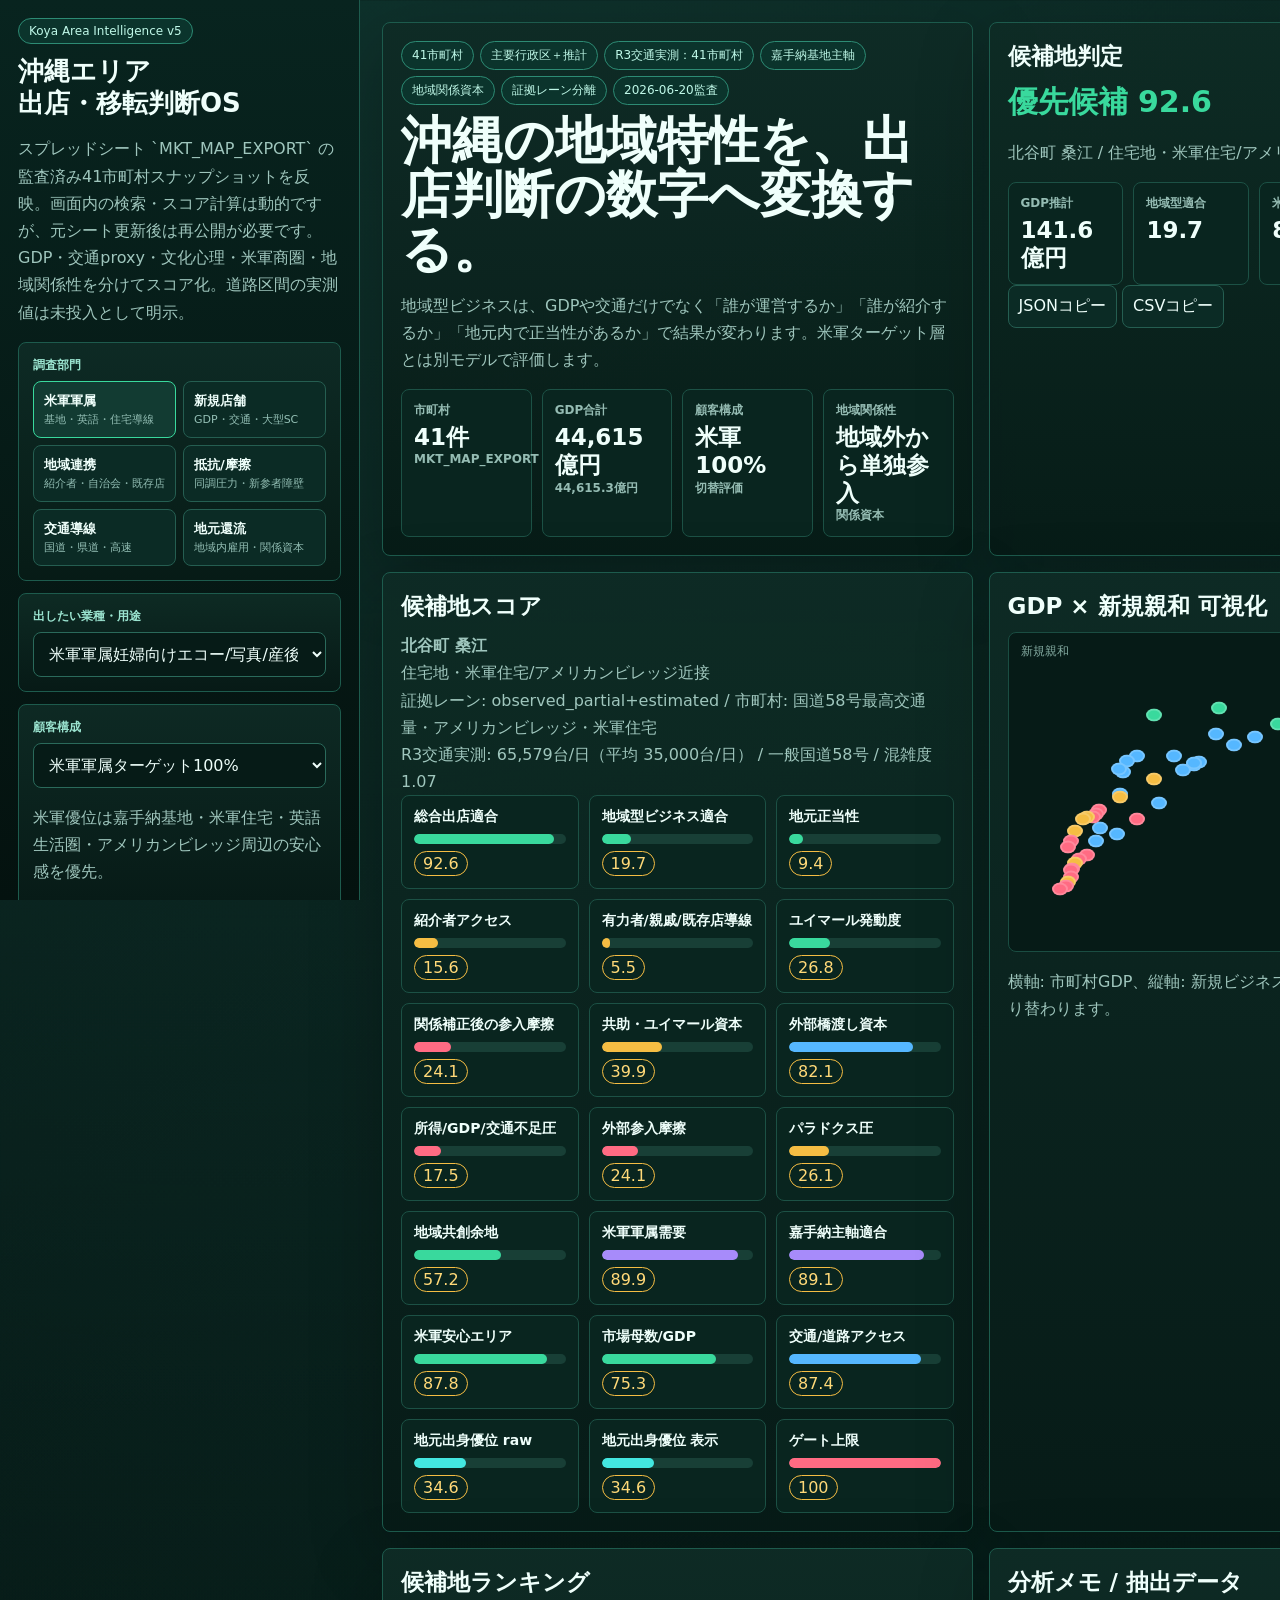
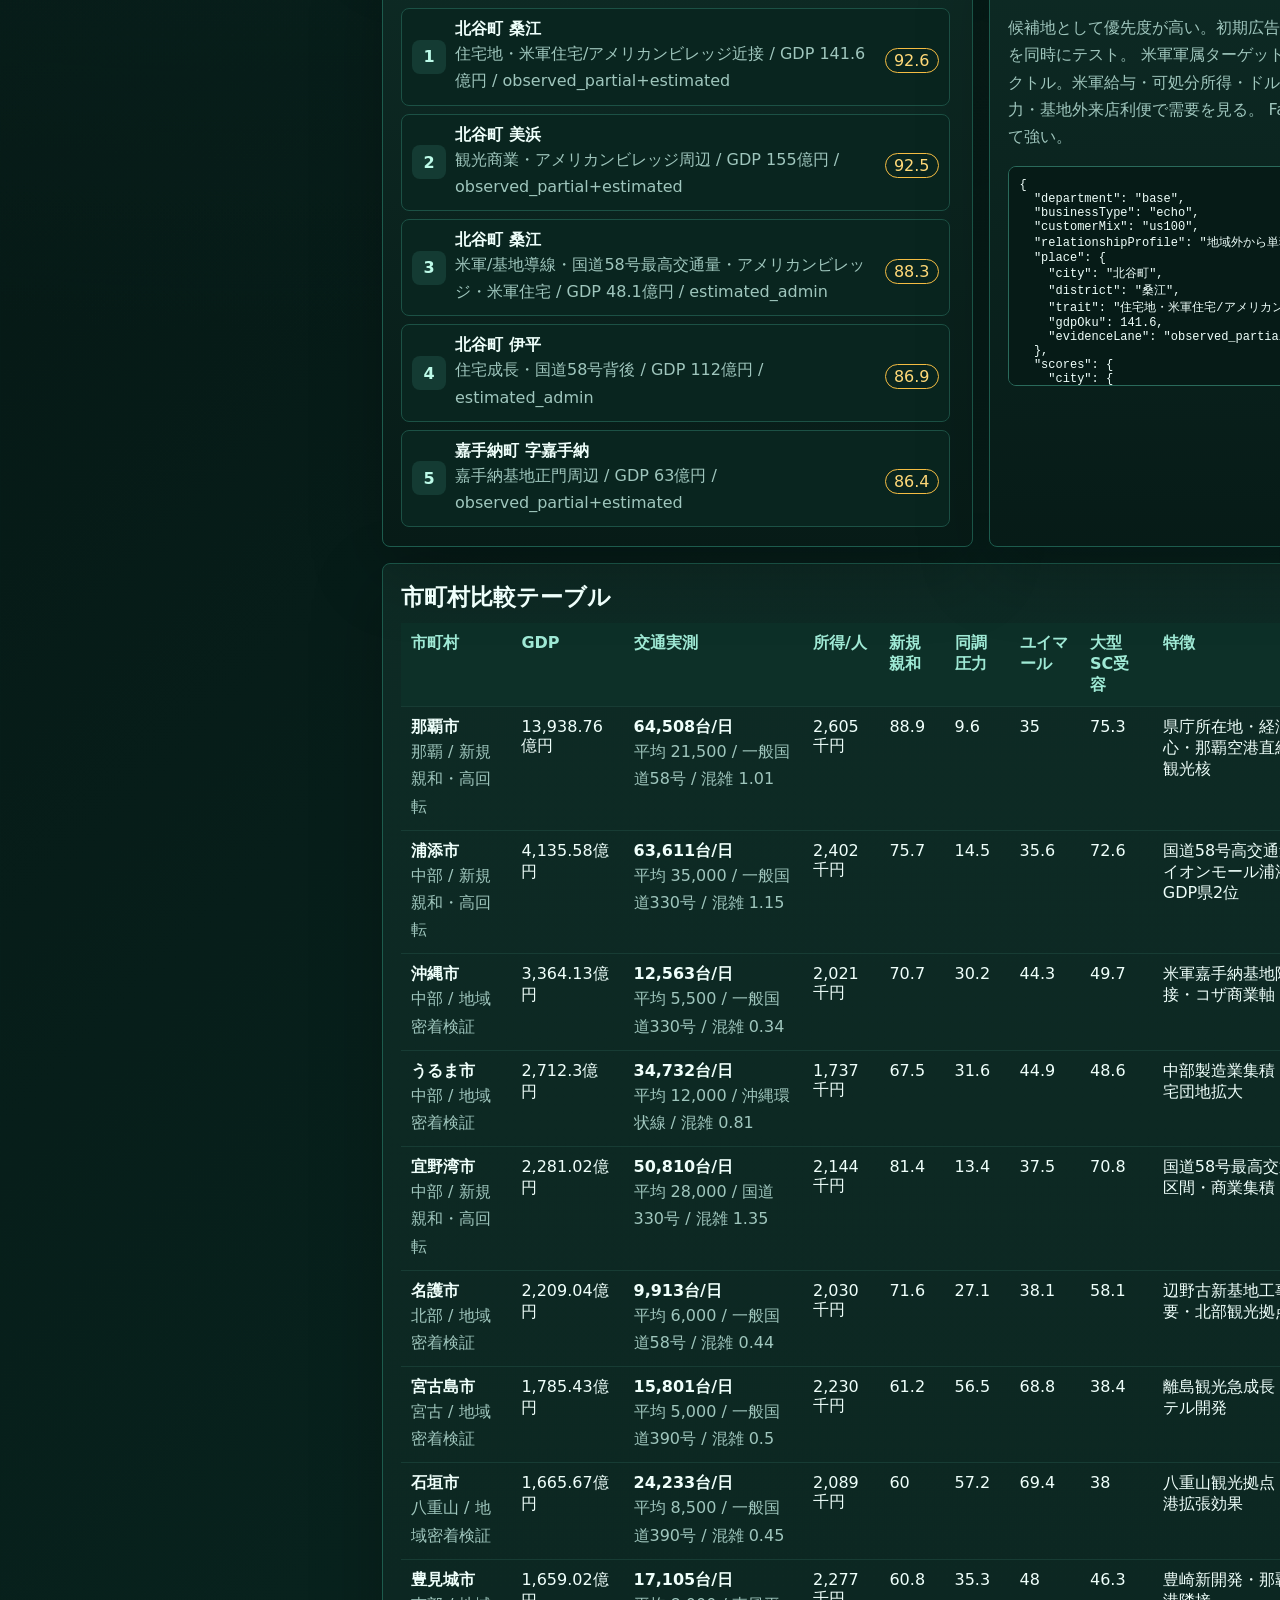
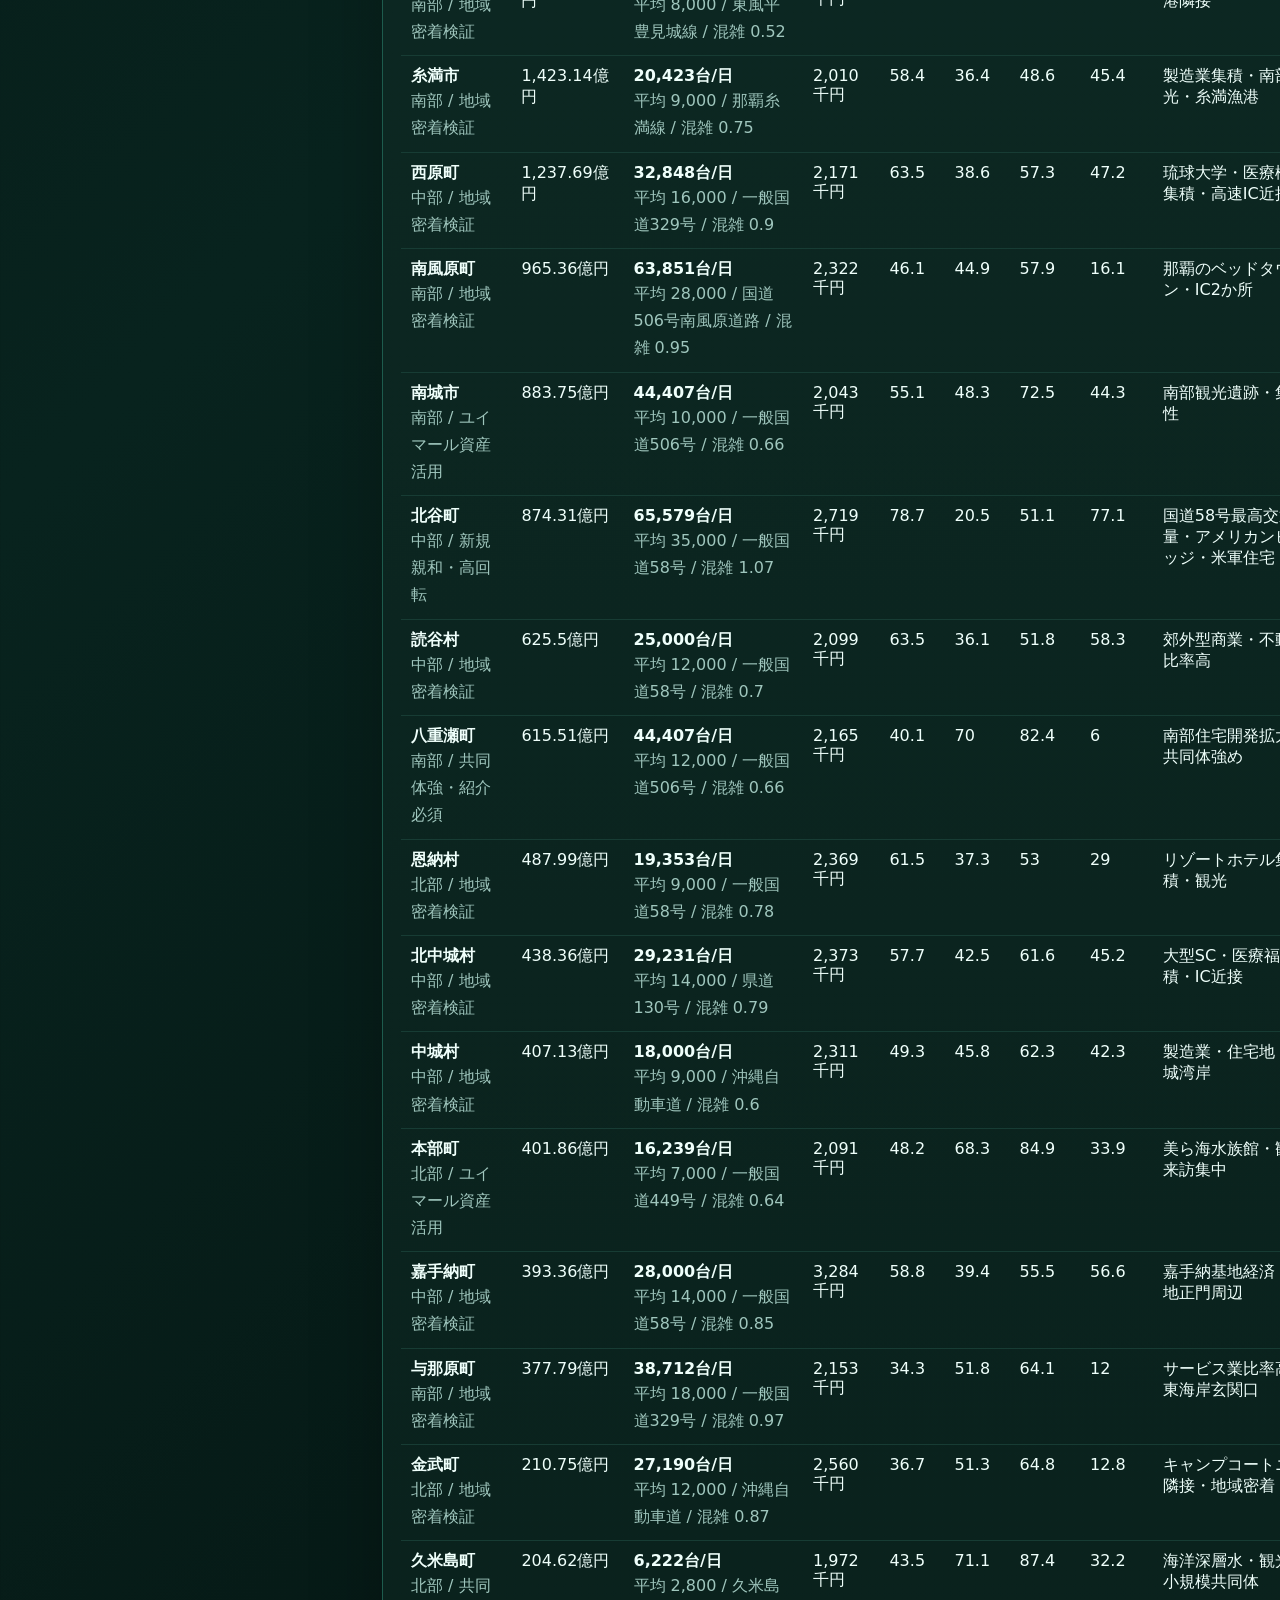
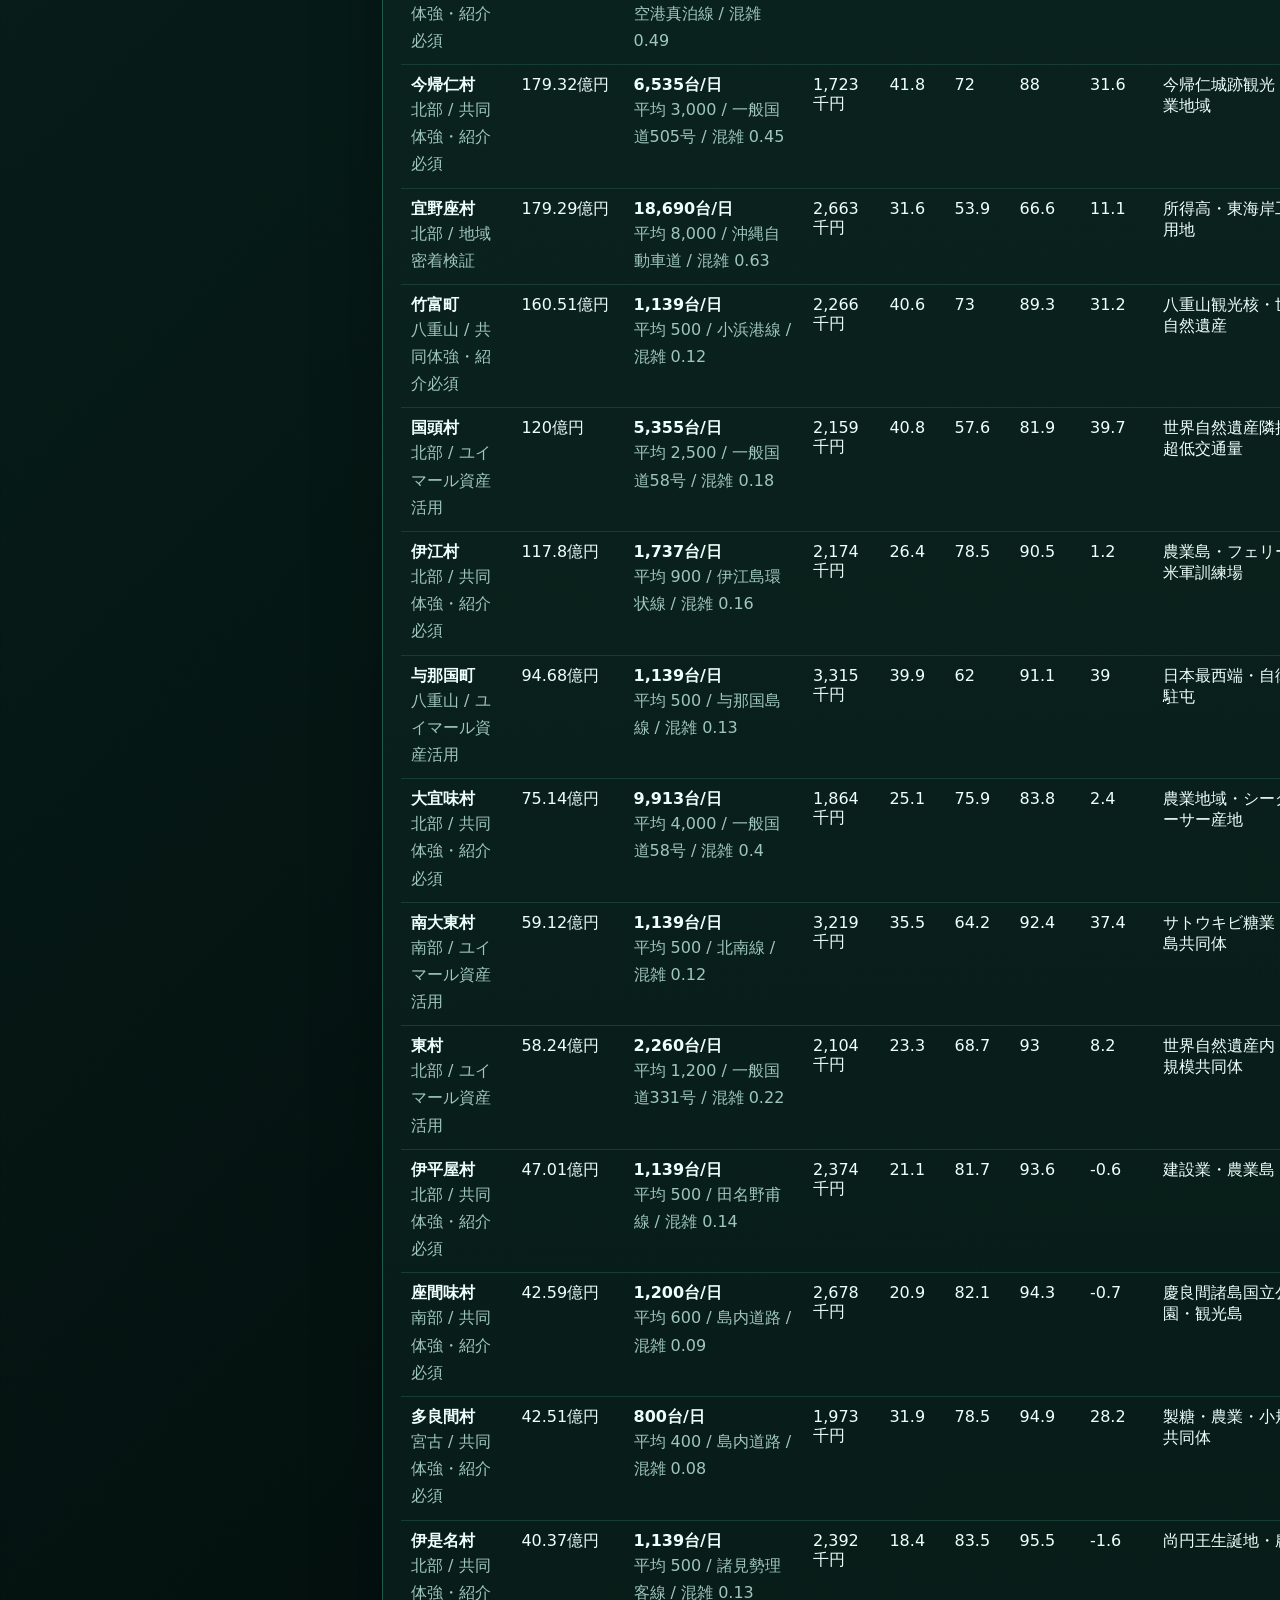
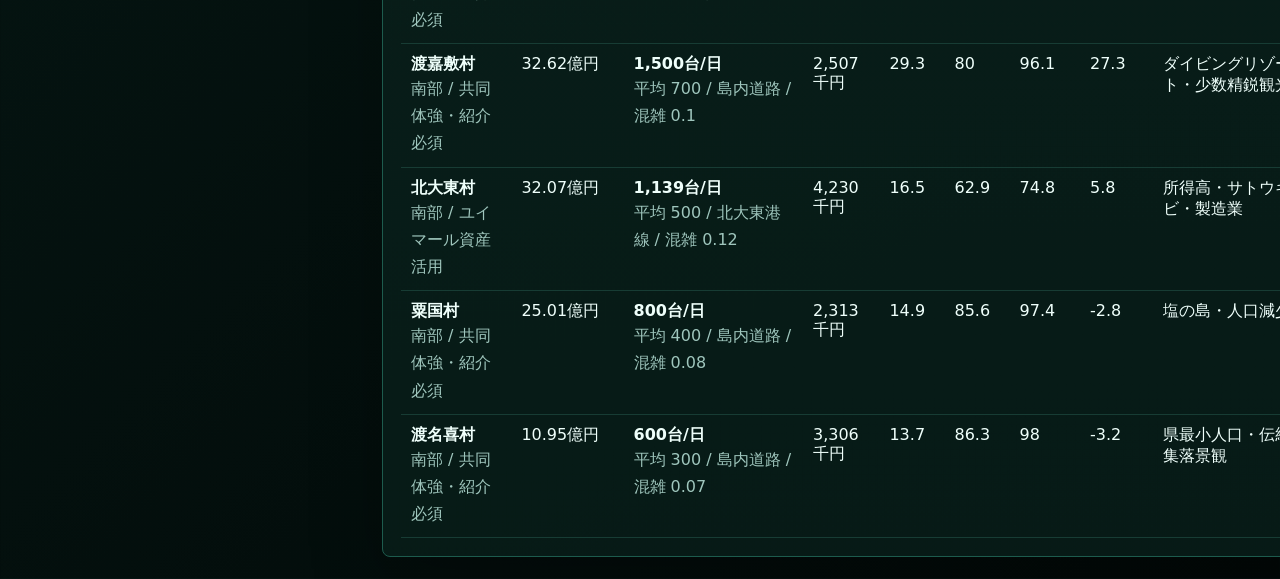
==== index.html @ 9fea948a "Repair Okinawa dashboard region labels" ====
<!doctype html>
<html lang="ja"><head><meta charset="utf-8"><meta name="viewport" content="width=device-width,initial-scale=1"><title>沖縄エリアマーケティング調査分析ダッシュボード</title><style>
:root{--bg:#06120f;--side:#071b17;--panel:#0b231e;--line:#1d5b4d;--txt:#effffb;--muted:#9fc6bd;--g:#39d99d;--b:#55b7ff;--y:#f5bd43;--r:#ff6b83;--v:#a78bfa;--c:#43e7e0}*{box-sizing:border-box}body{margin:0;background:radial-gradient(circle at 20% -10%,#123c35,transparent 34%),linear-gradient(135deg,#04100e,#08231e 45%,#020807);color:var(--txt);font-family:"Yu Gothic UI",Meiryo,system-ui,sans-serif}button,input,select,textarea{font:inherit}.app{display:grid;grid-template-columns:360px 1fr;min-height:100vh}.side{position:sticky;top:0;height:100vh;overflow:auto;padding:18px;background:linear-gradient(180deg,#08241f,#04120f);border-right:1px solid var(--line)}.main{padding:22px}.box,.panel{border:1px solid var(--line);background:linear-gradient(180deg,rgba(14,43,37,.96),rgba(7,27,23,.96));border-radius:8px;padding:14px;margin-top:12px}.panel{padding:18px;margin-top:0;box-shadow:0 24px 70px rgba(0,0,0,.25)}h1{font-size:26px;line-height:1.22;margin:12px 0 8px}.eyebrow,.tag{display:inline-flex;color:#bff8e8;border:1px solid #2d8b74;background:#0b342c;border-radius:999px;padding:5px 10px;font-size:12px}.muted,.small,p{color:var(--muted);line-height:1.7}.label{font-size:12px;color:#9be4d0;font-weight:800;margin:0 0 7px}select,input,textarea{width:100%;border:1px solid #2a6a5b;background:#061b17;color:var(--txt);border-radius:8px;padding:11px;outline:0}.dept-grid{display:grid;grid-template-columns:1fr 1fr;gap:7px}.dept,.chipbtn,.primary{border:1px solid #255e51;background:#0b2b25;color:var(--txt);border-radius:8px;padding:10px;text-align:left;cursor:pointer}.dept:hover,.dept.active,.chipbtn:hover,.primary:hover{border-color:var(--g);background:#123b32}.dept b{display:block;font-size:13px}.dept span{display:block;color:#93beb4;font-size:11px;margin-top:2px}.hero,.layout{display:grid;grid-template-columns:minmax(0,1fr) minmax(360px,.9fr);gap:16px;margin-bottom:16px}.title{font-size:clamp(30px,4vw,52px);line-height:1.06;margin:8px 0 12px}.tags{display:flex;gap:6px;flex-wrap:wrap}.kpis{display:grid;grid-template-columns:repeat(4,minmax(0,1fr));gap:10px;margin-top:14px}.kpi,.scorecard{border:1px solid #1c5145;background:#09251f;border-radius:8px;padding:12px;min-height:86px}.kpi span{display:block;color:#95bcb3;font-size:12px;font-weight:800}.kpi b{display:block;font-size:23px;margin-top:5px;line-height:1.2}.section-title{font-size:23px;margin:0 0 10px}.scoregrid{display:grid;grid-template-columns:repeat(3,minmax(0,1fr));gap:10px}.scorecard h3{font-size:14px;margin:0 0 8px}.bar{height:10px;background:#183f36;border-radius:999px;overflow:hidden}.bar i{display:block;height:100%;border-radius:999px}.num{display:inline-flex;margin-top:7px;border:1px solid var(--y);color:#ffd978;border-radius:999px;padding:2px 8px;font-variant-numeric:tabular-nums}.decision{font-size:30px;font-weight:900;margin:8px 0}.good{color:var(--g)}.mid{color:var(--y)}.bad{color:var(--r)}.ranklist,.suggestions{display:grid;gap:8px;max-height:520px;overflow:auto;padding-right:4px}.rankitem{display:grid;grid-template-columns:auto 1fr auto;gap:9px;align-items:center;border:1px solid #1c5145;background:#09251f;border-radius:8px;padding:10px;cursor:pointer}.rankitem:hover{border-color:var(--g);background:#123b32}.badge{width:34px;height:34px;border-radius:8px;display:grid;place-items:center;background:#143b33;color:#bdfbe9;font-weight:900}.viz{height:320px;position:relative;border:1px solid #1a4d42;border-radius:8px;background:#061b17;overflow:hidden}.dot{position:absolute;width:13px;height:13px;border-radius:50%;transform:translate(-50%,50%);border:2px solid rgba(255,255,255,.2);cursor:pointer}.axis{position:absolute;color:#83aaa0;font-size:12px}.extract{min-height:220px;font-family:Consolas,monospace;font-size:12px}.tablewrap{overflow:auto}table{width:100%;min-width:1100px;border-collapse:collapse}th,td{padding:10px;border-bottom:1px solid #173c34;text-align:left;vertical-align:top}th{color:#9fe9d5;background:#0d3028}@media(max-width:1050px){.app,.hero,.layout{grid-template-columns:1fr}.side{position:relative;height:auto}.kpis,.scoregrid{grid-template-columns:1fr 1fr}}@media(max-width:680px){.main{padding:14px}.kpis,.scoregrid{grid-template-columns:1fr}}
</style></head><body><div class="app"><aside class="side"><span class="eyebrow">Koya Area Intelligence v5</span><h1>沖縄エリア<br>出店・移転判断OS</h1><p>スプレッドシート `MKT_MAP_EXPORT` の監査済み41市町村スナップショットを反映。画面内の検索・スコア計算は動的ですが、元シート更新後は再公開が必要です。GDP・交通proxy・文化心理・米軍商圏・地域関係性を分けてスコア化。道路区間の実測値は未投入として明示。</p><div class="box"><div class="label">調査部門</div><div class="dept-grid" id="deptGrid"></div></div><div class="box"><div class="label">出したい業種・用途</div><select id="businessType"><option value="echo">米軍軍属妊婦向けエコー/写真/産後ケア</option><option value="retail">新店舗・小売/サービス</option><option value="office">事務所移転・営業拠点</option><option value="local">地域型：既存/地元住民ビジネス</option><option value="tourism">観光/体験型店舗</option></select></div><div class="box"><div class="label">顧客構成</div><select id="customerMix"><option value="us100">米軍軍属ターゲット100%</option><option value="us60local40">米軍軍属60%・県民40%</option><option value="local100">県民/地域顧客100%</option></select><p class="small">米軍優位は嘉手納基地・米軍住宅・英語生活圏・アメリカンビレッジ周辺の安心感を優先。</p></div><div class="box"><div class="label">地域関係性</div><select id="relationshipProfile"><option value="outsider">地域外から単独参入</option><option value="friendlyResident">友好的に長期居住・地域参加</option><option value="localResident">地元民/地域出身者が運営</option><option value="localFamily">地元有力者・親戚・子供の関係あり</option><option value="trustedIntroducer">自治会/模合/紹介者の後押しあり</option><option value="existingPartner">既存地元事業者と共同/暖簾分け</option></select></div><div class="box"><div class="label">市町村フィルター</div><select id="regionFilter"><option value="">全地域</option></select></div><div class="box"><div class="label">候補地入力</div><input id="searchBox" placeholder="例：北谷町桑江 / 美浜 / 伊平 / 名護市字辺野古"><p class="small">行政区未登録でも市町村GDP・交通・基地/観光/住宅キーワードから推計。</p></div><div class="box"><div class="label">検索結果</div><div class="suggestions" id="suggestions"></div></div></aside><main class="main"><section class="hero"><div class="panel"><div class="tags"><span class="tag">41市町村</span><span class="tag">主要行政区＋推計</span><span class="tag">R3交通実測：41市町村</span><span class="tag">嘉手納基地主軸</span><span class="tag">地域関係資本</span><span class="tag">証拠レーン分離</span><span class="tag">2026-06-20監査</span></div><h2 class="title">沖縄の地域特性を、出店判断の数字へ変換する。</h2><p class="muted">地域型ビジネスは、GDPや交通だけでなく「誰が運営するか」「誰が紹介するか」「地元内で正当性があるか」で結果が変わります。米軍ターゲット層とは別モデルで評価します。</p><div class="kpis" id="summaryKpis"></div></div><div class="panel"><h2 class="section-title">候補地判定</h2><div id="decisionBox"></div><button class="primary" id="copyJson">JSONコピー</button> <button class="primary" id="copyCsv">CSVコピー</button></div></section><section class="layout"><div class="panel"><h2 class="section-title">候補地スコア</h2><div id="placeMeta" class="muted"></div><div class="scoregrid" id="scoreGrid"></div></div><div class="panel"><h2 class="section-title">GDP × 新規親和 可視化</h2><div class="viz" id="viz"></div><p class="small">横軸: 市町村GDP、縦軸: 新規ビジネス親和。点を押すと候補地が切り替わります。</p></div></section><section class="layout"><div class="panel"><h2 class="section-title">候補地ランキング</h2><div class="ranklist" id="rankList"></div></div><div class="panel"><h2 class="section-title">分析メモ / 抽出データ</h2><p id="analysisMemo" class="muted"></p><textarea id="extractBox" class="extract" spellcheck="false"></textarea></div></section><section class="panel tablewrap"><h2 class="section-title">市町村比較テーブル</h2><table><thead><tr><th>市町村</th><th>GDP</th><th>交通実測</th><th>所得/人</th><th>新規親和</th><th>同調圧力</th><th>ユイマール</th><th>大型SC受容</th><th>特徴</th><th>戦略</th></tr></thead><tbody id="cityRows"></tbody></table></section></main></div><script>
const departments=[['base','米軍軍属','基地・英語・住宅導線'],['newbiz','新規店舗','GDP・交通・大型SC'],['local','地域連携','紹介者・自治会・既存店'],['risk','抵抗/摩擦','同調圧力・新参者障壁'],['road','交通導線','国道・県道・高速'],['return','地元還流','地域内雇用・関係資本']];
const raw=[['那覇','那覇市',314009,13938.76,2605,50000,11400,86.8,88.9,35,9.6,61,22.3,0,22.3,75.3,15.8,'県庁所在地・経済中心・那覇空港直結・観光核','新規親和・高回転'],['中部','浦添市',115897,4135.58,2402,55000,0,82.4,75.7,35.6,14.5,42.9,25.1,0,25.1,72.6,18.7,'国道58号高交通量・イオンモール浦添・GDP県2位','新規親和・高回転'],['中部','沖縄市',142408,3364.13,2021,0,37592,72.7,70.7,44.3,30.2,60.6,37.3,5.5,37.3,49.7,29.9,'米軍嘉手納基地隣接・コザ商業軸','地域密着検証'],['中部','うるま市',126152,2712.3,1737,0,28895,66.1,67.5,44.9,31.6,52.1,38.3,8,38.3,48.6,30.9,'中部製造業集積・住宅団地拡大','地域密着検証'],['中部','宜野湾市',100177,2281.02,2144,45000,0,78.6,81.4,37.5,13.4,60.2,25.5,0,25.5,70.8,18.6,'国道58号最高交通量区間・商業集積','新規親和・高回転'],['北部','名護市',64166,2209.04,2030,21000,15012,69,71.6,38.1,27.1,50,32.6,2,32.6,58.1,26.3,'辺野古新基地工事需要・北部観光拠点','地域密着検証'],['宮古','宮古島市',52903,1785.43,2230,0,0,55.7,61.2,68.8,56.5,61.3,62.7,35.1,62.7,38.4,51.7,'離島観光急成長・ホテル開発','地域密着検証'],['八重山','石垣市',47618,1665.67,2089,0,0,54.5,60,69.4,57.2,61.2,63.3,36.2,63.3,38,52.3,'八重山観光拠点・空港拡張効果','地域密着検証'],['南部','豊見城市',64998,1659.02,2277,0,0,59.4,60.8,48,35.3,51.8,41.7,14,41.7,46.3,33.8,'豊崎新開発・那覇空港隣接','地域密着検証'],['南部','糸満市',61438,1423.14,2010,0,0,55,58.4,48.6,36.4,51.5,42.5,16,42.5,45.4,34.6,'製造業集積・南部観光・糸満漁港','地域密着検証'],['中部','西原町',35280,1237.69,2171,0,48027,72.2,63.5,57.3,38.6,64.7,48,16.4,48,47.2,46.4,'琉球大学・医療機関集積・高速IC近接','地域密着検証'],['南部','南風原町',40675,965.36,2322,0,11400,59.1,46.1,57.9,44.9,37.6,51.4,28.8,63.4,16.1,50.1,'那覇のベッドタウン・IC2か所','地域密着検証'],['南部','南城市',44994,883.75,2043,0,0,53,55.1,72.5,48.3,61.4,60.4,29,60.4,44.3,48.3,'南部観光遺跡・集落性','ユイマール資産活用'],['中部','北谷町',28322,874.31,2719,63851,0,81.1,78.7,51.1,20.5,65.7,35.8,0,35.8,77.1,34.6,'国道58号最高交通量・アメリカンビレッジ・米軍住宅','新規親和・高回転'],['中部','読谷村',41524,625.5,2099,28676,0,63.2,63.5,51.8,36.1,54.2,44,13.9,44,58.3,43.4,'郊外型商業・不動産比率高','地域密着検証'],['南部','八重瀬町',31686,615.51,2165,0,0,52.2,40.1,82.4,70,47.1,76.2,56,88.2,6,71.2,'南部住宅開発拡大・共同体強め','共同体強・紹介必須'],['北部','恩納村',11213,487.99,2369,19353,0,68.6,61.5,53,37.3,54.2,45.2,15.8,45.2,29,44.4,'リゾートホテル集積・観光','地域密着検証'],['中部','北中城村',18143,438.36,2373,0,54529,73.1,57.7,61.6,42.5,65.1,52.1,22.3,52.1,45.2,49.9,'大型SC・医療福祉集積・IC近接','地域密着検証'],['中部','中城村',22563,407.13,2311,0,0,51.7,49.3,62.3,45.8,55.4,54.1,28.5,66.1,42.3,51.9,'製造業・住宅地・中城湾岸','地域密着検証'],['北部','本部町',12368,401.86,2091,0,0,51,48.2,84.9,68.3,65.3,76.6,51.4,88.6,33.9,71,'美ら海水族館・観光来訪集中','ユイマール資産活用'],['中部','嘉手納町',13292,393.36,3284,28676,0,64.8,58.8,55.5,39.4,54.7,47.5,18.8,47.5,56.6,46.3,'嘉手納基地経済・基地正門周辺','地域密着検証'],['南部','与那原町',19644,377.79,2153,0,0,50.4,34.3,64.1,51.8,37.4,58,39.8,70,12,55.7,'サービス業比率高・東海岸玄関口','地域密着検証'],['北部','金武町',10788,210.75,2560,0,24381,59.8,36.7,64.8,51.3,38.3,58.1,38.5,70.1,12.8,55.7,'キャンプコートニー隣接・地域密着','地域密着検証'],['北部','久米島町',6917,204.62,1972,0,0,47.4,43.5,87.4,71.1,65.2,79.3,55.9,91.3,32.2,73.3,'海洋深層水・観光・小規模共同体','共同体強・紹介必須'],['北部','今帰仁村',8943,179.32,1723,0,0,45.1,41.8,88,72,65.1,80,57.4,92,31.6,74,'今帰仁城跡観光・農業地域','共同体強・紹介必須'],['北部','宜野座村',5935,179.29,2663,0,8574,52.8,31.6,66.6,53.9,37.9,60.3,42.8,72.3,11.1,57.6,'所得高・東海岸工業用地','地域密着検証'],['八重山','竹富町',3947,160.51,2266,0,0,46.7,40.6,89.3,73,65.3,81.2,58.8,93.2,31.2,74.9,'八重山観光核・世界自然遺産','共同体強・紹介必須'],['北部','国頭村',4409,120,2159,1183,0,49,40.8,81.9,57.6,62.1,69.8,43.3,81.8,39.7,64.3,'世界自然遺産隣接・超低交通量','ユイマール資産活用'],['北部','伊江村',4018,117.8,2174,0,0,45.5,26.4,90.5,78.5,47.3,84.5,69.3,96.5,1.2,78.3,'農業島・フェリー・米軍訓練場','共同体強・紹介必須'],['八重山','与那国町',1689,94.68,3315,0,0,52.1,39.9,91.1,62,66,76.6,48,88.6,39,69.4,'日本最西端・自衛隊駐屯','ユイマール資産活用'],['北部','大宜味村',3073,75.14,1864,4184,0,43.9,25.1,83.8,75.9,44,79.9,67.1,91.9,2.4,74.9,'農業地域・シークワーサー産地','共同体強・紹介必須'],['南部','南大東村',1243,59.12,3219,0,0,44.7,35.5,92.4,64.2,65.5,78.3,51.8,90.3,37.4,71,'サトウキビ糖業・離島共同体','ユイマール資産活用'],['北部','東村',1616,58.24,2104,0,0,46.6,23.3,93,68.7,47.7,80.9,60.5,92.9,8.2,73.7,'世界自然遺産内・小規模共同体','ユイマール資産活用'],['北部','伊平屋村',1122,47.01,2374,0,0,42.7,21.1,93.6,81.7,47.4,87.7,74.3,99.7,-0.6,81,'建設業・農業島','共同体強・紹介必須'],['南部','座間味村',884,42.59,2678,0,0,44.7,20.9,94.3,82.1,47.7,88.2,74.8,100,-0.7,81.4,'慶良間諸島国立公園・観光島','共同体強・紹介必須'],['宮古','多良間村',1064,42.51,1973,0,0,44.3,31.9,94.9,78.5,65.7,86.7,67.3,98.7,28.2,79.6,'製糖・農業・小規模共同体','共同体強・紹介必須'],['北部','伊是名村',1276,40.37,2392,0,0,42.7,18.4,95.5,83.5,47.6,89.5,77.1,100,-1.6,82.6,'尚円王生誕地・農業','共同体強・紹介必須'],['南部','渡嘉敷村',691,32.62,2507,0,0,41.9,29.3,96.1,80,65.6,88.1,69.7,100,27.3,80.8,'ダイビングリゾート・少数精鋭観光島','共同体強・紹介必須'],['南部','北大東村',569,32.07,4230,0,0,42.1,16.5,74.8,62.9,37.8,68.9,57.1,80.9,5.8,65,'所得高・サトウキビ・製造業','ユイマール資産活用'],['南部','粟国村',656,25.01,2313,0,0,40.2,14.9,97.4,85.6,47.6,91.5,80.4,100,-2.8,84.3,'塩の島・人口減少','共同体強・紹介必須'],['南部','渡名喜村',324,10.95,3306,0,0,39,13.7,98,86.3,47.5,92.2,81.5,100,-3.2,84.9,'県最小人口・伝統的集落景観','共同体強・紹介必須']];
const TRAFFIC_R3={"那覇市":{"max24h":64508,"avg24h":21500,"route":"一般国道58号","place":"那覇市天久","congestion":1.01,"source":"国土交通省 令和3年度全国道路・街路交通情勢調査","surveyYear":"R3(2021)","evidence":"observed_partial"},"宜野湾市":{"max24h":50810,"avg24h":28000,"route":"国道330号","place":"宜野湾市大山","congestion":1.35,"source":"国土交通省 令和3年度全国道路・街路交通情勢調査","surveyYear":"R3(2021)","evidence":"observed_partial"},"石垣市":{"max24h":24233,"avg24h":8500,"route":"一般国道390号","place":"石垣市市街","congestion":0.45,"source":"国土交通省 令和3年度全国道路・街路交通情勢調査","surveyYear":"R3(2021)","evidence":"observed_partial"},"浦添市":{"max24h":63611,"avg24h":35000,"route":"一般国道330号","place":"浦添市沢岻","congestion":1.15,"source":"国土交通省 令和3年度全国道路・街路交通情勢調査","surveyYear":"R3(2021)","evidence":"observed_partial"},"名護市":{"max24h":9913,"avg24h":6000,"route":"一般国道58号","place":"名護市稲嶺","congestion":0.44,"source":"国土交通省 令和3年度全国道路・街路交通情勢調査","surveyYear":"R3(2021)","evidence":"observed_partial"},"糸満市":{"max24h":20423,"avg24h":9000,"route":"那覇糸満線","place":"糸満市武富","congestion":0.75,"source":"国土交通省 令和3年度全国道路・街路交通情勢調査","surveyYear":"R3(2021)","evidence":"observed_partial"},"沖縄市":{"max24h":12563,"avg24h":5500,"route":"一般国道330号","place":"沖縄市知花","congestion":0.34,"source":"国土交通省 令和3年度全国道路・街路交通情勢調査","surveyYear":"R3(2021)","evidence":"observed_partial"},"豊見城市":{"max24h":17105,"avg24h":8000,"route":"東風平豊見城線","place":"豊見城市豊崎","congestion":0.52,"source":"国土交通省 令和3年度全国道路・街路交通情勢調査","surveyYear":"R3(2021)","evidence":"observed_partial"},"うるま市":{"max24h":34732,"avg24h":12000,"route":"沖縄環状線","place":"うるま市江洲","congestion":0.81,"source":"国土交通省 令和3年度全国道路・街路交通情勢調査","surveyYear":"R3(2021)","evidence":"observed_partial"},"宮古島市":{"max24h":15801,"avg24h":5000,"route":"一般国道390号","place":"宮古島市平良","congestion":0.5,"source":"国土交通省 令和3年度全国道路・街路交通情勢調査","surveyYear":"R3(2021)","evidence":"observed_partial"},"南城市":{"max24h":44407,"avg24h":10000,"route":"一般国道506号","place":"南城市","congestion":0.66,"source":"国土交通省 令和3年度全国道路・街路交通情勢調査","surveyYear":"R3(2021)","evidence":"observed_partial"},"国頭村":{"max24h":5355,"avg24h":2500,"route":"一般国道58号","place":"国頭村半地","congestion":0.18,"source":"国土交通省 令和3年度全国道路・街路交通情勢調査","surveyYear":"R3(2021)","evidence":"observed_partial"},"大宜味村":{"max24h":9913,"avg24h":4000,"route":"一般国道58号","place":"名護市稲嶺","congestion":0.4,"source":"国土交通省 令和3年度全国道路・街路交通情勢調査","surveyYear":"R3(2021)","evidence":"observed_partial"},"東村":{"max24h":2260,"avg24h":1200,"route":"一般国道331号","place":"大宜味村田港","congestion":0.22,"source":"国土交通省 令和3年度全国道路・街路交通情勢調査","surveyYear":"R3(2021)","evidence":"observed_partial"},"今帰仁村":{"max24h":6535,"avg24h":3000,"route":"一般国道505号","place":"今帰仁村","congestion":0.45,"source":"国土交通省 令和3年度全国道路・街路交通情勢調査","surveyYear":"R3(2021)","evidence":"observed_partial"},"本部町":{"max24h":16239,"avg24h":7000,"route":"一般国道449号","place":"本部町","congestion":0.64,"source":"国土交通省 令和3年度全国道路・街路交通情勢調査","surveyYear":"R3(2021)","evidence":"observed_partial"},"恩納村":{"max24h":19353,"avg24h":9000,"route":"一般国道58号","place":"恩納村山田","congestion":0.78,"source":"国土交通省 令和3年度全国道路・街路交通情勢調査","surveyYear":"R3(2021)","evidence":"observed_partial"},"宜野座村":{"max24h":18690,"avg24h":8000,"route":"沖縄自動車道","place":"金武宜野座間","congestion":0.63,"source":"国土交通省 令和3年度全国道路・街路交通情勢調査","surveyYear":"R3(2021)","evidence":"observed_partial"},"金武町":{"max24h":27190,"avg24h":12000,"route":"沖縄自動車道","place":"石川屋嘉間","congestion":0.87,"source":"国土交通省 令和3年度全国道路・街路交通情勢調査","surveyYear":"R3(2021)","evidence":"observed_partial"},"伊江村":{"max24h":1737,"avg24h":900,"route":"伊江島環状線","place":"伊江村","congestion":0.16,"source":"国土交通省 令和3年度全国道路・街路交通情勢調査","surveyYear":"R3(2021)","evidence":"observed_partial"},"読谷村":{"max24h":25000,"avg24h":12000,"route":"一般国道58号","place":"読谷村比謝","congestion":0.7,"source":"国土交通省 令和3年度全国道路・街路交通情勢調査","surveyYear":"R3(2021)","evidence":"observed_partial"},"嘉手納町":{"max24h":28000,"avg24h":14000,"route":"一般国道58号","place":"嘉手納町","congestion":0.85,"source":"国土交通省 令和3年度全国道路・街路交通情勢調査","surveyYear":"R3(2021)","evidence":"observed_partial"},"北谷町":{"max24h":65579,"avg24h":35000,"route":"一般国道58号","place":"北谷町北前","congestion":1.07,"source":"国土交通省 令和3年度全国道路・街路交通情勢調査","surveyYear":"R3(2021)","evidence":"observed_partial"},"北中城村":{"max24h":29231,"avg24h":14000,"route":"県道130号","place":"北中城村瑞慶覧","congestion":0.79,"source":"国土交通省 令和3年度全国道路・街路交通情勢調査","surveyYear":"R3(2021)","evidence":"observed_partial"},"中城村":{"max24h":18000,"avg24h":9000,"route":"沖縄自動車道","place":"中城村","congestion":0.6,"source":"国土交通省 令和3年度全国道路・街路交通情勢調査","surveyYear":"R3(2021)","evidence":"observed_partial"},"西原町":{"max24h":32848,"avg24h":16000,"route":"一般国道329号","place":"西原町小那覇","congestion":0.9,"source":"国土交通省 令和3年度全国道路・街路交通情勢調査","surveyYear":"R3(2021)","evidence":"observed_partial"},"与那原町":{"max24h":38712,"avg24h":18000,"route":"一般国道329号","place":"与那原町","congestion":0.97,"source":"国土交通省 令和3年度全国道路・街路交通情勢調査","surveyYear":"R3(2021)","evidence":"observed_partial"},"南風原町":{"max24h":63851,"avg24h":28000,"route":"国道506号南風原道路","place":"南風原町宮平","congestion":0.95,"source":"国土交通省 令和3年度全国道路・街路交通情勢調査","surveyYear":"R3(2021)","evidence":"observed_partial"},"渡嘉敷村":{"max24h":1500,"avg24h":700,"route":"島内道路","place":"渡嘉敷村","congestion":0.1,"source":"国土交通省 令和3年度全国道路・街路交通情勢調査","surveyYear":"R3(2021)","evidence":"observed_partial"},"座間味村":{"max24h":1200,"avg24h":600,"route":"島内道路","place":"座間味村","congestion":0.09,"source":"国土交通省 令和3年度全国道路・街路交通情勢調査","surveyYear":"R3(2021)","evidence":"observed_partial"},"粟国村":{"max24h":800,"avg24h":400,"route":"島内道路","place":"粟国村","congestion":0.08,"source":"国土交通省 令和3年度全国道路・街路交通情勢調査","surveyYear":"R3(2021)","evidence":"observed_partial"},"渡名喜村":{"max24h":600,"avg24h":300,"route":"島内道路","place":"渡名喜村","congestion":0.07,"source":"国土交通省 令和3年度全国道路・街路交通情勢調査","surveyYear":"R3(2021)","evidence":"observed_partial"},"南大東村":{"max24h":1139,"avg24h":500,"route":"北南線","place":"南大東村","congestion":0.12,"source":"国土交通省 令和3年度全国道路・街路交通情勢調査","surveyYear":"R3(2021)","evidence":"observed_partial"},"北大東村":{"max24h":1139,"avg24h":500,"route":"北大東港線","place":"北大東村","congestion":0.12,"source":"国土交通省 令和3年度全国道路・街路交通情勢調査","surveyYear":"R3(2021)","evidence":"observed_partial"},"伊平屋村":{"max24h":1139,"avg24h":500,"route":"田名野甫線","place":"伊平屋村","congestion":0.14,"source":"国土交通省 令和3年度全国道路・街路交通情勢調査","surveyYear":"R3(2021)","evidence":"observed_partial"},"伊是名村":{"max24h":1139,"avg24h":500,"route":"諸見勢理客線","place":"伊是名村","congestion":0.13,"source":"国土交通省 令和3年度全国道路・街路交通情勢調査","surveyYear":"R3(2021)","evidence":"observed_partial"},"久米島町":{"max24h":6222,"avg24h":2800,"route":"久米島空港真泊線","place":"久米島町","congestion":0.49,"source":"国土交通省 令和3年度全国道路・街路交通情勢調査","surveyYear":"R3(2021)","evidence":"observed_partial"},"八重瀬町":{"max24h":44407,"avg24h":12000,"route":"一般国道506号","place":"八重瀬町","congestion":0.66,"source":"国土交通省 令和3年度全国道路・街路交通情勢調査","surveyYear":"R3(2021)","evidence":"observed_partial"},"多良間村":{"max24h":800,"avg24h":400,"route":"島内道路","place":"多良間村","congestion":0.08,"source":"国土交通省 令和3年度全国道路・街路交通情勢調査","surveyYear":"R3(2021)","evidence":"observed_partial"},"竹富町":{"max24h":1139,"avg24h":500,"route":"小浜港線","place":"竹富町","congestion":0.12,"source":"国土交通省 令和3年度全国道路・街路交通情勢調査","surveyYear":"R3(2021)","evidence":"observed_partial"},"与那国町":{"max24h":1139,"avg24h":500,"route":"与那国島線","place":"与那国町","congestion":0.13,"source":"国土交通省 令和3年度全国道路・街路交通情勢調査","surveyYear":"R3(2021)","evidence":"observed_partial"}};
const CITIES=raw.map((r,i)=>{const traffic=TRAFFIC_R3[r[1]]||{};return{id:i+1,region:r[0],name:r[1],population:r[2],gdp:r[3],income:r[4],roadTraffic:traffic.max24h??r[5],roadTrafficAvg:traffic.avg24h??null,roadRoute:traffic.route??"",roadPlace:traffic.place??"",roadCongestion:traffic.congestion??null,roadSource:traffic.source??"",roadSurveyYear:traffic.surveyYear??"",roadEvidence:traffic.evidence??"missing",expressTraffic:r[6],store:r[7],newBiz:r[8],yuimaru:r[9],pressure:r[10],communityConvert:r[11],paradox:r[12],newcomerRisk:r[13],referral:r[14],largeSc:r[15],localAdvRaw:r[16],localAdv:Math.max(0,r[16]),feature:r[17],segment:r[18],evidence:'observed_partial+traffic_R3_2021+estimated_culture_model'}});
const DISTRICTS=[['北谷町','美浜','観光商業・アメリカンビレッジ周辺',155,96,78,88,94,18,'observed_partial+estimated','米軍軍属妊婦・観光/英語導線の初期テスト最優先。'],['北谷町','桑江','住宅地・米軍住宅/アメリカンビレッジ近接',141.6,98,72,90,88,22,'observed_partial+estimated','Family Tree Oki移転候補として強い。'],['北谷町','伊平','住宅成長・国道58号背後',112,92,72,84,82,24,'estimated_admin','生活圏と商業圏の間。紹介と口コミ導線が作りやすい。'],['沖縄市','山内','現店舗周辺・コザ/嘉手納接続',96,78,62,76,58,34,'observed_partial','現店舗蓄積を活かせるが北谷より米軍安心感は低め。'],['嘉手納町','字嘉手納','嘉手納基地正門周辺',63,74,62,92,62,39,'observed_partial+estimated','基地近接は強いが商業回遊と駐車場検証が必要。'],['名護市','字辺野古','辺野古新基地工事需要・北部観光拠点',77,66,56,62,48,46,'estimated_admin','北部は単独新規より地域関係性と紹介者が重要。'],['金武町','金武','キャンプコートニー周辺・地域密着',45,58,50,70,34,58,'estimated_admin','基地隣接だが地域型は地元正当性が強く必要。'],['東村','平良','小規模共同体・観光/農業',12,39,26,18,8,73,'estimated_admin','地域外単独参入は慎重。紹介者・共同運営が前提。'],['本部町','渡久地','観光導線・美ら海周辺',36,54,42,38,40,64,'estimated_admin','観光需要はあるが地元還流設計が必要。'],['南城市','知念','南部観光・集落性',49,55,45,28,44,56,'estimated_admin','地域住民ビジネスは地域関係性で上振れ。']];
let state={dept:'base',query:'北谷町桑江',region:'',selected:null};const yen=new Intl.NumberFormat('ja-JP'),clamp=(v,min=0,max=100)=>Math.max(min,Math.min(max,Number(v)||0)),r1=v=>Math.round((Number(v)||0)*10)/10;function esc(s){return String(s??'').replace(/[&<>"']/g,m=>({'&':'&amp;','<':'&lt;','>':'&gt;','"':'&quot;',"'":'&#39;'}[m]))}function norm(s){return String(s||'').toLowerCase().replace(/[\s　・ー\-()（）]/g,'').replace(/^字/,'')}function cityByName(n){return CITIES.find(c=>c.name===n)||CITIES[0]}function findCity(q){const n=norm(q);return CITIES.find(c=>n.includes(norm(c.name))||n.includes(norm(c.name.replace(/[市町村]$/,''))))||CITIES[13]}function logScore(v,max){return clamp(Math.log1p(Math.max(0,v))/Math.log1p(max)*100)}function inferDistrict(q){let c=findCity(q),name=q.replace(c.name,'').replace(c.name.replace(/[市町村]$/,''),'').trim()||'入力行政区',text=c.name+name,base=/北谷|美浜|桑江|伊平|嘉手納|金武|辺野古|山内|基地|キャンプ|普天間/.test(text),tour=/美浜|観光|ビーチ|リゾート|空港|港/.test(text),res=/桑江|伊平|住宅|津嘉山|豊崎|山内/.test(text),road=clamp(38+(c.roadTraffic>50000?35:c.roadTraffic>20000?24:0)+(c.expressTraffic>0?14:0)+(base?8:0)),score=clamp(c.store*.34+c.newBiz*.22+road*.18+(base?14:0)+(tour?7:0)+(res?5:0)-c.pressure*.08);return[c.name,name,(base?'米軍/基地導線・':tour?'観光/商業導線・':res?'住宅生活圏・':'推計行政区・')+c.feature,Math.max(1,r1(c.gdp*(base?.055:tour?.065:res?.045:.035))),r1(score),r1(road),base?88:tour?68:45,r1(c.largeSc+(tour?12:res?5:0)),r1(c.pressure+(res?4:0)),'estimated_admin','未登録行政区のため、市町村GDP・交通・地区名キーワードから推計。現地ヒアリングで検証。']}function placeFromQuery(q){const n=norm(q);return DISTRICTS.find(d=>n.includes(norm(d[0]+d[1]))||n.includes(norm(d[1])))||inferDistrict(q||state.query)}function marketScale(c,p){return clamp(logScore(c.population,314009)*.34+logScore(c.gdp,13938.76)*.30+clamp((c.income-1700)/(3300-1700)*100)*.12+logScore(Number(p[3]||0),550)*.24)}function accessScale(c,p){const rt=clamp((Math.sqrt(c.roadTraffic||0)/Math.sqrt(63851))*100),ex=clamp((Math.sqrt(c.expressTraffic||0)/Math.sqrt(54529))*100),obs=c.roadTraffic||c.expressTraffic;return clamp((obs?Math.max(rt,ex)*.55:22)+Number(p[5]||0)*.45)}function evidenceConfidence(p,c){let s=String(p[9]).includes('observed')?88:String(p[9]).includes('estimated')?68:52;if(!c.roadTraffic&&!c.expressTraffic)s-=10;if(String(p[9]).includes('estimated_admin'))s-=8;return clamp(s)}function communityModel(c,p,market,access,risk,community){const scarcity=clamp(clamp((2600-c.income)/(2600-1700)*100)*.22+(100-logScore(c.gdp,13938.76))*.23+(100-logScore(Number(p[3]||0),550))*.20+(100-access)*.17+(100-market)*.18),bridging=clamp(access*.30+c.largeSc*.22+c.newBiz*.22+market*.18+(c.income>2400?8:0)),bonding=clamp(c.yuimaru*.35+c.referral*.20+community*.20+scarcity*.18+risk*.07),outsider=clamp(risk*.34+bonding*.22+scarcity*.24+(100-bridging)*.20),paradox=clamp(bonding*.34+scarcity*.24+(100-bridging)*.22+risk*.20),co=clamp(bonding*.34+community*.26+bridging*.18+(100-outsider)*.12+c.communityConvert*.10);return{scarcity:r1(scarcity),bridging:r1(bridging),bonding:r1(bonding),outsiderFriction:r1(outsider),paradox:r1(paradox),coCreation:r1(co)}}function relationshipModel(c,cm,bt){const profiles={outsider:['地域外から単独参入',18,10,8,0,0,0,0],friendlyResident:['友好的に長期居住・地域参加',58,38,78,18,20,18,14],localResident:['地元民/地域出身者が運営',78,55,82,46,34,28,22],localFamily:['地元有力者・親戚・子供の関係あり',88,76,72,92,44,38,30],trustedIntroducer:['自治会/模合/紹介者の後押しあり',82,90,62,58,52,42,34],existingPartner:['既存地元事業者と共同/暖簾分け',86,82,64,54,94,46,38]},p=profiles[relationshipProfile.value]||profiles.outsider,[label,leg,intro,res,fam,partner,relief,lift]=p,yu=clamp(c.yuimaru*.30+c.referral*.18+leg*.18+intro*.18+partner*.10),local=clamp(leg*.34+res*.18+fam*.18+intro*.18+partner*.12),ref=clamp(c.referral*.34+intro*.34+fam*.16+partner*.16),gate=clamp(fam*.32+intro*.30+partner*.24+leg*.14),fit=clamp(yu*.28+local*.26+ref*.20+gate*.16+cm.coCreation*.10),after=clamp(cm.outsiderFriction-relief-(bt==='local'?lift*.10:0)),buffer=clamp(relief*.48+lift*.28+partner*.12+intro*.12);return{profile:relationshipProfile.value,label,yuimaruActivation:r1(yu),localLegitimacy:r1(local),referralAccess:r1(ref),trustedGatekeeper:r1(gate),localBusinessFit:r1(fit),outsiderFrictionAfterRelationship:r1(after),relationshipRiskBuffer:r1(buffer)}}function baseCatchment(c,p,baseFit,access){const text=c.name+' '+p[1]+' '+p[2]+' '+c.feature,k=/嘉手納|北谷|桑江|美浜|伊平|北前|浜川|沖縄市|コザ|山内|読谷/.test(text)?92:/宜野湾|浦添|北中城/.test(text)?72:/金武|名護|辺野古|うるま/.test(text)?58:42,av=/美浜|北谷|桑江|伊平|アメリカン/.test(text)?96:/嘉手納|宜野湾|沖縄市|浦添/.test(text)?68:35,eng=clamp(baseFit*.42+av*.24+k*.20),comfort=clamp(k*.30+av*.22+access*.16+eng*.14+14);return{kadenaMainPriority:r1(clamp(k*.46+av*.18+access*.12+baseFit*.10+10)),otherBaseSupport:r1(clamp(k*.24+access*.18+baseFit*.18+40)),usComfortArea:r1(comfort),englishFamiliarity:r1(eng)}}function dollarModel(c,p,baseFit,access,sc,newBiz,conf){const dollar=clamp(76+baseFit*.12+(c.income<2300?8:4)),yenPower=90,off=clamp(access*.42+baseFit*.38+sc*.12+conf*.08),family=clamp(baseFit*.42+access*.18+sc*.14+newBiz*.10+conf*.06+10),demand=clamp(baseFit*.25+family*.25+dollar*.20+yenPower*.15+off*.15);return{usDollarIncomePower:r1(dollar),yenWeaknessPower:r1(yenPower),offBaseConvenience:r1(off),familyServiceFit:r1(family),usMilitaryDemand:r1(demand)}}function weights(){return{echo:{market:.16,access:.13,base:.30,newBiz:.11,sc:.12,community:.10,risk:.08},office:{market:.28,access:.24,base:.06,newBiz:.20,sc:.10,community:.04,risk:.08},retail:{market:.30,access:.22,base:.04,newBiz:.20,sc:.16,community:.02,risk:.06},local:{market:.14,access:.12,base:.03,newBiz:.08,sc:.04,community:.42,risk:.17},tourism:{market:.18,access:.20,base:.08,newBiz:.18,sc:.18,community:.08,risk:.10}}[businessType.value]}function evaluate(p){const c=cityByName(p[0]),bt=businessType.value,w=weights(),baseFit=Number(p[6]||0),sc=clamp(Number(p[7]||c.largeSc)),risk=clamp(Number(p[8]||c.pressure)),community=clamp((c.yuimaru+c.referral+c.communityConvert)/3),newBiz=clamp((c.newBiz+Number(p[4]||0))/2),market=marketScale(c,p),access=accessScale(c,p),conf=evidenceConfidence(p,c),cm=communityModel(c,p,market,access,risk,community),rel=relationshipModel(c,cm,bt),bm=baseCatchment(c,p,baseFit,access),dm=dollarModel(c,p,baseFit,access,sc,newBiz,conf),usDemand=clamp(dm.usMilitaryDemand*.50+bm.usComfortArea*.25+bm.kadenaMainPriority*.25),localFit=clamp(market*.20+access*.10+newBiz*.12+cm.bridging*.14+(100-rel.outsiderFrictionAfterRelationship)*.16+community*.14+rel.localLegitimacy*.14);let rawScore=market*w.market+access*w.access+baseFit*w.base+newBiz*w.newBiz+sc*w.sc+community*w.community+(100-rel.outsiderFrictionAfterRelationship)*w.risk;if(bt==='local')rawScore=rawScore*.58+rel.localBusinessFit*.28+rel.yuimaruActivation*.14-rel.outsiderFrictionAfterRelationship*.05;if(bt==='echo'){rawScore=customerMix.value==='us100'?usDemand:customerMix.value==='us60local40'?usDemand*.60+localFit*.40-cm.outsiderFriction*.06:localFit;if(/北谷町|沖縄市|嘉手納町|宜野湾市|金武町|名護市/.test(c.name))rawScore+=5}rawScore=rawScore*(0.86+conf*.0014);let cap=100,notes=[];if((bt==='retail'||bt==='office')&&(c.population<10000||c.gdp<250)){cap=Math.min(cap,62);notes.push('GDP/人口が小さいため一般新規店舗・事務所の上限を抑制')}if(bt==='local'&&community>=75&&rel.localLegitimacy<55){cap=Math.min(cap,68);notes.push('ユイマールは強いが地元正当性・紹介者が弱い場合は上限抑制')}if(bt==='local'&&rel.localBusinessFit>=72){cap=Math.max(cap,78);notes.push('地域関係性が強く、紹介・既存店提携・地元運営なら成立余地が高い')}if(bt==='local'&&rel.trustedGatekeeper>=78){cap=Math.max(cap,82);notes.push('地元有力者/親戚/自治会/既存店のゲートキーパー導線が強い')}const total=clamp(Math.min(rawScore,cap));return{city:c,total:r1(total),rawTotal:r1(rawScore),cap,gateNotes:notes,customerMix:customerMix.value,relationshipLabel:rel.label,market:r1(market),access:r1(access),confidence:r1(conf),baseFit:r1(baseFit),usMilitaryDemand:r1(usDemand),localResidentFit:r1(localFit),...bm,...dm,hostCommunityFriction:rel.outsiderFrictionAfterRelationship,newBiz:r1(newBiz),sc:r1(sc),community:r1(community),risk:r1(risk),...cm,...rel,evidence:p[9],memo:p[10],localAdvRaw:c.localAdvRaw,localAdvVisual:c.localAdv}}function decisionClass(v){return v>=78?'good':v>=62?'mid':'bad'}function decisionLabel(v){return v>=78?'優先候補':v>=62?'小規模実証':v>=48?'慎重検証':'非優先'}function scoreCard(label,val,color){return'<div class="scorecard"><h3>'+label+'</h3><div class="bar"><i style="width:'+clamp(val)+'%;background:'+color+'"></i></div><span class="num">'+r1(val)+'</span></div>'}function buildMemo(p,ev){let a=[];const bt=businessType.value;if(ev.total>=78)a.push('候補地として優先度が高い。初期広告、MEO、英語予約、紹介導線を同時にテスト。');else if(ev.total>=62)a.push('小規模実証に向く。固定費を抑え予約率と紹介率を先に確認。');else a.push('単独出店は慎重。地域連携、既存店提携、短期ポップアップで検証。');if(bt==='echo')a.push('米軍軍属ターゲットは沖縄県民所得/GDPとは別ベクトル。米軍給与・可処分所得・ドル建て心理・円安による購買力・基地外来店利便で需要を見る。');if(bt==='local')a.push('地域関係性は「'+ev.relationshipLabel+'」で評価。地域型ビジネスでは、誰が運営するか、誰が紹介するか、地域内で顔が見えるかが参入摩擦を左右する。');if(bt!=='echo'&&ev.scarcity>62)a.push('所得・GDP・交通量の不足圧が強く、共助や相互扶助が生活防衛として機能しやすい。');if(bt!=='echo'&&ev.coCreation>66)a.push('地域ぐるみ化・既存事業者連携・自治会/紹介者経由なら、閉じた結束を発展資産へ転換できる余地がある。');if(ev.gateNotes.length)a.push('ゲート補正: '+ev.gateNotes.join(' / '));return a.join(' ')+ ' '+ev.memo}function render(){const p=state.selected||placeFromQuery(state.query),ev=evaluate(p),c=ev.city;summaryKpis.innerHTML=[['市町村',CITIES.length+'件','MKT_MAP_EXPORT'],['GDP合計',yen.format(Math.round(CITIES.reduce((a,c)=>a+c.gdp,0)))+'億円','44,615.3億円'],['顧客構成',ev.customerMix==='us100'?'米軍100%':ev.customerMix==='us60local40'?'米軍60/県民40':'県民100%','切替評価'],['地域関係性',ev.relationshipLabel,'関係資本']].map(k=>'<div class="kpi"><span>'+k[0]+'</span><b>'+k[1]+'</b><span>'+k[2]+'</span></div>').join('');decisionBox.innerHTML='<div class="decision '+decisionClass(ev.total)+'">'+decisionLabel(ev.total)+' '+ev.total+'</div><p class="muted">'+p[0]+' '+p[1]+' / '+p[2]+'</p><div class="kpis">'+[['GDP推計',p[3]+'億円'],['地域型適合',ev.localBusinessFit],['米軍軍属需要',ev.usMilitaryDemand],['証拠信頼度',ev.confidence]].map(x=>'<div class="kpi"><span>'+x[0]+'</span><b>'+x[1]+'</b></div>').join('')+'</div>';placeMeta.innerHTML='<b>'+p[0]+' '+p[1]+'</b><br>'+p[2]+'<br>証拠レーン: '+p[9]+' / 市町村: '+c.feature+'<br>R3交通実測: '+yen.format(c.roadTraffic)+'台/日（平均 '+yen.format(c.roadTrafficAvg)+'台/日） / '+c.roadRoute+' / 混雑度 '+c.roadCongestion;scoreGrid.innerHTML=scoreCard('総合出店適合',ev.total,'var(--g)')+scoreCard('地域型ビジネス適合',ev.localBusinessFit,'var(--g)')+scoreCard('地元正当性',ev.localLegitimacy,'var(--g)')+scoreCard('紹介者アクセス',ev.referralAccess,'var(--y)')+scoreCard('有力者/親戚/既存店導線',ev.trustedGatekeeper,'var(--y)')+scoreCard('ユイマール発動度',ev.yuimaruActivation,'var(--g)')+scoreCard('関係補正後の参入摩擦',ev.outsiderFrictionAfterRelationship,'var(--r)')+scoreCard('共助・ユイマール資本',ev.bonding,'var(--y)')+scoreCard('外部橋渡し資本',ev.bridging,'var(--b)')+scoreCard('所得/GDP/交通不足圧',ev.scarcity,'var(--r)')+scoreCard('外部参入摩擦',ev.outsiderFriction,'var(--r)')+scoreCard('パラドクス圧',ev.paradox,'var(--y)')+scoreCard('地域共創余地',ev.coCreation,'var(--g)')+scoreCard('米軍軍属需要',ev.usMilitaryDemand,'var(--v)')+scoreCard('嘉手納主軸適合',ev.kadenaMainPriority,'var(--v)')+scoreCard('米軍安心エリア',ev.usComfortArea,'var(--g)')+scoreCard('市場母数/GDP',ev.market,'var(--g)')+scoreCard('交通/道路アクセス',ev.access,'var(--b)')+scoreCard('地元出身優位 raw',ev.localAdvRaw,'var(--c)')+scoreCard('地元出身優位 表示',ev.localAdvVisual,'var(--c)')+scoreCard('ゲート上限',ev.cap,'var(--r)');analysisMemo.innerHTML=buildMemo(p,ev);extractBox.value=JSON.stringify({department:state.dept,businessType:businessType.value,customerMix:customerMix.value,relationshipProfile:ev.relationshipLabel,place:{city:p[0],district:p[1],trait:p[2],gdpOku:p[3],evidenceLane:p[9]},scores:ev,warning:'文化心理・関係資本スコアは仮説。MEO/予約率/紹介率/地元紹介者/自治会/既存店連携/現地ヒアリングで検証。'},null,2);renderRank();renderViz();renderTable()}function rankScore(d){return evaluate(d).total}function renderRank(){let rows=DISTRICTS.filter(d=>!state.region||cityByName(d[0]).region===state.region),q=norm(searchBox.value);if(q)rows=rows.filter(d=>norm(d[0]+d[1]+d[2]).includes(q)||norm(d[1]).includes(q));if(rows.length<6)rows=[...DISTRICTS,inferDistrict(searchBox.value)];rows.sort((a,b)=>rankScore(b)-rankScore(a));rankList.innerHTML=rows.slice(0,20).map((d,i)=>'<div class="rankitem" data-key="'+esc(d[0]+'|'+d[1])+'"><div class="badge">'+(i+1)+'</div><div><b>'+esc(d[0]+' '+d[1])+'</b><div class="small">'+esc(d[2])+' / GDP '+d[3]+'億円 / '+esc(d[9])+'</div></div><div class="num">'+rankScore(d)+'</div></div>').join('');rankList.querySelectorAll('.rankitem').forEach(el=>el.onclick=()=>{const[city,name]=el.dataset.key.split('|');state.selected=DISTRICTS.find(d=>d[0]===city&&d[1]===name)||inferDistrict(city+name);searchBox.value=city+name;render()})}function renderViz(){const maxG=Math.max(...CITIES.map(c=>c.gdp));viz.innerHTML='<span class="axis" style="left:12px;top:10px">新規親和</span><span class="axis" style="right:12px;bottom:8px">GDP規模</span>';CITIES.forEach(c=>{const x=8+Math.sqrt(c.gdp/maxG)*86,y=8+c.newBiz*.84,dot=document.createElement('button');dot.className='dot';dot.style.left=x+'%';dot.style.bottom=y+'%';dot.style.background=c.segment.includes('共同体')?'var(--r)':c.segment.includes('ユイ')?'var(--y)':c.segment.includes('新規')?'var(--g)':'var(--b)';dot.title=c.name+' GDP '+c.gdp+'億円 / 新規親和 '+c.newBiz;dot.onclick=()=>{state.selected=inferDistrict(c.name);searchBox.value=c.name;render()};viz.appendChild(dot)})}function renderTable(){cityRows.innerHTML=CITIES.filter(c=>!state.region||c.region===state.region).sort((a,b)=>b.gdp-a.gdp).map(c=>'<tr><td><b>'+c.name+'</b><div class="small">'+c.region+' / '+c.segment+'</div></td><td>'+yen.format(c.gdp)+'億円</td><td><b>'+yen.format(c.roadTraffic)+'台/日</b><div class="small">平均 '+yen.format(c.roadTrafficAvg)+' / '+c.roadRoute+' / 混雑 '+c.roadCongestion+'</div></td><td>'+yen.format(c.income)+'千円</td><td>'+c.newBiz+'</td><td>'+c.pressure+'</td><td>'+c.yuimaru+'</td><td>'+c.largeSc+'</td><td>'+c.feature+'</td><td>'+strategyForCity(c)+'</td></tr>').join('')}function strategyForCity(c){if(c.segment.includes('新規'))return '広告/MEO/予約導線/英語対応で短期テスト。';if(c.segment.includes('共同体'))return '紹介者・自治会・既存店提携から小さく実証。';if(c.segment.includes('ユイ'))return '地域貢献と模合/地元紹介を先に設計。';return '現地ヒアリングと小規模広告反応で検証。'}function renderSuggestions(){let q=norm(searchBox.value),rows=DISTRICTS.filter(d=>(!state.region||cityByName(d[0]).region===state.region)&&(!q||norm(d[0]+d[1]+d[2]).includes(q))).slice(0,10);if(q&&!rows.length)rows=[inferDistrict(searchBox.value)];suggestions.innerHTML=rows.map(d=>'<button class="chipbtn" data-key="'+esc(d[0]+'|'+d[1])+'"><b>'+esc(d[0]+' '+d[1])+'</b><span class="small">'+esc(d[2])+'</span></button>').join('');suggestions.querySelectorAll('button').forEach(b=>b.onclick=()=>{const[city,name]=b.dataset.key.split('|');state.selected=DISTRICTS.find(d=>d[0]===city&&d[1]===name)||inferDistrict(city+name);searchBox.value=city+name;render()})}function init(){departments.forEach(d=>deptGrid.insertAdjacentHTML('beforeend','<button class="dept" data-id="'+d[0]+'"><b>'+d[1]+'</b><span>'+d[2]+'</span></button>'));deptGrid.onclick=e=>{const b=e.target.closest('button');if(!b)return;state.dept=b.dataset.id;deptGrid.querySelectorAll('button').forEach(x=>x.classList.toggle('active',x.dataset.id===state.dept));render()};deptGrid.querySelector('[data-id=base]').classList.add('active');[...new Set(CITIES.map(c=>c.region))].forEach(r=>regionFilter.insertAdjacentHTML('beforeend','<option>'+r+'</option>'));regionFilter.oninput=()=>{state.region=regionFilter.value;renderSuggestions();render()};searchBox.value=state.query;searchBox.oninput=()=>{state.query=searchBox.value;state.selected=null;renderSuggestions();render()};businessType.oninput=render;customerMix.oninput=render;relationshipProfile.oninput=render;copyJson.onclick=()=>navigator.clipboard.writeText(extractBox.value);copyCsv.onclick=()=>{const p=JSON.parse(extractBox.value);navigator.clipboard.writeText(Object.keys(p.scores).join(',')+'\n'+Object.values(p.scores).map(v=>String(v).replaceAll(',',' ')).join(','))};renderSuggestions();render()}init();
</script></body></html>
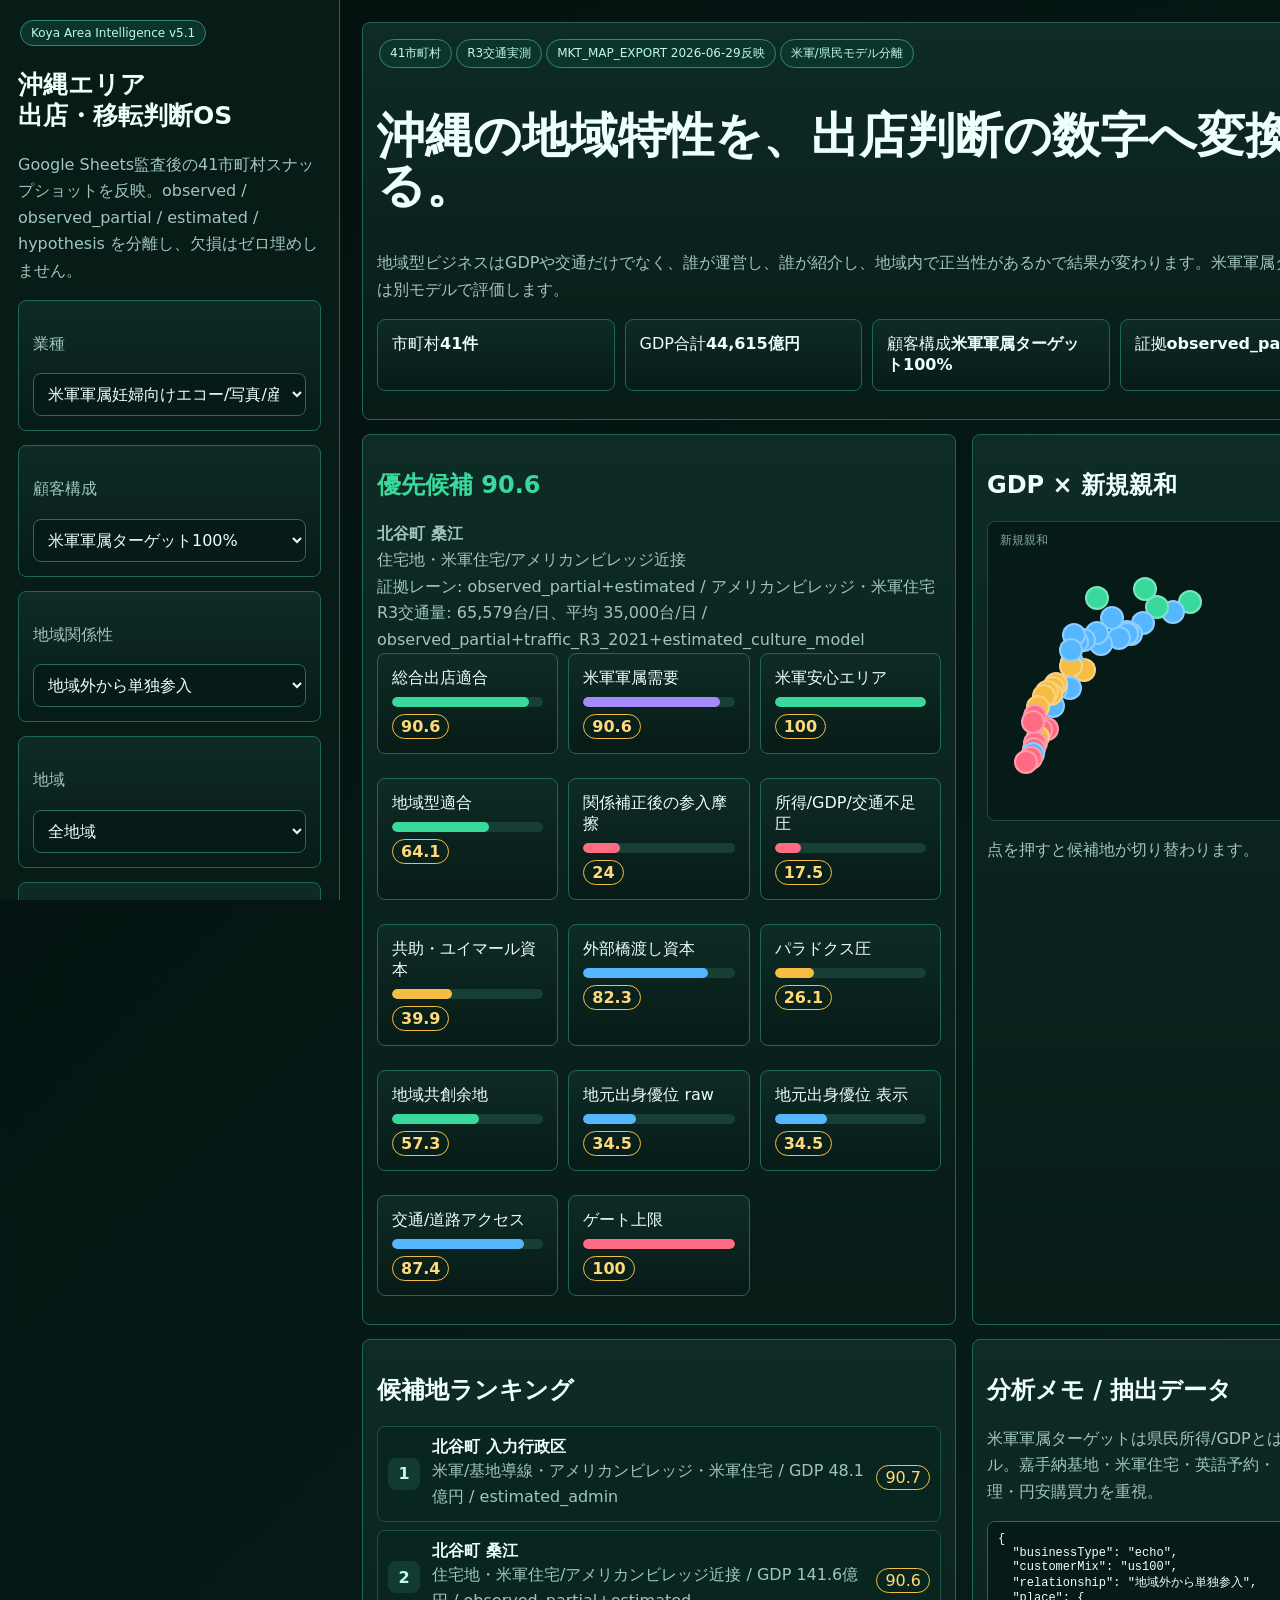
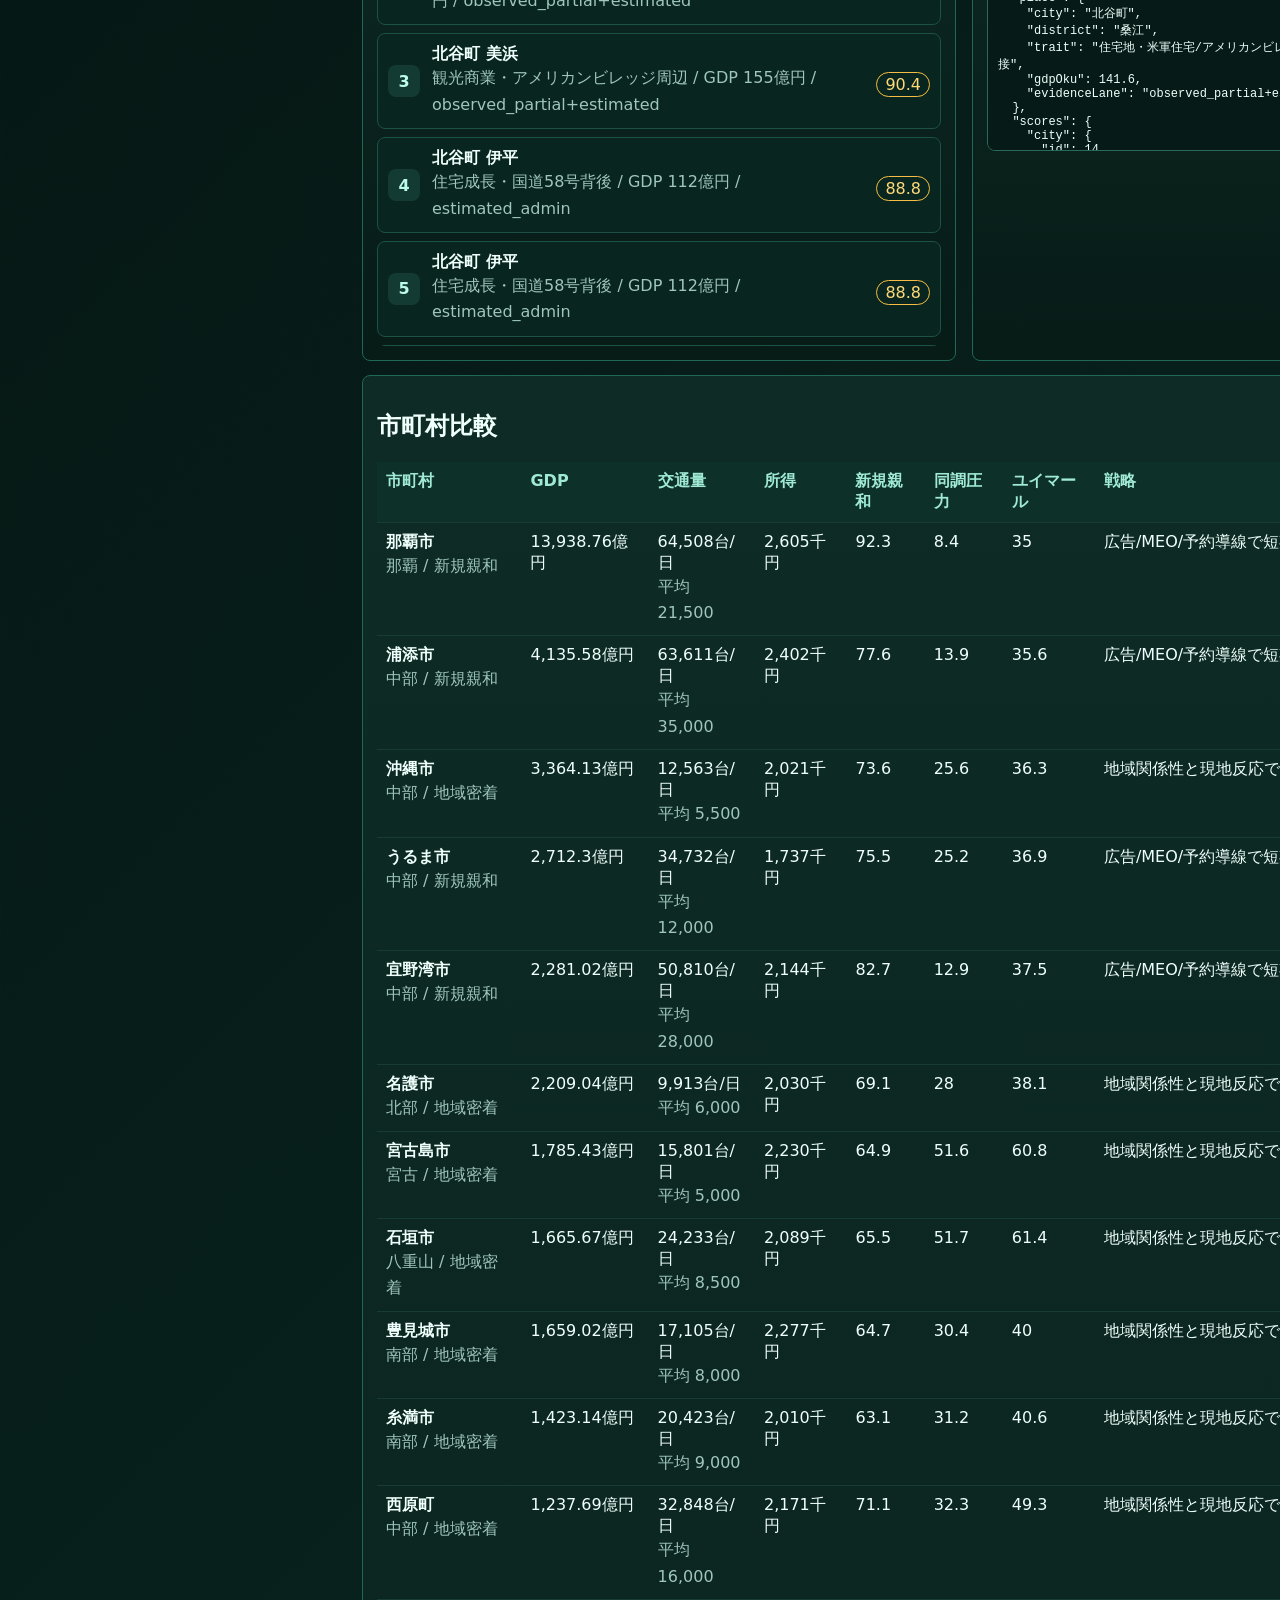
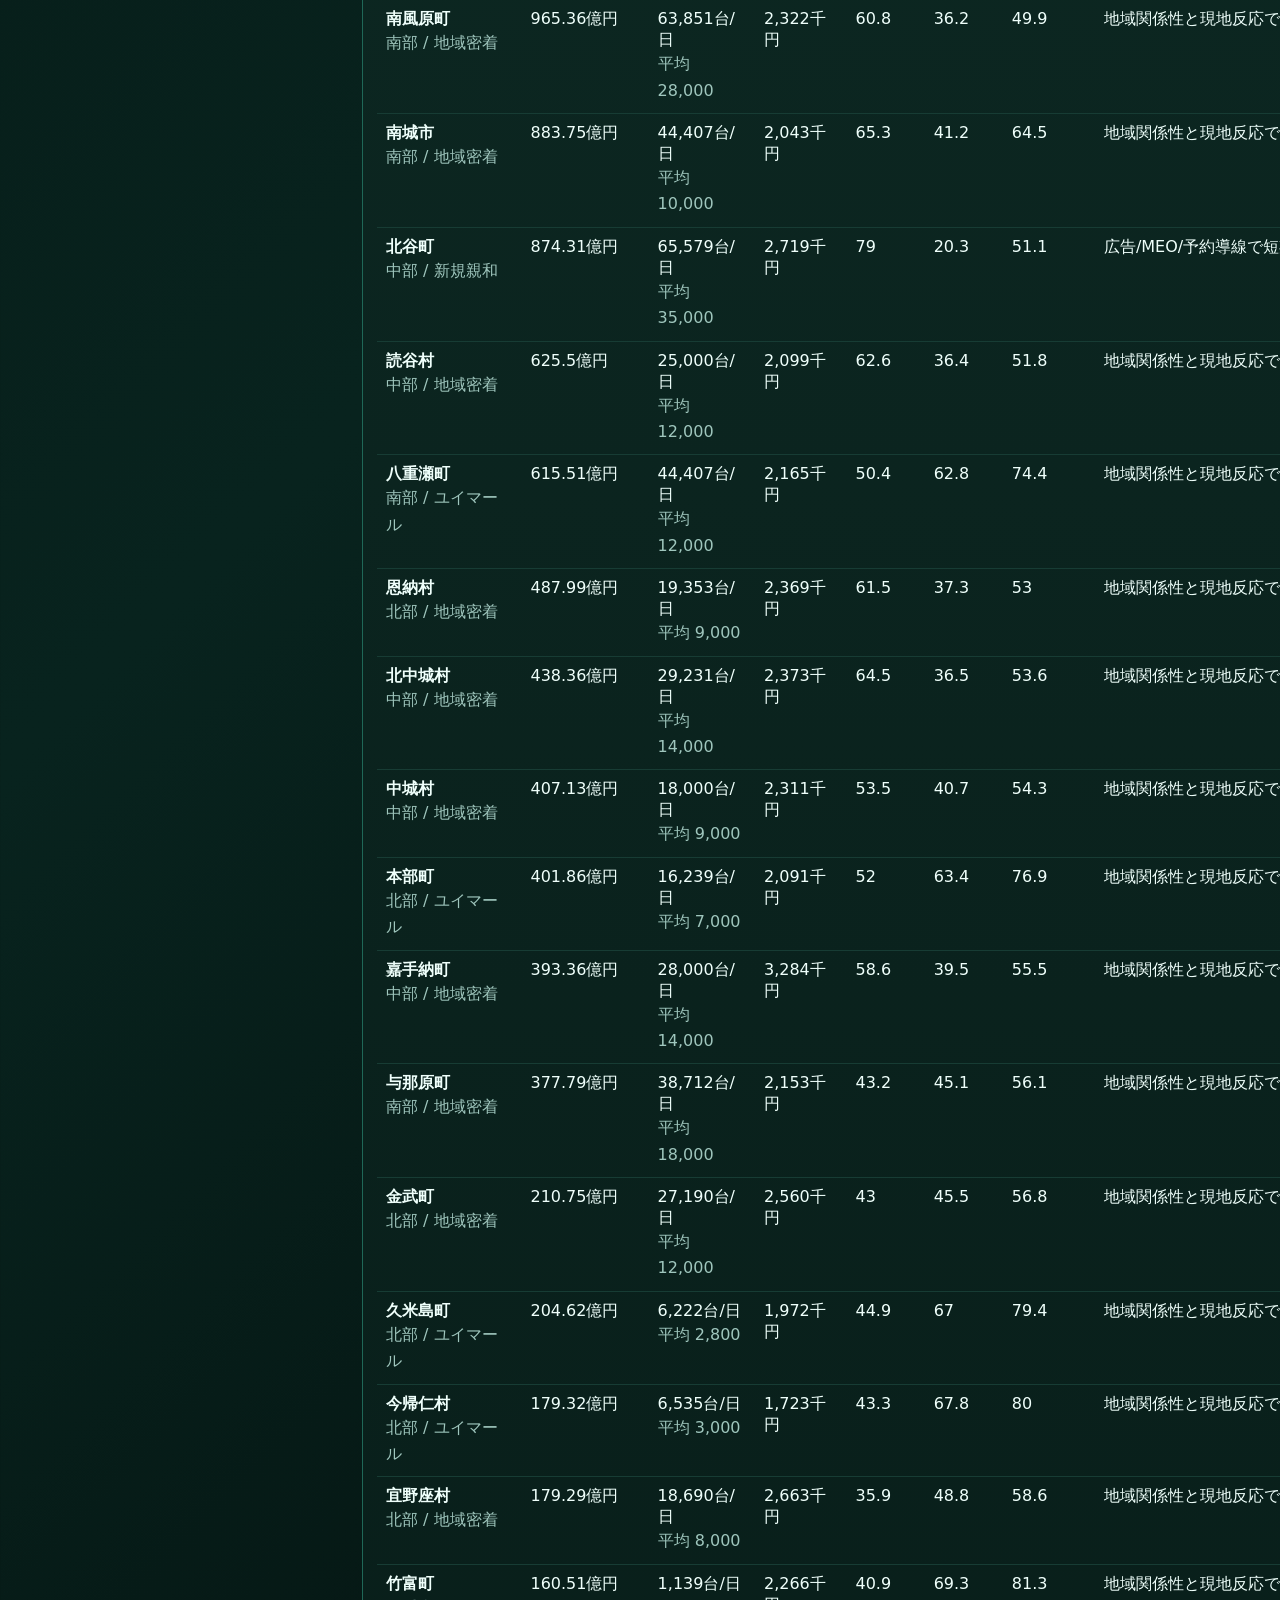
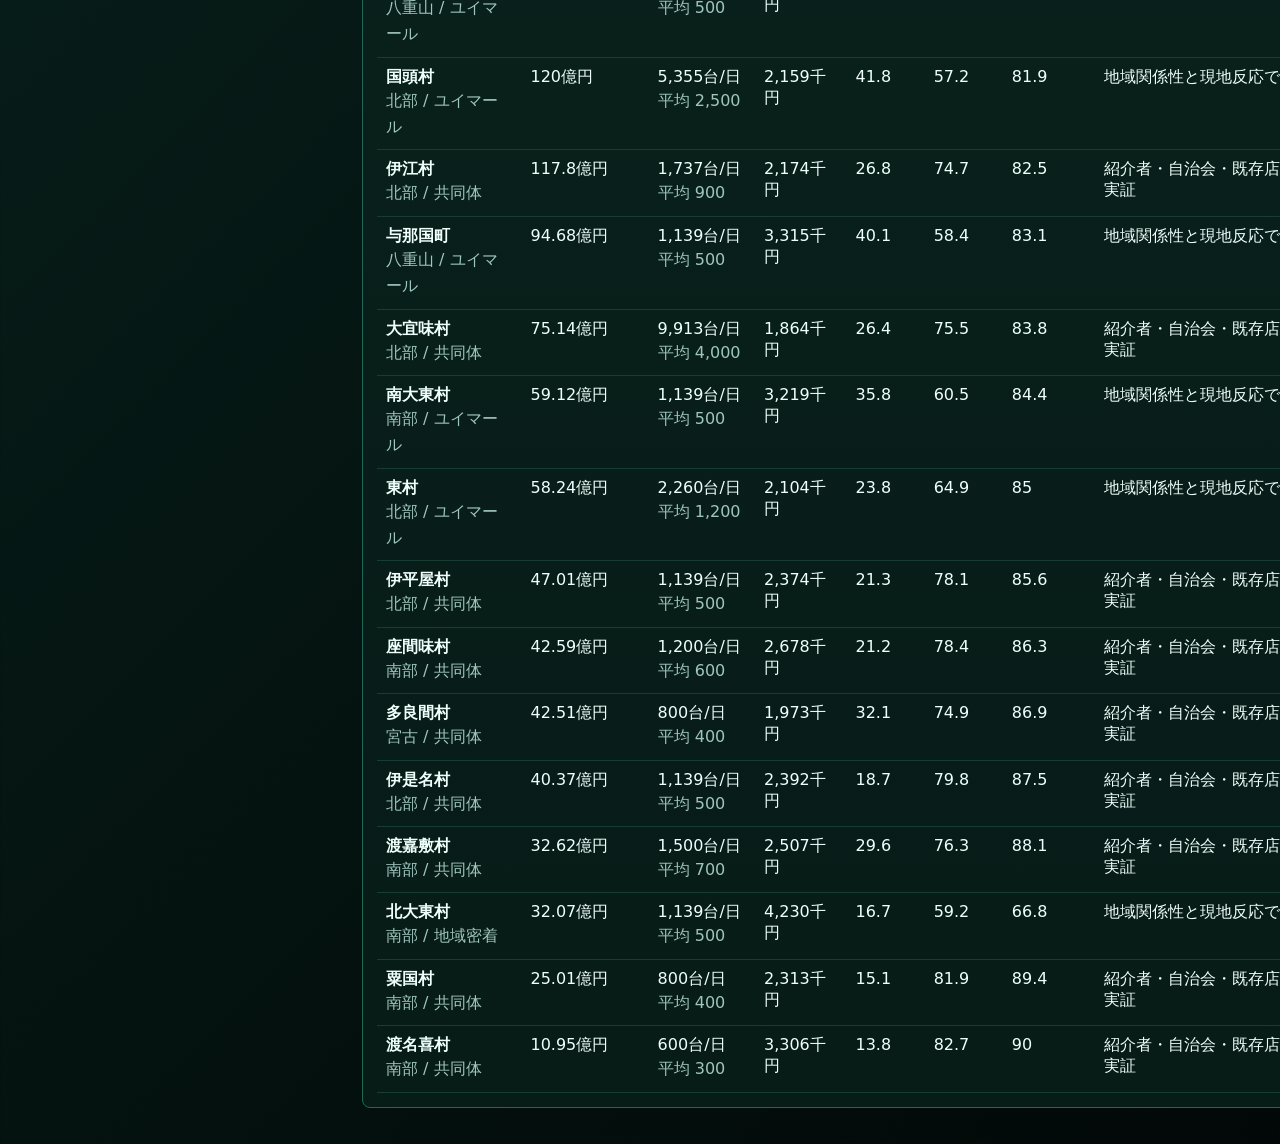
==== commit b9e0331e: "Publish repaired Okinawa area dashboard" ====
--- a/index.html
+++ b/index.html
@@ -1,11 +1 @@
-<!doctype html>
-<html lang="ja"><head><meta charset="utf-8"><meta name="viewport" content="width=device-width,initial-scale=1"><title>沖縄エリアマーケティング調査分析ダッシュボード</title><style>
-:root{--bg:#06120f;--side:#071b17;--panel:#0b231e;--line:#1d5b4d;--txt:#effffb;--muted:#9fc6bd;--g:#39d99d;--b:#55b7ff;--y:#f5bd43;--r:#ff6b83;--v:#a78bfa;--c:#43e7e0}*{box-sizing:border-box}body{margin:0;background:radial-gradient(circle at 20% -10%,#123c35,transparent 34%),linear-gradient(135deg,#04100e,#08231e 45%,#020807);color:var(--txt);font-family:"Yu Gothic UI",Meiryo,system-ui,sans-serif}button,input,select,textarea{font:inherit}.app{display:grid;grid-template-columns:360px 1fr;min-height:100vh}.side{position:sticky;top:0;height:100vh;overflow:auto;padding:18px;background:linear-gradient(180deg,#08241f,#04120f);border-right:1px solid var(--line)}.main{padding:22px}.box,.panel{border:1px solid var(--line);background:linear-gradient(180deg,rgba(14,43,37,.96),rgba(7,27,23,.96));border-radius:8px;padding:14px;margin-top:12px}.panel{padding:18px;margin-top:0;box-shadow:0 24px 70px rgba(0,0,0,.25)}h1{font-size:26px;line-height:1.22;margin:12px 0 8px}.eyebrow,.tag{display:inline-flex;color:#bff8e8;border:1px solid #2d8b74;background:#0b342c;border-radius:999px;padding:5px 10px;font-size:12px}.muted,.small,p{color:var(--muted);line-height:1.7}.label{font-size:12px;color:#9be4d0;font-weight:800;margin:0 0 7px}select,input,textarea{width:100%;border:1px solid #2a6a5b;background:#061b17;color:var(--txt);border-radius:8px;padding:11px;outline:0}.dept-grid{display:grid;grid-template-columns:1fr 1fr;gap:7px}.dept,.chipbtn,.primary{border:1px solid #255e51;background:#0b2b25;color:var(--txt);border-radius:8px;padding:10px;text-align:left;cursor:pointer}.dept:hover,.dept.active,.chipbtn:hover,.primary:hover{border-color:var(--g);background:#123b32}.dept b{display:block;font-size:13px}.dept span{display:block;color:#93beb4;font-size:11px;margin-top:2px}.hero,.layout{display:grid;grid-template-columns:minmax(0,1fr) minmax(360px,.9fr);gap:16px;margin-bottom:16px}.title{font-size:clamp(30px,4vw,52px);line-height:1.06;margin:8px 0 12px}.tags{display:flex;gap:6px;flex-wrap:wrap}.kpis{display:grid;grid-template-columns:repeat(4,minmax(0,1fr));gap:10px;margin-top:14px}.kpi,.scorecard{border:1px solid #1c5145;background:#09251f;border-radius:8px;padding:12px;min-height:86px}.kpi span{display:block;color:#95bcb3;font-size:12px;font-weight:800}.kpi b{display:block;font-size:23px;margin-top:5px;line-height:1.2}.section-title{font-size:23px;margin:0 0 10px}.scoregrid{display:grid;grid-template-columns:repeat(3,minmax(0,1fr));gap:10px}.scorecard h3{font-size:14px;margin:0 0 8px}.bar{height:10px;background:#183f36;border-radius:999px;overflow:hidden}.bar i{display:block;height:100%;border-radius:999px}.num{display:inline-flex;margin-top:7px;border:1px solid var(--y);color:#ffd978;border-radius:999px;padding:2px 8px;font-variant-numeric:tabular-nums}.decision{font-size:30px;font-weight:900;margin:8px 0}.good{color:var(--g)}.mid{color:var(--y)}.bad{color:var(--r)}.ranklist,.suggestions{display:grid;gap:8px;max-height:520px;overflow:auto;padding-right:4px}.rankitem{display:grid;grid-template-columns:auto 1fr auto;gap:9px;align-items:center;border:1px solid #1c5145;background:#09251f;border-radius:8px;padding:10px;cursor:pointer}.rankitem:hover{border-color:var(--g);background:#123b32}.badge{width:34px;height:34px;border-radius:8px;display:grid;place-items:center;background:#143b33;color:#bdfbe9;font-weight:900}.viz{height:320px;position:relative;border:1px solid #1a4d42;border-radius:8px;background:#061b17;overflow:hidden}.dot{position:absolute;width:13px;height:13px;border-radius:50%;transform:translate(-50%,50%);border:2px solid rgba(255,255,255,.2);cursor:pointer}.axis{position:absolute;color:#83aaa0;font-size:12px}.extract{min-height:220px;font-family:Consolas,monospace;font-size:12px}.tablewrap{overflow:auto}table{width:100%;min-width:1100px;border-collapse:collapse}th,td{padding:10px;border-bottom:1px solid #173c34;text-align:left;vertical-align:top}th{color:#9fe9d5;background:#0d3028}@media(max-width:1050px){.app,.hero,.layout{grid-template-columns:1fr}.side{position:relative;height:auto}.kpis,.scoregrid{grid-template-columns:1fr 1fr}}@media(max-width:680px){.main{padding:14px}.kpis,.scoregrid{grid-template-columns:1fr}}
-</style></head><body><div class="app"><aside class="side"><span class="eyebrow">Koya Area Intelligence v5</span><h1>沖縄エリア<br>出店・移転判断OS</h1><p>スプレッドシート `MKT_MAP_EXPORT` の監査済み41市町村スナップショットを反映。画面内の検索・スコア計算は動的ですが、元シート更新後は再公開が必要です。GDP・交通proxy・文化心理・米軍商圏・地域関係性を分けてスコア化。道路区間の実測値は未投入として明示。</p><div class="box"><div class="label">調査部門</div><div class="dept-grid" id="deptGrid"></div></div><div class="box"><div class="label">出したい業種・用途</div><select id="businessType"><option value="echo">米軍軍属妊婦向けエコー/写真/産後ケア</option><option value="retail">新店舗・小売/サービス</option><option value="office">事務所移転・営業拠点</option><option value="local">地域型：既存/地元住民ビジネス</option><option value="tourism">観光/体験型店舗</option></select></div><div class="box"><div class="label">顧客構成</div><select id="customerMix"><option value="us100">米軍軍属ターゲット100%</option><option value="us60local40">米軍軍属60%・県民40%</option><option value="local100">県民/地域顧客100%</option></select><p class="small">米軍優位は嘉手納基地・米軍住宅・英語生活圏・アメリカンビレッジ周辺の安心感を優先。</p></div><div class="box"><div class="label">地域関係性</div><select id="relationshipProfile"><option value="outsider">地域外から単独参入</option><option value="friendlyResident">友好的に長期居住・地域参加</option><option value="localResident">地元民/地域出身者が運営</option><option value="localFamily">地元有力者・親戚・子供の関係あり</option><option value="trustedIntroducer">自治会/模合/紹介者の後押しあり</option><option value="existingPartner">既存地元事業者と共同/暖簾分け</option></select></div><div class="box"><div class="label">市町村フィルター</div><select id="regionFilter"><option value="">全地域</option></select></div><div class="box"><div class="label">候補地入力</div><input id="searchBox" placeholder="例：北谷町桑江 / 美浜 / 伊平 / 名護市字辺野古"><p class="small">行政区未登録でも市町村GDP・交通・基地/観光/住宅キーワードから推計。</p></div><div class="box"><div class="label">検索結果</div><div class="suggestions" id="suggestions"></div></div></aside><main class="main"><section class="hero"><div class="panel"><div class="tags"><span class="tag">41市町村</span><span class="tag">主要行政区＋推計</span><span class="tag">R3交通実測：41市町村</span><span class="tag">嘉手納基地主軸</span><span class="tag">地域関係資本</span><span class="tag">証拠レーン分離</span><span class="tag">2026-06-20監査</span></div><h2 class="title">沖縄の地域特性を、出店判断の数字へ変換する。</h2><p class="muted">地域型ビジネスは、GDPや交通だけでなく「誰が運営するか」「誰が紹介するか」「地元内で正当性があるか」で結果が変わります。米軍ターゲット層とは別モデルで評価します。</p><div class="kpis" id="summaryKpis"></div></div><div class="panel"><h2 class="section-title">候補地判定</h2><div id="decisionBox"></div><button class="primary" id="copyJson">JSONコピー</button> <button class="primary" id="copyCsv">CSVコピー</button></div></section><section class="layout"><div class="panel"><h2 class="section-title">候補地スコア</h2><div id="placeMeta" class="muted"></div><div class="scoregrid" id="scoreGrid"></div></div><div class="panel"><h2 class="section-title">GDP × 新規親和 可視化</h2><div class="viz" id="viz"></div><p class="small">横軸: 市町村GDP、縦軸: 新規ビジネス親和。点を押すと候補地が切り替わります。</p></div></section><section class="layout"><div class="panel"><h2 class="section-title">候補地ランキング</h2><div class="ranklist" id="rankList"></div></div><div class="panel"><h2 class="section-title">分析メモ / 抽出データ</h2><p id="analysisMemo" class="muted"></p><textarea id="extractBox" class="extract" spellcheck="false"></textarea></div></section><section class="panel tablewrap"><h2 class="section-title">市町村比較テーブル</h2><table><thead><tr><th>市町村</th><th>GDP</th><th>交通実測</th><th>所得/人</th><th>新規親和</th><th>同調圧力</th><th>ユイマール</th><th>大型SC受容</th><th>特徴</th><th>戦略</th></tr></thead><tbody id="cityRows"></tbody></table></section></main></div><script>
-const departments=[['base','米軍軍属','基地・英語・住宅導線'],['newbiz','新規店舗','GDP・交通・大型SC'],['local','地域連携','紹介者・自治会・既存店'],['risk','抵抗/摩擦','同調圧力・新参者障壁'],['road','交通導線','国道・県道・高速'],['return','地元還流','地域内雇用・関係資本']];
-const raw=[['那覇','那覇市',314009,13938.76,2605,50000,11400,86.8,88.9,35,9.6,61,22.3,0,22.3,75.3,15.8,'県庁所在地・経済中心・那覇空港直結・観光核','新規親和・高回転'],['中部','浦添市',115897,4135.58,2402,55000,0,82.4,75.7,35.6,14.5,42.9,25.1,0,25.1,72.6,18.7,'国道58号高交通量・イオンモール浦添・GDP県2位','新規親和・高回転'],['中部','沖縄市',142408,3364.13,2021,0,37592,72.7,70.7,44.3,30.2,60.6,37.3,5.5,37.3,49.7,29.9,'米軍嘉手納基地隣接・コザ商業軸','地域密着検証'],['中部','うるま市',126152,2712.3,1737,0,28895,66.1,67.5,44.9,31.6,52.1,38.3,8,38.3,48.6,30.9,'中部製造業集積・住宅団地拡大','地域密着検証'],['中部','宜野湾市',100177,2281.02,2144,45000,0,78.6,81.4,37.5,13.4,60.2,25.5,0,25.5,70.8,18.6,'国道58号最高交通量区間・商業集積','新規親和・高回転'],['北部','名護市',64166,2209.04,2030,21000,15012,69,71.6,38.1,27.1,50,32.6,2,32.6,58.1,26.3,'辺野古新基地工事需要・北部観光拠点','地域密着検証'],['宮古','宮古島市',52903,1785.43,2230,0,0,55.7,61.2,68.8,56.5,61.3,62.7,35.1,62.7,38.4,51.7,'離島観光急成長・ホテル開発','地域密着検証'],['八重山','石垣市',47618,1665.67,2089,0,0,54.5,60,69.4,57.2,61.2,63.3,36.2,63.3,38,52.3,'八重山観光拠点・空港拡張効果','地域密着検証'],['南部','豊見城市',64998,1659.02,2277,0,0,59.4,60.8,48,35.3,51.8,41.7,14,41.7,46.3,33.8,'豊崎新開発・那覇空港隣接','地域密着検証'],['南部','糸満市',61438,1423.14,2010,0,0,55,58.4,48.6,36.4,51.5,42.5,16,42.5,45.4,34.6,'製造業集積・南部観光・糸満漁港','地域密着検証'],['中部','西原町',35280,1237.69,2171,0,48027,72.2,63.5,57.3,38.6,64.7,48,16.4,48,47.2,46.4,'琉球大学・医療機関集積・高速IC近接','地域密着検証'],['南部','南風原町',40675,965.36,2322,0,11400,59.1,46.1,57.9,44.9,37.6,51.4,28.8,63.4,16.1,50.1,'那覇のベッドタウン・IC2か所','地域密着検証'],['南部','南城市',44994,883.75,2043,0,0,53,55.1,72.5,48.3,61.4,60.4,29,60.4,44.3,48.3,'南部観光遺跡・集落性','ユイマール資産活用'],['中部','北谷町',28322,874.31,2719,63851,0,81.1,78.7,51.1,20.5,65.7,35.8,0,35.8,77.1,34.6,'国道58号最高交通量・アメリカンビレッジ・米軍住宅','新規親和・高回転'],['中部','読谷村',41524,625.5,2099,28676,0,63.2,63.5,51.8,36.1,54.2,44,13.9,44,58.3,43.4,'郊外型商業・不動産比率高','地域密着検証'],['南部','八重瀬町',31686,615.51,2165,0,0,52.2,40.1,82.4,70,47.1,76.2,56,88.2,6,71.2,'南部住宅開発拡大・共同体強め','共同体強・紹介必須'],['北部','恩納村',11213,487.99,2369,19353,0,68.6,61.5,53,37.3,54.2,45.2,15.8,45.2,29,44.4,'リゾートホテル集積・観光','地域密着検証'],['中部','北中城村',18143,438.36,2373,0,54529,73.1,57.7,61.6,42.5,65.1,52.1,22.3,52.1,45.2,49.9,'大型SC・医療福祉集積・IC近接','地域密着検証'],['中部','中城村',22563,407.13,2311,0,0,51.7,49.3,62.3,45.8,55.4,54.1,28.5,66.1,42.3,51.9,'製造業・住宅地・中城湾岸','地域密着検証'],['北部','本部町',12368,401.86,2091,0,0,51,48.2,84.9,68.3,65.3,76.6,51.4,88.6,33.9,71,'美ら海水族館・観光来訪集中','ユイマール資産活用'],['中部','嘉手納町',13292,393.36,3284,28676,0,64.8,58.8,55.5,39.4,54.7,47.5,18.8,47.5,56.6,46.3,'嘉手納基地経済・基地正門周辺','地域密着検証'],['南部','与那原町',19644,377.79,2153,0,0,50.4,34.3,64.1,51.8,37.4,58,39.8,70,12,55.7,'サービス業比率高・東海岸玄関口','地域密着検証'],['北部','金武町',10788,210.75,2560,0,24381,59.8,36.7,64.8,51.3,38.3,58.1,38.5,70.1,12.8,55.7,'キャンプコートニー隣接・地域密着','地域密着検証'],['北部','久米島町',6917,204.62,1972,0,0,47.4,43.5,87.4,71.1,65.2,79.3,55.9,91.3,32.2,73.3,'海洋深層水・観光・小規模共同体','共同体強・紹介必須'],['北部','今帰仁村',8943,179.32,1723,0,0,45.1,41.8,88,72,65.1,80,57.4,92,31.6,74,'今帰仁城跡観光・農業地域','共同体強・紹介必須'],['北部','宜野座村',5935,179.29,2663,0,8574,52.8,31.6,66.6,53.9,37.9,60.3,42.8,72.3,11.1,57.6,'所得高・東海岸工業用地','地域密着検証'],['八重山','竹富町',3947,160.51,2266,0,0,46.7,40.6,89.3,73,65.3,81.2,58.8,93.2,31.2,74.9,'八重山観光核・世界自然遺産','共同体強・紹介必須'],['北部','国頭村',4409,120,2159,1183,0,49,40.8,81.9,57.6,62.1,69.8,43.3,81.8,39.7,64.3,'世界自然遺産隣接・超低交通量','ユイマール資産活用'],['北部','伊江村',4018,117.8,2174,0,0,45.5,26.4,90.5,78.5,47.3,84.5,69.3,96.5,1.2,78.3,'農業島・フェリー・米軍訓練場','共同体強・紹介必須'],['八重山','与那国町',1689,94.68,3315,0,0,52.1,39.9,91.1,62,66,76.6,48,88.6,39,69.4,'日本最西端・自衛隊駐屯','ユイマール資産活用'],['北部','大宜味村',3073,75.14,1864,4184,0,43.9,25.1,83.8,75.9,44,79.9,67.1,91.9,2.4,74.9,'農業地域・シークワーサー産地','共同体強・紹介必須'],['南部','南大東村',1243,59.12,3219,0,0,44.7,35.5,92.4,64.2,65.5,78.3,51.8,90.3,37.4,71,'サトウキビ糖業・離島共同体','ユイマール資産活用'],['北部','東村',1616,58.24,2104,0,0,46.6,23.3,93,68.7,47.7,80.9,60.5,92.9,8.2,73.7,'世界自然遺産内・小規模共同体','ユイマール資産活用'],['北部','伊平屋村',1122,47.01,2374,0,0,42.7,21.1,93.6,81.7,47.4,87.7,74.3,99.7,-0.6,81,'建設業・農業島','共同体強・紹介必須'],['南部','座間味村',884,42.59,2678,0,0,44.7,20.9,94.3,82.1,47.7,88.2,74.8,100,-0.7,81.4,'慶良間諸島国立公園・観光島','共同体強・紹介必須'],['宮古','多良間村',1064,42.51,1973,0,0,44.3,31.9,94.9,78.5,65.7,86.7,67.3,98.7,28.2,79.6,'製糖・農業・小規模共同体','共同体強・紹介必須'],['北部','伊是名村',1276,40.37,2392,0,0,42.7,18.4,95.5,83.5,47.6,89.5,77.1,100,-1.6,82.6,'尚円王生誕地・農業','共同体強・紹介必須'],['南部','渡嘉敷村',691,32.62,2507,0,0,41.9,29.3,96.1,80,65.6,88.1,69.7,100,27.3,80.8,'ダイビングリゾート・少数精鋭観光島','共同体強・紹介必須'],['南部','北大東村',569,32.07,4230,0,0,42.1,16.5,74.8,62.9,37.8,68.9,57.1,80.9,5.8,65,'所得高・サトウキビ・製造業','ユイマール資産活用'],['南部','粟国村',656,25.01,2313,0,0,40.2,14.9,97.4,85.6,47.6,91.5,80.4,100,-2.8,84.3,'塩の島・人口減少','共同体強・紹介必須'],['南部','渡名喜村',324,10.95,3306,0,0,39,13.7,98,86.3,47.5,92.2,81.5,100,-3.2,84.9,'県最小人口・伝統的集落景観','共同体強・紹介必須']];
-const TRAFFIC_R3={"那覇市":{"max24h":64508,"avg24h":21500,"route":"一般国道58号","place":"那覇市天久","congestion":1.01,"source":"国土交通省 令和3年度全国道路・街路交通情勢調査","surveyYear":"R3(2021)","evidence":"observed_partial"},"宜野湾市":{"max24h":50810,"avg24h":28000,"route":"国道330号","place":"宜野湾市大山","congestion":1.35,"source":"国土交通省 令和3年度全国道路・街路交通情勢調査","surveyYear":"R3(2021)","evidence":"observed_partial"},"石垣市":{"max24h":24233,"avg24h":8500,"route":"一般国道390号","place":"石垣市市街","congestion":0.45,"source":"国土交通省 令和3年度全国道路・街路交通情勢調査","surveyYear":"R3(2021)","evidence":"observed_partial"},"浦添市":{"max24h":63611,"avg24h":35000,"route":"一般国道330号","place":"浦添市沢岻","congestion":1.15,"source":"国土交通省 令和3年度全国道路・街路交通情勢調査","surveyYear":"R3(2021)","evidence":"observed_partial"},"名護市":{"max24h":9913,"avg24h":6000,"route":"一般国道58号","place":"名護市稲嶺","congestion":0.44,"source":"国土交通省 令和3年度全国道路・街路交通情勢調査","surveyYear":"R3(2021)","evidence":"observed_partial"},"糸満市":{"max24h":20423,"avg24h":9000,"route":"那覇糸満線","place":"糸満市武富","congestion":0.75,"source":"国土交通省 令和3年度全国道路・街路交通情勢調査","surveyYear":"R3(2021)","evidence":"observed_partial"},"沖縄市":{"max24h":12563,"avg24h":5500,"route":"一般国道330号","place":"沖縄市知花","congestion":0.34,"source":"国土交通省 令和3年度全国道路・街路交通情勢調査","surveyYear":"R3(2021)","evidence":"observed_partial"},"豊見城市":{"max24h":17105,"avg24h":8000,"route":"東風平豊見城線","place":"豊見城市豊崎","congestion":0.52,"source":"国土交通省 令和3年度全国道路・街路交通情勢調査","surveyYear":"R3(2021)","evidence":"observed_partial"},"うるま市":{"max24h":34732,"avg24h":12000,"route":"沖縄環状線","place":"うるま市江洲","congestion":0.81,"source":"国土交通省 令和3年度全国道路・街路交通情勢調査","surveyYear":"R3(2021)","evidence":"observed_partial"},"宮古島市":{"max24h":15801,"avg24h":5000,"route":"一般国道390号","place":"宮古島市平良","congestion":0.5,"source":"国土交通省 令和3年度全国道路・街路交通情勢調査","surveyYear":"R3(2021)","evidence":"observed_partial"},"南城市":{"max24h":44407,"avg24h":10000,"route":"一般国道506号","place":"南城市","congestion":0.66,"source":"国土交通省 令和3年度全国道路・街路交通情勢調査","surveyYear":"R3(2021)","evidence":"observed_partial"},"国頭村":{"max24h":5355,"avg24h":2500,"route":"一般国道58号","place":"国頭村半地","congestion":0.18,"source":"国土交通省 令和3年度全国道路・街路交通情勢調査","surveyYear":"R3(2021)","evidence":"observed_partial"},"大宜味村":{"max24h":9913,"avg24h":4000,"route":"一般国道58号","place":"名護市稲嶺","congestion":0.4,"source":"国土交通省 令和3年度全国道路・街路交通情勢調査","surveyYear":"R3(2021)","evidence":"observed_partial"},"東村":{"max24h":2260,"avg24h":1200,"route":"一般国道331号","place":"大宜味村田港","congestion":0.22,"source":"国土交通省 令和3年度全国道路・街路交通情勢調査","surveyYear":"R3(2021)","evidence":"observed_partial"},"今帰仁村":{"max24h":6535,"avg24h":3000,"route":"一般国道505号","place":"今帰仁村","congestion":0.45,"source":"国土交通省 令和3年度全国道路・街路交通情勢調査","surveyYear":"R3(2021)","evidence":"observed_partial"},"本部町":{"max24h":16239,"avg24h":7000,"route":"一般国道449号","place":"本部町","congestion":0.64,"source":"国土交通省 令和3年度全国道路・街路交通情勢調査","surveyYear":"R3(2021)","evidence":"observed_partial"},"恩納村":{"max24h":19353,"avg24h":9000,"route":"一般国道58号","place":"恩納村山田","congestion":0.78,"source":"国土交通省 令和3年度全国道路・街路交通情勢調査","surveyYear":"R3(2021)","evidence":"observed_partial"},"宜野座村":{"max24h":18690,"avg24h":8000,"route":"沖縄自動車道","place":"金武宜野座間","congestion":0.63,"source":"国土交通省 令和3年度全国道路・街路交通情勢調査","surveyYear":"R3(2021)","evidence":"observed_partial"},"金武町":{"max24h":27190,"avg24h":12000,"route":"沖縄自動車道","place":"石川屋嘉間","congestion":0.87,"source":"国土交通省 令和3年度全国道路・街路交通情勢調査","surveyYear":"R3(2021)","evidence":"observed_partial"},"伊江村":{"max24h":1737,"avg24h":900,"route":"伊江島環状線","place":"伊江村","congestion":0.16,"source":"国土交通省 令和3年度全国道路・街路交通情勢調査","surveyYear":"R3(2021)","evidence":"observed_partial"},"読谷村":{"max24h":25000,"avg24h":12000,"route":"一般国道58号","place":"読谷村比謝","congestion":0.7,"source":"国土交通省 令和3年度全国道路・街路交通情勢調査","surveyYear":"R3(2021)","evidence":"observed_partial"},"嘉手納町":{"max24h":28000,"avg24h":14000,"route":"一般国道58号","place":"嘉手納町","congestion":0.85,"source":"国土交通省 令和3年度全国道路・街路交通情勢調査","surveyYear":"R3(2021)","evidence":"observed_partial"},"北谷町":{"max24h":65579,"avg24h":35000,"route":"一般国道58号","place":"北谷町北前","congestion":1.07,"source":"国土交通省 令和3年度全国道路・街路交通情勢調査","surveyYear":"R3(2021)","evidence":"observed_partial"},"北中城村":{"max24h":29231,"avg24h":14000,"route":"県道130号","place":"北中城村瑞慶覧","congestion":0.79,"source":"国土交通省 令和3年度全国道路・街路交通情勢調査","surveyYear":"R3(2021)","evidence":"observed_partial"},"中城村":{"max24h":18000,"avg24h":9000,"route":"沖縄自動車道","place":"中城村","congestion":0.6,"source":"国土交通省 令和3年度全国道路・街路交通情勢調査","surveyYear":"R3(2021)","evidence":"observed_partial"},"西原町":{"max24h":32848,"avg24h":16000,"route":"一般国道329号","place":"西原町小那覇","congestion":0.9,"source":"国土交通省 令和3年度全国道路・街路交通情勢調査","surveyYear":"R3(2021)","evidence":"observed_partial"},"与那原町":{"max24h":38712,"avg24h":18000,"route":"一般国道329号","place":"与那原町","congestion":0.97,"source":"国土交通省 令和3年度全国道路・街路交通情勢調査","surveyYear":"R3(2021)","evidence":"observed_partial"},"南風原町":{"max24h":63851,"avg24h":28000,"route":"国道506号南風原道路","place":"南風原町宮平","congestion":0.95,"source":"国土交通省 令和3年度全国道路・街路交通情勢調査","surveyYear":"R3(2021)","evidence":"observed_partial"},"渡嘉敷村":{"max24h":1500,"avg24h":700,"route":"島内道路","place":"渡嘉敷村","congestion":0.1,"source":"国土交通省 令和3年度全国道路・街路交通情勢調査","surveyYear":"R3(2021)","evidence":"observed_partial"},"座間味村":{"max24h":1200,"avg24h":600,"route":"島内道路","place":"座間味村","congestion":0.09,"source":"国土交通省 令和3年度全国道路・街路交通情勢調査","surveyYear":"R3(2021)","evidence":"observed_partial"},"粟国村":{"max24h":800,"avg24h":400,"route":"島内道路","place":"粟国村","congestion":0.08,"source":"国土交通省 令和3年度全国道路・街路交通情勢調査","surveyYear":"R3(2021)","evidence":"observed_partial"},"渡名喜村":{"max24h":600,"avg24h":300,"route":"島内道路","place":"渡名喜村","congestion":0.07,"source":"国土交通省 令和3年度全国道路・街路交通情勢調査","surveyYear":"R3(2021)","evidence":"observed_partial"},"南大東村":{"max24h":1139,"avg24h":500,"route":"北南線","place":"南大東村","congestion":0.12,"source":"国土交通省 令和3年度全国道路・街路交通情勢調査","surveyYear":"R3(2021)","evidence":"observed_partial"},"北大東村":{"max24h":1139,"avg24h":500,"route":"北大東港線","place":"北大東村","congestion":0.12,"source":"国土交通省 令和3年度全国道路・街路交通情勢調査","surveyYear":"R3(2021)","evidence":"observed_partial"},"伊平屋村":{"max24h":1139,"avg24h":500,"route":"田名野甫線","place":"伊平屋村","congestion":0.14,"source":"国土交通省 令和3年度全国道路・街路交通情勢調査","surveyYear":"R3(2021)","evidence":"observed_partial"},"伊是名村":{"max24h":1139,"avg24h":500,"route":"諸見勢理客線","place":"伊是名村","congestion":0.13,"source":"国土交通省 令和3年度全国道路・街路交通情勢調査","surveyYear":"R3(2021)","evidence":"observed_partial"},"久米島町":{"max24h":6222,"avg24h":2800,"route":"久米島空港真泊線","place":"久米島町","congestion":0.49,"source":"国土交通省 令和3年度全国道路・街路交通情勢調査","surveyYear":"R3(2021)","evidence":"observed_partial"},"八重瀬町":{"max24h":44407,"avg24h":12000,"route":"一般国道506号","place":"八重瀬町","congestion":0.66,"source":"国土交通省 令和3年度全国道路・街路交通情勢調査","surveyYear":"R3(2021)","evidence":"observed_partial"},"多良間村":{"max24h":800,"avg24h":400,"route":"島内道路","place":"多良間村","congestion":0.08,"source":"国土交通省 令和3年度全国道路・街路交通情勢調査","surveyYear":"R3(2021)","evidence":"observed_partial"},"竹富町":{"max24h":1139,"avg24h":500,"route":"小浜港線","place":"竹富町","congestion":0.12,"source":"国土交通省 令和3年度全国道路・街路交通情勢調査","surveyYear":"R3(2021)","evidence":"observed_partial"},"与那国町":{"max24h":1139,"avg24h":500,"route":"与那国島線","place":"与那国町","congestion":0.13,"source":"国土交通省 令和3年度全国道路・街路交通情勢調査","surveyYear":"R3(2021)","evidence":"observed_partial"}};
-const CITIES=raw.map((r,i)=>{const traffic=TRAFFIC_R3[r[1]]||{};return{id:i+1,region:r[0],name:r[1],population:r[2],gdp:r[3],income:r[4],roadTraffic:traffic.max24h??r[5],roadTrafficAvg:traffic.avg24h??null,roadRoute:traffic.route??"",roadPlace:traffic.place??"",roadCongestion:traffic.congestion??null,roadSource:traffic.source??"",roadSurveyYear:traffic.surveyYear??"",roadEvidence:traffic.evidence??"missing",expressTraffic:r[6],store:r[7],newBiz:r[8],yuimaru:r[9],pressure:r[10],communityConvert:r[11],paradox:r[12],newcomerRisk:r[13],referral:r[14],largeSc:r[15],localAdvRaw:r[16],localAdv:Math.max(0,r[16]),feature:r[17],segment:r[18],evidence:'observed_partial+traffic_R3_2021+estimated_culture_model'}});
-const DISTRICTS=[['北谷町','美浜','観光商業・アメリカンビレッジ周辺',155,96,78,88,94,18,'observed_partial+estimated','米軍軍属妊婦・観光/英語導線の初期テスト最優先。'],['北谷町','桑江','住宅地・米軍住宅/アメリカンビレッジ近接',141.6,98,72,90,88,22,'observed_partial+estimated','Family Tree Oki移転候補として強い。'],['北谷町','伊平','住宅成長・国道58号背後',112,92,72,84,82,24,'estimated_admin','生活圏と商業圏の間。紹介と口コミ導線が作りやすい。'],['沖縄市','山内','現店舗周辺・コザ/嘉手納接続',96,78,62,76,58,34,'observed_partial','現店舗蓄積を活かせるが北谷より米軍安心感は低め。'],['嘉手納町','字嘉手納','嘉手納基地正門周辺',63,74,62,92,62,39,'observed_partial+estimated','基地近接は強いが商業回遊と駐車場検証が必要。'],['名護市','字辺野古','辺野古新基地工事需要・北部観光拠点',77,66,56,62,48,46,'estimated_admin','北部は単独新規より地域関係性と紹介者が重要。'],['金武町','金武','キャンプコートニー周辺・地域密着',45,58,50,70,34,58,'estimated_admin','基地隣接だが地域型は地元正当性が強く必要。'],['東村','平良','小規模共同体・観光/農業',12,39,26,18,8,73,'estimated_admin','地域外単独参入は慎重。紹介者・共同運営が前提。'],['本部町','渡久地','観光導線・美ら海周辺',36,54,42,38,40,64,'estimated_admin','観光需要はあるが地元還流設計が必要。'],['南城市','知念','南部観光・集落性',49,55,45,28,44,56,'estimated_admin','地域住民ビジネスは地域関係性で上振れ。']];
-let state={dept:'base',query:'北谷町桑江',region:'',selected:null};const yen=new Intl.NumberFormat('ja-JP'),clamp=(v,min=0,max=100)=>Math.max(min,Math.min(max,Number(v)||0)),r1=v=>Math.round((Number(v)||0)*10)/10;function esc(s){return String(s??'').replace(/[&<>"']/g,m=>({'&':'&amp;','<':'&lt;','>':'&gt;','"':'&quot;',"'":'&#39;'}[m]))}function norm(s){return String(s||'').toLowerCase().replace(/[\s　・ー\-()（）]/g,'').replace(/^字/,'')}function cityByName(n){return CITIES.find(c=>c.name===n)||CITIES[0]}function findCity(q){const n=norm(q);return CITIES.find(c=>n.includes(norm(c.name))||n.includes(norm(c.name.replace(/[市町村]$/,''))))||CITIES[13]}function logScore(v,max){return clamp(Math.log1p(Math.max(0,v))/Math.log1p(max)*100)}function inferDistrict(q){let c=findCity(q),name=q.replace(c.name,'').replace(c.name.replace(/[市町村]$/,''),'').trim()||'入力行政区',text=c.name+name,base=/北谷|美浜|桑江|伊平|嘉手納|金武|辺野古|山内|基地|キャンプ|普天間/.test(text),tour=/美浜|観光|ビーチ|リゾート|空港|港/.test(text),res=/桑江|伊平|住宅|津嘉山|豊崎|山内/.test(text),road=clamp(38+(c.roadTraffic>50000?35:c.roadTraffic>20000?24:0)+(c.expressTraffic>0?14:0)+(base?8:0)),score=clamp(c.store*.34+c.newBiz*.22+road*.18+(base?14:0)+(tour?7:0)+(res?5:0)-c.pressure*.08);return[c.name,name,(base?'米軍/基地導線・':tour?'観光/商業導線・':res?'住宅生活圏・':'推計行政区・')+c.feature,Math.max(1,r1(c.gdp*(base?.055:tour?.065:res?.045:.035))),r1(score),r1(road),base?88:tour?68:45,r1(c.largeSc+(tour?12:res?5:0)),r1(c.pressure+(res?4:0)),'estimated_admin','未登録行政区のため、市町村GDP・交通・地区名キーワードから推計。現地ヒアリングで検証。']}function placeFromQuery(q){const n=norm(q);return DISTRICTS.find(d=>n.includes(norm(d[0]+d[1]))||n.includes(norm(d[1])))||inferDistrict(q||state.query)}function marketScale(c,p){return clamp(logScore(c.population,314009)*.34+logScore(c.gdp,13938.76)*.30+clamp((c.income-1700)/(3300-1700)*100)*.12+logScore(Number(p[3]||0),550)*.24)}function accessScale(c,p){const rt=clamp((Math.sqrt(c.roadTraffic||0)/Math.sqrt(63851))*100),ex=clamp((Math.sqrt(c.expressTraffic||0)/Math.sqrt(54529))*100),obs=c.roadTraffic||c.expressTraffic;return clamp((obs?Math.max(rt,ex)*.55:22)+Number(p[5]||0)*.45)}function evidenceConfidence(p,c){let s=String(p[9]).includes('observed')?88:String(p[9]).includes('estimated')?68:52;if(!c.roadTraffic&&!c.expressTraffic)s-=10;if(String(p[9]).includes('estimated_admin'))s-=8;return clamp(s)}function communityModel(c,p,market,access,risk,community){const scarcity=clamp(clamp((2600-c.income)/(2600-1700)*100)*.22+(100-logScore(c.gdp,13938.76))*.23+(100-logScore(Number(p[3]||0),550))*.20+(100-access)*.17+(100-market)*.18),bridging=clamp(access*.30+c.largeSc*.22+c.newBiz*.22+market*.18+(c.income>2400?8:0)),bonding=clamp(c.yuimaru*.35+c.referral*.20+community*.20+scarcity*.18+risk*.07),outsider=clamp(risk*.34+bonding*.22+scarcity*.24+(100-bridging)*.20),paradox=clamp(bonding*.34+scarcity*.24+(100-bridging)*.22+risk*.20),co=clamp(bonding*.34+community*.26+bridging*.18+(100-outsider)*.12+c.communityConvert*.10);return{scarcity:r1(scarcity),bridging:r1(bridging),bonding:r1(bonding),outsiderFriction:r1(outsider),paradox:r1(paradox),coCreation:r1(co)}}function relationshipModel(c,cm,bt){const profiles={outsider:['地域外から単独参入',18,10,8,0,0,0,0],friendlyResident:['友好的に長期居住・地域参加',58,38,78,18,20,18,14],localResident:['地元民/地域出身者が運営',78,55,82,46,34,28,22],localFamily:['地元有力者・親戚・子供の関係あり',88,76,72,92,44,38,30],trustedIntroducer:['自治会/模合/紹介者の後押しあり',82,90,62,58,52,42,34],existingPartner:['既存地元事業者と共同/暖簾分け',86,82,64,54,94,46,38]},p=profiles[relationshipProfile.value]||profiles.outsider,[label,leg,intro,res,fam,partner,relief,lift]=p,yu=clamp(c.yuimaru*.30+c.referral*.18+leg*.18+intro*.18+partner*.10),local=clamp(leg*.34+res*.18+fam*.18+intro*.18+partner*.12),ref=clamp(c.referral*.34+intro*.34+fam*.16+partner*.16),gate=clamp(fam*.32+intro*.30+partner*.24+leg*.14),fit=clamp(yu*.28+local*.26+ref*.20+gate*.16+cm.coCreation*.10),after=clamp(cm.outsiderFriction-relief-(bt==='local'?lift*.10:0)),buffer=clamp(relief*.48+lift*.28+partner*.12+intro*.12);return{profile:relationshipProfile.value,label,yuimaruActivation:r1(yu),localLegitimacy:r1(local),referralAccess:r1(ref),trustedGatekeeper:r1(gate),localBusinessFit:r1(fit),outsiderFrictionAfterRelationship:r1(after),relationshipRiskBuffer:r1(buffer)}}function baseCatchment(c,p,baseFit,access){const text=c.name+' '+p[1]+' '+p[2]+' '+c.feature,k=/嘉手納|北谷|桑江|美浜|伊平|北前|浜川|沖縄市|コザ|山内|読谷/.test(text)?92:/宜野湾|浦添|北中城/.test(text)?72:/金武|名護|辺野古|うるま/.test(text)?58:42,av=/美浜|北谷|桑江|伊平|アメリカン/.test(text)?96:/嘉手納|宜野湾|沖縄市|浦添/.test(text)?68:35,eng=clamp(baseFit*.42+av*.24+k*.20),comfort=clamp(k*.30+av*.22+access*.16+eng*.14+14);return{kadenaMainPriority:r1(clamp(k*.46+av*.18+access*.12+baseFit*.10+10)),otherBaseSupport:r1(clamp(k*.24+access*.18+baseFit*.18+40)),usComfortArea:r1(comfort),englishFamiliarity:r1(eng)}}function dollarModel(c,p,baseFit,access,sc,newBiz,conf){const dollar=clamp(76+baseFit*.12+(c.income<2300?8:4)),yenPower=90,off=clamp(access*.42+baseFit*.38+sc*.12+conf*.08),family=clamp(baseFit*.42+access*.18+sc*.14+newBiz*.10+conf*.06+10),demand=clamp(baseFit*.25+family*.25+dollar*.20+yenPower*.15+off*.15);return{usDollarIncomePower:r1(dollar),yenWeaknessPower:r1(yenPower),offBaseConvenience:r1(off),familyServiceFit:r1(family),usMilitaryDemand:r1(demand)}}function weights(){return{echo:{market:.16,access:.13,base:.30,newBiz:.11,sc:.12,community:.10,risk:.08},office:{market:.28,access:.24,base:.06,newBiz:.20,sc:.10,community:.04,risk:.08},retail:{market:.30,access:.22,base:.04,newBiz:.20,sc:.16,community:.02,risk:.06},local:{market:.14,access:.12,base:.03,newBiz:.08,sc:.04,community:.42,risk:.17},tourism:{market:.18,access:.20,base:.08,newBiz:.18,sc:.18,community:.08,risk:.10}}[businessType.value]}function evaluate(p){const c=cityByName(p[0]),bt=businessType.value,w=weights(),baseFit=Number(p[6]||0),sc=clamp(Number(p[7]||c.largeSc)),risk=clamp(Number(p[8]||c.pressure)),community=clamp((c.yuimaru+c.referral+c.communityConvert)/3),newBiz=clamp((c.newBiz+Number(p[4]||0))/2),market=marketScale(c,p),access=accessScale(c,p),conf=evidenceConfidence(p,c),cm=communityModel(c,p,market,access,risk,community),rel=relationshipModel(c,cm,bt),bm=baseCatchment(c,p,baseFit,access),dm=dollarModel(c,p,baseFit,access,sc,newBiz,conf),usDemand=clamp(dm.usMilitaryDemand*.50+bm.usComfortArea*.25+bm.kadenaMainPriority*.25),localFit=clamp(market*.20+access*.10+newBiz*.12+cm.bridging*.14+(100-rel.outsiderFrictionAfterRelationship)*.16+community*.14+rel.localLegitimacy*.14);let rawScore=market*w.market+access*w.access+baseFit*w.base+newBiz*w.newBiz+sc*w.sc+community*w.community+(100-rel.outsiderFrictionAfterRelationship)*w.risk;if(bt==='local')rawScore=rawScore*.58+rel.localBusinessFit*.28+rel.yuimaruActivation*.14-rel.outsiderFrictionAfterRelationship*.05;if(bt==='echo'){rawScore=customerMix.value==='us100'?usDemand:customerMix.value==='us60local40'?usDemand*.60+localFit*.40-cm.outsiderFriction*.06:localFit;if(/北谷町|沖縄市|嘉手納町|宜野湾市|金武町|名護市/.test(c.name))rawScore+=5}rawScore=rawScore*(0.86+conf*.0014);let cap=100,notes=[];if((bt==='retail'||bt==='office')&&(c.population<10000||c.gdp<250)){cap=Math.min(cap,62);notes.push('GDP/人口が小さいため一般新規店舗・事務所の上限を抑制')}if(bt==='local'&&community>=75&&rel.localLegitimacy<55){cap=Math.min(cap,68);notes.push('ユイマールは強いが地元正当性・紹介者が弱い場合は上限抑制')}if(bt==='local'&&rel.localBusinessFit>=72){cap=Math.max(cap,78);notes.push('地域関係性が強く、紹介・既存店提携・地元運営なら成立余地が高い')}if(bt==='local'&&rel.trustedGatekeeper>=78){cap=Math.max(cap,82);notes.push('地元有力者/親戚/自治会/既存店のゲートキーパー導線が強い')}const total=clamp(Math.min(rawScore,cap));return{city:c,total:r1(total),rawTotal:r1(rawScore),cap,gateNotes:notes,customerMix:customerMix.value,relationshipLabel:rel.label,market:r1(market),access:r1(access),confidence:r1(conf),baseFit:r1(baseFit),usMilitaryDemand:r1(usDemand),localResidentFit:r1(localFit),...bm,...dm,hostCommunityFriction:rel.outsiderFrictionAfterRelationship,newBiz:r1(newBiz),sc:r1(sc),community:r1(community),risk:r1(risk),...cm,...rel,evidence:p[9],memo:p[10],localAdvRaw:c.localAdvRaw,localAdvVisual:c.localAdv}}function decisionClass(v){return v>=78?'good':v>=62?'mid':'bad'}function decisionLabel(v){return v>=78?'優先候補':v>=62?'小規模実証':v>=48?'慎重検証':'非優先'}function scoreCard(label,val,color){return'<div class="scorecard"><h3>'+label+'</h3><div class="bar"><i style="width:'+clamp(val)+'%;background:'+color+'"></i></div><span class="num">'+r1(val)+'</span></div>'}function buildMemo(p,ev){let a=[];const bt=businessType.value;if(ev.total>=78)a.push('候補地として優先度が高い。初期広告、MEO、英語予約、紹介導線を同時にテスト。');else if(ev.total>=62)a.push('小規模実証に向く。固定費を抑え予約率と紹介率を先に確認。');else a.push('単独出店は慎重。地域連携、既存店提携、短期ポップアップで検証。');if(bt==='echo')a.push('米軍軍属ターゲットは沖縄県民所得/GDPとは別ベクトル。米軍給与・可処分所得・ドル建て心理・円安による購買力・基地外来店利便で需要を見る。');if(bt==='local')a.push('地域関係性は「'+ev.relationshipLabel+'」で評価。地域型ビジネスでは、誰が運営するか、誰が紹介するか、地域内で顔が見えるかが参入摩擦を左右する。');if(bt!=='echo'&&ev.scarcity>62)a.push('所得・GDP・交通量の不足圧が強く、共助や相互扶助が生活防衛として機能しやすい。');if(bt!=='echo'&&ev.coCreation>66)a.push('地域ぐるみ化・既存事業者連携・自治会/紹介者経由なら、閉じた結束を発展資産へ転換できる余地がある。');if(ev.gateNotes.length)a.push('ゲート補正: '+ev.gateNotes.join(' / '));return a.join(' ')+ ' '+ev.memo}function render(){const p=state.selected||placeFromQuery(state.query),ev=evaluate(p),c=ev.city;summaryKpis.innerHTML=[['市町村',CITIES.length+'件','MKT_MAP_EXPORT'],['GDP合計',yen.format(Math.round(CITIES.reduce((a,c)=>a+c.gdp,0)))+'億円','44,615.3億円'],['顧客構成',ev.customerMix==='us100'?'米軍100%':ev.customerMix==='us60local40'?'米軍60/県民40':'県民100%','切替評価'],['地域関係性',ev.relationshipLabel,'関係資本']].map(k=>'<div class="kpi"><span>'+k[0]+'</span><b>'+k[1]+'</b><span>'+k[2]+'</span></div>').join('');decisionBox.innerHTML='<div class="decision '+decisionClass(ev.total)+'">'+decisionLabel(ev.total)+' '+ev.total+'</div><p class="muted">'+p[0]+' '+p[1]+' / '+p[2]+'</p><div class="kpis">'+[['GDP推計',p[3]+'億円'],['地域型適合',ev.localBusinessFit],['米軍軍属需要',ev.usMilitaryDemand],['証拠信頼度',ev.confidence]].map(x=>'<div class="kpi"><span>'+x[0]+'</span><b>'+x[1]+'</b></div>').join('')+'</div>';placeMeta.innerHTML='<b>'+p[0]+' '+p[1]+'</b><br>'+p[2]+'<br>証拠レーン: '+p[9]+' / 市町村: '+c.feature+'<br>R3交通実測: '+yen.format(c.roadTraffic)+'台/日（平均 '+yen.format(c.roadTrafficAvg)+'台/日） / '+c.roadRoute+' / 混雑度 '+c.roadCongestion;scoreGrid.innerHTML=scoreCard('総合出店適合',ev.total,'var(--g)')+scoreCard('地域型ビジネス適合',ev.localBusinessFit,'var(--g)')+scoreCard('地元正当性',ev.localLegitimacy,'var(--g)')+scoreCard('紹介者アクセス',ev.referralAccess,'var(--y)')+scoreCard('有力者/親戚/既存店導線',ev.trustedGatekeeper,'var(--y)')+scoreCard('ユイマール発動度',ev.yuimaruActivation,'var(--g)')+scoreCard('関係補正後の参入摩擦',ev.outsiderFrictionAfterRelationship,'var(--r)')+scoreCard('共助・ユイマール資本',ev.bonding,'var(--y)')+scoreCard('外部橋渡し資本',ev.bridging,'var(--b)')+scoreCard('所得/GDP/交通不足圧',ev.scarcity,'var(--r)')+scoreCard('外部参入摩擦',ev.outsiderFriction,'var(--r)')+scoreCard('パラドクス圧',ev.paradox,'var(--y)')+scoreCard('地域共創余地',ev.coCreation,'var(--g)')+scoreCard('米軍軍属需要',ev.usMilitaryDemand,'var(--v)')+scoreCard('嘉手納主軸適合',ev.kadenaMainPriority,'var(--v)')+scoreCard('米軍安心エリア',ev.usComfortArea,'var(--g)')+scoreCard('市場母数/GDP',ev.market,'var(--g)')+scoreCard('交通/道路アクセス',ev.access,'var(--b)')+scoreCard('地元出身優位 raw',ev.localAdvRaw,'var(--c)')+scoreCard('地元出身優位 表示',ev.localAdvVisual,'var(--c)')+scoreCard('ゲート上限',ev.cap,'var(--r)');analysisMemo.innerHTML=buildMemo(p,ev);extractBox.value=JSON.stringify({department:state.dept,businessType:businessType.value,customerMix:customerMix.value,relationshipProfile:ev.relationshipLabel,place:{city:p[0],district:p[1],trait:p[2],gdpOku:p[3],evidenceLane:p[9]},scores:ev,warning:'文化心理・関係資本スコアは仮説。MEO/予約率/紹介率/地元紹介者/自治会/既存店連携/現地ヒアリングで検証。'},null,2);renderRank();renderViz();renderTable()}function rankScore(d){return evaluate(d).total}function renderRank(){let rows=DISTRICTS.filter(d=>!state.region||cityByName(d[0]).region===state.region),q=norm(searchBox.value);if(q)rows=rows.filter(d=>norm(d[0]+d[1]+d[2]).includes(q)||norm(d[1]).includes(q));if(rows.length<6)rows=[...DISTRICTS,inferDistrict(searchBox.value)];rows.sort((a,b)=>rankScore(b)-rankScore(a));rankList.innerHTML=rows.slice(0,20).map((d,i)=>'<div class="rankitem" data-key="'+esc(d[0]+'|'+d[1])+'"><div class="badge">'+(i+1)+'</div><div><b>'+esc(d[0]+' '+d[1])+'</b><div class="small">'+esc(d[2])+' / GDP '+d[3]+'億円 / '+esc(d[9])+'</div></div><div class="num">'+rankScore(d)+'</div></div>').join('');rankList.querySelectorAll('.rankitem').forEach(el=>el.onclick=()=>{const[city,name]=el.dataset.key.split('|');state.selected=DISTRICTS.find(d=>d[0]===city&&d[1]===name)||inferDistrict(city+name);searchBox.value=city+name;render()})}function renderViz(){const maxG=Math.max(...CITIES.map(c=>c.gdp));viz.innerHTML='<span class="axis" style="left:12px;top:10px">新規親和</span><span class="axis" style="right:12px;bottom:8px">GDP規模</span>';CITIES.forEach(c=>{const x=8+Math.sqrt(c.gdp/maxG)*86,y=8+c.newBiz*.84,dot=document.createElement('button');dot.className='dot';dot.style.left=x+'%';dot.style.bottom=y+'%';dot.style.background=c.segment.includes('共同体')?'var(--r)':c.segment.includes('ユイ')?'var(--y)':c.segment.includes('新規')?'var(--g)':'var(--b)';dot.title=c.name+' GDP '+c.gdp+'億円 / 新規親和 '+c.newBiz;dot.onclick=()=>{state.selected=inferDistrict(c.name);searchBox.value=c.name;render()};viz.appendChild(dot)})}function renderTable(){cityRows.innerHTML=CITIES.filter(c=>!state.region||c.region===state.region).sort((a,b)=>b.gdp-a.gdp).map(c=>'<tr><td><b>'+c.name+'</b><div class="small">'+c.region+' / '+c.segment+'</div></td><td>'+yen.format(c.gdp)+'億円</td><td><b>'+yen.format(c.roadTraffic)+'台/日</b><div class="small">平均 '+yen.format(c.roadTrafficAvg)+' / '+c.roadRoute+' / 混雑 '+c.roadCongestion+'</div></td><td>'+yen.format(c.income)+'千円</td><td>'+c.newBiz+'</td><td>'+c.pressure+'</td><td>'+c.yuimaru+'</td><td>'+c.largeSc+'</td><td>'+c.feature+'</td><td>'+strategyForCity(c)+'</td></tr>').join('')}function strategyForCity(c){if(c.segment.includes('新規'))return '広告/MEO/予約導線/英語対応で短期テスト。';if(c.segment.includes('共同体'))return '紹介者・自治会・既存店提携から小さく実証。';if(c.segment.includes('ユイ'))return '地域貢献と模合/地元紹介を先に設計。';return '現地ヒアリングと小規模広告反応で検証。'}function renderSuggestions(){let q=norm(searchBox.value),rows=DISTRICTS.filter(d=>(!state.region||cityByName(d[0]).region===state.region)&&(!q||norm(d[0]+d[1]+d[2]).includes(q))).slice(0,10);if(q&&!rows.length)rows=[inferDistrict(searchBox.value)];suggestions.innerHTML=rows.map(d=>'<button class="chipbtn" data-key="'+esc(d[0]+'|'+d[1])+'"><b>'+esc(d[0]+' '+d[1])+'</b><span class="small">'+esc(d[2])+'</span></button>').join('');suggestions.querySelectorAll('button').forEach(b=>b.onclick=()=>{const[city,name]=b.dataset.key.split('|');state.selected=DISTRICTS.find(d=>d[0]===city&&d[1]===name)||inferDistrict(city+name);searchBox.value=city+name;render()})}function init(){departments.forEach(d=>deptGrid.insertAdjacentHTML('beforeend','<button class="dept" data-id="'+d[0]+'"><b>'+d[1]+'</b><span>'+d[2]+'</span></button>'));deptGrid.onclick=e=>{const b=e.target.closest('button');if(!b)return;state.dept=b.dataset.id;deptGrid.querySelectorAll('button').forEach(x=>x.classList.toggle('active',x.dataset.id===state.dept));render()};deptGrid.querySelector('[data-id=base]').classList.add('active');[...new Set(CITIES.map(c=>c.region))].forEach(r=>regionFilter.insertAdjacentHTML('beforeend','<option>'+r+'</option>'));regionFilter.oninput=()=>{state.region=regionFilter.value;renderSuggestions();render()};searchBox.value=state.query;searchBox.oninput=()=>{state.query=searchBox.value;state.selected=null;renderSuggestions();render()};businessType.oninput=render;customerMix.oninput=render;relationshipProfile.oninput=render;copyJson.onclick=()=>navigator.clipboard.writeText(extractBox.value);copyCsv.onclick=()=>{const p=JSON.parse(extractBox.value);navigator.clipboard.writeText(Object.keys(p.scores).join(',')+'\n'+Object.values(p.scores).map(v=>String(v).replaceAll(',',' ')).join(','))};renderSuggestions();render()}init();
-</script></body></html>+<!doctype html><html lang=ja><head><meta charset=utf-8><meta name=viewport content=width=device-width,initial-scale=1><title>沖縄エリアマーケティング調査分析ダッシュボード</title><style>:root{--bg:#06120f;--p:#0b241f;--s:#071b17;--l:#1f6757;--t:#effffb;--m:#9fc6bd;--g:#39d99d;--b:#55b7ff;--y:#f5bd43;--r:#ff6b83;--v:#a78bfa}*{box-sizing:border-box}body{margin:0;background:linear-gradient(135deg,#04100e,#08231e 55%,#020807);color:var(--t);font-family:Meiryo,'Yu Gothic UI',system-ui,sans-serif}.app{display:grid;grid-template-columns:340px 1fr;min-height:100vh}.side{position:sticky;top:0;height:100vh;overflow:auto;padding:18px;background:var(--s);border-right:1px solid var(--l)}.main{padding:22px}.box,.panel,.card{border:1px solid var(--l);background:linear-gradient(180deg,#0e2b25,#071b17);border-radius:8px;padding:14px;margin-bottom:14px}h1{font-size:25px;line-height:1.25}.title{font-size:clamp(30px,4vw,48px);line-height:1.05}.muted,.small,p{color:var(--m);line-height:1.65}.tag{display:inline-flex;color:#bff8e8;border:1px solid #2d8b74;background:#0b342c;border-radius:999px;padding:5px 10px;font-size:12px;margin:2px}select,input,textarea,button{width:100%;border:1px solid #2a6a5b;background:#061b17;color:var(--t);border-radius:8px;padding:10px;font:inherit}.grid{display:grid;grid-template-columns:repeat(4,minmax(0,1fr));gap:10px}.layout{display:grid;grid-template-columns:minmax(0,1fr) 400px;gap:16px}.scoregrid{display:grid;grid-template-columns:repeat(3,minmax(0,1fr));gap:10px}.bar{height:10px;background:#183f36;border-radius:999px;overflow:hidden;margin-top:8px}.bar i{display:block;height:100%;border-radius:999px}.num{display:inline-flex;margin-top:7px;border:1px solid var(--y);color:#ffd978;border-radius:999px;padding:2px 8px}.rank{display:grid;gap:8px;max-height:520px;overflow:auto}.rankitem{display:grid;grid-template-columns:34px 1fr auto;gap:10px;align-items:center;border:1px solid #1c5145;background:#09251f;border-radius:8px;padding:10px;cursor:pointer}.badge{width:32px;height:32px;border-radius:8px;display:grid;place-items:center;background:#143b33;color:#bdfbe9;font-weight:900}.viz{height:300px;position:relative;border:1px solid #1a4d42;border-radius:8px;background:#061b17}.dot{position:absolute;width:13px;height:13px;border-radius:50%;transform:translate(-50%,50%);border:2px solid #ffffff55}.axis{position:absolute;color:#83aaa0;font-size:12px}.extract{min-height:230px;font-family:Consolas,monospace;font-size:12px}.tablewrap{overflow:auto}table{width:100%;min-width:980px;border-collapse:collapse}th,td{padding:9px;border-bottom:1px solid #173c34;text-align:left;vertical-align:top}th{color:#9fe9d5;background:#0d3028}.good{color:var(--g)}.mid{color:var(--y)}.bad{color:var(--r)}@media(max-width:1050px){.app,.layout{grid-template-columns:1fr}.side{position:relative;height:auto}.grid,.scoregrid{grid-template-columns:1fr 1fr}}@media(max-width:680px){.grid,.scoregrid{grid-template-columns:1fr}.main{padding:14px}}</style></head><body><div class=app><aside class=side><span class=tag>Koya Area Intelligence v5.1</span><h1>沖縄エリア<br>出店・移転判断OS</h1><p>Google Sheets監査後の41市町村スナップショットを反映。observed / observed_partial / estimated / hypothesis を分離し、欠損はゼロ埋めしません。</p><div class=box><p>業種</p><select id=bt><option value=echo>米軍軍属妊婦向けエコー/写真/産後ケア</option><option value=retail>新店舗・小売/サービス</option><option value=office>事務所移転・営業拠点</option><option value=local>地域型：既存/地元住民ビジネス</option></select></div><div class=box><p>顧客構成</p><select id=mix><option value=us100>米軍軍属ターゲット100%</option><option value=us60>米軍軍属60%・県民40%</option><option value=local100>県民/地域顧客100%</option></select></div><div class=box><p>地域関係性</p><select id=rel><option value=outsider>地域外から単独参入</option><option value=friendly>友好的に長期居住・地域参加</option><option value=local>地元民/地域出身者が運営</option><option value=family>地元有力者・親戚・子供の関係あり</option><option value=intro>自治会/模合/紹介者の後押しあり</option><option value=partner>既存地元事業者と共同/暖簾分け</option></select></div><div class=box><p>地域</p><select id=rg><option value=>全地域</option></select></div><div class=box><p>候補地入力</p><input id=q value=北谷町桑江><p class=small>例：北谷町桑江 / 美浜 / 名護市字辺野古 / 金武町金武</p></div><div class=box><p>検索候補</p><div id=sug class=rank></div></div></aside><main class=main><section class=panel><span class=tag>41市町村</span><span class=tag>R3交通実測</span><span class=tag>MKT_MAP_EXPORT 2026-06-29反映</span><span class=tag>米軍/県民モデル分離</span><h2 class=title>沖縄の地域特性を、出店判断の数字へ変換する。</h2><p class=muted>地域型ビジネスはGDPや交通だけでなく、誰が運営し、誰が紹介し、地域内で正当性があるかで結果が変わります。米軍軍属ターゲットは別モデルで評価します。</p><div id=kpis class=grid></div></section><section class=layout><div class=panel><h2 id=dec></h2><div id=meta class=muted></div><div id=scores class=scoregrid></div></div><div class=panel><h2>GDP × 新規親和</h2><div id=viz class=viz></div><p class=small>点を押すと候補地が切り替わります。</p></div></section><section class=layout><div class=panel><h2>候補地ランキング</h2><div id=rank class=rank></div></div><div class=panel><h2>分析メモ / 抽出データ</h2><p id=memo class=muted></p><textarea id=js class=extract></textarea></div></section><section class='panel tablewrap'><h2>市町村比較</h2><table><thead><tr><th>市町村</th><th>GDP</th><th>交通量</th><th>所得</th><th>新規親和</th><th>同調圧力</th><th>ユイマール</th><th>戦略</th></tr></thead><tbody id=rows></tbody></table></section></main></div><script>const D=[['那覇','那覇市',314009,13938.76,2605,64508,21500,86.8,92.3,35,8.4,61.8,21.7,0,21.7,82.1,15.1,'経済中心・空港直結','新規親和'],['中部','浦添市',115897,4135.58,2402,63611,35000,82.4,77.6,35.6,13.9,43.4,24.8,0,24.8,76.6,18.3,'国道58号高交通量','新規親和'],['中部','沖縄市',142408,3364.13,2021,12563,5500,72.7,73.6,36.3,25.6,57.7,31,0,31,55.6,25,'嘉手納基地隣接','地域密着'],['中部','うるま市',126152,2712.3,1737,34732,12000,66.1,75.5,36.9,25.2,50.5,31.1,0,31.1,64.8,24.9,'製造業・住宅拡大','新規親和'],['中部','宜野湾市',100177,2281.02,2144,50810,28000,78.6,82.7,37.5,12.9,60.6,25.2,0,25.2,73.5,18.3,'国道58号商業集積','新規親和'],['北部','名護市',64166,2209.04,2030,9913,6000,69,69.1,38.1,28,49.4,33.1,3.8,33.1,53,26.8,'辺野古・北部拠点','地域密着'],['宮古','宮古島市',52903,1785.43,2230,15801,5000,55.7,64.9,60.8,51.6,58.6,56.2,28.9,56.2,45.8,46.6,'離島観光','地域密着'],['八重山','石垣市',47618,1665.67,2089,24233,8500,54.5,65.5,61.4,51.7,59,56.6,28.8,56.6,49.2,46.9,'八重山観光','地域密着'],['南部','豊見城市',64998,1659.02,2277,17105,8000,59.4,64.7,40,30.4,49.2,35.2,7.8,35.2,54.2,28.7,'豊崎・空港隣接','地域密着'],['南部','糸満市',61438,1423.14,2010,20423,9000,55,63.1,40.6,31.2,49,35.9,9.1,35.9,54.9,29.3,'南部観光・漁港','地域密着'],['中部','西原町',35280,1237.69,2171,32848,16000,72.2,71.1,49.3,32.3,63,40.8,7.4,40.8,62.5,40.6,'大学・医療・IC','地域密着'],['南部','南風原町',40675,965.36,2322,63851,28000,59.1,60.8,49.9,36.2,37.7,43.1,14.9,43.1,45.8,42.9,'那覇近接・IC','地域密着'],['南部','南城市',44994,883.75,2043,44407,10000,53,65.3,64.5,41.2,60.4,52.9,18.3,52.9,64.9,42,'南部観光・集落性','地域密着'],['中部','北谷町',28322,874.31,2719,65579,35000,81.1,79,51.1,20.3,65.7,35.7,0,35.7,77.7,34.5,'アメリカンビレッジ・米軍住宅','新規親和'],['中部','読谷村',41524,625.5,2099,25000,12000,63.2,62.6,51.8,36.4,54,44.1,14.5,44.1,56.5,43.6,'郊外型商業','地域密着'],['南部','八重瀬町',31686,615.51,2165,44407,12000,52.2,50.4,74.4,62.8,46.1,68.6,45.2,80.6,26.7,64.9,'住宅開発・共同体','ユイマール'],['北部','恩納村',11213,487.99,2369,19353,9000,68.6,61.5,53,37.3,54.2,45.2,15.8,45.2,29,44.4,'リゾート集積','地域密着'],['中部','北中城村',18143,438.36,2373,29231,14000,73.1,64.5,53.6,36.5,63.2,45.1,13.9,45.1,58.8,44.2,'大型SC・医療','地域密着'],['中部','中城村',22563,407.13,2311,18000,9000,51.7,53.5,54.3,40.7,52.8,47.5,22,59.5,50.6,46.7,'住宅地・湾岸','地域密着'],['北部','本部町',12368,401.86,2091,16239,7000,51,52,76.9,63.4,62.6,70.2,45.2,82.2,41.4,65.9,'美ら海観光','ユイマール'],['中部','嘉手納町',13292,393.36,3284,28000,14000,64.8,58.6,55.5,39.5,54.6,47.5,19,47.5,56.3,46.4,'嘉手納基地正門','地域密着'],['南部','与那原町',19644,377.79,2153,38712,18000,50.4,43.2,56.1,45.1,36,50.6,30,62.6,30,49.6,'東海岸玄関','地域密着'],['北部','金武町',10788,210.75,2560,27190,12000,59.8,43,56.8,45.5,36.3,51.2,30.5,63.2,25.5,50.1,'キャンプコートニー','地域密着'],['北部','久米島町',6917,204.62,1972,6222,2800,47.4,44.9,79.4,67,62,73.2,51.3,85.2,35.1,68.7,'小規模共同体','ユイマール'],['北部','今帰仁村',8943,179.32,1723,6535,3000,45.1,43.3,80,67.8,61.8,73.9,52.6,85.9,34.7,69.3,'農業・観光','ユイマール'],['北部','宜野座村',5935,179.29,2663,18690,8000,52.8,35.9,58.6,48.8,35.3,53.7,36.2,65.7,19.8,52.4,'東海岸工業','地域密着'],['八重山','竹富町',3947,160.51,2266,1139,500,46.7,40.9,81.3,69.3,61.8,75.3,55,87.3,31.8,70.5,'世界自然遺産','ユイマール'],['北部','国頭村',4409,120,2159,5355,2500,49,41.8,81.9,57.2,62.3,69.6,42.6,81.6,41.7,64,'超低交通量','ユイマール'],['北部','伊江村',4018,117.8,2174,1737,900,45.5,26.8,82.5,74.7,43.8,78.6,65.3,90.6,2,73.8,'農業島・米軍訓練場','共同体'],['八重山','与那国町',1689,94.68,3315,1139,500,52.1,40.1,83.1,58.4,62.4,70.8,44.4,82.8,39.5,65.1,'最西端・自衛隊','ユイマール'],['北部','大宜味村',3073,75.14,1864,9913,4000,43.9,26.4,83.8,75.5,44.3,79.7,66.3,91.7,5.1,74.7,'農業地域','共同体'],['南部','南大東村',1243,59.12,3219,1139,500,44.7,35.8,84.4,60.5,61.9,72.5,48,84.5,38,66.6,'離島共同体','ユイマール'],['北部','東村',1616,58.24,2104,2260,1200,46.6,23.8,85,64.9,44.2,75,56.6,87,9.2,69.2,'小規模共同体','ユイマール'],['北部','伊平屋村',1122,47.01,2374,1139,500,42.7,21.3,85.6,78.1,43.8,81.9,70.6,93.9,-0.1,76.6,'農業島','共同体'],['南部','座間味村',884,42.59,2678,1200,600,44.7,21.2,86.3,78.4,44.1,82.4,71,94.4,-0.1,77,'観光島','共同体'],['宮古','多良間村',1064,42.51,1973,800,400,44.3,32.1,86.9,74.9,62.1,80.9,63.7,92.9,28.5,75.3,'小規模共同体','共同体'],['北部','伊是名村',1276,40.37,2392,1139,500,42.7,18.7,87.5,79.8,44.1,83.7,73.3,95.7,-1,78.1,'農業・歴史','共同体'],['南部','渡嘉敷村',691,32.62,2507,1500,700,41.9,29.6,88.1,76.3,62,82.2,65.9,94.2,27.9,76.4,'観光島','共同体'],['南部','北大東村',569,32.07,4230,1139,500,42.1,16.7,66.8,59.2,34.2,63,53.4,75,6.3,60.6,'所得高・製造','地域密着'],['南部','粟国村',656,25.01,2313,800,400,40.2,15.1,89.4,81.9,44,85.7,76.6,97.7,-2.4,79.9,'人口減少','共同体'],['南部','渡名喜村',324,10.95,3306,600,300,39,13.8,90,82.7,44,86.4,77.9,98.4,-2.9,80.5,'伝統的集落','共同体']];const P=[['北谷町','美浜','観光商業・アメリカンビレッジ周辺',155,96,78,88,94,18,'observed_partial+estimated'],['北谷町','桑江','住宅地・米軍住宅/アメリカンビレッジ近接',141.6,98,72,90,88,22,'observed_partial+estimated'],['北谷町','伊平','住宅成長・国道58号背後',112,92,72,84,82,24,'estimated_admin'],['沖縄市','山内','現店舗周辺・コザ/嘉手納接続',96,78,62,76,58,34,'observed_partial'],['嘉手納町','字嘉手納','嘉手納基地正門周辺',63,74,62,92,62,39,'observed_partial+estimated'],['名護市','字辺野古','辺野古新基地工事需要・北部観光拠点',77,66,56,62,48,46,'estimated_admin'],['金武町','金武','キャンプコートニー周辺・地域密着',45,58,50,70,34,58,'estimated_admin'],['東村','平良','小規模共同体・観光/農業',12,39,26,18,8,73,'estimated_admin'],['本部町','渡久地','観光導線・美ら海周辺',36,54,42,38,40,64,'estimated_admin'],['南城市','知念','南部観光・集落性',49,55,45,28,44,56,'estimated_admin']];const C=D.map((r,i)=>({id:i+1,region:r[0],name:r[1],pop:r[2],gdp:r[3],income:r[4],traffic:r[5],avg:r[6],store:r[7],newBiz:r[8],yuimaru:r[9],pressure:r[10],community:r[11],paradox:r[12],newcomer:r[13],referral:r[14],largeSc:r[15],localAdvRaw:r[16],localAdv:Math.max(0,r[16]),feature:r[17],segment:r[18],evidence:'observed_partial+traffic_R3_2021+estimated_culture_model'}));const $=id=>document.getElementById(id),yen=new Intl.NumberFormat('ja-JP'),clamp=(v,min=0,max=100)=>Math.max(min,Math.min(max,Number(v)||0)),r1=v=>Math.round((Number(v)||0)*10)/10,norm=s=>String(s||'').toLowerCase().split(' ').join('').split('　').join('').split('・').join('').split('ー').join('').split('字').join('');let sel=null;function city(q){let n=norm(q);return C.find(c=>n.includes(norm(c.name))||n.includes(norm(c.name.replace('市','').replace('町','').replace('村',''))))||C[13]}function place(q){let n=norm(q),d=P.find(p=>n.includes(norm(p[0]+p[1]))||n.includes(norm(p[1])));if(d)return d;let c=city(q),name=q.replace(c.name,'').trim()||'入力行政区',txt=c.name+name,base=['北谷','美浜','桑江','伊平','嘉手納','金武','辺野古','山内','基地','キャンプ','普天間'].some(x=>txt.includes(x)),tour=['美浜','観光','ビーチ','リゾート','空港','港'].some(x=>txt.includes(x)),res=['桑江','伊平','住宅','津嘉山','豊崎','山内'].some(x=>txt.includes(x)),road=clamp(38+(c.traffic>50000?35:c.traffic>20000?24:0)+(base?8:0));return[c.name,name,(base?'米軍/基地導線・':tour?'観光/商業導線・':res?'住宅生活圏・':'推計行政区・')+c.feature,Math.max(1,r1(c.gdp*(base?.055:tour?.065:res?.045:.035))),r1(c.store*.34+c.newBiz*.22+road*.18+(base?14:0)+(tour?7:0)+(res?5:0)-c.pressure*.08),road,base?88:tour?68:45,r1(c.largeSc+(tour?12:res?5:0)),r1(c.pressure+(res?4:0)),'estimated_admin']}function log(v,m){return clamp(Math.log1p(Math.max(0,v))/Math.log1p(m)*100)}function rel(){return{outsider:[0,0],friendly:[18,20],local:[28,34],family:[38,44],intro:[42,52],partner:[46,94]}[$('rel').value]||[0,0]}function ev(p){let c=C.find(x=>x.name===p[0])||C[0],market=clamp(log(c.pop,314009)*.34+log(c.gdp,13938.76)*.30+clamp((c.income-1700)/16)*.12+log(p[3],550)*.24),access=clamp((Math.sqrt(c.traffic||0)/Math.sqrt(65579))*55+p[5]*.45),comm=clamp((c.yuimaru+c.referral+c.community)/3),scar=clamp(clamp((2600-c.income)/9)*.22+(100-log(c.gdp,13938.76))*.23+(100-log(p[3],550))*.20+(100-access)*.17+(100-market)*.18),bridge=clamp(access*.30+c.largeSc*.22+c.newBiz*.22+market*.18+(c.income>2400?8:0)),bond=clamp(c.yuimaru*.35+c.referral*.20+comm*.20+scar*.18+p[8]*.07),out=clamp(p[8]*.34+bond*.22+scar*.24+(100-bridge)*.20),par=clamp(bond*.34+scar*.24+(100-bridge)*.22+p[8]*.20),co=clamp(bond*.34+comm*.26+bridge*.18+(100-out)*.12+c.community*.10),rr=rel(),after=clamp(out-rr[0]),local=clamp(market*.20+access*.10+c.newBiz*.12+bridge*.14+(100-after)*.16+comm*.14+rr[1]*.14),base=['北谷町','沖縄市','嘉手納町','宜野湾市','金武町','名護市'].includes(c.name),comfort=clamp((base?82:42)+access*.16+p[6]*.24),us=clamp(p[6]*.30+comfort*.25+access*.18+c.largeSc*.12+90*.15),bt=$('bt').value,m=$('mix').value,total=bt==='echo'?(m==='us100'?us:m==='us60'?us*.6+local*.4-out*.06:local):bt==='local'?local*.58+co*.28+bond*.14-after*.05:market*.28+access*.22+c.newBiz*.20+c.largeSc*.12+(100-after)*.10,cap=100;if((bt==='retail'||bt==='office')&&(c.pop<10000||c.gdp<250))cap=62;if(bt==='local'&&comm>=75&&rr[1]<55)cap=Math.min(cap,68);if(bt==='local'&&rr[1]>=76)cap=Math.max(cap,82);total=clamp(Math.min(total,cap));return{city:c,total:r1(total),cap,market:r1(market),access:r1(access),community:r1(comm),scarcity:r1(scar),bridging:r1(bridge),bonding:r1(bond),outsider:r1(out),after:r1(after),paradox:r1(par),coCreation:r1(co),localFit:r1(local),usDemand:r1(us),comfort:r1(comfort),newBiz:c.newBiz,pressure:c.pressure,yuimaru:c.yuimaru,largeSc:c.largeSc,localAdvRaw:c.localAdvRaw,localAdvVisual:c.localAdv,evidence:p[9],gdpOku:p[3]}}function sc(t,v,c){return '<div class=card><span>'+t+'</span><div class=bar><i style=width:'+clamp(v)+'%;background:'+c+'></i></div><b class=num>'+r1(v)+'</b></div>'}function lab(v){return v>=78?['優先候補','good']:v>=62?['小規模実証','mid']:v>=48?['慎重検証','mid']:['非優先','bad']}function render(){let p=sel||place($('q').value),e=ev(p),c=e.city,l=lab(e.total);$('kpis').innerHTML=[['市町村',C.length+'件'],['GDP合計',yen.format(Math.round(C.reduce((a,c)=>a+c.gdp,0)))+'億円'],['顧客構成',$('mix').selectedOptions[0].text],['証拠','observed_partial']].map(x=>'<div class=card><span>'+x[0]+'</span><b>'+x[1]+'</b></div>').join('');$('dec').innerHTML='<span class='+l[1]+'>'+l[0]+' '+e.total+'</span>';$('meta').innerHTML='<b>'+p[0]+' '+p[1]+'</b><br>'+p[2]+'<br>証拠レーン: '+p[9]+' / '+c.feature+'<br>R3交通量: '+yen.format(c.traffic)+'台/日、平均 '+yen.format(c.avg)+'台/日 / '+c.evidence;$('scores').innerHTML=sc('総合出店適合',e.total,'var(--g)')+sc('米軍軍属需要',e.usDemand,'var(--v)')+sc('米軍安心エリア',e.comfort,'var(--g)')+sc('地域型適合',e.localFit,'var(--g)')+sc('関係補正後の参入摩擦',e.after,'var(--r)')+sc('所得/GDP/交通不足圧',e.scarcity,'var(--r)')+sc('共助・ユイマール資本',e.bonding,'var(--y)')+sc('外部橋渡し資本',e.bridging,'var(--b)')+sc('パラドクス圧',e.paradox,'var(--y)')+sc('地域共創余地',e.coCreation,'var(--g)')+sc('地元出身優位 raw',e.localAdvRaw,'var(--b)')+sc('地元出身優位 表示',e.localAdvVisual,'var(--b)')+sc('交通/道路アクセス',e.access,'var(--b)')+sc('ゲート上限',e.cap,'var(--r)');let memo=[];if($('bt').value==='echo')memo.push('米軍軍属ターゲットは県民所得/GDPとは別ベクトル。嘉手納基地・米軍住宅・英語予約・ドル建て心理・円安購買力を重視。');if($('bt').value==='local')memo.push('地域型は誰が運営し誰が紹介するかが重要。地元有力者、親戚、自治会、既存店提携で参入摩擦が下がる。');if(e.scarcity>62)memo.push('所得・GDP・交通量の不足圧が強く、共助や相互扶助が生活防衛として機能しやすい。');if(e.coCreation>66)memo.push('地域ぐるみ化・既存事業者連携・紹介者経由なら、閉じた結束を発展資産へ変換できる余地がある。');$('memo').textContent=memo.join(' ');$('js').value=JSON.stringify({businessType:$('bt').value,customerMix:$('mix').value,relationship:$('rel').selectedOptions[0].text,place:{city:p[0],district:p[1],trait:p[2],gdpOku:p[3],evidenceLane:p[9]},scores:e,warning:'文化心理・関係資本スコアは仮説。MEO/予約率/紹介率/地元紹介者/自治会/既存店連携/現地ヒアリングで検証。'},null,2);rank();viz();rows();sug()}function rankScore(d){return ev(d).total}function rank(){let r=$('rg').value,a=P.filter(p=>!r||(C.find(c=>c.name===p[0])||{}).region===r);if(a.length<12)a=[...P,...C.filter(c=>!r||c.region===r).map(c=>place(c.name))];a.sort((x,y)=>rankScore(y)-rankScore(x));$('rank').innerHTML=a.slice(0,20).map((d,i)=>'<div class=rankitem data-k='+d[0]+'|'+d[1]+'><div class=badge>'+(i+1)+'</div><div><b>'+d[0]+' '+d[1]+'</b><div class=small>'+d[2]+' / GDP '+d[3]+'億円 / '+d[9]+'</div></div><div class=num>'+rankScore(d)+'</div></div>').join('');document.querySelectorAll('.rankitem').forEach(el=>el.onclick=()=>{let k=el.dataset.k.split('|');sel=P.find(d=>d[0]===k[0]&&d[1]===k[1])||place(k[0]+k[1]);$('q').value=k[0]+k[1];render()})}function viz(){let m=Math.max(...C.map(c=>c.gdp));$('viz').innerHTML='<span class=axis style=left:12px;top:10px>新規親和</span><span class=axis style=right:12px;bottom:8px>GDP規模</span>';C.forEach(c=>{let d=document.createElement('button');d.className='dot';d.style.left=8+Math.sqrt(c.gdp/m)*86+'%';d.style.bottom=8+c.newBiz*.84+'%';d.style.background=c.segment.includes('共同体')?'var(--r)':c.segment.includes('ユイ')?'var(--y)':c.segment.includes('新規')?'var(--g)':'var(--b)';d.title=c.name+' GDP '+c.gdp+'億円 / 新規親和 '+c.newBiz;d.onclick=()=>{sel=place(c.name);$('q').value=c.name;render()};$('viz').appendChild(d)})}function rows(){let r=$('rg').value;$('rows').innerHTML=C.filter(c=>!r||c.region===r).sort((a,b)=>b.gdp-a.gdp).map(c=>'<tr><td><b>'+c.name+'</b><div class=small>'+c.region+' / '+c.segment+'</div></td><td>'+yen.format(c.gdp)+'億円</td><td>'+yen.format(c.traffic)+'台/日<div class=small>平均 '+yen.format(c.avg)+'</div></td><td>'+yen.format(c.income)+'千円</td><td>'+c.newBiz+'</td><td>'+c.pressure+'</td><td>'+c.yuimaru+'</td><td>'+(c.segment.includes('新規')?'広告/MEO/予約導線で短期テスト':c.segment.includes('共同体')?'紹介者・自治会・既存店提携から実証':'地域関係性と現地反応で検証')+'</td></tr>').join('')}function sug(){let q=norm($('q').value),r=$('rg').value,a=P.filter(p=>(!r||(C.find(c=>c.name===p[0])||{}).region===r)&&(!q||norm(p[0]+p[1]+p[2]).includes(q))).slice(0,8);if(q&&!a.length)a=[place($('q').value)];$('sug').innerHTML=a.map(d=>'<button data-k='+d[0]+'|'+d[1]+'><b>'+d[0]+' '+d[1]+'</b><div class=small>'+d[2]+'</div></button>').join('');document.querySelectorAll('#sug button').forEach(b=>b.onclick=()=>{let k=b.dataset.k.split('|');sel=P.find(d=>d[0]===k[0]&&d[1]===k[1])||place(k[0]+k[1]);$('q').value=k[0]+k[1];render()})}[...new Set(C.map(c=>c.region))].forEach(r=>$('rg').insertAdjacentHTML('beforeend','<option>'+r+'</option>'));['bt','mix','rel','rg'].forEach(id=>$(id).oninput=()=>{sel=null;render()});$('q').oninput=()=>{sel=null;render()};render();</script></body></html>
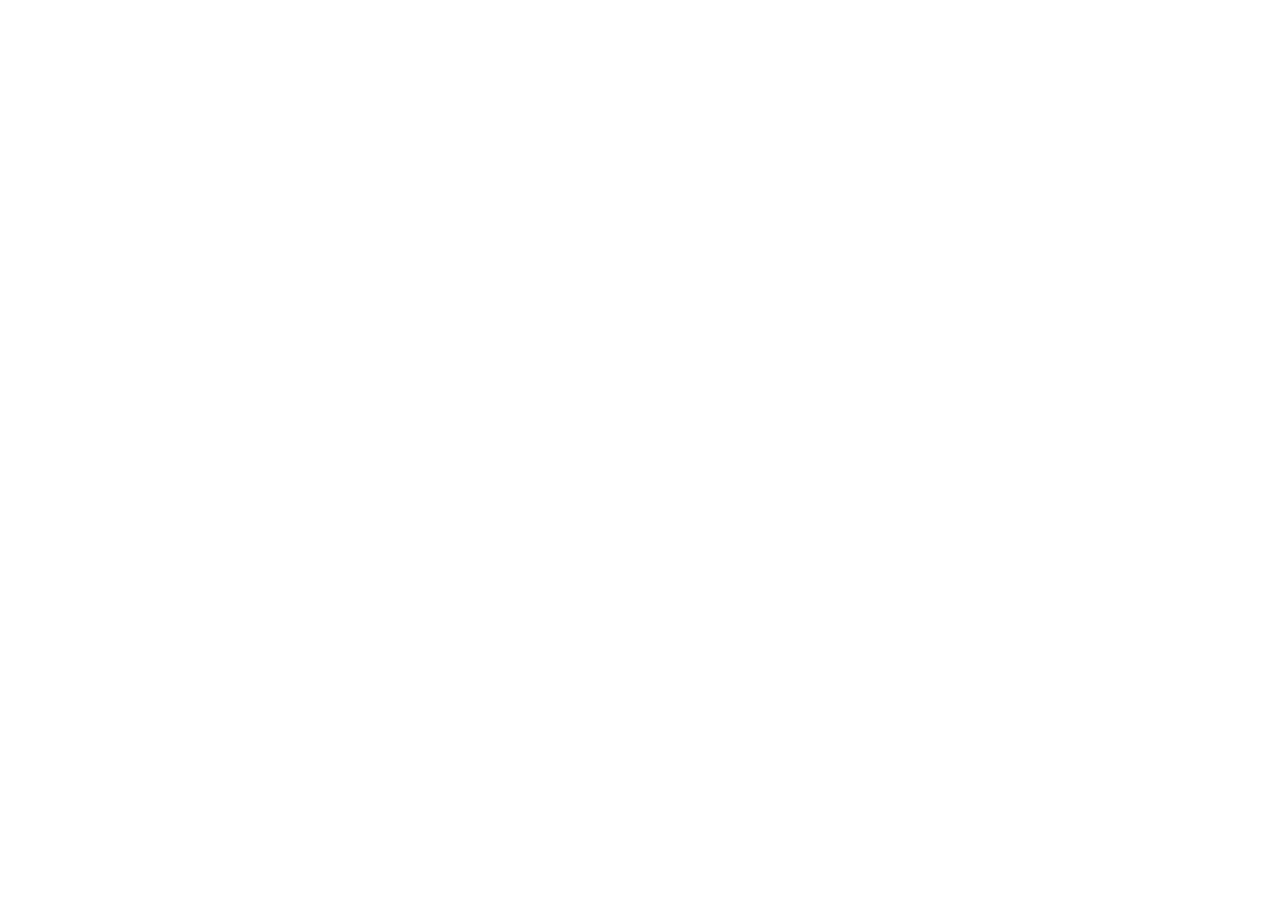
==== commit e56a55ec: "Audit Okinawa dashboard data freshness 2026-07-12" ====
--- a/index.html
+++ b/index.html
@@ -1 +1 @@
-<!doctype html><html lang=ja><head><meta charset=utf-8><meta name=viewport content=width=device-width,initial-scale=1><title>沖縄エリアマーケティング調査分析ダッシュボード</title><style>:root{--bg:#06120f;--p:#0b241f;--s:#071b17;--l:#1f6757;--t:#effffb;--m:#9fc6bd;--g:#39d99d;--b:#55b7ff;--y:#f5bd43;--r:#ff6b83;--v:#a78bfa}*{box-sizing:border-box}body{margin:0;background:linear-gradient(135deg,#04100e,#08231e 55%,#020807);color:var(--t);font-family:Meiryo,'Yu Gothic UI',system-ui,sans-serif}.app{display:grid;grid-template-columns:340px 1fr;min-height:100vh}.side{position:sticky;top:0;height:100vh;overflow:auto;padding:18px;background:var(--s);border-right:1px solid var(--l)}.main{padding:22px}.box,.panel,.card{border:1px solid var(--l);background:linear-gradient(180deg,#0e2b25,#071b17);border-radius:8px;padding:14px;margin-bottom:14px}h1{font-size:25px;line-height:1.25}.title{font-size:clamp(30px,4vw,48px);line-height:1.05}.muted,.small,p{color:var(--m);line-height:1.65}.tag{display:inline-flex;color:#bff8e8;border:1px solid #2d8b74;background:#0b342c;border-radius:999px;padding:5px 10px;font-size:12px;margin:2px}select,input,textarea,button{width:100%;border:1px solid #2a6a5b;background:#061b17;color:var(--t);border-radius:8px;padding:10px;font:inherit}.grid{display:grid;grid-template-columns:repeat(4,minmax(0,1fr));gap:10px}.layout{display:grid;grid-template-columns:minmax(0,1fr) 400px;gap:16px}.scoregrid{display:grid;grid-template-columns:repeat(3,minmax(0,1fr));gap:10px}.bar{height:10px;background:#183f36;border-radius:999px;overflow:hidden;margin-top:8px}.bar i{display:block;height:100%;border-radius:999px}.num{display:inline-flex;margin-top:7px;border:1px solid var(--y);color:#ffd978;border-radius:999px;padding:2px 8px}.rank{display:grid;gap:8px;max-height:520px;overflow:auto}.rankitem{display:grid;grid-template-columns:34px 1fr auto;gap:10px;align-items:center;border:1px solid #1c5145;background:#09251f;border-radius:8px;padding:10px;cursor:pointer}.badge{width:32px;height:32px;border-radius:8px;display:grid;place-items:center;background:#143b33;color:#bdfbe9;font-weight:900}.viz{height:300px;position:relative;border:1px solid #1a4d42;border-radius:8px;background:#061b17}.dot{position:absolute;width:13px;height:13px;border-radius:50%;transform:translate(-50%,50%);border:2px solid #ffffff55}.axis{position:absolute;color:#83aaa0;font-size:12px}.extract{min-height:230px;font-family:Consolas,monospace;font-size:12px}.tablewrap{overflow:auto}table{width:100%;min-width:980px;border-collapse:collapse}th,td{padding:9px;border-bottom:1px solid #173c34;text-align:left;vertical-align:top}th{color:#9fe9d5;background:#0d3028}.good{color:var(--g)}.mid{color:var(--y)}.bad{color:var(--r)}@media(max-width:1050px){.app,.layout{grid-template-columns:1fr}.side{position:relative;height:auto}.grid,.scoregrid{grid-template-columns:1fr 1fr}}@media(max-width:680px){.grid,.scoregrid{grid-template-columns:1fr}.main{padding:14px}}</style></head><body><div class=app><aside class=side><span class=tag>Koya Area Intelligence v5.1</span><h1>沖縄エリア<br>出店・移転判断OS</h1><p>Google Sheets監査後の41市町村スナップショットを反映。observed / observed_partial / estimated / hypothesis を分離し、欠損はゼロ埋めしません。</p><div class=box><p>業種</p><select id=bt><option value=echo>米軍軍属妊婦向けエコー/写真/産後ケア</option><option value=retail>新店舗・小売/サービス</option><option value=office>事務所移転・営業拠点</option><option value=local>地域型：既存/地元住民ビジネス</option></select></div><div class=box><p>顧客構成</p><select id=mix><option value=us100>米軍軍属ターゲット100%</option><option value=us60>米軍軍属60%・県民40%</option><option value=local100>県民/地域顧客100%</option></select></div><div class=box><p>地域関係性</p><select id=rel><option value=outsider>地域外から単独参入</option><option value=friendly>友好的に長期居住・地域参加</option><option value=local>地元民/地域出身者が運営</option><option value=family>地元有力者・親戚・子供の関係あり</option><option value=intro>自治会/模合/紹介者の後押しあり</option><option value=partner>既存地元事業者と共同/暖簾分け</option></select></div><div class=box><p>地域</p><select id=rg><option value=>全地域</option></select></div><div class=box><p>候補地入力</p><input id=q value=北谷町桑江><p class=small>例：北谷町桑江 / 美浜 / 名護市字辺野古 / 金武町金武</p></div><div class=box><p>検索候補</p><div id=sug class=rank></div></div></aside><main class=main><section class=panel><span class=tag>41市町村</span><span class=tag>R3交通実測</span><span class=tag>MKT_MAP_EXPORT 2026-06-29反映</span><span class=tag>米軍/県民モデル分離</span><h2 class=title>沖縄の地域特性を、出店判断の数字へ変換する。</h2><p class=muted>地域型ビジネスはGDPや交通だけでなく、誰が運営し、誰が紹介し、地域内で正当性があるかで結果が変わります。米軍軍属ターゲットは別モデルで評価します。</p><div id=kpis class=grid></div></section><section class=layout><div class=panel><h2 id=dec></h2><div id=meta class=muted></div><div id=scores class=scoregrid></div></div><div class=panel><h2>GDP × 新規親和</h2><div id=viz class=viz></div><p class=small>点を押すと候補地が切り替わります。</p></div></section><section class=layout><div class=panel><h2>候補地ランキング</h2><div id=rank class=rank></div></div><div class=panel><h2>分析メモ / 抽出データ</h2><p id=memo class=muted></p><textarea id=js class=extract></textarea></div></section><section class='panel tablewrap'><h2>市町村比較</h2><table><thead><tr><th>市町村</th><th>GDP</th><th>交通量</th><th>所得</th><th>新規親和</th><th>同調圧力</th><th>ユイマール</th><th>戦略</th></tr></thead><tbody id=rows></tbody></table></section></main></div><script>const D=[['那覇','那覇市',314009,13938.76,2605,64508,21500,86.8,92.3,35,8.4,61.8,21.7,0,21.7,82.1,15.1,'経済中心・空港直結','新規親和'],['中部','浦添市',115897,4135.58,2402,63611,35000,82.4,77.6,35.6,13.9,43.4,24.8,0,24.8,76.6,18.3,'国道58号高交通量','新規親和'],['中部','沖縄市',142408,3364.13,2021,12563,5500,72.7,73.6,36.3,25.6,57.7,31,0,31,55.6,25,'嘉手納基地隣接','地域密着'],['中部','うるま市',126152,2712.3,1737,34732,12000,66.1,75.5,36.9,25.2,50.5,31.1,0,31.1,64.8,24.9,'製造業・住宅拡大','新規親和'],['中部','宜野湾市',100177,2281.02,2144,50810,28000,78.6,82.7,37.5,12.9,60.6,25.2,0,25.2,73.5,18.3,'国道58号商業集積','新規親和'],['北部','名護市',64166,2209.04,2030,9913,6000,69,69.1,38.1,28,49.4,33.1,3.8,33.1,53,26.8,'辺野古・北部拠点','地域密着'],['宮古','宮古島市',52903,1785.43,2230,15801,5000,55.7,64.9,60.8,51.6,58.6,56.2,28.9,56.2,45.8,46.6,'離島観光','地域密着'],['八重山','石垣市',47618,1665.67,2089,24233,8500,54.5,65.5,61.4,51.7,59,56.6,28.8,56.6,49.2,46.9,'八重山観光','地域密着'],['南部','豊見城市',64998,1659.02,2277,17105,8000,59.4,64.7,40,30.4,49.2,35.2,7.8,35.2,54.2,28.7,'豊崎・空港隣接','地域密着'],['南部','糸満市',61438,1423.14,2010,20423,9000,55,63.1,40.6,31.2,49,35.9,9.1,35.9,54.9,29.3,'南部観光・漁港','地域密着'],['中部','西原町',35280,1237.69,2171,32848,16000,72.2,71.1,49.3,32.3,63,40.8,7.4,40.8,62.5,40.6,'大学・医療・IC','地域密着'],['南部','南風原町',40675,965.36,2322,63851,28000,59.1,60.8,49.9,36.2,37.7,43.1,14.9,43.1,45.8,42.9,'那覇近接・IC','地域密着'],['南部','南城市',44994,883.75,2043,44407,10000,53,65.3,64.5,41.2,60.4,52.9,18.3,52.9,64.9,42,'南部観光・集落性','地域密着'],['中部','北谷町',28322,874.31,2719,65579,35000,81.1,79,51.1,20.3,65.7,35.7,0,35.7,77.7,34.5,'アメリカンビレッジ・米軍住宅','新規親和'],['中部','読谷村',41524,625.5,2099,25000,12000,63.2,62.6,51.8,36.4,54,44.1,14.5,44.1,56.5,43.6,'郊外型商業','地域密着'],['南部','八重瀬町',31686,615.51,2165,44407,12000,52.2,50.4,74.4,62.8,46.1,68.6,45.2,80.6,26.7,64.9,'住宅開発・共同体','ユイマール'],['北部','恩納村',11213,487.99,2369,19353,9000,68.6,61.5,53,37.3,54.2,45.2,15.8,45.2,29,44.4,'リゾート集積','地域密着'],['中部','北中城村',18143,438.36,2373,29231,14000,73.1,64.5,53.6,36.5,63.2,45.1,13.9,45.1,58.8,44.2,'大型SC・医療','地域密着'],['中部','中城村',22563,407.13,2311,18000,9000,51.7,53.5,54.3,40.7,52.8,47.5,22,59.5,50.6,46.7,'住宅地・湾岸','地域密着'],['北部','本部町',12368,401.86,2091,16239,7000,51,52,76.9,63.4,62.6,70.2,45.2,82.2,41.4,65.9,'美ら海観光','ユイマール'],['中部','嘉手納町',13292,393.36,3284,28000,14000,64.8,58.6,55.5,39.5,54.6,47.5,19,47.5,56.3,46.4,'嘉手納基地正門','地域密着'],['南部','与那原町',19644,377.79,2153,38712,18000,50.4,43.2,56.1,45.1,36,50.6,30,62.6,30,49.6,'東海岸玄関','地域密着'],['北部','金武町',10788,210.75,2560,27190,12000,59.8,43,56.8,45.5,36.3,51.2,30.5,63.2,25.5,50.1,'キャンプコートニー','地域密着'],['北部','久米島町',6917,204.62,1972,6222,2800,47.4,44.9,79.4,67,62,73.2,51.3,85.2,35.1,68.7,'小規模共同体','ユイマール'],['北部','今帰仁村',8943,179.32,1723,6535,3000,45.1,43.3,80,67.8,61.8,73.9,52.6,85.9,34.7,69.3,'農業・観光','ユイマール'],['北部','宜野座村',5935,179.29,2663,18690,8000,52.8,35.9,58.6,48.8,35.3,53.7,36.2,65.7,19.8,52.4,'東海岸工業','地域密着'],['八重山','竹富町',3947,160.51,2266,1139,500,46.7,40.9,81.3,69.3,61.8,75.3,55,87.3,31.8,70.5,'世界自然遺産','ユイマール'],['北部','国頭村',4409,120,2159,5355,2500,49,41.8,81.9,57.2,62.3,69.6,42.6,81.6,41.7,64,'超低交通量','ユイマール'],['北部','伊江村',4018,117.8,2174,1737,900,45.5,26.8,82.5,74.7,43.8,78.6,65.3,90.6,2,73.8,'農業島・米軍訓練場','共同体'],['八重山','与那国町',1689,94.68,3315,1139,500,52.1,40.1,83.1,58.4,62.4,70.8,44.4,82.8,39.5,65.1,'最西端・自衛隊','ユイマール'],['北部','大宜味村',3073,75.14,1864,9913,4000,43.9,26.4,83.8,75.5,44.3,79.7,66.3,91.7,5.1,74.7,'農業地域','共同体'],['南部','南大東村',1243,59.12,3219,1139,500,44.7,35.8,84.4,60.5,61.9,72.5,48,84.5,38,66.6,'離島共同体','ユイマール'],['北部','東村',1616,58.24,2104,2260,1200,46.6,23.8,85,64.9,44.2,75,56.6,87,9.2,69.2,'小規模共同体','ユイマール'],['北部','伊平屋村',1122,47.01,2374,1139,500,42.7,21.3,85.6,78.1,43.8,81.9,70.6,93.9,-0.1,76.6,'農業島','共同体'],['南部','座間味村',884,42.59,2678,1200,600,44.7,21.2,86.3,78.4,44.1,82.4,71,94.4,-0.1,77,'観光島','共同体'],['宮古','多良間村',1064,42.51,1973,800,400,44.3,32.1,86.9,74.9,62.1,80.9,63.7,92.9,28.5,75.3,'小規模共同体','共同体'],['北部','伊是名村',1276,40.37,2392,1139,500,42.7,18.7,87.5,79.8,44.1,83.7,73.3,95.7,-1,78.1,'農業・歴史','共同体'],['南部','渡嘉敷村',691,32.62,2507,1500,700,41.9,29.6,88.1,76.3,62,82.2,65.9,94.2,27.9,76.4,'観光島','共同体'],['南部','北大東村',569,32.07,4230,1139,500,42.1,16.7,66.8,59.2,34.2,63,53.4,75,6.3,60.6,'所得高・製造','地域密着'],['南部','粟国村',656,25.01,2313,800,400,40.2,15.1,89.4,81.9,44,85.7,76.6,97.7,-2.4,79.9,'人口減少','共同体'],['南部','渡名喜村',324,10.95,3306,600,300,39,13.8,90,82.7,44,86.4,77.9,98.4,-2.9,80.5,'伝統的集落','共同体']];const P=[['北谷町','美浜','観光商業・アメリカンビレッジ周辺',155,96,78,88,94,18,'observed_partial+estimated'],['北谷町','桑江','住宅地・米軍住宅/アメリカンビレッジ近接',141.6,98,72,90,88,22,'observed_partial+estimated'],['北谷町','伊平','住宅成長・国道58号背後',112,92,72,84,82,24,'estimated_admin'],['沖縄市','山内','現店舗周辺・コザ/嘉手納接続',96,78,62,76,58,34,'observed_partial'],['嘉手納町','字嘉手納','嘉手納基地正門周辺',63,74,62,92,62,39,'observed_partial+estimated'],['名護市','字辺野古','辺野古新基地工事需要・北部観光拠点',77,66,56,62,48,46,'estimated_admin'],['金武町','金武','キャンプコートニー周辺・地域密着',45,58,50,70,34,58,'estimated_admin'],['東村','平良','小規模共同体・観光/農業',12,39,26,18,8,73,'estimated_admin'],['本部町','渡久地','観光導線・美ら海周辺',36,54,42,38,40,64,'estimated_admin'],['南城市','知念','南部観光・集落性',49,55,45,28,44,56,'estimated_admin']];const C=D.map((r,i)=>({id:i+1,region:r[0],name:r[1],pop:r[2],gdp:r[3],income:r[4],traffic:r[5],avg:r[6],store:r[7],newBiz:r[8],yuimaru:r[9],pressure:r[10],community:r[11],paradox:r[12],newcomer:r[13],referral:r[14],largeSc:r[15],localAdvRaw:r[16],localAdv:Math.max(0,r[16]),feature:r[17],segment:r[18],evidence:'observed_partial+traffic_R3_2021+estimated_culture_model'}));const $=id=>document.getElementById(id),yen=new Intl.NumberFormat('ja-JP'),clamp=(v,min=0,max=100)=>Math.max(min,Math.min(max,Number(v)||0)),r1=v=>Math.round((Number(v)||0)*10)/10,norm=s=>String(s||'').toLowerCase().split(' ').join('').split('　').join('').split('・').join('').split('ー').join('').split('字').join('');let sel=null;function city(q){let n=norm(q);return C.find(c=>n.includes(norm(c.name))||n.includes(norm(c.name.replace('市','').replace('町','').replace('村',''))))||C[13]}function place(q){let n=norm(q),d=P.find(p=>n.includes(norm(p[0]+p[1]))||n.includes(norm(p[1])));if(d)return d;let c=city(q),name=q.replace(c.name,'').trim()||'入力行政区',txt=c.name+name,base=['北谷','美浜','桑江','伊平','嘉手納','金武','辺野古','山内','基地','キャンプ','普天間'].some(x=>txt.includes(x)),tour=['美浜','観光','ビーチ','リゾート','空港','港'].some(x=>txt.includes(x)),res=['桑江','伊平','住宅','津嘉山','豊崎','山内'].some(x=>txt.includes(x)),road=clamp(38+(c.traffic>50000?35:c.traffic>20000?24:0)+(base?8:0));return[c.name,name,(base?'米軍/基地導線・':tour?'観光/商業導線・':res?'住宅生活圏・':'推計行政区・')+c.feature,Math.max(1,r1(c.gdp*(base?.055:tour?.065:res?.045:.035))),r1(c.store*.34+c.newBiz*.22+road*.18+(base?14:0)+(tour?7:0)+(res?5:0)-c.pressure*.08),road,base?88:tour?68:45,r1(c.largeSc+(tour?12:res?5:0)),r1(c.pressure+(res?4:0)),'estimated_admin']}function log(v,m){return clamp(Math.log1p(Math.max(0,v))/Math.log1p(m)*100)}function rel(){return{outsider:[0,0],friendly:[18,20],local:[28,34],family:[38,44],intro:[42,52],partner:[46,94]}[$('rel').value]||[0,0]}function ev(p){let c=C.find(x=>x.name===p[0])||C[0],market=clamp(log(c.pop,314009)*.34+log(c.gdp,13938.76)*.30+clamp((c.income-1700)/16)*.12+log(p[3],550)*.24),access=clamp((Math.sqrt(c.traffic||0)/Math.sqrt(65579))*55+p[5]*.45),comm=clamp((c.yuimaru+c.referral+c.community)/3),scar=clamp(clamp((2600-c.income)/9)*.22+(100-log(c.gdp,13938.76))*.23+(100-log(p[3],550))*.20+(100-access)*.17+(100-market)*.18),bridge=clamp(access*.30+c.largeSc*.22+c.newBiz*.22+market*.18+(c.income>2400?8:0)),bond=clamp(c.yuimaru*.35+c.referral*.20+comm*.20+scar*.18+p[8]*.07),out=clamp(p[8]*.34+bond*.22+scar*.24+(100-bridge)*.20),par=clamp(bond*.34+scar*.24+(100-bridge)*.22+p[8]*.20),co=clamp(bond*.34+comm*.26+bridge*.18+(100-out)*.12+c.community*.10),rr=rel(),after=clamp(out-rr[0]),local=clamp(market*.20+access*.10+c.newBiz*.12+bridge*.14+(100-after)*.16+comm*.14+rr[1]*.14),base=['北谷町','沖縄市','嘉手納町','宜野湾市','金武町','名護市'].includes(c.name),comfort=clamp((base?82:42)+access*.16+p[6]*.24),us=clamp(p[6]*.30+comfort*.25+access*.18+c.largeSc*.12+90*.15),bt=$('bt').value,m=$('mix').value,total=bt==='echo'?(m==='us100'?us:m==='us60'?us*.6+local*.4-out*.06:local):bt==='local'?local*.58+co*.28+bond*.14-after*.05:market*.28+access*.22+c.newBiz*.20+c.largeSc*.12+(100-after)*.10,cap=100;if((bt==='retail'||bt==='office')&&(c.pop<10000||c.gdp<250))cap=62;if(bt==='local'&&comm>=75&&rr[1]<55)cap=Math.min(cap,68);if(bt==='local'&&rr[1]>=76)cap=Math.max(cap,82);total=clamp(Math.min(total,cap));return{city:c,total:r1(total),cap,market:r1(market),access:r1(access),community:r1(comm),scarcity:r1(scar),bridging:r1(bridge),bonding:r1(bond),outsider:r1(out),after:r1(after),paradox:r1(par),coCreation:r1(co),localFit:r1(local),usDemand:r1(us),comfort:r1(comfort),newBiz:c.newBiz,pressure:c.pressure,yuimaru:c.yuimaru,largeSc:c.largeSc,localAdvRaw:c.localAdvRaw,localAdvVisual:c.localAdv,evidence:p[9],gdpOku:p[3]}}function sc(t,v,c){return '<div class=card><span>'+t+'</span><div class=bar><i style=width:'+clamp(v)+'%;background:'+c+'></i></div><b class=num>'+r1(v)+'</b></div>'}function lab(v){return v>=78?['優先候補','good']:v>=62?['小規模実証','mid']:v>=48?['慎重検証','mid']:['非優先','bad']}function render(){let p=sel||place($('q').value),e=ev(p),c=e.city,l=lab(e.total);$('kpis').innerHTML=[['市町村',C.length+'件'],['GDP合計',yen.format(Math.round(C.reduce((a,c)=>a+c.gdp,0)))+'億円'],['顧客構成',$('mix').selectedOptions[0].text],['証拠','observed_partial']].map(x=>'<div class=card><span>'+x[0]+'</span><b>'+x[1]+'</b></div>').join('');$('dec').innerHTML='<span class='+l[1]+'>'+l[0]+' '+e.total+'</span>';$('meta').innerHTML='<b>'+p[0]+' '+p[1]+'</b><br>'+p[2]+'<br>証拠レーン: '+p[9]+' / '+c.feature+'<br>R3交通量: '+yen.format(c.traffic)+'台/日、平均 '+yen.format(c.avg)+'台/日 / '+c.evidence;$('scores').innerHTML=sc('総合出店適合',e.total,'var(--g)')+sc('米軍軍属需要',e.usDemand,'var(--v)')+sc('米軍安心エリア',e.comfort,'var(--g)')+sc('地域型適合',e.localFit,'var(--g)')+sc('関係補正後の参入摩擦',e.after,'var(--r)')+sc('所得/GDP/交通不足圧',e.scarcity,'var(--r)')+sc('共助・ユイマール資本',e.bonding,'var(--y)')+sc('外部橋渡し資本',e.bridging,'var(--b)')+sc('パラドクス圧',e.paradox,'var(--y)')+sc('地域共創余地',e.coCreation,'var(--g)')+sc('地元出身優位 raw',e.localAdvRaw,'var(--b)')+sc('地元出身優位 表示',e.localAdvVisual,'var(--b)')+sc('交通/道路アクセス',e.access,'var(--b)')+sc('ゲート上限',e.cap,'var(--r)');let memo=[];if($('bt').value==='echo')memo.push('米軍軍属ターゲットは県民所得/GDPとは別ベクトル。嘉手納基地・米軍住宅・英語予約・ドル建て心理・円安購買力を重視。');if($('bt').value==='local')memo.push('地域型は誰が運営し誰が紹介するかが重要。地元有力者、親戚、自治会、既存店提携で参入摩擦が下がる。');if(e.scarcity>62)memo.push('所得・GDP・交通量の不足圧が強く、共助や相互扶助が生活防衛として機能しやすい。');if(e.coCreation>66)memo.push('地域ぐるみ化・既存事業者連携・紹介者経由なら、閉じた結束を発展資産へ変換できる余地がある。');$('memo').textContent=memo.join(' ');$('js').value=JSON.stringify({businessType:$('bt').value,customerMix:$('mix').value,relationship:$('rel').selectedOptions[0].text,place:{city:p[0],district:p[1],trait:p[2],gdpOku:p[3],evidenceLane:p[9]},scores:e,warning:'文化心理・関係資本スコアは仮説。MEO/予約率/紹介率/地元紹介者/自治会/既存店連携/現地ヒアリングで検証。'},null,2);rank();viz();rows();sug()}function rankScore(d){return ev(d).total}function rank(){let r=$('rg').value,a=P.filter(p=>!r||(C.find(c=>c.name===p[0])||{}).region===r);if(a.length<12)a=[...P,...C.filter(c=>!r||c.region===r).map(c=>place(c.name))];a.sort((x,y)=>rankScore(y)-rankScore(x));$('rank').innerHTML=a.slice(0,20).map((d,i)=>'<div class=rankitem data-k='+d[0]+'|'+d[1]+'><div class=badge>'+(i+1)+'</div><div><b>'+d[0]+' '+d[1]+'</b><div class=small>'+d[2]+' / GDP '+d[3]+'億円 / '+d[9]+'</div></div><div class=num>'+rankScore(d)+'</div></div>').join('');document.querySelectorAll('.rankitem').forEach(el=>el.onclick=()=>{let k=el.dataset.k.split('|');sel=P.find(d=>d[0]===k[0]&&d[1]===k[1])||place(k[0]+k[1]);$('q').value=k[0]+k[1];render()})}function viz(){let m=Math.max(...C.map(c=>c.gdp));$('viz').innerHTML='<span class=axis style=left:12px;top:10px>新規親和</span><span class=axis style=right:12px;bottom:8px>GDP規模</span>';C.forEach(c=>{let d=document.createElement('button');d.className='dot';d.style.left=8+Math.sqrt(c.gdp/m)*86+'%';d.style.bottom=8+c.newBiz*.84+'%';d.style.background=c.segment.includes('共同体')?'var(--r)':c.segment.includes('ユイ')?'var(--y)':c.segment.includes('新規')?'var(--g)':'var(--b)';d.title=c.name+' GDP '+c.gdp+'億円 / 新規親和 '+c.newBiz;d.onclick=()=>{sel=place(c.name);$('q').value=c.name;render()};$('viz').appendChild(d)})}function rows(){let r=$('rg').value;$('rows').innerHTML=C.filter(c=>!r||c.region===r).sort((a,b)=>b.gdp-a.gdp).map(c=>'<tr><td><b>'+c.name+'</b><div class=small>'+c.region+' / '+c.segment+'</div></td><td>'+yen.format(c.gdp)+'億円</td><td>'+yen.format(c.traffic)+'台/日<div class=small>平均 '+yen.format(c.avg)+'</div></td><td>'+yen.format(c.income)+'千円</td><td>'+c.newBiz+'</td><td>'+c.pressure+'</td><td>'+c.yuimaru+'</td><td>'+(c.segment.includes('新規')?'広告/MEO/予約導線で短期テスト':c.segment.includes('共同体')?'紹介者・自治会・既存店提携から実証':'地域関係性と現地反応で検証')+'</td></tr>').join('')}function sug(){let q=norm($('q').value),r=$('rg').value,a=P.filter(p=>(!r||(C.find(c=>c.name===p[0])||{}).region===r)&&(!q||norm(p[0]+p[1]+p[2]).includes(q))).slice(0,8);if(q&&!a.length)a=[place($('q').value)];$('sug').innerHTML=a.map(d=>'<button data-k='+d[0]+'|'+d[1]+'><b>'+d[0]+' '+d[1]+'</b><div class=small>'+d[2]+'</div></button>').join('');document.querySelectorAll('#sug button').forEach(b=>b.onclick=()=>{let k=b.dataset.k.split('|');sel=P.find(d=>d[0]===k[0]&&d[1]===k[1])||place(k[0]+k[1]);$('q').value=k[0]+k[1];render()})}[...new Set(C.map(c=>c.region))].forEach(r=>$('rg').insertAdjacentHTML('beforeend','<option>'+r+'</option>'));['bt','mix','rel','rg'].forEach(id=>$(id).oninput=()=>{sel=null;render()});$('q').oninput=()=>{sel=null;render()};render();</script></body></html>+<!doctype html><html lang="ja"><head><meta charset="utf-8"><meta name="viewport" content="width=device-width,initial-scale=1"><title>Okinawa Area Marketing Dashboard</title></head><body><script>const b64="[base64]/[base64]/jgrzjg63ln4vjgoHjgZfjgb7jgZvjgpPjgILmnIDntYLnm6Pmn7s6IDIwMjYtMDctMTIgLyDlhazplovniYjjga/pnZnnmoTjgrnjg4rjg4Pjg5fjgrfjg6fjg4Pjg4jjgafjgZnjgII8L3A+PGRpdiBjbGFzcz1ib3g+PHA+5qWt56iuPC9wPjxzZWxlY3QgaWQ9YnQ+PG9wdGlvbiB2YWx1ZT1lY2hvPuexs+i7jei7jeWxnuWmiuWppuWQkeOBkeOCqOOCs+ODvC/[base64]/[base64]/muKw8L3NwYW4+PHNwYW4gY2xhc3M9dGFnPk1LVF9NQVBfRVhQT1JUIDIwMjYtMDctMTLnm6Pmn7vlj43mmKA8L3NwYW4+PHNwYW4gY2xhc3M9dGFnPuexs+i7jS/nnIzmsJHjg6Ljg4fjg6vliIbpm6I8L3NwYW4+PHNwYW4gY2xhc3M9dGFnPuacgOe1guebo+afuyAyMDI2LTA3LTEyPC9zcGFuPjxzcGFuIGNsYXNzPXRhZz5yYXcv6KGo56S65YCk5YiG6ZuiPC9zcGFuPjxoMiBjbGFzcz10aXRsZT7mspbnuITjga7lnLDln5/[base64]/[base64]/[base64]/[base64]/[base64]/[base64]/[base64]/pmqPmjqUnLCflnLDln5/[base64]/5Y6f55S6JywzNTI4MCwxMjM3LjY5LDIxNzEsMzI4NDgsMTYwMDAsNzIuMiw3MS4xLDQ5LjMsMzIuMyw2Myw0MC44LDcuNCw0MC44LDYyLjUsNDAuNiwn5aSn5a2m44O75Yy755mC44O7SUMnLCflnLDln5/lr4bnnYAnXSxbJ+WNl+mDqCcsJ+WNl+miqOWOn+eUuicsNDA2NzUsOTY1LjM2LDIzMjIsNjM4NTEsMjgwMDAsNTkuMSw2MC44LDQ5LjksMzYuMiwzNy43LDQzLjEsMTQuOSw0My4xLDQ1LjgsNDIuOSwn6YKj6KaH6L+R5o6l44O7SUMnLCflnLDln5/lr4bnnYAnXSxbJ+WNl+mDqCcsJ+WNl+WfjuW4gicsNDQ5OTQsODgzLjc1LDIwNDMsNDQ0MDcsMTAwMDAsNTMsNjUuMyw2NC41LDQxLjIsNjAuNCw1Mi45LDE4LjMsNTIuOSw2NC45LDQyLCfljZfpg6joprPlhYnjg7vpm4bokL3mgKcnLCflnLDln5/[base64]/[base64]/lr4bnnYAnXSxbJ+S4remDqCcsJ+WMl+S4reWfjuadkScsMTgxNDMsNDM4LjM2LDIzNzMsMjkyMzEsMTQwMDAsNzMuMSw2NC41LDUzLjYsMzYuNSw2My4yLDQ1LjEsMTMuOSw0NS4xLDU4LjgsNDQuMiwn5aSn5Z6LU0Pjg7vljLvnmYInLCflnLDln5/[base64]/[base64]/[base64]/[base64]/[base64]/[base64]/opo/[base64]/[base64]/MzU6Yy50cmFmZmljPjIwMDAwPzI0OjApKyhiYXNlPzg6MCkpO3JldHVybltjLm5hbWUsbmFtZSwoYmFzZT8n57Gz6LuNL+WfuuWcsOWwjue3muODuyc6dG91cj8n6Kaz5YWJL+WVhualreWwjue3muODuyc6cmVzPyfkvY/lroXnlJ/mtLvlnI/jg7snOifmjqjoqIjooYzmlL/ljLrjg7snKStjLmZlYXR1cmUsTWF0aC5tYXgoMSxyMShjLmdkcCooYmFzZT8uMDU1OnRvdXI/LjA2NTpyZXM/LjA0NTouMDM1KSkpLHIxKGMuc3RvcmUqLjM0K2MubmV3Qml6Ki4yMityb2FkKi4xOCsoYmFzZT8xNDowKSsodG91cj83OjApKyhyZXM/NTowKS1jLnByZXNzdXJlKi4wOCkscm9hZCxiYXNlPzg4OnRvdXI/Njg6NDUscjEoYy5sYXJnZVNjKyh0b3VyPzEyOnJlcz81OjApKSxyMShjLnByZXNzdXJlKyhyZXM/[base64]/[base64]/g+OCqOODquOCoicsZS5jb21mb3J0LCd2YXIoLS1nKScpK3NjKCflnLDln5/lnovpganlkIgnLGUubG9jYWxGaXQsJ3ZhcigtLWcpJykrc2MoJ+mWouS/guijnOato+W+jOOBruWPguWFpeaRqeaTpicsZS5hZnRlciwndmFyKC0tciknKStzYygn5omA5b6XL0dEUC/[base64]/[base64]/liKXjg5njgq/jg4jjg6vjgILlmInmiYvntI3ln7rlnLDjg7vnsbPou43kvY/[base64]/jga7kuI3otrPlnKfjgYzlvLfjgY/jgIHlhbHliqnjgoTnm7jkupLmibbliqnjgYznlJ/mtLvpmLLooZvjgajjgZfjgabmqZ/og73jgZfjgoTjgZnjgYTjgIInKTtpZihlLmNvQ3JlYXRpb24+NjYpbWVtby5wdXNoKCflnLDln5/jgZDjgovjgb/ljJbjg7vml6LlrZjkuovmpa3ogIXpgKPmkLrjg7vntLnku4vogIXntYznlLHjgarjgonjgIHplonjgZjjgZ/ntZDmnZ/[base64]/ku67oqqzjgIJNRU8v5LqI57SE546HL+e0ueS7i+eOhy/lnLDlhYPntLnku4vogIUv6Ieq5rK75LyaL+aXouWtmOW6l+mAo+aQui/[base64]/[base64]/J3ZhcigtLXkpJzpjLnNlZ21lbnQuaW5jbHVkZXMoJ+aWsOimjycpPyd2YXIoLS1nKSc6J3ZhcigtLWIpJztkLnRpdGxlPWMubmFtZSsnIEdEUCAnK2MuZ2RwKyflhITlhoYgLyDmlrDopo/[base64]/kuojntITlsI7nt5rjgafnn63mnJ/jg4bjgrnjg4gnOmMuc2VnbWVudC5pbmNsdWRlcygn5YWx5ZCM5L2TJyk/J+e0ueS7i+iAheODu+iHquayu+S8muODu+aXouWtmOW6l+aPkOaQuuOBi+OCieWun+iovCc6J+WcsOWfn+mWouS/guaAp+OBqOePvuWcsOWPjeW/[base64]";const bin=atob(b64);const bytes=new Uint8Array(bin.length);for(let i=0;i<bin.length;i++)bytes[i]=bin.charCodeAt(i);const html=new TextDecoder("utf-8").decode(bytes);document.open();document.write(html);document.close();<\/script></body></html>
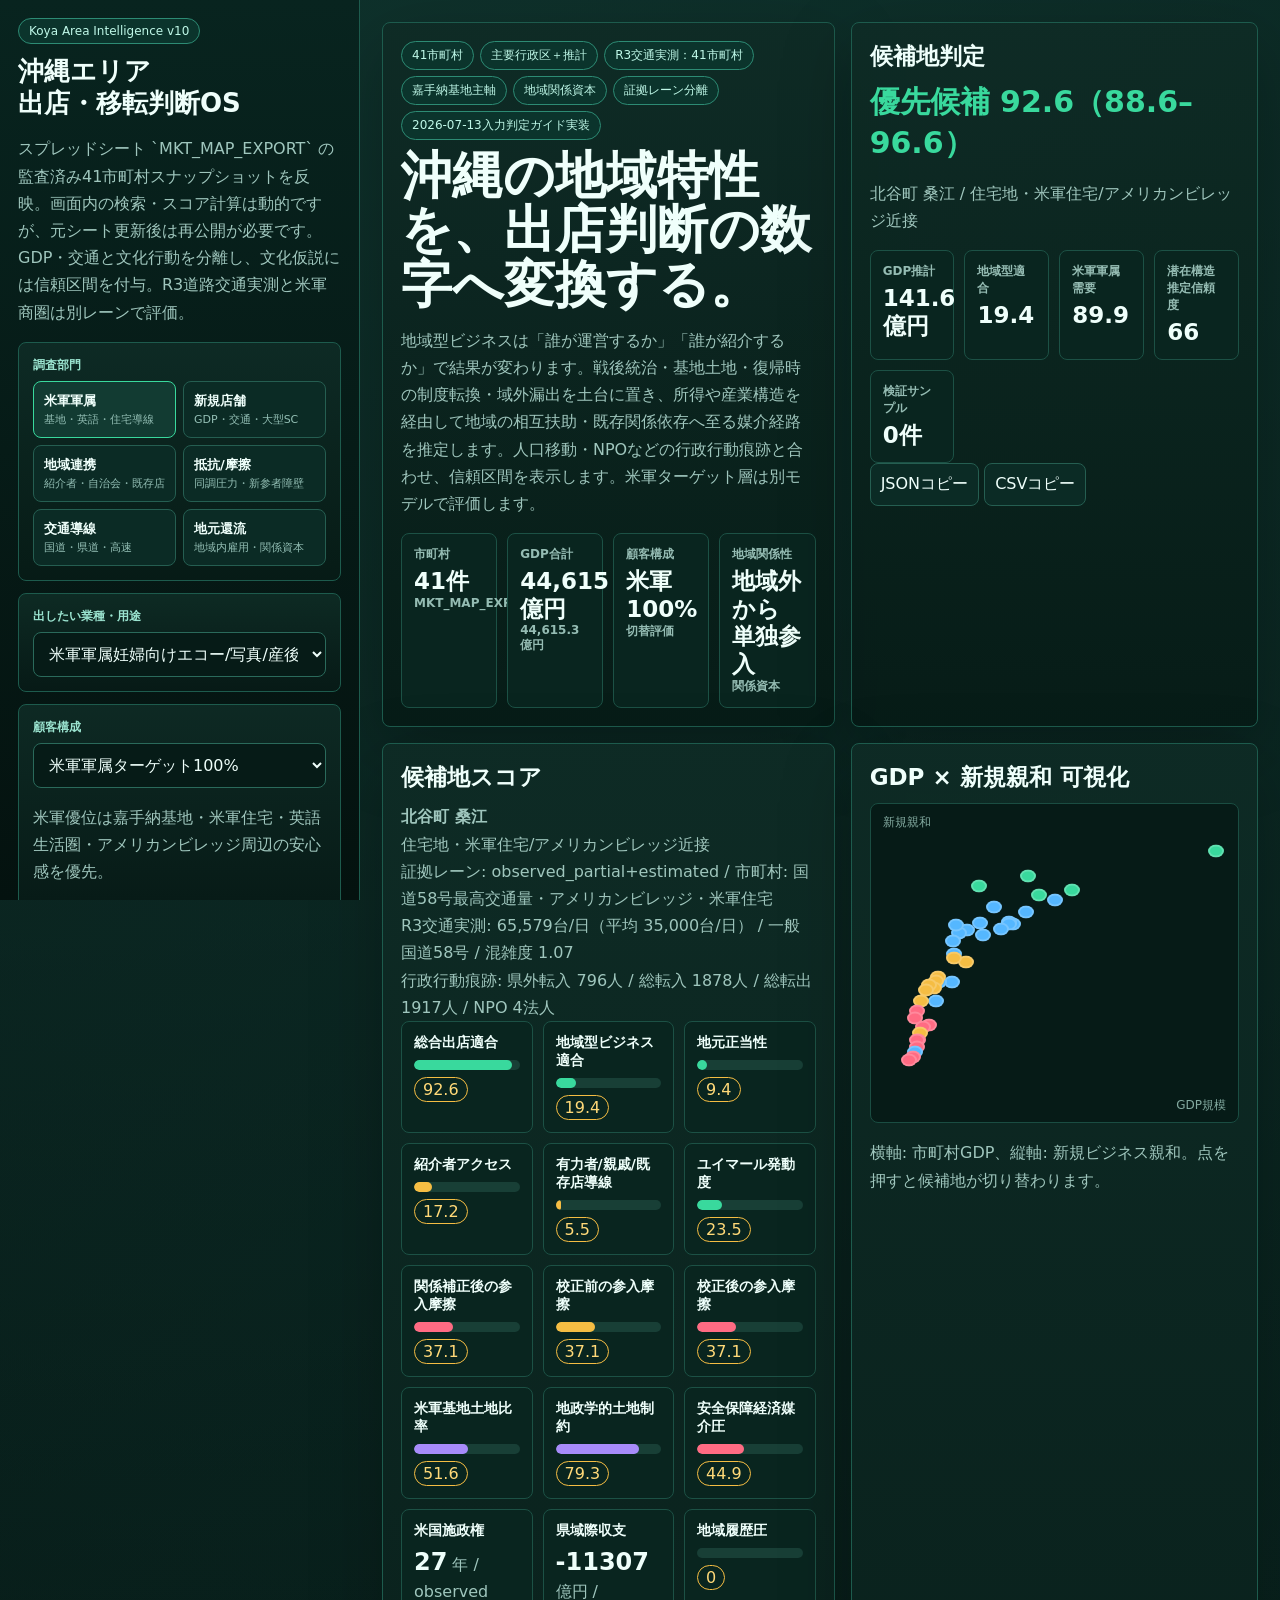
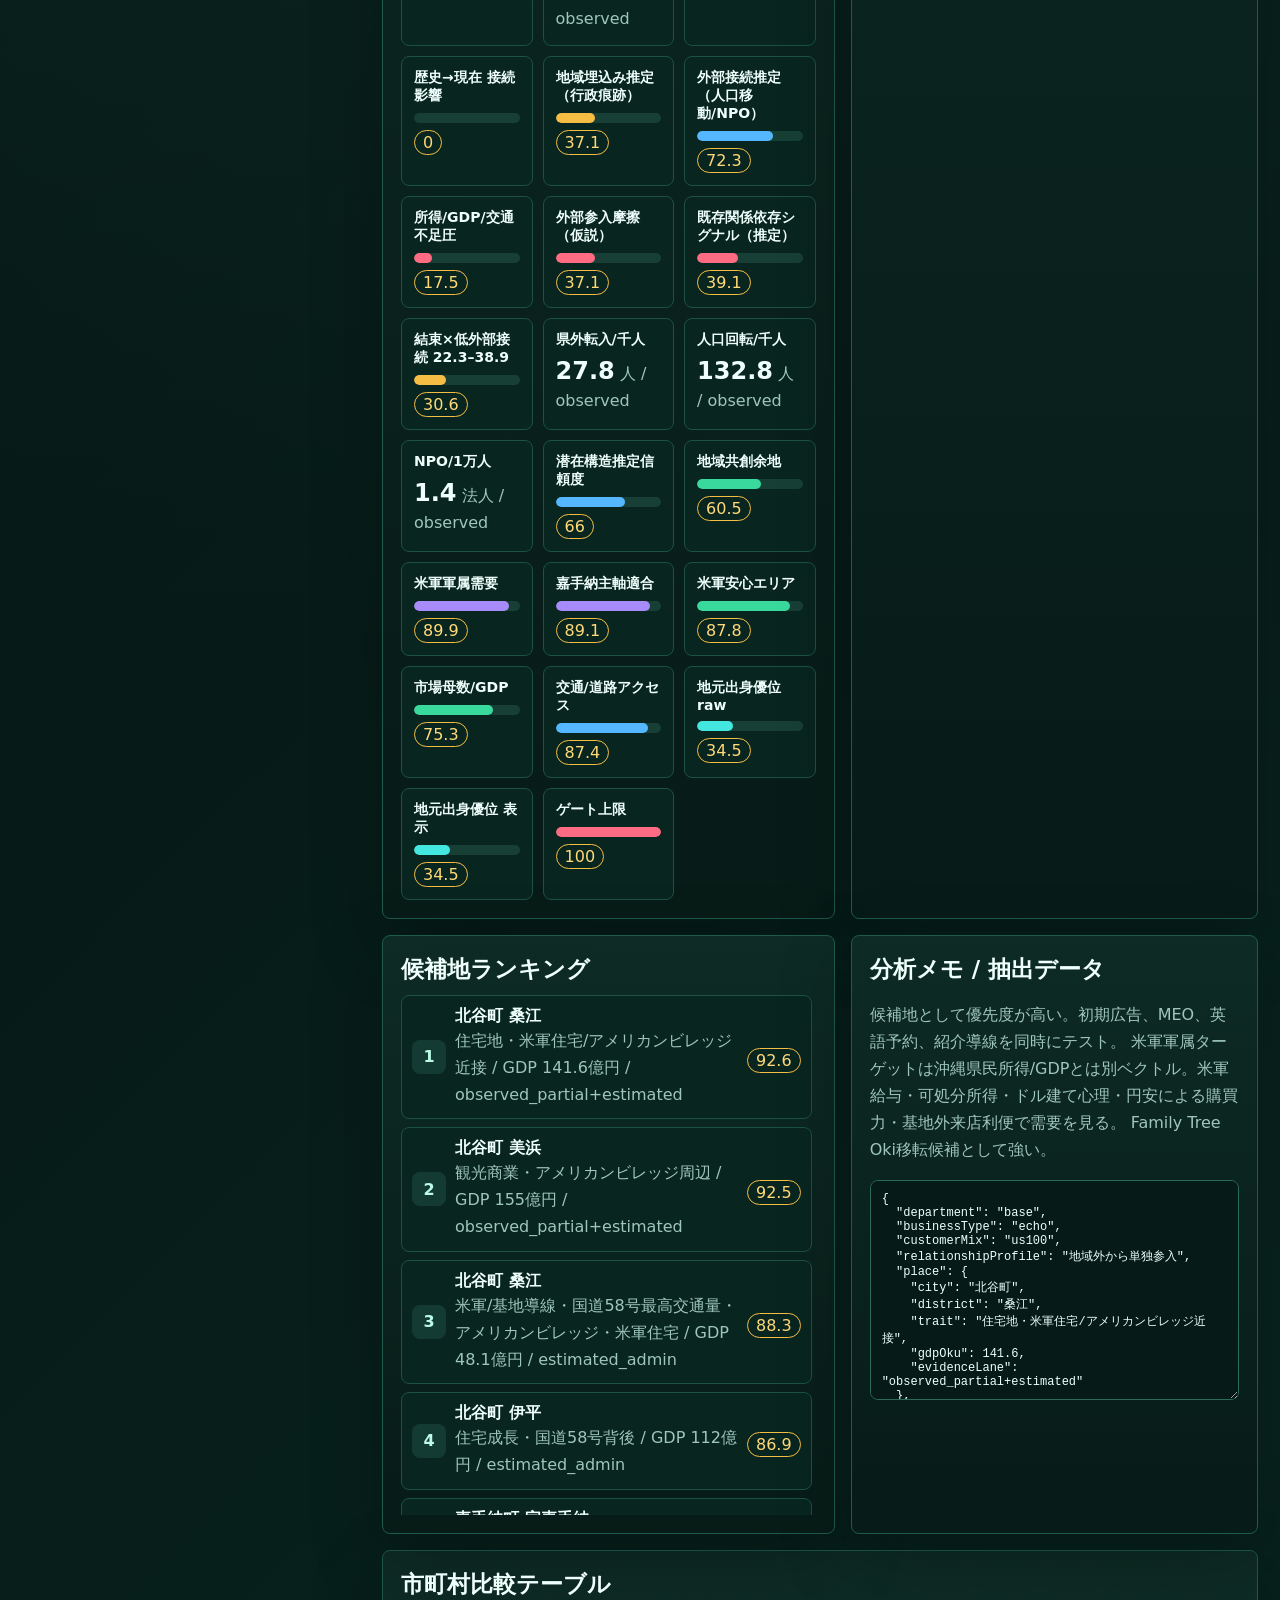
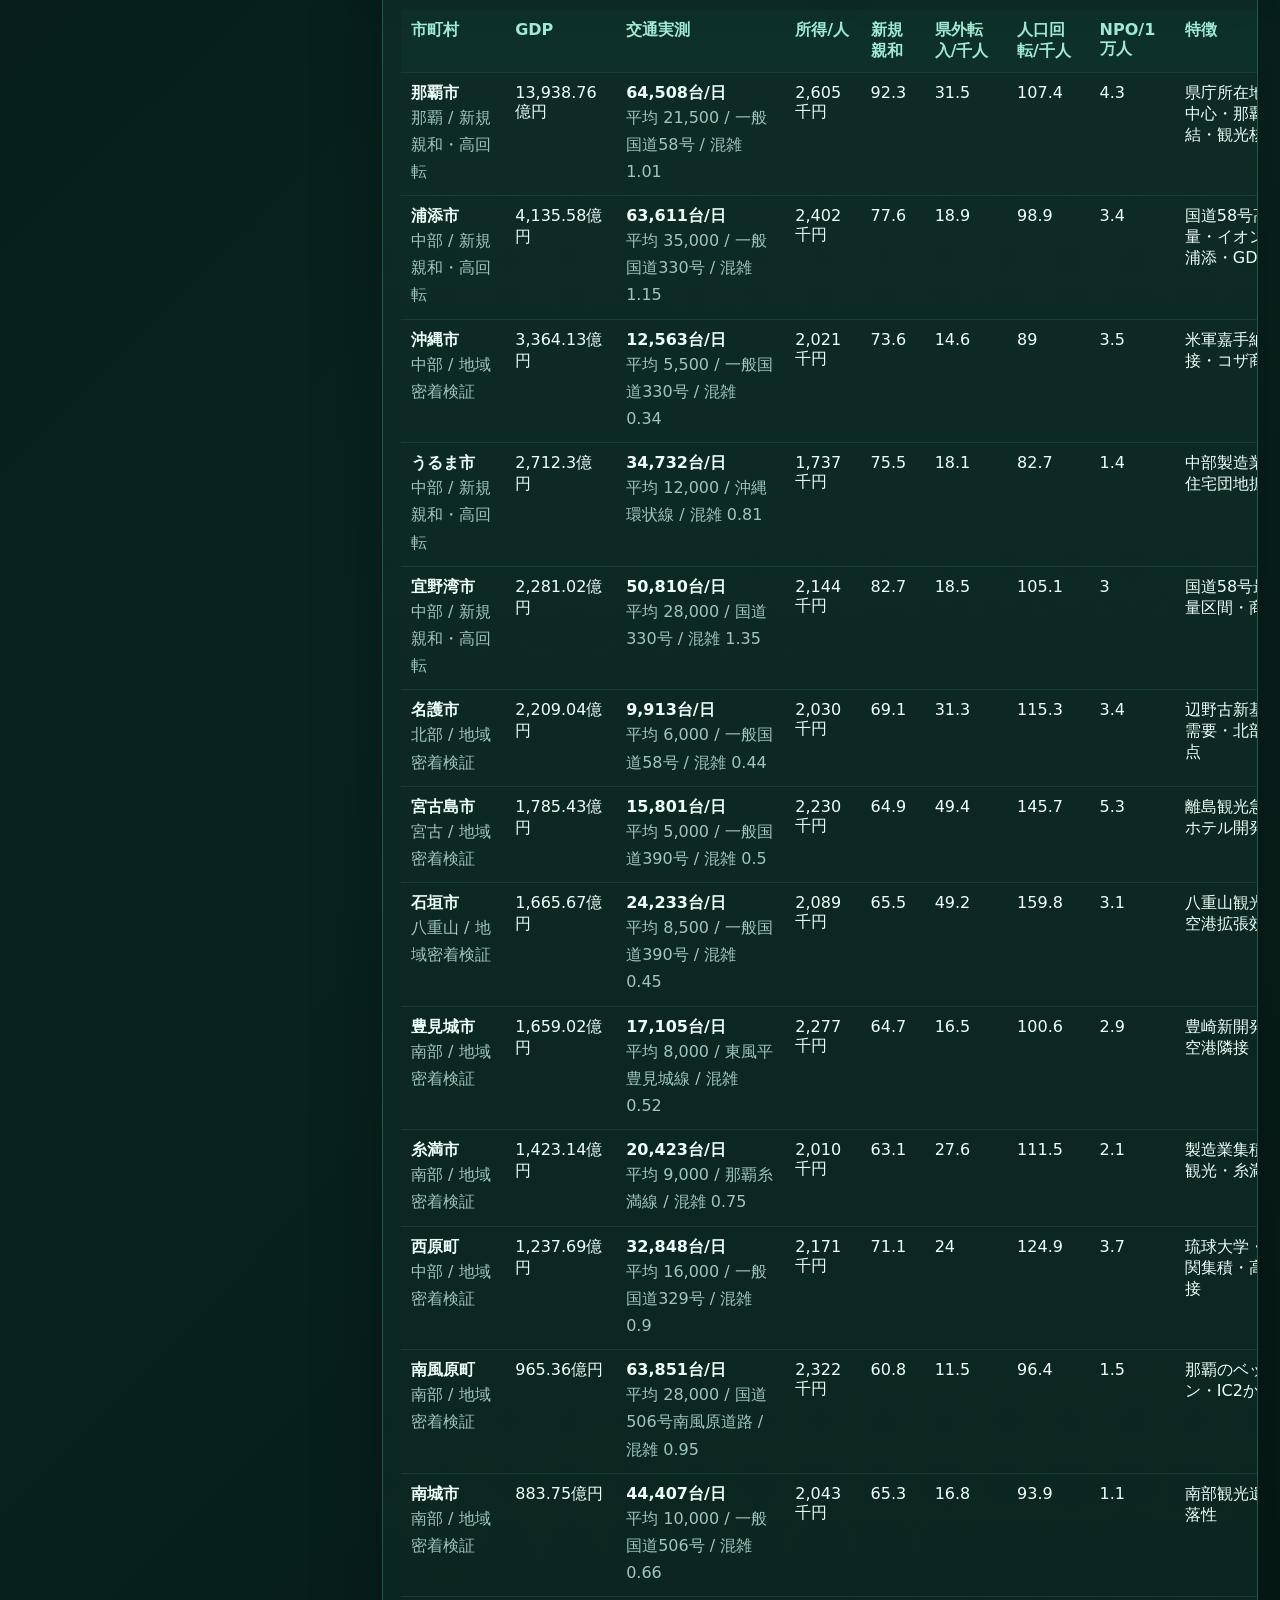
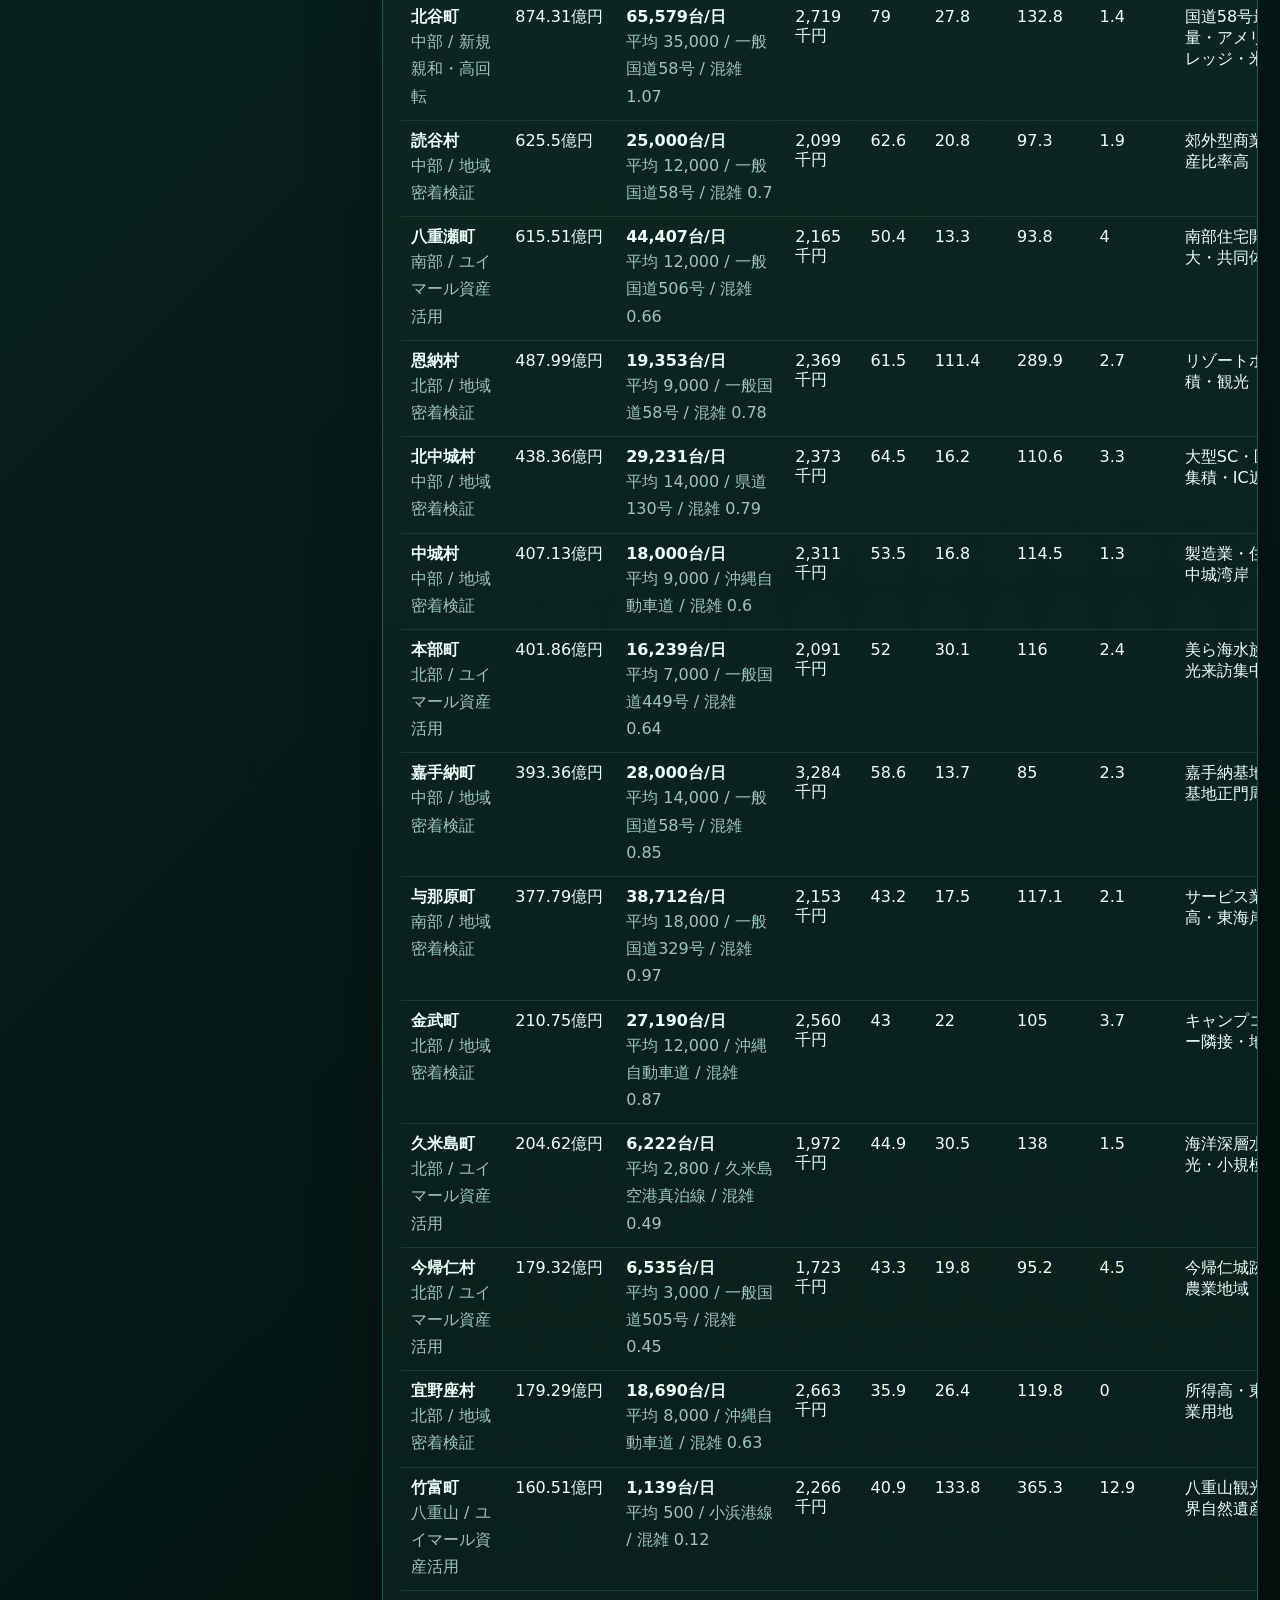
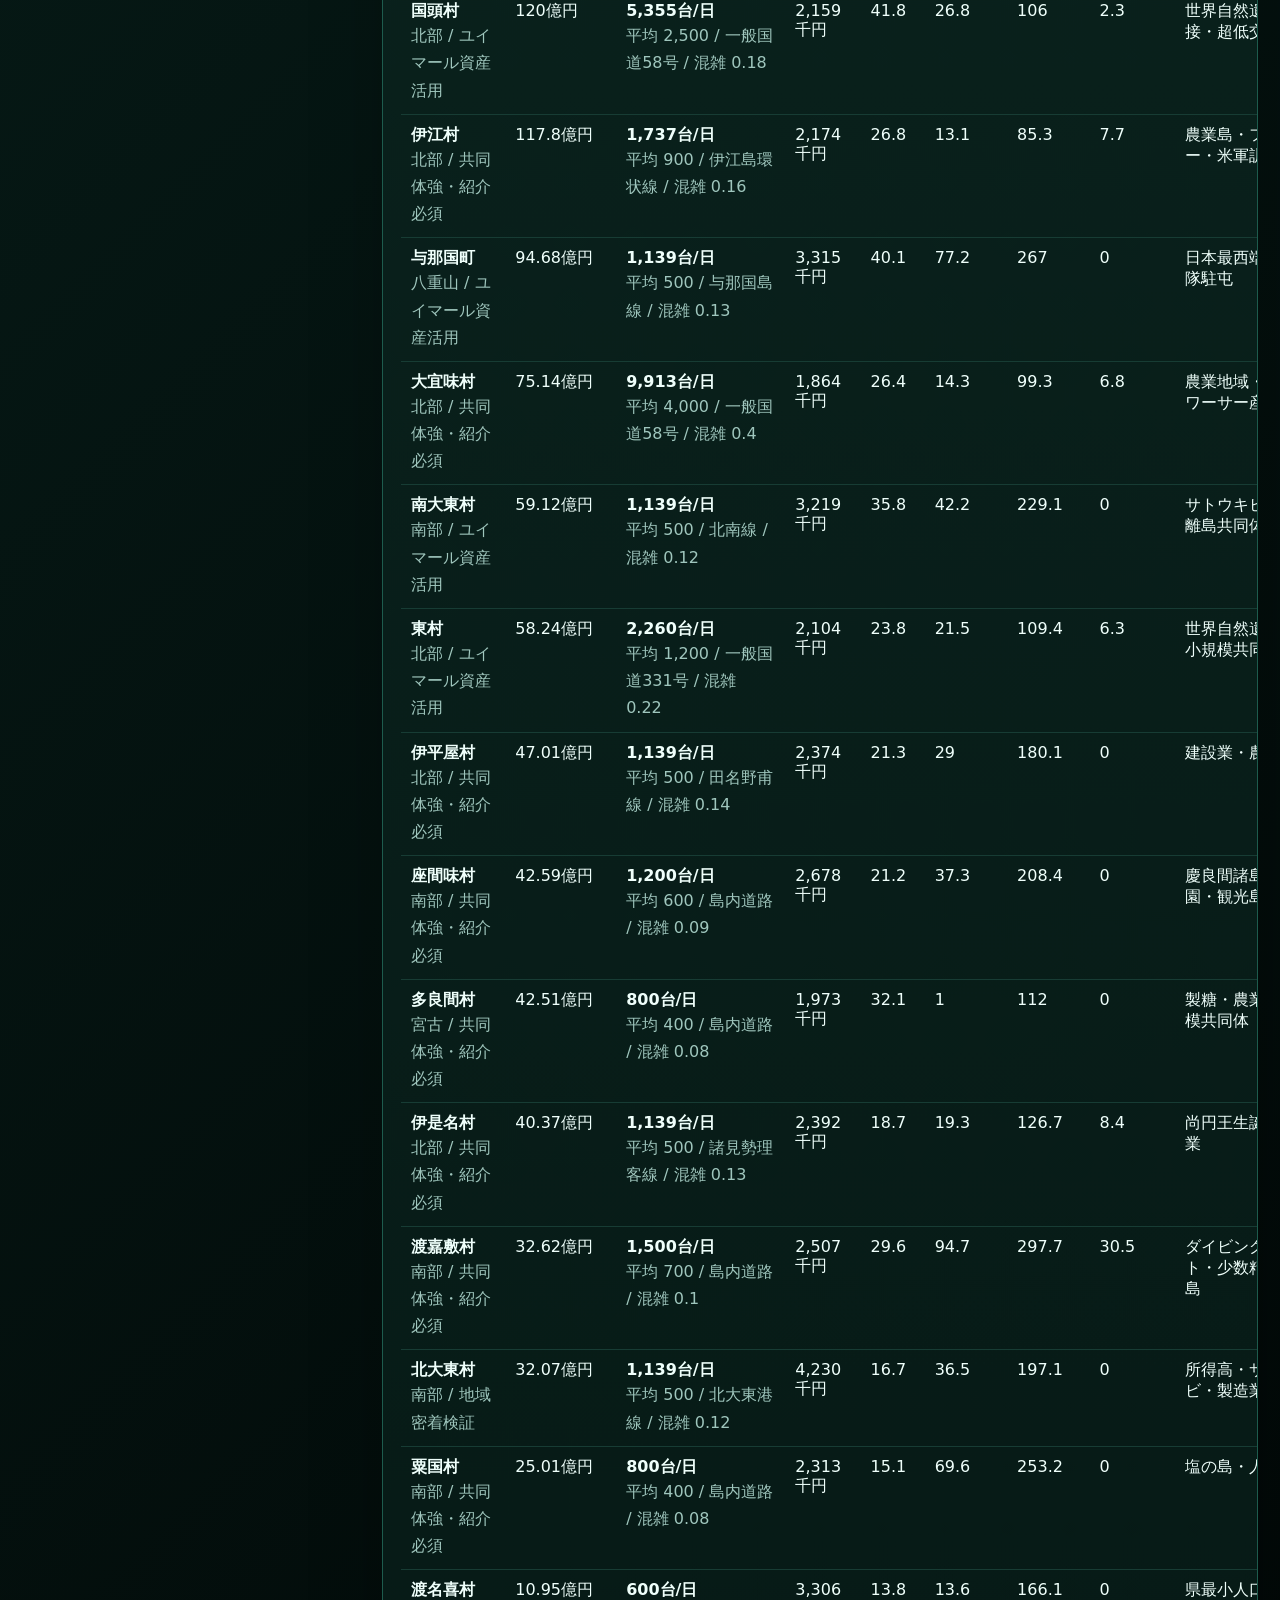
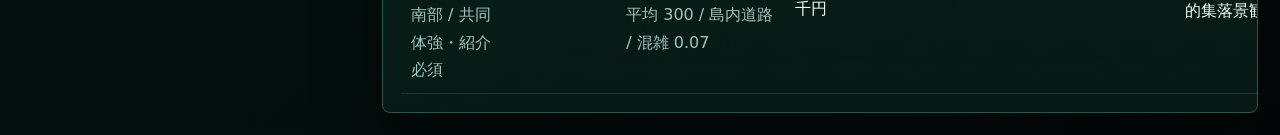
==== commit a0977d7a: "Fix blank GitHub Pages screen and publish dashboard v10 directly" ====
--- a/index.html
+++ b/index.html
@@ -1 +1,128 @@
-<!doctype html><html lang="ja"><head><meta charset="utf-8"><meta name="viewport" content="width=device-width,initial-scale=1"><title>Okinawa Area Marketing Dashboard</title></head><body><script>const b64="[base64]/[base64]/jgrzjg63ln4vjgoHjgZfjgb7jgZvjgpPjgILmnIDntYLnm6Pmn7s6IDIwMjYtMDctMTIgLyDlhazplovniYjjga/pnZnnmoTjgrnjg4rjg4Pjg5fjgrfjg6fjg4Pjg4jjgafjgZnjgII8L3A+PGRpdiBjbGFzcz1ib3g+PHA+5qWt56iuPC9wPjxzZWxlY3QgaWQ9YnQ+PG9wdGlvbiB2YWx1ZT1lY2hvPuexs+i7jei7jeWxnuWmiuWppuWQkeOBkeOCqOOCs+ODvC/[base64]/[base64]/muKw8L3NwYW4+PHNwYW4gY2xhc3M9dGFnPk1LVF9NQVBfRVhQT1JUIDIwMjYtMDctMTLnm6Pmn7vlj43mmKA8L3NwYW4+PHNwYW4gY2xhc3M9dGFnPuexs+i7jS/nnIzmsJHjg6Ljg4fjg6vliIbpm6I8L3NwYW4+PHNwYW4gY2xhc3M9dGFnPuacgOe1guebo+afuyAyMDI2LTA3LTEyPC9zcGFuPjxzcGFuIGNsYXNzPXRhZz5yYXcv6KGo56S65YCk5YiG6ZuiPC9zcGFuPjxoMiBjbGFzcz10aXRsZT7mspbnuITjga7lnLDln5/[base64]/[base64]/[base64]/[base64]/[base64]/[base64]/[base64]/pmqPmjqUnLCflnLDln5/[base64]/5Y6f55S6JywzNTI4MCwxMjM3LjY5LDIxNzEsMzI4NDgsMTYwMDAsNzIuMiw3MS4xLDQ5LjMsMzIuMyw2Myw0MC44LDcuNCw0MC44LDYyLjUsNDAuNiwn5aSn5a2m44O75Yy755mC44O7SUMnLCflnLDln5/lr4bnnYAnXSxbJ+WNl+mDqCcsJ+WNl+miqOWOn+eUuicsNDA2NzUsOTY1LjM2LDIzMjIsNjM4NTEsMjgwMDAsNTkuMSw2MC44LDQ5LjksMzYuMiwzNy43LDQzLjEsMTQuOSw0My4xLDQ1LjgsNDIuOSwn6YKj6KaH6L+R5o6l44O7SUMnLCflnLDln5/lr4bnnYAnXSxbJ+WNl+mDqCcsJ+WNl+WfjuW4gicsNDQ5OTQsODgzLjc1LDIwNDMsNDQ0MDcsMTAwMDAsNTMsNjUuMyw2NC41LDQxLjIsNjAuNCw1Mi45LDE4LjMsNTIuOSw2NC45LDQyLCfljZfpg6joprPlhYnjg7vpm4bokL3mgKcnLCflnLDln5/[base64]/[base64]/lr4bnnYAnXSxbJ+S4remDqCcsJ+WMl+S4reWfjuadkScsMTgxNDMsNDM4LjM2LDIzNzMsMjkyMzEsMTQwMDAsNzMuMSw2NC41LDUzLjYsMzYuNSw2My4yLDQ1LjEsMTMuOSw0NS4xLDU4LjgsNDQuMiwn5aSn5Z6LU0Pjg7vljLvnmYInLCflnLDln5/[base64]/[base64]/[base64]/[base64]/[base64]/[base64]/opo/[base64]/[base64]/MzU6Yy50cmFmZmljPjIwMDAwPzI0OjApKyhiYXNlPzg6MCkpO3JldHVybltjLm5hbWUsbmFtZSwoYmFzZT8n57Gz6LuNL+WfuuWcsOWwjue3muODuyc6dG91cj8n6Kaz5YWJL+WVhualreWwjue3muODuyc6cmVzPyfkvY/lroXnlJ/mtLvlnI/jg7snOifmjqjoqIjooYzmlL/ljLrjg7snKStjLmZlYXR1cmUsTWF0aC5tYXgoMSxyMShjLmdkcCooYmFzZT8uMDU1OnRvdXI/LjA2NTpyZXM/LjA0NTouMDM1KSkpLHIxKGMuc3RvcmUqLjM0K2MubmV3Qml6Ki4yMityb2FkKi4xOCsoYmFzZT8xNDowKSsodG91cj83OjApKyhyZXM/NTowKS1jLnByZXNzdXJlKi4wOCkscm9hZCxiYXNlPzg4OnRvdXI/Njg6NDUscjEoYy5sYXJnZVNjKyh0b3VyPzEyOnJlcz81OjApKSxyMShjLnByZXNzdXJlKyhyZXM/[base64]/[base64]/g+OCqOODquOCoicsZS5jb21mb3J0LCd2YXIoLS1nKScpK3NjKCflnLDln5/lnovpganlkIgnLGUubG9jYWxGaXQsJ3ZhcigtLWcpJykrc2MoJ+mWouS/guijnOato+W+jOOBruWPguWFpeaRqeaTpicsZS5hZnRlciwndmFyKC0tciknKStzYygn5omA5b6XL0dEUC/[base64]/[base64]/liKXjg5njgq/jg4jjg6vjgILlmInmiYvntI3ln7rlnLDjg7vnsbPou43kvY/[base64]/jga7kuI3otrPlnKfjgYzlvLfjgY/jgIHlhbHliqnjgoTnm7jkupLmibbliqnjgYznlJ/mtLvpmLLooZvjgajjgZfjgabmqZ/og73jgZfjgoTjgZnjgYTjgIInKTtpZihlLmNvQ3JlYXRpb24+NjYpbWVtby5wdXNoKCflnLDln5/jgZDjgovjgb/ljJbjg7vml6LlrZjkuovmpa3ogIXpgKPmkLrjg7vntLnku4vogIXntYznlLHjgarjgonjgIHplonjgZjjgZ/ntZDmnZ/[base64]/ku67oqqzjgIJNRU8v5LqI57SE546HL+e0ueS7i+eOhy/lnLDlhYPntLnku4vogIUv6Ieq5rK75LyaL+aXouWtmOW6l+mAo+aQui/[base64]/[base64]/J3ZhcigtLXkpJzpjLnNlZ21lbnQuaW5jbHVkZXMoJ+aWsOimjycpPyd2YXIoLS1nKSc6J3ZhcigtLWIpJztkLnRpdGxlPWMubmFtZSsnIEdEUCAnK2MuZ2RwKyflhITlhoYgLyDmlrDopo/[base64]/kuojntITlsI7nt5rjgafnn63mnJ/jg4bjgrnjg4gnOmMuc2VnbWVudC5pbmNsdWRlcygn5YWx5ZCM5L2TJyk/J+e0ueS7i+iAheODu+iHquayu+S8muODu+aXouWtmOW6l+aPkOaQuuOBi+OCieWun+iovCc6J+WcsOWfn+mWouS/guaAp+OBqOePvuWcsOWPjeW/[base64]";const bin=atob(b64);const bytes=new Uint8Array(bin.length);for(let i=0;i<bin.length;i++)bytes[i]=bin.charCodeAt(i);const html=new TextDecoder("utf-8").decode(bytes);document.open();document.write(html);document.close();<\/script></body></html>+<!doctype html>
+<html lang="ja"><head><meta charset="utf-8"><meta name="viewport" content="width=device-width,initial-scale=1"><title>沖縄エリアマーケティング調査分析ダッシュボード</title><style>
+:root{--bg:#06120f;--side:#071b17;--panel:#0b231e;--line:#1d5b4d;--txt:#effffb;--muted:#9fc6bd;--g:#39d99d;--b:#55b7ff;--y:#f5bd43;--r:#ff6b83;--v:#a78bfa;--c:#43e7e0}*{box-sizing:border-box}body{margin:0;background:radial-gradient(circle at 20% -10%,#123c35,transparent 34%),linear-gradient(135deg,#04100e,#08231e 45%,#020807);color:var(--txt);font-family:"Yu Gothic UI",Meiryo,system-ui,sans-serif}button,input,select,textarea{font:inherit}.app{display:grid;grid-template-columns:360px 1fr;min-height:100vh}.side{position:sticky;top:0;height:100vh;overflow:auto;padding:18px;background:linear-gradient(180deg,#08241f,#04120f);border-right:1px solid var(--line)}.main{padding:22px}.box,.panel{border:1px solid var(--line);background:linear-gradient(180deg,rgba(14,43,37,.96),rgba(7,27,23,.96));border-radius:8px;padding:14px;margin-top:12px}.panel{padding:18px;margin-top:0;box-shadow:0 24px 70px rgba(0,0,0,.25)}h1{font-size:26px;line-height:1.22;margin:12px 0 8px}.eyebrow,.tag{display:inline-flex;color:#bff8e8;border:1px solid #2d8b74;background:#0b342c;border-radius:999px;padding:5px 10px;font-size:12px}.muted,.small,p{color:var(--muted);line-height:1.7}.label{font-size:12px;color:#9be4d0;font-weight:800;margin:0 0 7px}select,input,textarea{width:100%;border:1px solid #2a6a5b;background:#061b17;color:var(--txt);border-radius:8px;padding:11px;outline:0}.dept-grid{display:grid;grid-template-columns:1fr 1fr;gap:7px}.cal-grid{display:grid;grid-template-columns:1fr 1fr;gap:8px}.cal-grid input{margin-top:5px;padding:8px}.dept,.chipbtn,.primary{border:1px solid #255e51;background:#0b2b25;color:var(--txt);border-radius:8px;padding:10px;text-align:left;cursor:pointer}.dept:hover,.dept.active,.chipbtn:hover,.primary:hover{border-color:var(--g);background:#123b32}.dept b{display:block;font-size:13px}.dept span{display:block;color:#93beb4;font-size:11px;margin-top:2px}.hero,.layout{display:grid;grid-template-columns:minmax(0,1fr) minmax(360px,.9fr);gap:16px;margin-bottom:16px}.title{font-size:clamp(30px,4vw,52px);line-height:1.06;margin:8px 0 12px}.tags{display:flex;gap:6px;flex-wrap:wrap}.kpis{display:grid;grid-template-columns:repeat(4,minmax(0,1fr));gap:10px;margin-top:14px}.kpi,.scorecard{border:1px solid #1c5145;background:#09251f;border-radius:8px;padding:12px;min-height:86px}.kpi span{display:block;color:#95bcb3;font-size:12px;font-weight:800}.kpi b{display:block;font-size:23px;margin-top:5px;line-height:1.2}.section-title{font-size:23px;margin:0 0 10px}.scoregrid{display:grid;grid-template-columns:repeat(3,minmax(0,1fr));gap:10px}.scorecard h3{font-size:14px;margin:0 0 8px}.bar{height:10px;background:#183f36;border-radius:999px;overflow:hidden}.bar i{display:block;height:100%;border-radius:999px}.num{display:inline-flex;margin-top:7px;border:1px solid var(--y);color:#ffd978;border-radius:999px;padding:2px 8px;font-variant-numeric:tabular-nums}.decision{font-size:30px;font-weight:900;margin:8px 0}.good{color:var(--g)}.mid{color:var(--y)}.bad{color:var(--r)}.ranklist,.suggestions{display:grid;gap:8px;max-height:520px;overflow:auto;padding-right:4px}.rankitem{display:grid;grid-template-columns:auto 1fr auto;gap:9px;align-items:center;border:1px solid #1c5145;background:#09251f;border-radius:8px;padding:10px;cursor:pointer}.rankitem:hover{border-color:var(--g);background:#123b32}.badge{width:34px;height:34px;border-radius:8px;display:grid;place-items:center;background:#143b33;color:#bdfbe9;font-weight:900}.viz{height:320px;position:relative;border:1px solid #1a4d42;border-radius:8px;background:#061b17;overflow:hidden}.dot{position:absolute;width:13px;height:13px;border-radius:50%;transform:translate(-50%,50%);border:2px solid rgba(255,255,255,.2);cursor:pointer}.axis{position:absolute;color:#83aaa0;font-size:12px}.extract{min-height:220px;font-family:Consolas,monospace;font-size:12px}.main,.side,.panel{min-width:0}.tablewrap{overflow:auto;max-width:100%}table{width:100%;min-width:1100px;border-collapse:collapse}th,td{padding:10px;border-bottom:1px solid #173c34;text-align:left;vertical-align:top}th{color:#9fe9d5;background:#0d3028}.input-label{display:flex;align-items:flex-start;justify-content:space-between;gap:6px;min-height:38px}.help-btn{flex:0 0 24px;width:24px;height:24px;border:1px solid #3d927d;border-radius:50%;background:#103a31;color:#c8fff0;font-weight:900;cursor:pointer;padding:0;line-height:22px}.help-btn:hover,.help-btn.active{border-color:var(--g);background:#1b5949}.input-guide{margin-top:10px;border:1px solid #2b7563;background:#061b17;border-radius:8px;padding:11px}.input-guide h3{font-size:14px;margin:0 0 6px;color:#d8fff4}.guide-direction{color:#ffd978;font-weight:800}.anchor-list{display:grid;gap:4px;margin-top:8px}.anchor-row{display:grid;grid-template-columns:36px 1fr;gap:7px;border-top:1px solid #173e35;padding-top:4px;color:#b8d8d0;font-size:11px;line-height:1.5}.anchor-row b{color:#ffd978}.quality-note{margin-top:9px;border-left:3px solid var(--b);background:#0a2a25;padding:8px 9px;color:#bfe9df;font-size:11px;line-height:1.55}.quality-note.warn{border-color:var(--y);color:#ffe3a3}.scale-legend{margin-top:10px;border-top:1px solid #1b5145;padding-top:8px}.scale-legend summary{color:#baf5e5;cursor:pointer;font-size:12px;font-weight:800}.scale-legend p{font-size:11px;margin:6px 0 0}.guide-current{display:inline-flex;margin-top:6px;border:1px solid #487f70;border-radius:999px;padding:2px 7px;color:#d8fff4;font-size:11px}@media(max-width:1050px){.app,.hero,.layout{grid-template-columns:1fr}.side{position:relative;height:auto}.kpis,.scoregrid{grid-template-columns:1fr 1fr}}@media(max-width:680px){.main{padding:14px}.kpis,.scoregrid{grid-template-columns:1fr}}
+</style></head><body><div class="app"><aside class="side"><span class="eyebrow">Koya Area Intelligence v10</span><h1>沖縄エリア<br>出店・移転判断OS</h1><p>スプレッドシート `MKT_MAP_EXPORT` の監査済み41市町村スナップショットを反映。画面内の検索・スコア計算は動的ですが、元シート更新後は再公開が必要です。GDP・交通と文化行動を分離し、文化仮説には信頼区間を付与。R3道路交通実測と米軍商圏は別レーンで評価。</p><div class="box"><div class="label">調査部門</div><div class="dept-grid" id="deptGrid"></div></div><div class="box"><div class="label">出したい業種・用途</div><select id="businessType"><option value="echo">米軍軍属妊婦向けエコー/写真/産後ケア</option><option value="retail">新店舗・小売/サービス</option><option value="office">事務所移転・営業拠点</option><option value="local">地域型：既存/地元住民ビジネス</option><option value="tourism">観光/体験型店舗</option></select></div><div class="box"><div class="label">顧客構成</div><select id="customerMix"><option value="us100">米軍軍属ターゲット100%</option><option value="us60local40">米軍軍属60%・県民40%</option><option value="local100">県民/地域顧客100%</option></select><p class="small">米軍優位は嘉手納基地・米軍住宅・英語生活圏・アメリカンビレッジ周辺の安心感を優先。</p></div><div class="box"><div class="label">地域関係性</div><select id="relationshipProfile"><option value="outsider">地域外から単独参入</option><option value="friendlyResident">友好的に長期居住・地域参加</option><option value="localResident">地元民/地域出身者が運営</option><option value="localFamily">地元有力者・親戚・子供の関係あり</option><option value="trustedIntroducer">自治会/模合/紹介者の後押しあり</option><option value="existingPartner">既存地元事業者と共同/暖簾分け</option></select></div><div class="box"><div class="label">安全保障経済の因果土台</div><p class="small">米国施政権27年、基地土地制約、復帰時の通貨・制度転換、振興・公共支出、県外漏出を上流に置きます。住民心理へ直結させず、産業・所得・移動を経由する影響だけを最大12%で文化構造推定へ接続。</p></div><div class="box"><div class="label">非アンケート観測モデル</div><p class="small">沖縄県「令和7年人口移動報告年報」と県内NPO法人所在数を41市町村に接続。県外転入、県内転入、転出、人口回転、NPO密度から、地域埋込み・外部接続・既存関係依存シグナルを推定します。アンケート回答は必須ではありません。</p></div><div class="box"><div class="label">任意の現地校正</div><select id="fieldEvidence"><option value="none">追加校正なし（行政痕跡のみ）</option><option value="interview">複数者ヒアリング済み</option><option value="pilot">紹介・広告の小規模実証済み</option><option value="observed">来店経路・紹介率を継続観測</option></select><p class="small">文化・関係性はGDPから断定せず、現地証拠で更新します。</p></div><div class="box" id="calibrationBox"><div class="label">現地校正入力（空欄は未観測）</div><p class="small">各 ? を押すと判断基準を表示します。根拠がない項目は空欄のままにしてください。</p><div class="cal-grid"><label class="small"><span class="input-label">専門家・現場摩擦評価<button type="button" class="help-btn" data-guide="expertFriction" aria-label="専門家・現場摩擦評価の入力基準" title="入力基準">?</button></span><input id="expertFriction" type="number" min="0" max="100" placeholder="0-100" aria-describedby="inputGuide"></label><label class="small"><span class="input-label">住民受容ヒアリング<button type="button" class="help-btn" data-guide="residentAcceptance" aria-label="住民受容ヒアリングの入力基準" title="入力基準">?</button></span><input id="residentAcceptance" type="number" min="0" max="100" placeholder="0-100" aria-describedby="inputGuide"></label><label class="small"><span class="input-label">紹介経由率<button type="button" class="help-btn" data-guide="pilotReferral" aria-label="紹介経由率の入力基準" title="入力基準">?</button></span><input id="pilotReferral" type="number" min="0" max="100" placeholder="実測 0-100%" aria-describedby="inputGuide"></label><label class="small"><span class="input-label">広告→予約転換評価<button type="button" class="help-btn" data-guide="pilotConversion" aria-label="広告から予約転換評価の入力基準" title="入力基準">?</button></span><input id="pilotConversion" type="number" min="0" max="100" placeholder="目標比 0-100" aria-describedby="inputGuide"></label><label class="small"><span class="input-label">検証サンプル数<button type="button" class="help-btn" data-guide="fieldSampleSize" aria-label="検証サンプル数の入力基準" title="入力基準">?</button></span><input id="fieldSampleSize" type="number" min="0" max="9999" placeholder="実人数/実件数" aria-describedby="inputGuide"></label></div><div id="inputQuality" class="quality-note">空欄は未観測として保持され、0点には変換されません。</div><div id="inputGuide" class="input-guide" aria-live="polite"></div><div class="label" style="margin-top:12px">地域履歴レイヤー</div><select id="historyEvidence"><option value="none">未接続</option><option value="documented">公文書・論文で地域史を確認</option><option value="fieldLinked">現在行動との接続を現地確認</option></select><div class="cal-grid"><label class="small"><span class="input-label">基地・土地制度変動<button type="button" class="help-btn" data-guide="landHistory" aria-label="基地土地制度変動の入力基準" title="入力基準">?</button></span><input id="landHistory" type="number" min="0" max="100" placeholder="0-100" aria-describedby="inputGuide"></label><label class="small"><span class="input-label">人口移動・再定住<button type="button" class="help-btn" data-guide="migrationHistory" aria-label="人口移動再定住の入力基準" title="入力基準">?</button></span><input id="migrationHistory" type="number" min="0" max="100" placeholder="0-100" aria-describedby="inputGuide"></label><label class="small"><span class="input-label">産業・交通転換<button type="button" class="help-btn" data-guide="industryHistory" aria-label="産業交通転換の入力基準" title="入力基準">?</button></span><input id="industryHistory" type="number" min="0" max="100" placeholder="0-100" aria-describedby="inputGuide"></label><label class="small"><span class="input-label">災害・島嶼孤立<button type="button" class="help-btn" data-guide="isolationHistory" aria-label="災害島嶼孤立の入力基準" title="入力基準">?</button></span><input id="isolationHistory" type="number" min="0" max="100" placeholder="0-100" aria-describedby="inputGuide"></label></div><details class="scale-legend"><summary>共通0–100尺度と記録ルール</summary><p>0=該当なし、25=限定的、50=複数の根拠がある中程度、75=継続的で事業判断を左右、100=地域構造を支配。通常は5点刻み。出典・対象期間・地域範囲が不明なら入力しません。</p></details></div><div class="box"><div class="label">市町村フィルター</div><select id="regionFilter"><option value="">全地域</option></select></div><div class="box"><div class="label">候補地入力</div><input id="searchBox" placeholder="例：北谷町桑江 / 美浜 / 伊平 / 名護市字辺野古"><p class="small">行政区未登録でも市町村GDP・交通・基地/観光/住宅キーワードから推計。</p></div><div class="box"><div class="label">検索結果</div><div class="suggestions" id="suggestions"></div></div></aside><main class="main"><section class="hero"><div class="panel"><div class="tags"><span class="tag">41市町村</span><span class="tag">主要行政区＋推計</span><span class="tag">R3交通実測：41市町村</span><span class="tag">嘉手納基地主軸</span><span class="tag">地域関係資本</span><span class="tag">証拠レーン分離</span><span class="tag">2026-07-13入力判定ガイド実装</span></div><h2 class="title">沖縄の地域特性を、出店判断の数字へ変換する。</h2><p class="muted">地域型ビジネスは「誰が運営するか」「誰が紹介するか」で結果が変わります。戦後統治・基地土地・復帰時の制度転換・域外漏出を土台に置き、所得や産業構造を経由して地域の相互扶助・既存関係依存へ至る媒介経路を推定します。人口移動・NPOなどの行政行動痕跡と合わせ、信頼区間を表示します。米軍ターゲット層は別モデルで評価します。</p><div class="kpis" id="summaryKpis"></div></div><div class="panel"><h2 class="section-title">候補地判定</h2><div id="decisionBox"></div><button class="primary" id="copyJson">JSONコピー</button> <button class="primary" id="copyCsv">CSVコピー</button></div></section><section class="layout"><div class="panel"><h2 class="section-title">候補地スコア</h2><div id="placeMeta" class="muted"></div><div class="scoregrid" id="scoreGrid"></div></div><div class="panel"><h2 class="section-title">GDP × 新規親和 可視化</h2><div class="viz" id="viz"></div><p class="small">横軸: 市町村GDP、縦軸: 新規ビジネス親和。点を押すと候補地が切り替わります。</p></div></section><section class="layout"><div class="panel"><h2 class="section-title">候補地ランキング</h2><div class="ranklist" id="rankList"></div></div><div class="panel"><h2 class="section-title">分析メモ / 抽出データ</h2><p id="analysisMemo" class="muted"></p><textarea id="extractBox" class="extract" spellcheck="false"></textarea></div></section><section class="panel tablewrap"><h2 class="section-title">市町村比較テーブル</h2><table><thead><tr><th>市町村</th><th>GDP</th><th>交通実測</th><th>所得/人</th><th>新規親和</th><th>県外転入/千人</th><th>人口回転/千人</th><th>NPO/1万人</th><th>特徴</th><th>戦略</th></tr></thead><tbody id="cityRows"></tbody></table></section></main></div><script>
+
+
+const SECURITY_ECONOMY_2022={
+'那覇市':[9.6,1.4,8.2],'宜野湾市':[29.4,29.4,0],'石垣市':[.6,.4,.2],'浦添市':[13.8,13.7,0],'名護市':[10.3,10.3,0],'糸満市':[.6,0,.6],'沖縄市':[35.4,34,1.4],'豊見城市':[0,0,0],'うるま市':[7.6,6.7,.8],'宮古島市':[.3,0,.3],'南城市':[.8,0,.8],
+'国頭村':[7.6,7.4,.2],'大宜味村':[0,0,0],'東村':[27.7,27.7,0],'今帰仁村':[0,0,0],'本部町':[0,0,0],'恩納村':[29.8,29.2,.6],'宜野座村':[50.7,50.7,0],'金武町':[55.6,55.6,0],'伊江村':[35.2,35.2,0],
+'読谷村':[35.6,35.6,0],'嘉手納町':[82,82,0],'北谷町':[51.6,51.6,0],'北中城村':[14.2,14.2,0],'中城村':[0,0,0],'西原町':[0,0,0],'与那原町':[0,0,0],'南風原町':[0,0,0],'渡嘉敷村':[0,0,0],'座間味村':[0,0,0],'粟国村':[0,0,0],'渡名喜村':[6.3,6.3,0],'南大東村':[0,0,0],'北大東村':[8.8,8.8,0],'伊平屋村':[0,0,0],'伊是名村':[0,0,0],'久米島町':[.4,.1,.4],'八重瀬町':[.5,0,.5],'多良間村':[0,0,0],'竹富町':[0,0,0],'与那国町':[1,0,1]};
+const SECURITY_META={baseSource:'沖縄県基地対策資料 令和4年3月末 市町村別基地面積',historySource:'沖縄県公文書館 琉球政府の時代',leakageSource:'沖縄県 令和元年度経済循環構造把握調査',occupationYears:27,prefectureInterregionalBalanceOku:-11307,baseLane:'observed',historyLane:'observed_historical_prefecture',leakageLane:'observed_partial_prefecture',causalLane:'strategic_interpretation+estimated_mediation'};
+
+const OBSERVED_COMMUNITY_2025={
+'那覇市':[310353,9773,6963,16874,16459,.13,134],'宜野湾市':[100368,1860,3227,5183,5368,-.18,30],'石垣市':[47765,2349,1317,3733,3899,-.35,15],'浦添市':[115586,2186,3503,5759,5672,.08,39],'名護市':[64659,2021,1930,4022,3432,.91,22],'糸満市':[61107,1687,1683,3405,3409,-.01,13],'沖縄市':[141526,2067,4061,6288,6311,-.02,50],'豊見城市':[65009,1074,2108,3222,3317,-.15,19],'うるま市':[127032,2296,3233,5650,4852,.63,18],'宮古島市':[53022,2617,1366,4018,3706,.59,28],'南城市':[46061,773,1645,2442,1884,1.21,5],
+'国頭村':[4359,117,108,229,233,-.09,1],'大宜味村':[2942,42,107,154,138,.54,2],'東村':[1581,34,38,72,101,-1.83,1],'今帰仁村':[8810,174,233,413,426,-.15,4],'本部町':[12266,369,383,755,668,.71,3],'恩納村':[11312,1260,391,1674,1605,.61,3],'宜野座村':[6108,161,277,442,290,2.49,0],'金武町':[10785,237,380,622,510,1.04,4],'伊江村':[3893,51,84,138,194,-1.44,3],
+'読谷村':[41808,871,1159,2089,1981,.26,8],'嘉手納町':[12975,178,389,581,522,.45,3],'北谷町':[28584,796,1025,1878,1917,-.14,4],'北中城村':[18207,295,702,1021,992,.16,6],'中城村':[22882,385,943,1351,1268,.36,3],'西原町':[35271,848,1269,2159,2247,-.25,13],
+'与那原町':[19427,340,770,1111,1164,-.27,4],'南風原町':[41325,476,1572,2063,1919,.35,6],'渡嘉敷村':[655,62,34,96,99,-.46,2],'座間味村':[859,32,44,78,101,-2.68,0],'粟国村':[632,44,33,78,82,-.63,0],'渡名喜村':[295,4,16,21,28,-2.37,0],'南大東村':[1231,52,60,131,151,-1.62,0],'北大東村':[548,20,42,62,46,2.92,0],'伊平屋村':[1105,32,59,98,101,-.27,0],'伊是名村':[1192,23,43,81,70,.92,1],'久米島町':[6660,203,196,406,513,-1.61,1],'八重瀬町':[32318,430,1283,1726,1306,1.30,13],'多良間村':[1009,1,40,50,63,-1.29,0],'竹富町':[3879,519,176,695,722,-.70,5],'与那国町':[1659,128,83,213,230,-1.02,0]};
+const OBS_META={populationSource:'沖縄県 令和7年人口移動報告年報（令和6年10月-令和7年9月）',npoSource:'沖縄県 県内NPO法人認証状況 2025-04-21',lane:'observed_admin+estimated_latent_structure'};
+
+const departments=[['base','米軍軍属','基地・英語・住宅導線'],['newbiz','新規店舗','GDP・交通・大型SC'],['local','地域連携','紹介者・自治会・既存店'],['risk','抵抗/摩擦','同調圧力・新参者障壁'],['road','交通導線','国道・県道・高速'],['return','地元還流','地域内雇用・関係資本']];
+const raw=[['那覇','那覇市',314009,13938.76,2605,50000,11400,86.8,88.9,35,9.6,61,22.3,0,22.3,75.3,15.8,'県庁所在地・経済中心・那覇空港直結・観光核','新規親和・高回転'],['中部','浦添市',115897,4135.58,2402,55000,0,82.4,75.7,35.6,14.5,42.9,25.1,0,25.1,72.6,18.7,'国道58号高交通量・イオンモール浦添・GDP県2位','新規親和・高回転'],['中部','沖縄市',142408,3364.13,2021,0,37592,72.7,70.7,44.3,30.2,60.6,37.3,5.5,37.3,49.7,29.9,'米軍嘉手納基地隣接・コザ商業軸','地域密着検証'],['中部','うるま市',126152,2712.3,1737,0,28895,66.1,67.5,44.9,31.6,52.1,38.3,8,38.3,48.6,30.9,'中部製造業集積・住宅団地拡大','地域密着検証'],['中部','宜野湾市',100177,2281.02,2144,45000,0,78.6,81.4,37.5,13.4,60.2,25.5,0,25.5,70.8,18.6,'国道58号最高交通量区間・商業集積','新規親和・高回転'],['北部','名護市',64166,2209.04,2030,21000,15012,69,71.6,38.1,27.1,50,32.6,2,32.6,58.1,26.3,'辺野古新基地工事需要・北部観光拠点','地域密着検証'],['宮古','宮古島市',52903,1785.43,2230,0,0,55.7,61.2,68.8,56.5,61.3,62.7,35.1,62.7,38.4,51.7,'離島観光急成長・ホテル開発','地域密着検証'],['八重山','石垣市',47618,1665.67,2089,0,0,54.5,60,69.4,57.2,61.2,63.3,36.2,63.3,38,52.3,'八重山観光拠点・空港拡張効果','地域密着検証'],['南部','豊見城市',64998,1659.02,2277,0,0,59.4,60.8,48,35.3,51.8,41.7,14,41.7,46.3,33.8,'豊崎新開発・那覇空港隣接','地域密着検証'],['南部','糸満市',61438,1423.14,2010,0,0,55,58.4,48.6,36.4,51.5,42.5,16,42.5,45.4,34.6,'製造業集積・南部観光・糸満漁港','地域密着検証'],['中部','西原町',35280,1237.69,2171,0,48027,72.2,63.5,57.3,38.6,64.7,48,16.4,48,47.2,46.4,'琉球大学・医療機関集積・高速IC近接','地域密着検証'],['南部','南風原町',40675,965.36,2322,0,11400,59.1,46.1,57.9,44.9,37.6,51.4,28.8,63.4,16.1,50.1,'那覇のベッドタウン・IC2か所','地域密着検証'],['南部','南城市',44994,883.75,2043,0,0,53,55.1,72.5,48.3,61.4,60.4,29,60.4,44.3,48.3,'南部観光遺跡・集落性','ユイマール資産活用'],['中部','北谷町',28322,874.31,2719,63851,0,81.1,78.7,51.1,20.5,65.7,35.8,0,35.8,77.1,34.6,'国道58号最高交通量・アメリカンビレッジ・米軍住宅','新規親和・高回転'],['中部','読谷村',41524,625.5,2099,28676,0,63.2,63.5,51.8,36.1,54.2,44,13.9,44,58.3,43.4,'郊外型商業・不動産比率高','地域密着検証'],['南部','八重瀬町',31686,615.51,2165,0,0,52.2,40.1,82.4,70,47.1,76.2,56,88.2,6,71.2,'南部住宅開発拡大・共同体強め','共同体強・紹介必須'],['北部','恩納村',11213,487.99,2369,19353,0,68.6,61.5,53,37.3,54.2,45.2,15.8,45.2,29,44.4,'リゾートホテル集積・観光','地域密着検証'],['中部','北中城村',18143,438.36,2373,0,54529,73.1,57.7,61.6,42.5,65.1,52.1,22.3,52.1,45.2,49.9,'大型SC・医療福祉集積・IC近接','地域密着検証'],['中部','中城村',22563,407.13,2311,0,0,51.7,49.3,62.3,45.8,55.4,54.1,28.5,66.1,42.3,51.9,'製造業・住宅地・中城湾岸','地域密着検証'],['北部','本部町',12368,401.86,2091,0,0,51,48.2,84.9,68.3,65.3,76.6,51.4,88.6,33.9,71,'美ら海水族館・観光来訪集中','ユイマール資産活用'],['中部','嘉手納町',13292,393.36,3284,28676,0,64.8,58.8,55.5,39.4,54.7,47.5,18.8,47.5,56.6,46.3,'嘉手納基地経済・基地正門周辺','地域密着検証'],['南部','与那原町',19644,377.79,2153,0,0,50.4,34.3,64.1,51.8,37.4,58,39.8,70,12,55.7,'サービス業比率高・東海岸玄関口','地域密着検証'],['北部','金武町',10788,210.75,2560,0,24381,59.8,36.7,64.8,51.3,38.3,58.1,38.5,70.1,12.8,55.7,'キャンプコートニー隣接・地域密着','地域密着検証'],['北部','久米島町',6917,204.62,1972,0,0,47.4,43.5,87.4,71.1,65.2,79.3,55.9,91.3,32.2,73.3,'海洋深層水・観光・小規模共同体','共同体強・紹介必須'],['北部','今帰仁村',8943,179.32,1723,0,0,45.1,41.8,88,72,65.1,80,57.4,92,31.6,74,'今帰仁城跡観光・農業地域','共同体強・紹介必須'],['北部','宜野座村',5935,179.29,2663,0,8574,52.8,31.6,66.6,53.9,37.9,60.3,42.8,72.3,11.1,57.6,'所得高・東海岸工業用地','地域密着検証'],['八重山','竹富町',3947,160.51,2266,0,0,46.7,40.6,89.3,73,65.3,81.2,58.8,93.2,31.2,74.9,'八重山観光核・世界自然遺産','共同体強・紹介必須'],['北部','国頭村',4409,120,2159,1183,0,49,40.8,81.9,57.6,62.1,69.8,43.3,81.8,39.7,64.3,'世界自然遺産隣接・超低交通量','ユイマール資産活用'],['北部','伊江村',4018,117.8,2174,0,0,45.5,26.4,90.5,78.5,47.3,84.5,69.3,96.5,1.2,78.3,'農業島・フェリー・米軍訓練場','共同体強・紹介必須'],['八重山','与那国町',1689,94.68,3315,0,0,52.1,39.9,91.1,62,66,76.6,48,88.6,39,69.4,'日本最西端・自衛隊駐屯','ユイマール資産活用'],['北部','大宜味村',3073,75.14,1864,4184,0,43.9,25.1,83.8,75.9,44,79.9,67.1,91.9,2.4,74.9,'農業地域・シークワーサー産地','共同体強・紹介必須'],['南部','南大東村',1243,59.12,3219,0,0,44.7,35.5,92.4,64.2,65.5,78.3,51.8,90.3,37.4,71,'サトウキビ糖業・離島共同体','ユイマール資産活用'],['北部','東村',1616,58.24,2104,0,0,46.6,23.3,93,68.7,47.7,80.9,60.5,92.9,8.2,73.7,'世界自然遺産内・小規模共同体','ユイマール資産活用'],['北部','伊平屋村',1122,47.01,2374,0,0,42.7,21.1,93.6,81.7,47.4,87.7,74.3,99.7,-0.6,81,'建設業・農業島','共同体強・紹介必須'],['南部','座間味村',884,42.59,2678,0,0,44.7,20.9,94.3,82.1,47.7,88.2,74.8,100,-0.7,81.4,'慶良間諸島国立公園・観光島','共同体強・紹介必須'],['宮古','多良間村',1064,42.51,1973,0,0,44.3,31.9,94.9,78.5,65.7,86.7,67.3,98.7,28.2,79.6,'製糖・農業・小規模共同体','共同体強・紹介必須'],['北部','伊是名村',1276,40.37,2392,0,0,42.7,18.4,95.5,83.5,47.6,89.5,77.1,100,-1.6,82.6,'尚円王生誕地・農業','共同体強・紹介必須'],['南部','渡嘉敷村',691,32.62,2507,0,0,41.9,29.3,96.1,80,65.6,88.1,69.7,100,27.3,80.8,'ダイビングリゾート・少数精鋭観光島','共同体強・紹介必須'],['南部','北大東村',569,32.07,4230,0,0,42.1,16.5,74.8,62.9,37.8,68.9,57.1,80.9,5.8,65,'所得高・サトウキビ・製造業','ユイマール資産活用'],['南部','粟国村',656,25.01,2313,0,0,40.2,14.9,97.4,85.6,47.6,91.5,80.4,100,-2.8,84.3,'塩の島・人口減少','共同体強・紹介必須'],['南部','渡名喜村',324,10.95,3306,0,0,39,13.7,98,86.3,47.5,92.2,81.5,100,-3.2,84.9,'県最小人口・伝統的集落景観','共同体強・紹介必須']];
+const TRAFFIC_R3={"那覇市":{"max24h":64508,"avg24h":21500,"route":"一般国道58号","place":"那覇市天久","congestion":1.01,"source":"国土交通省 令和3年度全国道路・街路交通情勢調査","surveyYear":"R3(2021)","evidence":"observed_partial"},"宜野湾市":{"max24h":50810,"avg24h":28000,"route":"国道330号","place":"宜野湾市大山","congestion":1.35,"source":"国土交通省 令和3年度全国道路・街路交通情勢調査","surveyYear":"R3(2021)","evidence":"observed_partial"},"石垣市":{"max24h":24233,"avg24h":8500,"route":"一般国道390号","place":"石垣市市街","congestion":0.45,"source":"国土交通省 令和3年度全国道路・街路交通情勢調査","surveyYear":"R3(2021)","evidence":"observed_partial"},"浦添市":{"max24h":63611,"avg24h":35000,"route":"一般国道330号","place":"浦添市沢岻","congestion":1.15,"source":"国土交通省 令和3年度全国道路・街路交通情勢調査","surveyYear":"R3(2021)","evidence":"observed_partial"},"名護市":{"max24h":9913,"avg24h":6000,"route":"一般国道58号","place":"名護市稲嶺","congestion":0.44,"source":"国土交通省 令和3年度全国道路・街路交通情勢調査","surveyYear":"R3(2021)","evidence":"observed_partial"},"糸満市":{"max24h":20423,"avg24h":9000,"route":"那覇糸満線","place":"糸満市武富","congestion":0.75,"source":"国土交通省 令和3年度全国道路・街路交通情勢調査","surveyYear":"R3(2021)","evidence":"observed_partial"},"沖縄市":{"max24h":12563,"avg24h":5500,"route":"一般国道330号","place":"沖縄市知花","congestion":0.34,"source":"国土交通省 令和3年度全国道路・街路交通情勢調査","surveyYear":"R3(2021)","evidence":"observed_partial"},"豊見城市":{"max24h":17105,"avg24h":8000,"route":"東風平豊見城線","place":"豊見城市豊崎","congestion":0.52,"source":"国土交通省 令和3年度全国道路・街路交通情勢調査","surveyYear":"R3(2021)","evidence":"observed_partial"},"うるま市":{"max24h":34732,"avg24h":12000,"route":"沖縄環状線","place":"うるま市江洲","congestion":0.81,"source":"国土交通省 令和3年度全国道路・街路交通情勢調査","surveyYear":"R3(2021)","evidence":"observed_partial"},"宮古島市":{"max24h":15801,"avg24h":5000,"route":"一般国道390号","place":"宮古島市平良","congestion":0.5,"source":"国土交通省 令和3年度全国道路・街路交通情勢調査","surveyYear":"R3(2021)","evidence":"observed_partial"},"南城市":{"max24h":44407,"avg24h":10000,"route":"一般国道506号","place":"南城市","congestion":0.66,"source":"国土交通省 令和3年度全国道路・街路交通情勢調査","surveyYear":"R3(2021)","evidence":"observed_partial"},"国頭村":{"max24h":5355,"avg24h":2500,"route":"一般国道58号","place":"国頭村半地","congestion":0.18,"source":"国土交通省 令和3年度全国道路・街路交通情勢調査","surveyYear":"R3(2021)","evidence":"observed_partial"},"大宜味村":{"max24h":9913,"avg24h":4000,"route":"一般国道58号","place":"名護市稲嶺","congestion":0.4,"source":"国土交通省 令和3年度全国道路・街路交通情勢調査","surveyYear":"R3(2021)","evidence":"observed_partial"},"東村":{"max24h":2260,"avg24h":1200,"route":"一般国道331号","place":"大宜味村田港","congestion":0.22,"source":"国土交通省 令和3年度全国道路・街路交通情勢調査","surveyYear":"R3(2021)","evidence":"observed_partial"},"今帰仁村":{"max24h":6535,"avg24h":3000,"route":"一般国道505号","place":"今帰仁村","congestion":0.45,"source":"国土交通省 令和3年度全国道路・街路交通情勢調査","surveyYear":"R3(2021)","evidence":"observed_partial"},"本部町":{"max24h":16239,"avg24h":7000,"route":"一般国道449号","place":"本部町","congestion":0.64,"source":"国土交通省 令和3年度全国道路・街路交通情勢調査","surveyYear":"R3(2021)","evidence":"observed_partial"},"恩納村":{"max24h":19353,"avg24h":9000,"route":"一般国道58号","place":"恩納村山田","congestion":0.78,"source":"国土交通省 令和3年度全国道路・街路交通情勢調査","surveyYear":"R3(2021)","evidence":"observed_partial"},"宜野座村":{"max24h":18690,"avg24h":8000,"route":"沖縄自動車道","place":"金武宜野座間","congestion":0.63,"source":"国土交通省 令和3年度全国道路・街路交通情勢調査","surveyYear":"R3(2021)","evidence":"observed_partial"},"金武町":{"max24h":27190,"avg24h":12000,"route":"沖縄自動車道","place":"石川屋嘉間","congestion":0.87,"source":"国土交通省 令和3年度全国道路・街路交通情勢調査","surveyYear":"R3(2021)","evidence":"observed_partial"},"伊江村":{"max24h":1737,"avg24h":900,"route":"伊江島環状線","place":"伊江村","congestion":0.16,"source":"国土交通省 令和3年度全国道路・街路交通情勢調査","surveyYear":"R3(2021)","evidence":"observed_partial"},"読谷村":{"max24h":25000,"avg24h":12000,"route":"一般国道58号","place":"読谷村比謝","congestion":0.7,"source":"国土交通省 令和3年度全国道路・街路交通情勢調査","surveyYear":"R3(2021)","evidence":"observed_partial"},"嘉手納町":{"max24h":28000,"avg24h":14000,"route":"一般国道58号","place":"嘉手納町","congestion":0.85,"source":"国土交通省 令和3年度全国道路・街路交通情勢調査","surveyYear":"R3(2021)","evidence":"observed_partial"},"北谷町":{"max24h":65579,"avg24h":35000,"route":"一般国道58号","place":"北谷町北前","congestion":1.07,"source":"国土交通省 令和3年度全国道路・街路交通情勢調査","surveyYear":"R3(2021)","evidence":"observed_partial"},"北中城村":{"max24h":29231,"avg24h":14000,"route":"県道130号","place":"北中城村瑞慶覧","congestion":0.79,"source":"国土交通省 令和3年度全国道路・街路交通情勢調査","surveyYear":"R3(2021)","evidence":"observed_partial"},"中城村":{"max24h":18000,"avg24h":9000,"route":"沖縄自動車道","place":"中城村","congestion":0.6,"source":"国土交通省 令和3年度全国道路・街路交通情勢調査","surveyYear":"R3(2021)","evidence":"observed_partial"},"西原町":{"max24h":32848,"avg24h":16000,"route":"一般国道329号","place":"西原町小那覇","congestion":0.9,"source":"国土交通省 令和3年度全国道路・街路交通情勢調査","surveyYear":"R3(2021)","evidence":"observed_partial"},"与那原町":{"max24h":38712,"avg24h":18000,"route":"一般国道329号","place":"与那原町","congestion":0.97,"source":"国土交通省 令和3年度全国道路・街路交通情勢調査","surveyYear":"R3(2021)","evidence":"observed_partial"},"南風原町":{"max24h":63851,"avg24h":28000,"route":"国道506号南風原道路","place":"南風原町宮平","congestion":0.95,"source":"国土交通省 令和3年度全国道路・街路交通情勢調査","surveyYear":"R3(2021)","evidence":"observed_partial"},"渡嘉敷村":{"max24h":1500,"avg24h":700,"route":"島内道路","place":"渡嘉敷村","congestion":0.1,"source":"国土交通省 令和3年度全国道路・街路交通情勢調査","surveyYear":"R3(2021)","evidence":"observed_partial"},"座間味村":{"max24h":1200,"avg24h":600,"route":"島内道路","place":"座間味村","congestion":0.09,"source":"国土交通省 令和3年度全国道路・街路交通情勢調査","surveyYear":"R3(2021)","evidence":"observed_partial"},"粟国村":{"max24h":800,"avg24h":400,"route":"島内道路","place":"粟国村","congestion":0.08,"source":"国土交通省 令和3年度全国道路・街路交通情勢調査","surveyYear":"R3(2021)","evidence":"observed_partial"},"渡名喜村":{"max24h":600,"avg24h":300,"route":"島内道路","place":"渡名喜村","congestion":0.07,"source":"国土交通省 令和3年度全国道路・街路交通情勢調査","surveyYear":"R3(2021)","evidence":"observed_partial"},"南大東村":{"max24h":1139,"avg24h":500,"route":"北南線","place":"南大東村","congestion":0.12,"source":"国土交通省 令和3年度全国道路・街路交通情勢調査","surveyYear":"R3(2021)","evidence":"observed_partial"},"北大東村":{"max24h":1139,"avg24h":500,"route":"北大東港線","place":"北大東村","congestion":0.12,"source":"国土交通省 令和3年度全国道路・街路交通情勢調査","surveyYear":"R3(2021)","evidence":"observed_partial"},"伊平屋村":{"max24h":1139,"avg24h":500,"route":"田名野甫線","place":"伊平屋村","congestion":0.14,"source":"国土交通省 令和3年度全国道路・街路交通情勢調査","surveyYear":"R3(2021)","evidence":"observed_partial"},"伊是名村":{"max24h":1139,"avg24h":500,"route":"諸見勢理客線","place":"伊是名村","congestion":0.13,"source":"国土交通省 令和3年度全国道路・街路交通情勢調査","surveyYear":"R3(2021)","evidence":"observed_partial"},"久米島町":{"max24h":6222,"avg24h":2800,"route":"久米島空港真泊線","place":"久米島町","congestion":0.49,"source":"国土交通省 令和3年度全国道路・街路交通情勢調査","surveyYear":"R3(2021)","evidence":"observed_partial"},"八重瀬町":{"max24h":44407,"avg24h":12000,"route":"一般国道506号","place":"八重瀬町","congestion":0.66,"source":"国土交通省 令和3年度全国道路・街路交通情勢調査","surveyYear":"R3(2021)","evidence":"observed_partial"},"多良間村":{"max24h":800,"avg24h":400,"route":"島内道路","place":"多良間村","congestion":0.08,"source":"国土交通省 令和3年度全国道路・街路交通情勢調査","surveyYear":"R3(2021)","evidence":"observed_partial"},"竹富町":{"max24h":1139,"avg24h":500,"route":"小浜港線","place":"竹富町","congestion":0.12,"source":"国土交通省 令和3年度全国道路・街路交通情勢調査","surveyYear":"R3(2021)","evidence":"observed_partial"},"与那国町":{"max24h":1139,"avg24h":500,"route":"与那国島線","place":"与那国町","congestion":0.13,"source":"国土交通省 令和3年度全国道路・街路交通情勢調査","surveyYear":"R3(2021)","evidence":"observed_partial"}};
+const CITIES=raw.map((r,i)=>{const traffic=TRAFFIC_R3[r[1]]||{};return{id:i+1,region:r[0],name:r[1],population:r[2],gdp:r[3],income:r[4],roadTraffic:traffic.max24h??r[5],roadTrafficAvg:traffic.avg24h??null,roadRoute:traffic.route??"",roadPlace:traffic.place??"",roadCongestion:traffic.congestion??null,roadSource:traffic.source??"",roadSurveyYear:traffic.surveyYear??"",roadEvidence:traffic.evidence??"missing",expressTraffic:r[6],store:r[7],newBiz:r[8],yuimaru:r[9],pressure:r[10],communityConvert:r[11],paradox:r[12],newcomerRisk:r[13],referral:r[14],largeSc:r[15],localAdvRaw:r[16],localAdv:Math.max(0,r[16]),feature:r[17],segment:r[18],evidence:'observed_partial+traffic_R3_2021+estimated_culture_model'}});
+/* MKT_MAP_EXPORT_OVERRIDES_20260629_START */
+const MKT_OVERRIDES_20260629={
+"那覇市":{store:86.8,newBiz:92.3,yuimaru:35,pressure:8.4,communityConvert:61.8,paradox:21.7,newcomerRisk:0,referral:21.7,largeSc:82.1,localAdvRaw:15.1,segment:"新規親和・高回転"},
+"浦添市":{store:82.4,newBiz:77.6,yuimaru:35.6,pressure:13.9,communityConvert:43.4,paradox:24.8,newcomerRisk:0,referral:24.8,largeSc:76.6,localAdvRaw:18.3,segment:"新規親和・高回転"},
+"沖縄市":{store:72.7,newBiz:73.6,yuimaru:36.3,pressure:25.6,communityConvert:57.7,paradox:31,newcomerRisk:0,referral:31,largeSc:55.6,localAdvRaw:25,segment:"地域密着検証"},
+"うるま市":{store:66.1,newBiz:75.5,yuimaru:36.9,pressure:25.2,communityConvert:50.5,paradox:31.1,newcomerRisk:0,referral:31.1,largeSc:64.8,localAdvRaw:24.9,segment:"新規親和・高回転"},
+"宜野湾市":{store:78.6,newBiz:82.7,yuimaru:37.5,pressure:12.9,communityConvert:60.6,paradox:25.2,newcomerRisk:0,referral:25.2,largeSc:73.5,localAdvRaw:18.3,segment:"新規親和・高回転"},
+"名護市":{store:69,newBiz:69.1,yuimaru:38.1,pressure:28,communityConvert:49.4,paradox:33.1,newcomerRisk:3.8,referral:33.1,largeSc:53,localAdvRaw:26.8,segment:"地域密着検証"},
+"宮古島市":{store:55.7,newBiz:64.9,yuimaru:60.8,pressure:51.6,communityConvert:58.6,paradox:56.2,newcomerRisk:28.9,referral:56.2,largeSc:45.8,localAdvRaw:46.6,segment:"地域密着検証"},
+"石垣市":{store:54.5,newBiz:65.5,yuimaru:61.4,pressure:51.7,communityConvert:59,paradox:56.6,newcomerRisk:28.8,referral:56.6,largeSc:49.2,localAdvRaw:46.9,segment:"地域密着検証"},
+"豊見城市":{store:59.4,newBiz:64.7,yuimaru:40,pressure:30.4,communityConvert:49.2,paradox:35.2,newcomerRisk:7.8,referral:35.2,largeSc:54.2,localAdvRaw:28.7,segment:"地域密着検証"},
+"糸満市":{store:55,newBiz:63.1,yuimaru:40.6,pressure:31.2,communityConvert:49,paradox:35.9,newcomerRisk:9.1,referral:35.9,largeSc:54.9,localAdvRaw:29.3,segment:"地域密着検証"},
+"西原町":{store:72.2,newBiz:71.1,yuimaru:49.3,pressure:32.3,communityConvert:63,paradox:40.8,newcomerRisk:7.4,referral:40.8,largeSc:62.5,localAdvRaw:40.6,segment:"地域密着検証"},
+"南風原町":{store:59.1,newBiz:60.8,yuimaru:49.9,pressure:36.2,communityConvert:37.7,paradox:43.1,newcomerRisk:14.9,referral:43.1,largeSc:45.8,localAdvRaw:42.9,segment:"地域密着検証"},
+"南城市":{store:53,newBiz:65.3,yuimaru:64.5,pressure:41.2,communityConvert:60.4,paradox:52.9,newcomerRisk:18.3,referral:52.9,largeSc:64.9,localAdvRaw:42,segment:"地域密着検証"},
+"北谷町":{store:81.1,newBiz:79,yuimaru:51.1,pressure:20.3,communityConvert:65.7,paradox:35.7,newcomerRisk:0,referral:35.7,largeSc:77.7,localAdvRaw:34.5,segment:"新規親和・高回転"},
+"読谷村":{store:63.2,newBiz:62.6,yuimaru:51.8,pressure:36.4,communityConvert:54,paradox:44.1,newcomerRisk:14.5,referral:44.1,largeSc:56.5,localAdvRaw:43.6,segment:"地域密着検証"},
+"八重瀬町":{store:52.2,newBiz:50.4,yuimaru:74.4,pressure:62.8,communityConvert:46.1,paradox:68.6,newcomerRisk:45.2,referral:80.6,largeSc:26.7,localAdvRaw:64.9,segment:"ユイマール資産活用"},
+"恩納村":{store:68.6,newBiz:61.5,yuimaru:53,pressure:37.3,communityConvert:54.2,paradox:45.2,newcomerRisk:15.8,referral:45.2,largeSc:29,localAdvRaw:44.4,segment:"地域密着検証"},
+"北中城村":{store:73.1,newBiz:64.5,yuimaru:53.6,pressure:36.5,communityConvert:63.2,paradox:45.1,newcomerRisk:13.9,referral:45.1,largeSc:58.8,localAdvRaw:44.2,segment:"地域密着検証"},
+"中城村":{store:51.7,newBiz:53.5,yuimaru:54.3,pressure:40.7,communityConvert:52.8,paradox:47.5,newcomerRisk:22,referral:59.5,largeSc:50.6,localAdvRaw:46.7,segment:"地域密着検証"},
+"本部町":{store:51,newBiz:52,yuimaru:76.9,pressure:63.4,communityConvert:62.6,paradox:70.2,newcomerRisk:45.2,referral:82.2,largeSc:41.4,localAdvRaw:65.9,segment:"ユイマール資産活用"},
+"嘉手納町":{store:64.8,newBiz:58.6,yuimaru:55.5,pressure:39.5,communityConvert:54.6,paradox:47.5,newcomerRisk:19,referral:47.5,largeSc:56.3,localAdvRaw:46.4,segment:"地域密着検証"},
+"与那原町":{store:50.4,newBiz:43.2,yuimaru:56.1,pressure:45.1,communityConvert:36,paradox:50.6,newcomerRisk:30,referral:62.6,largeSc:30,localAdvRaw:49.6,segment:"地域密着検証"},
+"金武町":{store:59.8,newBiz:43,yuimaru:56.8,pressure:45.5,communityConvert:36.3,paradox:51.2,newcomerRisk:30.5,referral:63.2,largeSc:25.5,localAdvRaw:50.1,segment:"地域密着検証"},
+"久米島町":{store:47.4,newBiz:44.9,yuimaru:79.4,pressure:67,communityConvert:62,paradox:73.2,newcomerRisk:51.3,referral:85.2,largeSc:35.1,localAdvRaw:68.7,segment:"ユイマール資産活用"},
+"今帰仁村":{store:45.1,newBiz:43.3,yuimaru:80,pressure:67.8,communityConvert:61.8,paradox:73.9,newcomerRisk:52.6,referral:85.9,largeSc:34.7,localAdvRaw:69.3,segment:"ユイマール資産活用"},
+"宜野座村":{store:52.8,newBiz:35.9,yuimaru:58.6,pressure:48.8,communityConvert:35.3,paradox:53.7,newcomerRisk:36.2,referral:65.7,largeSc:19.8,localAdvRaw:52.4,segment:"地域密着検証"},
+"竹富町":{store:46.7,newBiz:40.9,yuimaru:81.3,pressure:69.3,communityConvert:61.8,paradox:75.3,newcomerRisk:55,referral:87.3,largeSc:31.8,localAdvRaw:70.5,segment:"ユイマール資産活用"},
+"国頭村":{store:49,newBiz:41.8,yuimaru:81.9,pressure:57.2,communityConvert:62.3,paradox:69.6,newcomerRisk:42.6,referral:81.6,largeSc:41.7,localAdvRaw:64,segment:"ユイマール資産活用"},
+"伊江村":{store:45.5,newBiz:26.8,yuimaru:82.5,pressure:74.7,communityConvert:43.8,paradox:78.6,newcomerRisk:65.3,referral:90.6,largeSc:2,localAdvRaw:73.8,segment:"共同体強・紹介必須"},
+"与那国町":{store:52.1,newBiz:40.1,yuimaru:83.1,pressure:58.4,communityConvert:62.4,paradox:70.8,newcomerRisk:44.4,referral:82.8,largeSc:39.5,localAdvRaw:65.1,segment:"ユイマール資産活用"},
+"大宜味村":{store:43.9,newBiz:26.4,yuimaru:83.8,pressure:75.5,communityConvert:44.3,paradox:79.7,newcomerRisk:66.3,referral:91.7,largeSc:5.1,localAdvRaw:74.7,segment:"共同体強・紹介必須"},
+"南大東村":{store:44.7,newBiz:35.8,yuimaru:84.4,pressure:60.5,communityConvert:61.9,paradox:72.5,newcomerRisk:48,referral:84.5,largeSc:38,localAdvRaw:66.6,segment:"ユイマール資産活用"},
+"東村":{store:46.6,newBiz:23.8,yuimaru:85,pressure:64.9,communityConvert:44.2,paradox:75,newcomerRisk:56.6,referral:87,largeSc:9.2,localAdvRaw:69.2,segment:"ユイマール資産活用"},
+"伊平屋村":{store:42.7,newBiz:21.3,yuimaru:85.6,pressure:78.1,communityConvert:43.8,paradox:81.9,newcomerRisk:70.6,referral:93.9,largeSc:-0.1,localAdvRaw:76.6,segment:"共同体強・紹介必須"},
+"座間味村":{store:44.7,newBiz:21.2,yuimaru:86.3,pressure:78.4,communityConvert:44.1,paradox:82.4,newcomerRisk:71,referral:94.4,largeSc:-0.1,localAdvRaw:77,segment:"共同体強・紹介必須"},
+"多良間村":{store:44.3,newBiz:32.1,yuimaru:86.9,pressure:74.9,communityConvert:62.1,paradox:80.9,newcomerRisk:63.7,referral:92.9,largeSc:28.5,localAdvRaw:75.3,segment:"共同体強・紹介必須"},
+"伊是名村":{store:42.7,newBiz:18.7,yuimaru:87.5,pressure:79.8,communityConvert:44.1,paradox:83.7,newcomerRisk:73.3,referral:95.7,largeSc:-1,localAdvRaw:78.1,segment:"共同体強・紹介必須"},
+"渡嘉敷村":{store:41.9,newBiz:29.6,yuimaru:88.1,pressure:76.3,communityConvert:62,paradox:82.2,newcomerRisk:65.9,referral:94.2,largeSc:27.9,localAdvRaw:76.4,segment:"共同体強・紹介必須"},
+"北大東村":{store:42.1,newBiz:16.7,yuimaru:66.8,pressure:59.2,communityConvert:34.2,paradox:63,newcomerRisk:53.4,referral:75,largeSc:6.3,localAdvRaw:60.6,segment:"地域密着検証"},
+"粟国村":{store:40.2,newBiz:15.1,yuimaru:89.4,pressure:81.9,communityConvert:44,paradox:85.7,newcomerRisk:76.6,referral:97.7,largeSc:-2.4,localAdvRaw:79.9,segment:"共同体強・紹介必須"},
+"渡名喜村":{store:39,newBiz:13.8,yuimaru:90,pressure:82.7,communityConvert:44,paradox:86.4,newcomerRisk:77.9,referral:98.4,largeSc:-2.9,localAdvRaw:80.5,segment:"共同体強・紹介必須"}
+};
+CITIES.forEach(c=>{const o=MKT_OVERRIDES_20260629[c.name];if(o){Object.assign(c,o);c.localAdv=Math.max(0,Number(o.localAdvRaw??c.localAdvRaw??0));c.evidence="observed_partial+traffic_R3_2021+estimated_culture_model";}});
+/* MKT_MAP_EXPORT_OVERRIDES_20260629_END */
+const DISTRICTS=[['北谷町','美浜','観光商業・アメリカンビレッジ周辺',155,96,78,88,94,18,'observed_partial+estimated','米軍軍属妊婦・観光/英語導線の初期テスト最優先。'],['北谷町','桑江','住宅地・米軍住宅/アメリカンビレッジ近接',141.6,98,72,90,88,22,'observed_partial+estimated','Family Tree Oki移転候補として強い。'],['北谷町','伊平','住宅成長・国道58号背後',112,92,72,84,82,24,'estimated_admin','生活圏と商業圏の間。紹介と口コミ導線が作りやすい。'],['沖縄市','山内','現店舗周辺・コザ/嘉手納接続',96,78,62,76,58,34,'observed_partial','現店舗蓄積を活かせるが北谷より米軍安心感は低め。'],['嘉手納町','字嘉手納','嘉手納基地正門周辺',63,74,62,92,62,39,'observed_partial+estimated','基地近接は強いが商業回遊と駐車場検証が必要。'],['名護市','字辺野古','辺野古新基地工事需要・北部観光拠点',77,66,56,62,48,46,'estimated_admin','北部は単独新規より地域関係性と紹介者が重要。'],['金武町','金武','キャンプコートニー周辺・地域密着',45,58,50,70,34,58,'estimated_admin','基地隣接だが地域型は地元正当性が強く必要。'],['東村','平良','小規模共同体・観光/農業',12,39,26,18,8,73,'estimated_admin','地域外単独参入は慎重。紹介者・共同運営が前提。'],['本部町','渡久地','観光導線・美ら海周辺',36,54,42,38,40,64,'estimated_admin','観光需要はあるが地元還流設計が必要。'],['南城市','知念','南部観光・集落性',49,55,45,28,44,56,'estimated_admin','地域住民ビジネスは地域関係性で上振れ。']];
+
+const INPUT_GUIDES={
+expertFriction:{title:'専門家・現場摩擦評価',direction:'高いほど、地域外事業者が単独参入する際の摩擦が強い',method:'行政・不動産・商工・地域営業など異なる立場の3人以上が、紹介者必要性、既存関係者の影響、場所取得、地域説明、継続営業の5項目を各0–100で独立評価し中央値を入力。',anchors:['0: 紹介なしでも通常の商取引だけで進む','25: 挨拶・説明は必要だが参入障壁は小さい','50: 地元紹介者または既存事業者との連携が成否を左右','75: 複数の関係者調整が必要で単独参入は難しい','100: 地域合意や有力な仲介なしでは実質的に進まない'],evidence:'評価者の所属、評価日、対象行政区、具体例を記録。1人の印象だけなら空欄。'},
+residentAcceptance:{title:'住民受容ヒアリング',direction:'高いほど、新規店舗・外部事業者を地域が受け入れる可能性が高い',method:'住民、既存事業者、自治会・施設関係者を分け、同じ説明文と質問で確認。賛成・条件付き賛成の割合を基本とし、自由回答の条件も保存。',anchors:['0: 明確な反対が多数で代替案もない','25: 慎重・否定が多く、地元運営が必須','50: 条件付きで受容。説明、雇用、紹介者が必要','75: 多くが肯定し、小規模実証にも協力的','100: 複数属性で強い支持があり具体的協力者もいる'],evidence:'同じ関係者だけに偏らせない。対象者数と属性を記録し、雑談1件だけなら空欄。'},
+pilotReferral:{title:'紹介経由率',direction:'実測値。高いほど、既存関係・口コミが顧客獲得に寄与',method:'対象期間の新規顧客のうち、友人・家族・自治会・既存店・専門家からの紹介で来た人数 ÷ 経路を確認できた新規顧客数 ×100。',anchors:['0: 紹介0%','25: 紹介25%','50: 紹介50%','75: 紹介75%','100: 全新規顧客が紹介'],evidence:'「経路不明」は分母から除外し不明件数も残す。推測値ではなく予約票や来店記録から計算。'},
+pilotConversion:{title:'広告→予約転換評価',direction:'広告の予約成果を事前目標に対して標準化した値',method:'広告クリックまたは問合せから予約成立までを同じ期間で追跡。実転換率が事前目標の何倍かで評価する。媒体が違う場合は別集計。',anchors:['0: 予約0件','25: 実転換率が目標の半分未満','50: 事前に定めた目標転換率を達成','75: 目標の約1.5倍','100: 目標の2倍以上を十分な件数で確認'],evidence:'広告費、表示・クリック・問合せ・予約件数、期間、媒体、目標値を保存。目標を結果後に変更しない。'},
+fieldSampleSize:{title:'検証サンプル数',direction:'スコアではなく、判断に実際に使った独立した人数・顧客件数',method:'住民受容なら有効回答者数、紹介・転換なら経路を確認できた対象件数を入力。同じ人の重複回答は1件。',anchors:['0: 未観測','1–4: 事例確認のみ','5–14: 初期探索','15–29: 暫定判断','30–99: 小規模実証として比較可能','100以上: より安定。ただし抽出偏りは別途確認'],evidence:'人数が多くても同一組織・同一紹介網だけなら代表性は上がらない。'},
+landHistory:{title:'基地・土地制度変動',direction:'高いほど、基地・接収・返還・土地制度が現在の立地や産業選択を制約',method:'基地面積比率だけでなく、接収・返還、跡地利用、軍用地料、土地所有の分断、利用規制が現在まで続く程度を公文書で確認。',anchors:['0: 現在の事業立地への確認可能な影響なし','25: 一部地区に限定した影響','50: 土地利用・道路・商圏の一部を継続的に形成','75: 市町村の立地・財政・産業選択を大きく左右','100: 土地構造の中心要因で代替余地が極めて小さい'],evidence:'基地があるという理由だけで高得点にしない。面積、期間、制度、現在への経路を記録。'},
+migrationHistory:{title:'人口移動・再定住',direction:'高いほど、移住・再定住・集落再編が現在の関係構造を変化させた',method:'戦災、収容、土地接収、復帰、開発、離島移住、人口流出入による集落構成の変化を時系列で確認。',anchors:['0: 大規模な再編を確認できない','25: 通常の転出入を超える変化が一時的にある','50: 複数時期の流出入や新旧住民構成の変化','75: 集落再編・再定住が現在の関係網に明確に残る','100: 地域共同体が繰り返し再構成され現在構造の中心要因'],evidence:'人口増減だけで判断せず、理由と地域範囲を確認。'},
+industryHistory:{title:'産業・交通転換',direction:'高いほど、基地・公共事業・道路・観光等への転換が従来産業と商圏を再編',method:'就業構成、主要道路、港湾、基地・公共支出、観光開発、商業集積の転換時期と依存度を確認。',anchors:['0: 産業構成と商圏が多様で大きな断絶なし','25: 緩やかな変化で代替産業もある','50: 主要道路・観光・公共事業等で商圏が再編','75: 特定産業・交通軸への依存が高く地域行動を左右','100: 急激な転換で代替が乏しく現在構造を支配'],evidence:'現在の売上規模だけでなく、転換前後と域外流出を確認。'},
+isolationHistory:{title:'災害・島嶼孤立',direction:'高いほど、地理的孤立や災害・交通遮断が自助・共助と供給制約を形成',method:'船便・航空便・道路の代替性、台風等の遮断頻度、医療・物流への影響、復旧時の地域共助を確認。',anchors:['0: 複数交通手段があり継続的孤立なし','25: 季節的な遅延はあるが代替可能','50: 定期的遮断が物流・通院・営業に影響','75: 長期・反復遮断により地域内備えと共助が重要','100: 恒常的な孤立制約が生活・産業構造を支配'],evidence:'離島という名称だけで高得点にせず、実際の遮断頻度と代替性を確認。'}
+};
+function guideBand(key,value){if(value===null)return'未観測';if(key==='fieldSampleSize')return value<5?'事例確認':value<15?'初期探索':value<30?'暫定判断':value<100?'小規模実証':'比較的安定';return value<13?'該当なし〜極低':value<38?'低':value<63?'中':value<88?'高':'非常に高い'}
+function showInputGuide(key){const g=INPUT_GUIDES[key],panel=document.getElementById('inputGuide'),el=document.getElementById(key);if(!g||!panel)return;const value=key==='fieldSampleSize'?(String(el.value).trim()===''?null:Math.max(0,Number(el.value)||0)):optionalNumber(el);panel.innerHTML='<h3>'+esc(g.title)+'</h3><div class="guide-direction">'+esc(g.direction)+'</div><p class="small">'+esc(g.method)+'</p><div class="anchor-list">'+g.anchors.map(a=>{const parts=a.split(': ');return'<div class="anchor-row"><b>'+esc(parts.shift())+'</b><span>'+esc(parts.join(': '))+'</span></div>'}).join('')+'</div><p class="small"><b>必要な根拠:</b> '+esc(g.evidence)+'</p><span class="guide-current">現在値: '+(value===null?'未観測':value)+' / '+guideBand(key,value)+'</span>';document.getElementById('calibrationBox').querySelectorAll('.help-btn').forEach(b=>b.classList.toggle('active',b.dataset.guide===key))}
+function renderInputQuality(){const local=[expertFriction,residentAcceptance,pilotReferral,pilotConversion].filter(el=>String(el.value).trim()!==''),history=[landHistory,migrationHistory,industryHistory,isolationHistory].filter(el=>String(el.value).trim()!==''),messages=[];if(local.length&&fieldEvidence.value==='none')messages.push('現地値がありますが「追加校正なし」です。証拠レベルを選択してください。');if((String(residentAcceptance.value).trim()!==''||String(pilotReferral.value).trim()!==''||String(pilotConversion.value).trim()!=='')&&String(fieldSampleSize.value).trim()==='')messages.push('住民・紹介・転換の値には検証サンプル数が必要です。');if(history.length&&historyEvidence.value==='none')messages.push('履歴値がありますが地域履歴レイヤーが未接続です。公文書確認か現地接続を選択してください。');const q=document.getElementById('inputQuality');if(!q)return;q.className='quality-note'+(messages.length?' warn':'');q.textContent=messages.length?messages.join(' '):'入力整合性: 空欄は未観測として保持。入力値と証拠レベルの組合せに矛盾はありません。'}
+function setupInputGuidance(){const box=document.getElementById('calibrationBox');box.querySelectorAll('.help-btn').forEach(btn=>btn.onclick=()=>showInputGuide(btn.dataset.guide));box.querySelectorAll('input').forEach(el=>el.onfocus=()=>showInputGuide(el.id));showInputGuide('expertFriction');renderInputQuality()}
+
+let state={dept:'base',query:'北谷町桑江',region:'',selected:null};const yen=new Intl.NumberFormat('ja-JP'),clamp=(v,min=0,max=100)=>Math.max(min,Math.min(max,Number(v)||0)),r1=v=>Math.round((Number(v)||0)*10)/10;function esc(s){return String(s??'').replace(/[&<>"']/g,m=>({'&':'&amp;','<':'&lt;','>':'&gt;','"':'&quot;',"'":'&#39;'}[m]))}function norm(s){return String(s||'').toLowerCase().replace(/[\s　・ー\-()（）]/g,'').replace(/^字/,'')}function cityByName(n){return CITIES.find(c=>c.name===n)||CITIES[0]}function findCity(q){const n=norm(q),cities=[...CITIES].sort((a,b)=>norm(b.name).length-norm(a.name).length);return cities.find(c=>n.includes(norm(c.name))||n.includes(norm(c.name.replace(/[市町村]$/,''))))||CITIES[13]}function logScore(v,max){return clamp(Math.log1p(Math.max(0,v))/Math.log1p(max)*100)}function inferDistrict(q){let c=findCity(q),name=q.replace(c.name,'').replace(c.name.replace(/[市町村]$/,''),'').trim()||'入力行政区',text=c.name+name,base=/北谷|美浜|桑江|伊平|嘉手納|金武|辺野古|山内|基地|キャンプ|普天間/.test(text),tour=/美浜|観光|ビーチ|リゾート|空港|港/.test(text),res=/桑江|伊平|住宅|津嘉山|豊崎|山内/.test(text),road=clamp(38+(c.roadTraffic>50000?35:c.roadTraffic>20000?24:0)+(c.expressTraffic>0?14:0)+(base?8:0)),score=clamp(c.store*.34+c.newBiz*.22+road*.18+(base?14:0)+(tour?7:0)+(res?5:0)-c.pressure*.08);return[c.name,name,(base?'米軍/基地導線・':tour?'観光/商業導線・':res?'住宅生活圏・':'推計行政区・')+c.feature,Math.max(1,r1(c.gdp*(base?.055:tour?.065:res?.045:.035))),r1(score),r1(road),base?88:tour?68:45,r1(c.largeSc+(tour?12:res?5:0)),r1(c.pressure+(res?4:0)),'estimated_admin','未登録行政区のため、市町村GDP・交通・地区名キーワードから推計。現地ヒアリングで検証。']}function placeFromQuery(q){const n=norm(q);return DISTRICTS.find(d=>n.includes(norm(d[0]+d[1]))||n.includes(norm(d[1])))||inferDistrict(q||state.query)}function marketScale(c,p){return clamp(logScore(c.population,314009)*.34+logScore(c.gdp,13938.76)*.30+clamp((c.income-1700)/(3300-1700)*100)*.12+logScore(Number(p[3]||0),550)*.24)}function accessScale(c,p){const rt=clamp((Math.sqrt(c.roadTraffic||0)/Math.sqrt(63851))*100),ex=clamp((Math.sqrt(c.expressTraffic||0)/Math.sqrt(54529))*100),obs=c.roadTraffic||c.expressTraffic;return clamp((obs?Math.max(rt,ex)*.55:22)+Number(p[5]||0)*.45)}function evidenceConfidence(p,c){let s=String(p[9]).includes('observed')?88:String(p[9]).includes('estimated')?68:52;if(!c.roadTraffic&&!c.expressTraffic)s-=10;if(String(p[9]).includes('estimated_admin'))s-=8;return clamp(s)}function fieldEvidenceModel(p){
+  const levels={none:[22,'hypothesis',28],interview:[45,'observed_partial_interview',20],pilot:[68,'observed_partial_pilot',13],observed:[82,'observed_local_behavior',8]};
+  const selected=levels[fieldEvidence.value]||levels.none;
+  let confidence=selected[0];
+  if(String(p[9]).includes('observed'))confidence+=4;
+  if(String(p[9]).includes('estimated_admin'))confidence-=5;
+  return{confidence:clamp(confidence),lane:selected[1],interval:selected[2]};
+}
+function shrinkToNeutral(value,confidence){const k=clamp(confidence)/100;return 50+(clamp(value)-50)*k}
+
+function pctRank(values,value){const sorted=[...values].sort((a,b)=>a-b),below=sorted.filter(v=>v<value).length,equal=sorted.filter(v=>v===value).length;return sorted.length<2?50:clamp((below+Math.max(0,equal-1)/2)/(sorted.length-1)*100)}
+const OBS_ROWS=Object.values(OBSERVED_COMMUNITY_2025).map(d=>{const[pop,outsideIn,insideIn,totalIn,totalOut,,npo]=d;return{turnover:(totalIn+totalOut)/pop*1000,outsideShare:totalIn?outsideIn/totalIn*100:0,insideShare:totalIn?insideIn/totalIn*100:0,outsideRate:outsideIn/pop*1000,npoDensity:npo/pop*10000}});
+function observableCommunityModel(c){const d=OBSERVED_COMMUNITY_2025[c.name];if(!d)return{observableCoverage:0,observableLane:'missing',embeddedness:50,bridgingObserved:50,relationshipDependence:50,observableParadox:50,observableConfidence:15,outsideInflowPerThousand:null,mobilityTurnover:null,outsideInflowShare:null,npoPer10k:null,socialNetRate:null};const[pop,outsideIn,insideIn,totalIn,totalOut,socialNetRate,npo]=d,turnover=(totalIn+totalOut)/pop*1000,outsideShare=totalIn?outsideIn/totalIn*100:0,insideShare=totalIn?insideIn/totalIn*100:0,outsideRate=outsideIn/pop*1000,npoDensity=npo/pop*10000,turnRank=pctRank(OBS_ROWS.map(x=>x.turnover),turnover),outsideShareRank=pctRank(OBS_ROWS.map(x=>x.outsideShare),outsideShare),insideShareRank=pctRank(OBS_ROWS.map(x=>x.insideShare),insideShare),outsideRateRank=pctRank(OBS_ROWS.map(x=>x.outsideRate),outsideRate),npoRank=pctRank(OBS_ROWS.map(x=>x.npoDensity),npoDensity),stability=100-turnRank,rawEmbedded=stability*.52+insideShareRank*.30+npoRank*.18,rawBridge=outsideShareRank*.42+outsideRateRank*.28+turnRank*.18+npoRank*.12,reliability=Math.min(1,Math.sqrt(Math.max(1,totalIn+totalOut)/500)),embeddedness=50+(rawEmbedded-50)*(.45+.35*reliability),bridgingObserved=50+(rawBridge-50)*(.48+.37*reliability),relationshipDependence=Math.sqrt(clamp(embeddedness)*clamp(100-bridgingObserved)),observableParadox=clamp(embeddedness*(100-bridgingObserved)/100),confidence=clamp(48+reliability*18);return{observableCoverage:100,observableLane:OBS_META.lane,embeddedness:r1(embeddedness),bridgingObserved:r1(bridgingObserved),relationshipDependence:r1(relationshipDependence),observableParadox:r1(observableParadox),observableConfidence:r1(confidence),outsideInflowPerThousand:r1(outsideRate),mobilityTurnover:r1(turnover),outsideInflowShare:r1(outsideShare),insideInflowShare:r1(insideShare),npoPer10k:r1(npoDensity),socialNetRate:r1(socialNetRate),observedPopulation:pop,observedOutsideIn:outsideIn,observedInsideIn:insideIn,observedTotalIn:totalIn,observedTotalOut:totalOut,observedNpo:npo}}
+
+function optionalNumber(el){const raw=String(el?.value??'').trim();if(raw==='')return null;const n=Number(raw);return Number.isFinite(n)?clamp(n):null}
+function calibrationModel(baseFriction,baseConfidence,baseInterval,fieldLane){
+  const expert=optionalNumber(expertFriction),acceptance=optionalNumber(residentAcceptance),referral=optionalNumber(pilotReferral),conversion=optionalNumber(pilotConversion),sampleRaw=String(fieldSampleSize?.value??'').trim(),sample=sampleRaw===''?0:Math.max(0,Number(sampleRaw)||0),historyValues=[optionalNumber(landHistory),optionalNumber(migrationHistory),optionalNumber(industryHistory),optionalNumber(isolationHistory)].filter(v=>v!==null),historyContext=historyValues.length?r1(historyValues.reduce((a,v)=>a+v,0)/historyValues.length):null,historyLane=historyEvidence.value||'none',historyInfluence=historyContext===null?0:historyLane==='fieldLinked'?.12:historyLane==='documented'?.05:0,historyAdjustedPrior=historyContext===null?baseFriction:baseFriction*(1-historyInfluence)+historyContext*historyInfluence;
+  const observations=[{name:'model_prior',value:historyAdjustedPrior,weight:25,lane:'hypothesis'}];
+  if(expert!==null)observations.push({name:'expert_field_prior',value:expert,weight:15,lane:'expert_observation'});
+  if(acceptance!==null)observations.push({name:'resident_acceptance',value:100-acceptance,weight:Math.min(28,10+Math.sqrt(sample)*3),lane:'observed_partial_interview'});
+  if(referral!==null)observations.push({name:'referral_behavior',value:100-referral,weight:Math.min(25,8+Math.sqrt(sample)*2.5),lane:'observed_partial_pilot'});
+  if(conversion!==null)observations.push({name:'conversion_behavior',value:100-conversion,weight:Math.min(32,10+Math.sqrt(sample)*3),lane:'observed_partial_pilot'});
+  const totalWeight=observations.reduce((a,x)=>a+x.weight,0),value=observations.reduce((a,x)=>a+x.value*x.weight,0)/totalWeight,observedWeight=totalWeight-25,historyConfidence=historyLane==='fieldLinked'?8:historyLane==='documented'?3:0,maxConfidence=fieldLane==='observed_local_behavior'?92:fieldLane==='observed_partial_pilot'?82:fieldLane==='observed_partial_interview'?72:fieldLane==='observed_admin_traces'?68:55,confidence=Math.min(maxConfidence,clamp(baseConfidence+observedWeight*.55+Math.min(12,Math.sqrt(sample)*2)+historyConfidence)),interval=Math.max(5,r1(baseInterval*(1-confidence/130)));
+  return{value:r1(value),confidence:r1(confidence),interval:r1(interval),sampleSize:sample,inputs:observations.filter(x=>x.name!=='model_prior').map(x=>x.name),lanes:[...new Set(observations.map(x=>x.lane))],historyContext,historyEvidence:historyLane,historyInfluence:r1(historyInfluence*100)}
+}
+
+function securityEconomyModel(c,structuralConstraint,obs){const d=SECURITY_ECONOMY_2022[c.name]||[0,0,0],[totalBaseShare,usBaseShare,sdfBaseShare]=d,landExposure=clamp(Math.sqrt(usBaseShare/82)*100),sharedContext=50,mediatedCommunityDependence=clamp(landExposure*.30+structuralConstraint*.35+obs.embeddedness*.20+sharedContext*.15);return{totalBaseShare:r1(totalBaseShare),usBaseShare:r1(usBaseShare),sdfBaseShare:r1(sdfBaseShare),geopoliticalLandExposure:r1(landExposure),securityEconomyMediation:r1(mediatedCommunityDependence),geopoliticalCultureInfluenceCap:12,postwarUSAdministrationYears:SECURITY_META.occupationYears,prefectureInterregionalBalanceOku:SECURITY_META.prefectureInterregionalBalanceOku,securityEconomyEvidenceLane:SECURITY_META.baseLane+'+'+SECURITY_META.historyLane+'+'+SECURITY_META.leakageLane+'+'+SECURITY_META.causalLane}}
+
+function communityModel(c,p,market,access,risk,community){
+  const fe=fieldEvidenceModel(p),obs=observableCommunityModel(c);
+  const structuralConstraint=clamp(clamp((2600-c.income)/(2600-1700)*100)*.22+(100-logScore(c.gdp,13938.76))*.23+(100-logScore(Number(p[3]||0),550))*.20+(100-access)*.17+(100-market)*.18);
+  const externalConnectivity=clamp(obs.bridgingObserved*.44+access*.22+c.largeSc*.12+c.newBiz*.10+market*.08+(c.income>2400?4:0));
+  const bonding=clamp(obs.embeddedness),normPressure=clamp(obs.relationshipDependence),bridging=clamp(externalConnectivity),geo=securityEconomyModel(c,structuralConstraint,obs);
+  const outsider=clamp(normPressure*.38+(100-bridging)*.22+structuralConstraint*.10+geo.securityEconomyMediation*.12+50*.18);
+  const paradox=clamp(obs.observableParadox*.50+normPressure*.20+structuralConstraint*.10+geo.securityEconomyMediation*.12+50*.08);
+  const optionalLane=fieldEvidence.value==='none'?'observed_admin_traces':fe.lane,baseConfidence=fieldEvidence.value==='none'?obs.observableConfidence:Math.max(obs.observableConfidence,fe.confidence),baseInterval=Math.max(12,30-baseConfidence*.20);
+  const calibration=calibrationModel(outsider,baseConfidence,baseInterval,optionalLane),calibratedOutsider=calibration.value,calibratedParadox=clamp(paradox*.62+calibratedOutsider*.38),co=clamp(bonding*.24+bridging*.34+(100-calibratedOutsider)*.24+obs.observableConfidence*.18);
+  const width=calibration.interval;
+  return{scarcity:r1(structuralConstraint),structuralConstraint:r1(structuralConstraint),externalConnectivity:r1(externalConnectivity),bridging:r1(bridging),bonding:r1(bonding),normPressure:r1(normPressure),outsiderFrictionPrior:r1(outsider),outsiderFriction:r1(calibratedOutsider),paradox:r1(calibratedParadox),coCreation:r1(co),cultureConfidence:r1(calibration.confidence),cultureEvidenceLane:[obs.observableLane,optionalLane,...calibration.lanes].filter((v,i,a)=>a.indexOf(v)===i).join('+'),cultureInterval:width,cultureLow:r1(clamp(calibratedParadox-width)),cultureHigh:r1(clamp(calibratedParadox+width)),calibrationInputs:calibration.inputs,fieldSampleSize:calibration.sampleSize,historyContext:calibration.historyContext,historyEvidence:calibration.historyEvidence,historyInfluence:calibration.historyInfluence,...obs,...geo}
+}function relationshipModel(c,cm,bt){const profiles={outsider:['地域外から単独参入',18,10,8,0,0,0,0],friendlyResident:['友好的に長期居住・地域参加',58,38,78,18,20,18,14],localResident:['地元民/地域出身者が運営',78,55,82,46,34,28,22],localFamily:['地元有力者・親戚・子供の関係あり',88,76,72,92,44,38,30],trustedIntroducer:['自治会/模合/紹介者の後押しあり',82,90,62,58,52,42,34],existingPartner:['既存地元事業者と共同/暖簾分け',86,82,64,54,94,46,38]},p=profiles[relationshipProfile.value]||profiles.outsider,[label,leg,intro,res,fam,partner,relief,lift]=p,referralProxy=shrinkToNeutral(c.referral,cm.cultureConfidence),yu=clamp(cm.bonding*.30+referralProxy*.18+leg*.18+intro*.18+partner*.10),local=clamp(leg*.34+res*.18+fam*.18+intro*.18+partner*.12),ref=clamp(referralProxy*.34+intro*.34+fam*.16+partner*.16),gate=clamp(fam*.32+intro*.30+partner*.24+leg*.14),fit=clamp(yu*.28+local*.26+ref*.20+gate*.16+cm.coCreation*.10),after=clamp(cm.outsiderFriction-relief-(bt==='local'?lift*.10:0)),buffer=clamp(relief*.48+lift*.28+partner*.12+intro*.12);return{profile:relationshipProfile.value,label,yuimaruActivation:r1(yu),localLegitimacy:r1(local),referralAccess:r1(ref),trustedGatekeeper:r1(gate),localBusinessFit:r1(fit),outsiderFrictionAfterRelationship:r1(after),relationshipRiskBuffer:r1(buffer)}}function baseCatchment(c,p,baseFit,access){const text=c.name+' '+p[1]+' '+p[2]+' '+c.feature,k=/嘉手納|北谷|桑江|美浜|伊平|北前|浜川|沖縄市|コザ|山内|読谷/.test(text)?92:/宜野湾|浦添|北中城/.test(text)?72:/金武|名護|辺野古|うるま/.test(text)?58:42,av=/美浜|北谷|桑江|伊平|アメリカン/.test(text)?96:/嘉手納|宜野湾|沖縄市|浦添/.test(text)?68:35,eng=clamp(baseFit*.42+av*.24+k*.20),comfort=clamp(k*.30+av*.22+access*.16+eng*.14+14);return{kadenaMainPriority:r1(clamp(k*.46+av*.18+access*.12+baseFit*.10+10)),otherBaseSupport:r1(clamp(k*.24+access*.18+baseFit*.18+40)),usComfortArea:r1(comfort),englishFamiliarity:r1(eng)}}function dollarModel(c,p,baseFit,access,sc,newBiz,conf){const dollar=clamp(76+baseFit*.12+(c.income<2300?8:4)),yenPower=90,off=clamp(access*.42+baseFit*.38+sc*.12+conf*.08),family=clamp(baseFit*.42+access*.18+sc*.14+newBiz*.10+conf*.06+10),demand=clamp(baseFit*.25+family*.25+dollar*.20+yenPower*.15+off*.15);return{usDollarIncomePower:r1(dollar),yenWeaknessPower:r1(yenPower),offBaseConvenience:r1(off),familyServiceFit:r1(family),usMilitaryDemand:r1(demand)}}function weights(){return{echo:{market:.16,access:.13,base:.30,newBiz:.11,sc:.12,community:.10,risk:.08},office:{market:.28,access:.24,base:.06,newBiz:.20,sc:.10,community:.04,risk:.08},retail:{market:.30,access:.22,base:.04,newBiz:.20,sc:.16,community:.02,risk:.06},local:{market:.14,access:.12,base:.03,newBiz:.08,sc:.04,community:.42,risk:.17},tourism:{market:.18,access:.20,base:.08,newBiz:.18,sc:.18,community:.08,risk:.10}}[businessType.value]}function evaluate(p){const c=cityByName(p[0]),bt=businessType.value,w=weights(),baseFit=Number(p[6]||0),sc=clamp(Number(p[7]||c.largeSc)),risk=clamp(Number(p[8]||c.pressure)),community=clamp((c.yuimaru+c.referral+c.communityConvert)/3),newBiz=clamp((c.newBiz+Number(p[4]||0))/2),market=marketScale(c,p),access=accessScale(c,p),conf=evidenceConfidence(p,c),cm=communityModel(c,p,market,access,risk,community),rel=relationshipModel(c,cm,bt),bm=baseCatchment(c,p,baseFit,access),dm=dollarModel(c,p,baseFit,access,sc,newBiz,conf),usDemand=clamp(dm.usMilitaryDemand*.50+bm.usComfortArea*.25+bm.kadenaMainPriority*.25),localFit=clamp(market*.20+access*.10+newBiz*.12+cm.bridging*.14+(100-rel.outsiderFrictionAfterRelationship)*.16+cm.bonding*.14+rel.localLegitimacy*.14);let rawScore=market*w.market+access*w.access+baseFit*w.base+newBiz*w.newBiz+sc*w.sc+cm.bonding*w.community+(100-rel.outsiderFrictionAfterRelationship)*w.risk;if(bt==='local')rawScore=rawScore*.58+rel.localBusinessFit*.28+rel.yuimaruActivation*.14-rel.outsiderFrictionAfterRelationship*.05;if(bt==='echo'){rawScore=customerMix.value==='us100'?usDemand:customerMix.value==='us60local40'?usDemand*.60+localFit*.40-cm.outsiderFriction*.06:localFit;if(/北谷町|沖縄市|嘉手納町|宜野湾市|金武町|名護市/.test(c.name))rawScore+=5}rawScore=rawScore*(0.86+conf*.0014);let cap=100,notes=[];if((bt==='retail'||bt==='office')&&(c.population<10000||c.gdp<250)){cap=Math.min(cap,62);notes.push('GDP/人口が小さいため一般新規店舗・事務所の上限を抑制')}if(bt==='local'&&cm.bonding>=68&&rel.localLegitimacy<55){cap=Math.min(cap,68);notes.push('ユイマールは強いが地元正当性・紹介者が弱い場合は上限抑制')}if(bt==='local'&&rel.localBusinessFit>=72){cap=Math.max(cap,78);notes.push('地域関係性が強く、紹介・既存店提携・地元運営なら成立余地が高い')}if(bt==='local'&&rel.trustedGatekeeper>=78){cap=Math.max(cap,82);notes.push('地元有力者/親戚/自治会/既存店のゲートキーパー導線が強い')}const total=clamp(Math.min(rawScore,cap)),decisionWidth=r1(Math.max(4,(100-cm.cultureConfidence)*.10+(100-conf)*.04));if(cm.cultureConfidence<40)notes.push('文化・関係行動は未調査のため、総合点は幅で判断');return{city:c,total:r1(total),totalLow:r1(clamp(total-decisionWidth)),totalHigh:r1(clamp(total+decisionWidth)),decisionWidth,rawTotal:r1(rawScore),cap,gateNotes:notes,customerMix:customerMix.value,relationshipLabel:rel.label,market:r1(market),access:r1(access),confidence:r1(conf),baseFit:r1(baseFit),usMilitaryDemand:r1(usDemand),localResidentFit:r1(localFit),...bm,...dm,hostCommunityFriction:rel.outsiderFrictionAfterRelationship,newBiz:r1(newBiz),sc:r1(sc),community:r1(community),risk:r1(risk),...cm,...rel,evidence:p[9],memo:p[10],localAdvRaw:c.localAdvRaw,localAdvVisual:c.localAdv}}function decisionClass(v){return v>=78?'good':v>=62?'mid':'bad'}function decisionLabel(v){return v>=78?'優先候補':v>=62?'小規模実証':v>=48?'慎重検証':'非優先'}function scoreCard(label,val,color){return'<div class="scorecard"><h3>'+label+'</h3><div class="bar"><i style="width:'+clamp(val)+'%;background:'+color+'"></i></div><span class="num">'+r1(val)+'</span></div>'}function metricCard(label,val,unit){return'<div class="scorecard"><h3>'+label+'</h3><b style="font-size:24px">'+(val??'unknown')+'</b><span class="small"> '+unit+' / observed</span></div>'}function buildMemo(p,ev){let a=[];const bt=businessType.value;if(ev.total>=78)a.push('候補地として優先度が高い。初期広告、MEO、英語予約、紹介導線を同時にテスト。');else if(ev.total>=62)a.push('小規模実証に向く。固定費を抑え予約率と紹介率を先に確認。');else a.push('単独出店は慎重。地域連携、既存店提携、短期ポップアップで検証。');if(bt==='echo')a.push('米軍軍属ターゲットは沖縄県民所得/GDPとは別ベクトル。米軍給与・可処分所得・ドル建て心理・円安による購買力・基地外来店利便で需要を見る。');if(bt==='local')a.push('地域関係性は「'+ev.relationshipLabel+'」で評価。地域型ビジネスでは、誰が運営するか、誰が紹介するか、地域内で顔が見えるかが参入摩擦を左右する。');if(ev.securityEconomyMediation>=60)a.push('戦後統治・基地土地・所得制約・域外漏出を経由した安全保障経済の媒介影響が高い。ただし住民心理の直接測定ではない。');if(bt!=='echo'&&ev.scarcity>62)a.push('所得・GDP・交通量の構造的制約が強い。これは共助や規範圧力の直接証拠ではないため、現地調査で検証する。');if(bt!=='echo'&&ev.coCreation>66)a.push('地域ぐるみ化・既存事業者連携・自治会/紹介者経由なら、閉じた結束を発展資産へ転換できる余地がある。');if(ev.gateNotes.length)a.push('ゲート補正: '+ev.gateNotes.join(' / '));return a.join(' ')+ ' '+ev.memo}function render(){const p=state.selected||placeFromQuery(state.query),ev=evaluate(p),c=ev.city;summaryKpis.innerHTML=[['市町村',CITIES.length+'件','MKT_MAP_EXPORT'],['GDP合計',yen.format(Math.round(CITIES.reduce((a,c)=>a+c.gdp,0)))+'億円','44,615.3億円'],['顧客構成',ev.customerMix==='us100'?'米軍100%':ev.customerMix==='us60local40'?'米軍60/県民40':'県民100%','切替評価'],['地域関係性',ev.relationshipLabel,'関係資本']].map(k=>'<div class="kpi"><span>'+k[0]+'</span><b>'+k[1]+'</b><span>'+k[2]+'</span></div>').join('');decisionBox.innerHTML='<div class="decision '+decisionClass(ev.total)+'">'+decisionLabel(ev.total)+' '+ev.total+'（'+ev.totalLow+'–'+ev.totalHigh+'）</div><p class="muted">'+p[0]+' '+p[1]+' / '+p[2]+'</p><div class="kpis">'+[['GDP推計',p[3]+'億円'],['地域型適合',ev.localBusinessFit],['米軍軍属需要',ev.usMilitaryDemand],['潜在構造推定信頼度',ev.cultureConfidence],['検証サンプル',ev.fieldSampleSize+'件']].map(x=>'<div class="kpi"><span>'+x[0]+'</span><b>'+x[1]+'</b></div>').join('')+'</div>';placeMeta.innerHTML='<b>'+p[0]+' '+p[1]+'</b><br>'+p[2]+'<br>証拠レーン: '+p[9]+' / 市町村: '+c.feature+'<br>R3交通実測: '+yen.format(c.roadTraffic)+'台/日（平均 '+yen.format(c.roadTrafficAvg)+'台/日） / '+c.roadRoute+' / 混雑度 '+c.roadCongestion+'<br>行政行動痕跡: 県外転入 '+ev.observedOutsideIn+'人 / 総転入 '+ev.observedTotalIn+'人 / 総転出 '+ev.observedTotalOut+'人 / NPO '+ev.observedNpo+'法人';scoreGrid.innerHTML=scoreCard('総合出店適合',ev.total,'var(--g)')+scoreCard('地域型ビジネス適合',ev.localBusinessFit,'var(--g)')+scoreCard('地元正当性',ev.localLegitimacy,'var(--g)')+scoreCard('紹介者アクセス',ev.referralAccess,'var(--y)')+scoreCard('有力者/親戚/既存店導線',ev.trustedGatekeeper,'var(--y)')+scoreCard('ユイマール発動度',ev.yuimaruActivation,'var(--g)')+scoreCard('関係補正後の参入摩擦',ev.outsiderFrictionAfterRelationship,'var(--r)')+scoreCard('校正前の参入摩擦',ev.outsiderFrictionPrior,'var(--y)')+scoreCard('校正後の参入摩擦',ev.outsiderFriction,'var(--r)')+scoreCard('米軍基地土地比率',ev.usBaseShare,'var(--v)')+scoreCard('地政学的土地制約',ev.geopoliticalLandExposure,'var(--v)')+scoreCard('安全保障経済媒介圧',ev.securityEconomyMediation,'var(--r)')+metricCard('米国施政権',ev.postwarUSAdministrationYears,'年')+metricCard('県域際収支',ev.prefectureInterregionalBalanceOku,'億円')+scoreCard('地域履歴圧',ev.historyContext??0,'var(--v)')+scoreCard('歴史→現在 接続影響',ev.historyInfluence,'var(--v)')+scoreCard('地域埋込み推定（行政痕跡）',ev.bonding,'var(--y)')+scoreCard('外部接続推定（人口移動/NPO）',ev.bridging,'var(--b)')+scoreCard('所得/GDP/交通不足圧',ev.scarcity,'var(--r)')+scoreCard('外部参入摩擦（仮説）',ev.outsiderFriction,'var(--r)')+scoreCard('既存関係依存シグナル（推定）',ev.normPressure,'var(--r)')+scoreCard('結束×低外部接続 '+ev.cultureLow+'–'+ev.cultureHigh,ev.paradox,'var(--y)')+metricCard('県外転入/千人',ev.outsideInflowPerThousand,'人')+metricCard('人口回転/千人',ev.mobilityTurnover,'人')+metricCard('NPO/1万人',ev.npoPer10k,'法人')+scoreCard('潜在構造推定信頼度',ev.cultureConfidence,'var(--b)')+scoreCard('地域共創余地',ev.coCreation,'var(--g)')+scoreCard('米軍軍属需要',ev.usMilitaryDemand,'var(--v)')+scoreCard('嘉手納主軸適合',ev.kadenaMainPriority,'var(--v)')+scoreCard('米軍安心エリア',ev.usComfortArea,'var(--g)')+scoreCard('市場母数/GDP',ev.market,'var(--g)')+scoreCard('交通/道路アクセス',ev.access,'var(--b)')+scoreCard('地元出身優位 raw',ev.localAdvRaw,'var(--c)')+scoreCard('地元出身優位 表示',ev.localAdvVisual,'var(--c)')+scoreCard('ゲート上限',ev.cap,'var(--r)');analysisMemo.innerHTML=buildMemo(p,ev);extractBox.value=JSON.stringify({department:state.dept,businessType:businessType.value,customerMix:customerMix.value,relationshipProfile:ev.relationshipLabel,place:{city:p[0],district:p[1],trait:p[2],gdpOku:p[3],evidenceLane:p[9]},scores:ev,cultureModel:{lane:ev.cultureEvidenceLane,confidence:ev.cultureConfidence,interval:[ev.cultureLow,ev.cultureHigh],calibrationInputs:ev.calibrationInputs,fieldSampleSize:ev.fieldSampleSize,frictionPrior:ev.outsiderFrictionPrior,frictionCalibrated:ev.outsiderFriction,historyContext:ev.historyContext,historyEvidence:ev.historyEvidence,historyInfluence:ev.historyInfluence},securityEconomyPathway:{source:SECURITY_META,totalBaseShare:ev.totalBaseShare,usBaseShare:ev.usBaseShare,sdfBaseShare:ev.sdfBaseShare,landExposure:ev.geopoliticalLandExposure,mediation:ev.securityEconomyMediation,cultureInfluenceCap:ev.geopoliticalCultureInfluenceCap,evidenceLane:ev.securityEconomyEvidenceLane},observableAdministrativeTraces:{source:OBS_META,population:ev.observedPopulation,outsideIn:ev.observedOutsideIn,insideIn:ev.observedInsideIn,totalIn:ev.observedTotalIn,totalOut:ev.observedTotalOut,npo:ev.observedNpo,outsideInflowPerThousand:ev.outsideInflowPerThousand,mobilityTurnover:ev.mobilityTurnover,npoPer10k:ev.npoPer10k},warning:'基地面積・人口移動・NPOは観測値。戦後統治と域外漏出は県レベルの歴史・経済根拠。安全保障経済媒介圧、地域埋込み、既存関係依存は推定であり、基地比率から住民心理や個人属性を直接断定しない。地政学の文化推定への影響は最大12%。'},null,2);renderRank();renderViz();renderTable()}function rankScore(d){return evaluate(d).total}function renderRank(){let rows=DISTRICTS.filter(d=>!state.region||cityByName(d[0]).region===state.region),q=norm(searchBox.value);if(q)rows=rows.filter(d=>norm(d[0]+d[1]+d[2]).includes(q)||norm(d[1]).includes(q));if(rows.length<6)rows=[...DISTRICTS,inferDistrict(searchBox.value)];rows.sort((a,b)=>rankScore(b)-rankScore(a));rankList.innerHTML=rows.slice(0,20).map((d,i)=>'<div class="rankitem" data-key="'+esc(d[0]+'|'+d[1])+'"><div class="badge">'+(i+1)+'</div><div><b>'+esc(d[0]+' '+d[1])+'</b><div class="small">'+esc(d[2])+' / GDP '+d[3]+'億円 / '+esc(d[9])+'</div></div><div class="num">'+rankScore(d)+'</div></div>').join('');rankList.querySelectorAll('.rankitem').forEach(el=>el.onclick=()=>{const[city,name]=el.dataset.key.split('|');state.selected=DISTRICTS.find(d=>d[0]===city&&d[1]===name)||inferDistrict(city+name);searchBox.value=city+name;render()})}function renderViz(){const maxG=Math.max(...CITIES.map(c=>c.gdp));viz.innerHTML='<span class="axis" style="left:12px;top:10px">新規親和</span><span class="axis" style="right:12px;bottom:8px">GDP規模</span>';CITIES.forEach(c=>{const x=8+Math.sqrt(c.gdp/maxG)*86,y=8+c.newBiz*.84,dot=document.createElement('button');dot.className='dot';dot.style.left=x+'%';dot.style.bottom=y+'%';dot.style.background=c.segment.includes('共同体')?'var(--r)':c.segment.includes('ユイ')?'var(--y)':c.segment.includes('新規')?'var(--g)':'var(--b)';dot.title=c.name+' GDP '+c.gdp+'億円 / 新規親和 '+c.newBiz;dot.onclick=()=>{state.selected=inferDistrict(c.name);searchBox.value=c.name;render()};viz.appendChild(dot)})}function renderTable(){cityRows.innerHTML=CITIES.filter(c=>!state.region||c.region===state.region).sort((a,b)=>b.gdp-a.gdp).map(c=>'<tr><td><b>'+c.name+'</b><div class="small">'+c.region+' / '+c.segment+'</div></td><td>'+yen.format(c.gdp)+'億円</td><td><b>'+yen.format(c.roadTraffic)+'台/日</b><div class="small">平均 '+yen.format(c.roadTrafficAvg)+' / '+c.roadRoute+' / 混雑 '+c.roadCongestion+'</div></td><td>'+yen.format(c.income)+'千円</td><td>'+c.newBiz+'</td><td>'+observableCommunityModel(c).outsideInflowPerThousand+'</td><td>'+observableCommunityModel(c).mobilityTurnover+'</td><td>'+observableCommunityModel(c).npoPer10k+'</td><td>'+c.feature+'</td><td>'+strategyForCity(c)+'</td></tr>').join('')}function strategyForCity(c){if(c.segment.includes('新規'))return '広告/MEO/予約導線/英語対応で短期テスト。';if(c.segment.includes('共同体'))return '紹介者・自治会・既存店提携から小さく実証。';if(c.segment.includes('ユイ'))return '地域貢献と模合/地元紹介を先に設計。';return '現地ヒアリングと小規模広告反応で検証。'}function renderSuggestions(){let q=norm(searchBox.value),rows=DISTRICTS.filter(d=>(!state.region||cityByName(d[0]).region===state.region)&&(!q||norm(d[0]+d[1]+d[2]).includes(q))).slice(0,10);if(q&&!rows.length)rows=[inferDistrict(searchBox.value)];suggestions.innerHTML=rows.map(d=>'<button class="chipbtn" data-key="'+esc(d[0]+'|'+d[1])+'"><b>'+esc(d[0]+' '+d[1])+'</b><span class="small">'+esc(d[2])+'</span></button>').join('');suggestions.querySelectorAll('button').forEach(b=>b.onclick=()=>{const[city,name]=b.dataset.key.split('|');state.selected=DISTRICTS.find(d=>d[0]===city&&d[1]===name)||inferDistrict(city+name);searchBox.value=city+name;render()})}function init(){departments.forEach(d=>deptGrid.insertAdjacentHTML('beforeend','<button class="dept" data-id="'+d[0]+'"><b>'+d[1]+'</b><span>'+d[2]+'</span></button>'));deptGrid.onclick=e=>{const b=e.target.closest('button');if(!b)return;state.dept=b.dataset.id;deptGrid.querySelectorAll('button').forEach(x=>x.classList.toggle('active',x.dataset.id===state.dept));render()};deptGrid.querySelector('[data-id=base]').classList.add('active');[...new Set(CITIES.map(c=>c.region))].forEach(r=>regionFilter.insertAdjacentHTML('beforeend','<option>'+r+'</option>'));regionFilter.oninput=()=>{state.region=regionFilter.value;renderSuggestions();render()};searchBox.value=state.query;searchBox.oninput=()=>{state.query=searchBox.value;state.selected=null;renderSuggestions();render()};businessType.oninput=render;customerMix.oninput=render;relationshipProfile.oninput=render;fieldEvidence.oninput=()=>{renderInputQuality();render()};historyEvidence.oninput=()=>{renderInputQuality();render()};[expertFriction,residentAcceptance,pilotReferral,pilotConversion,fieldSampleSize,landHistory,migrationHistory,industryHistory,isolationHistory].forEach(el=>el.oninput=()=>{renderInputQuality();showInputGuide(el.id);render()});copyJson.onclick=()=>navigator.clipboard.writeText(extractBox.value);copyCsv.onclick=()=>{const p=JSON.parse(extractBox.value);navigator.clipboard.writeText(Object.keys(p.scores).join(',')+'\n'+Object.values(p.scores).map(v=>String(v).replaceAll(',',' ')).join(','))};setupInputGuidance();renderSuggestions();render()}init();
+</script></body></html>
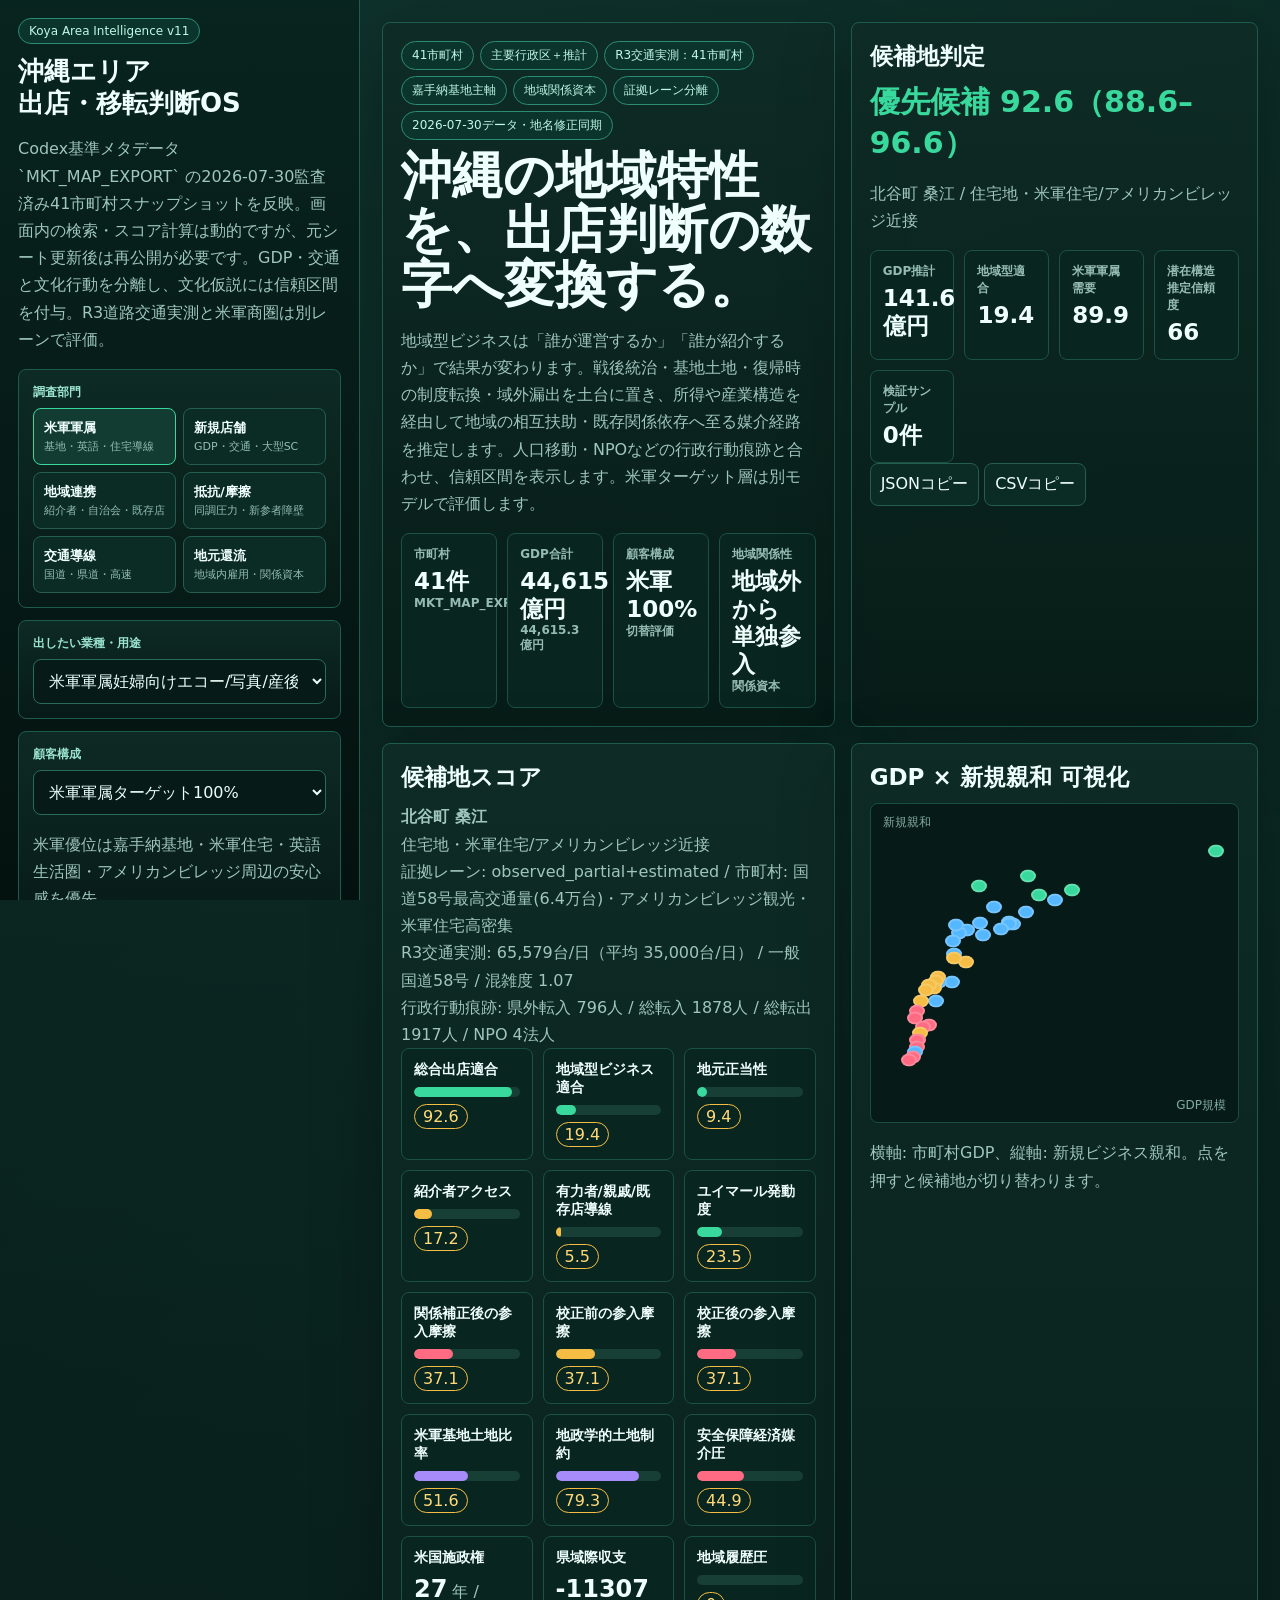
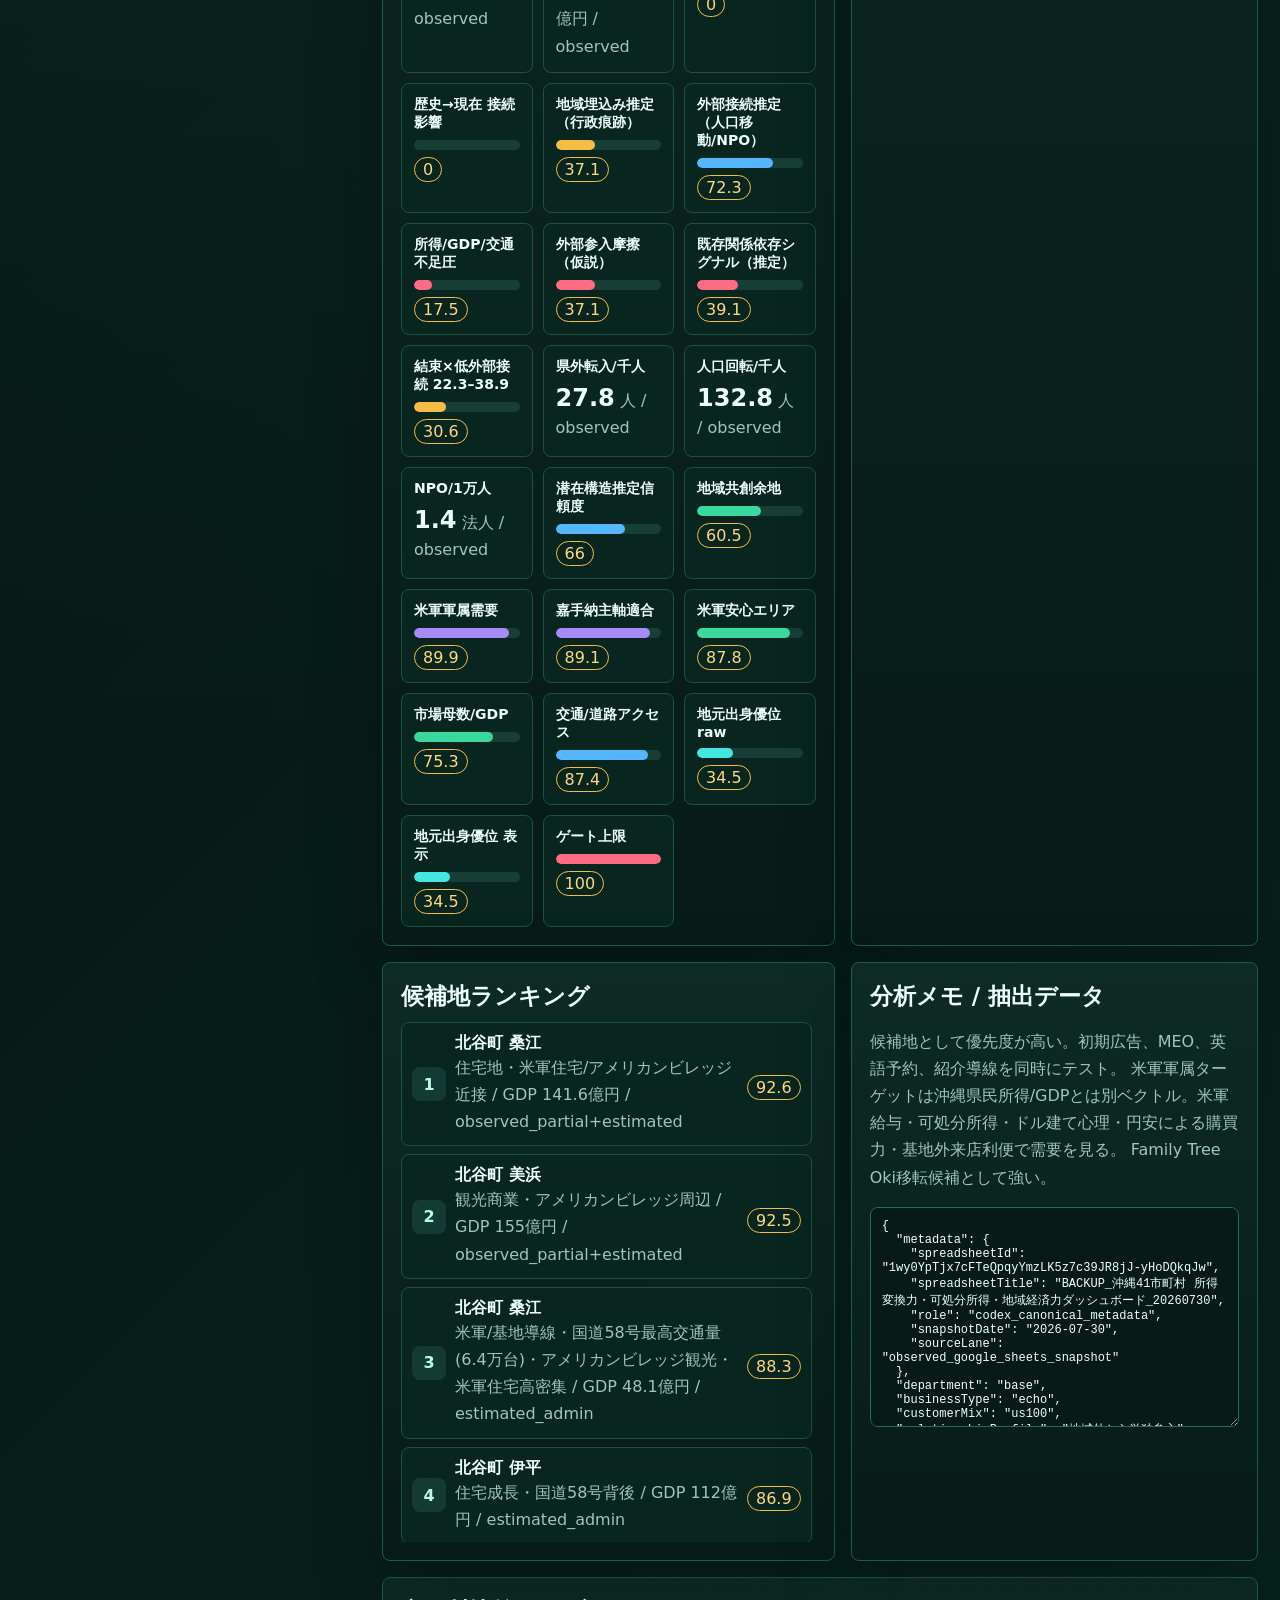
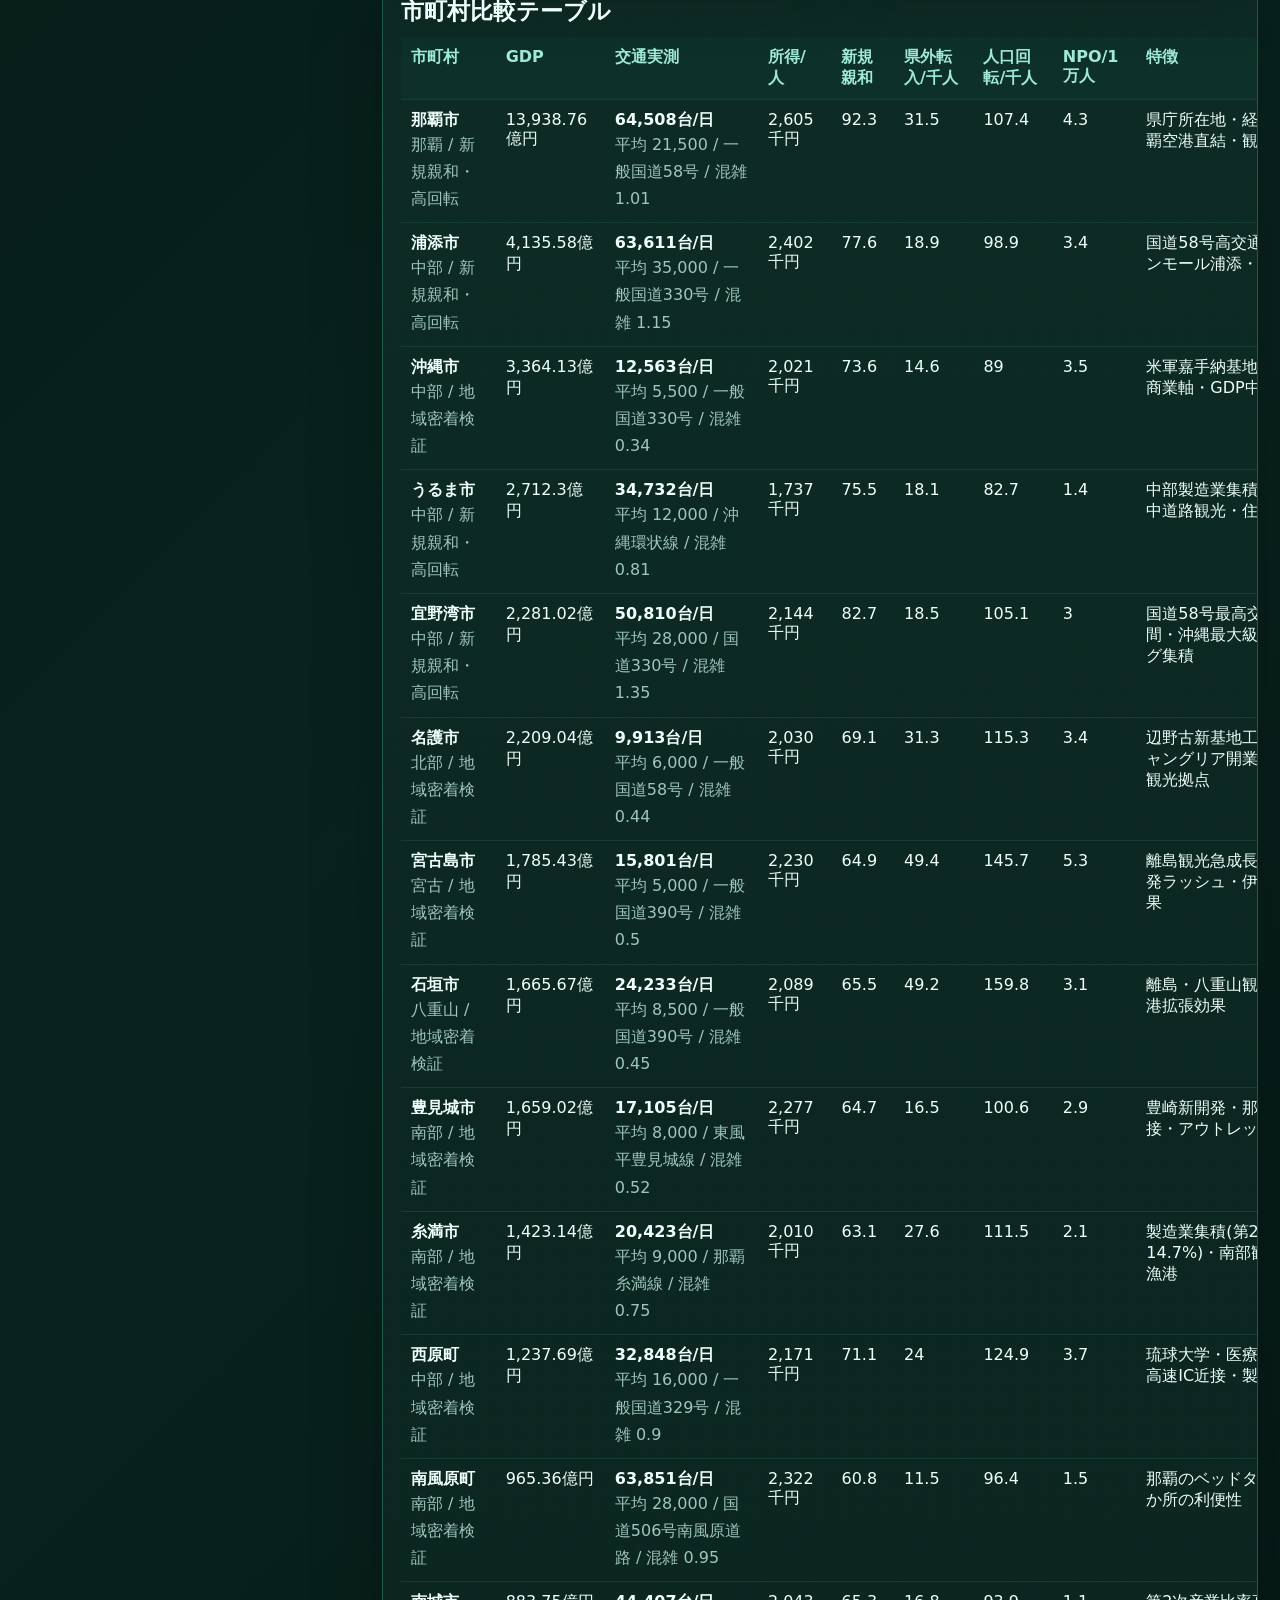
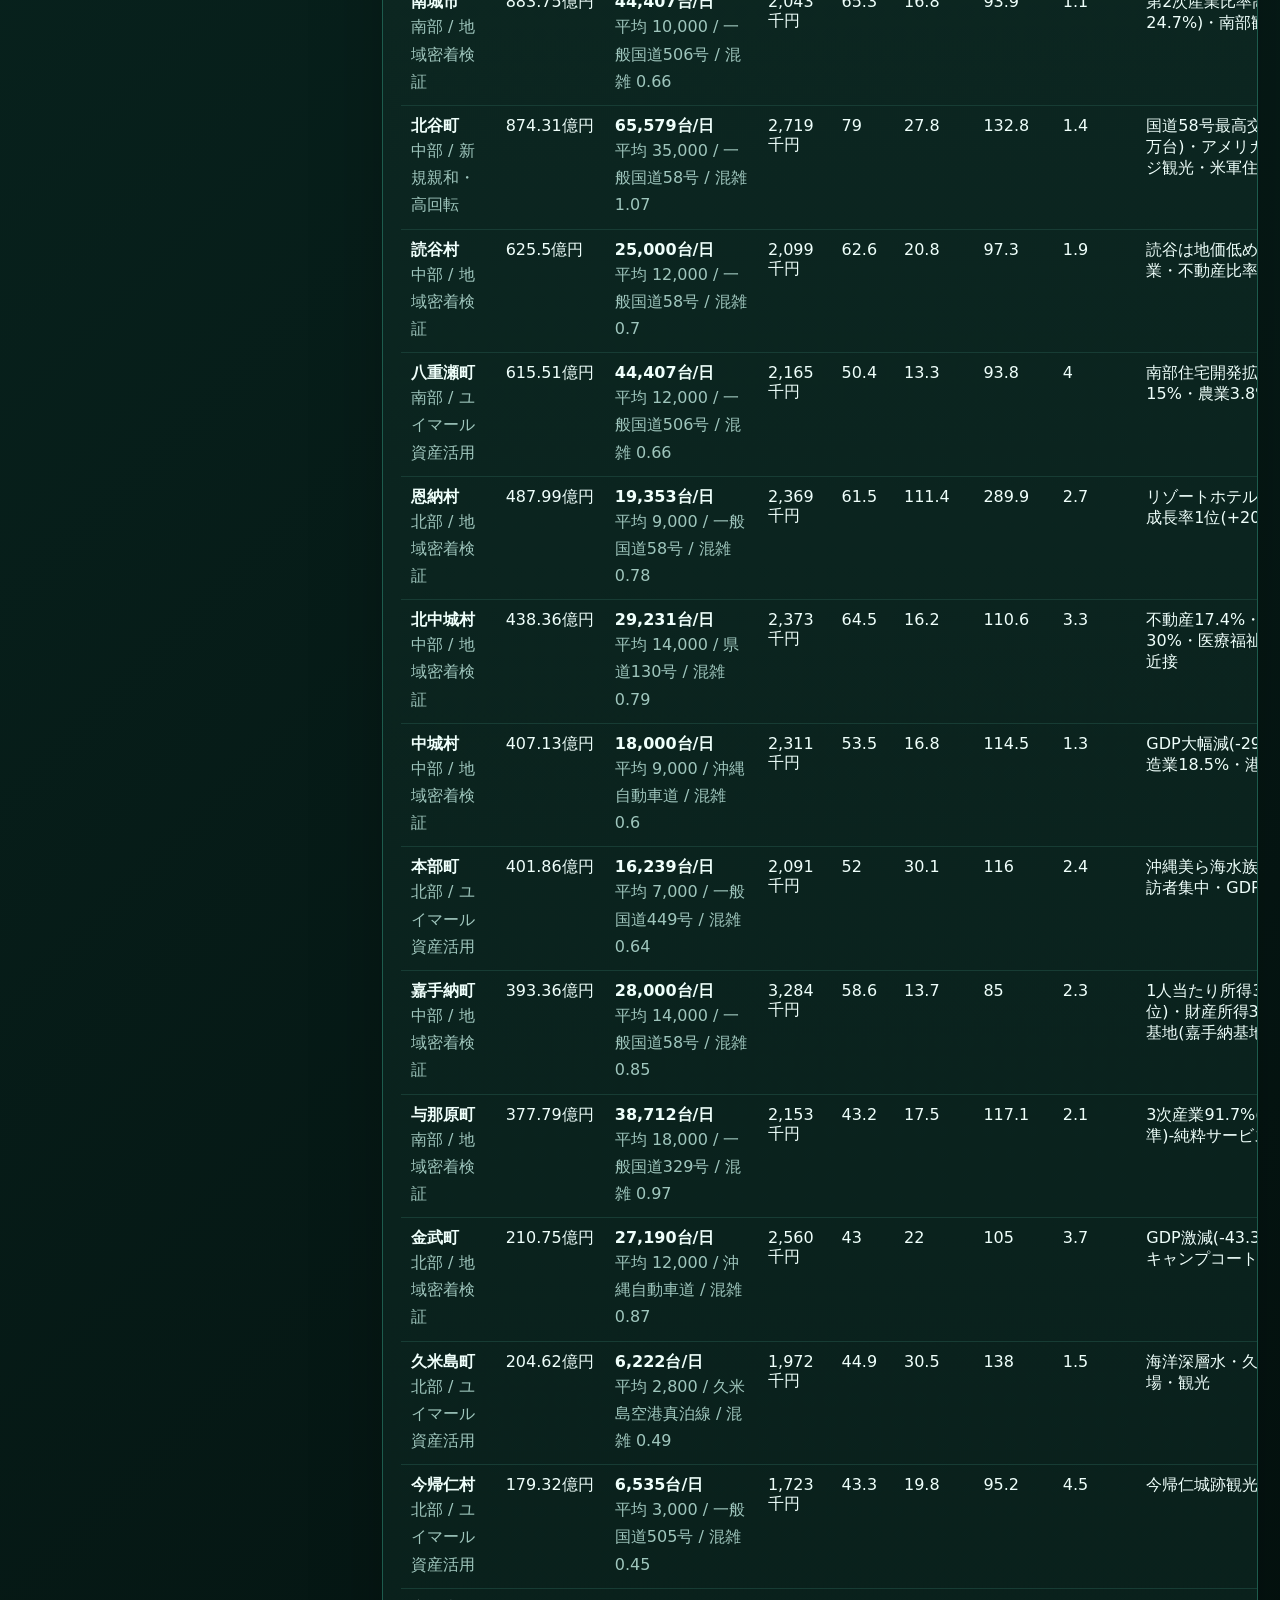
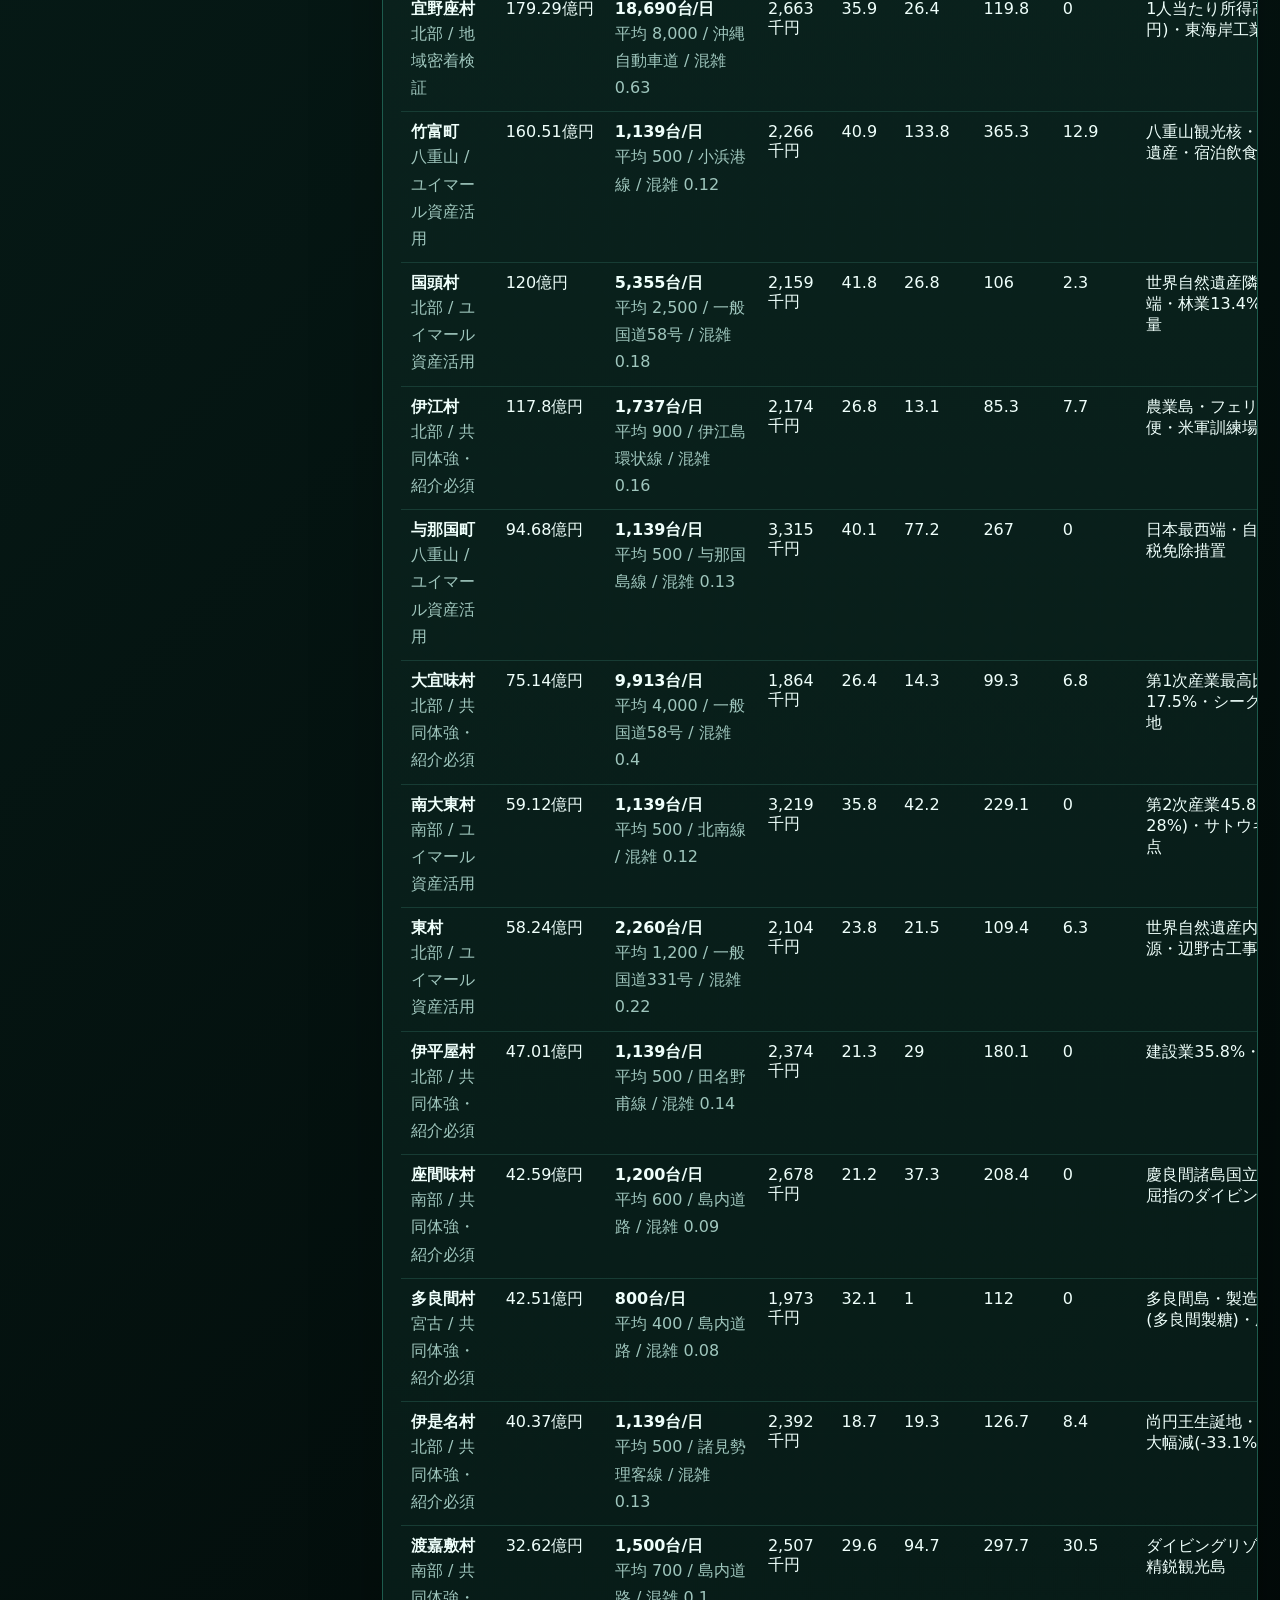
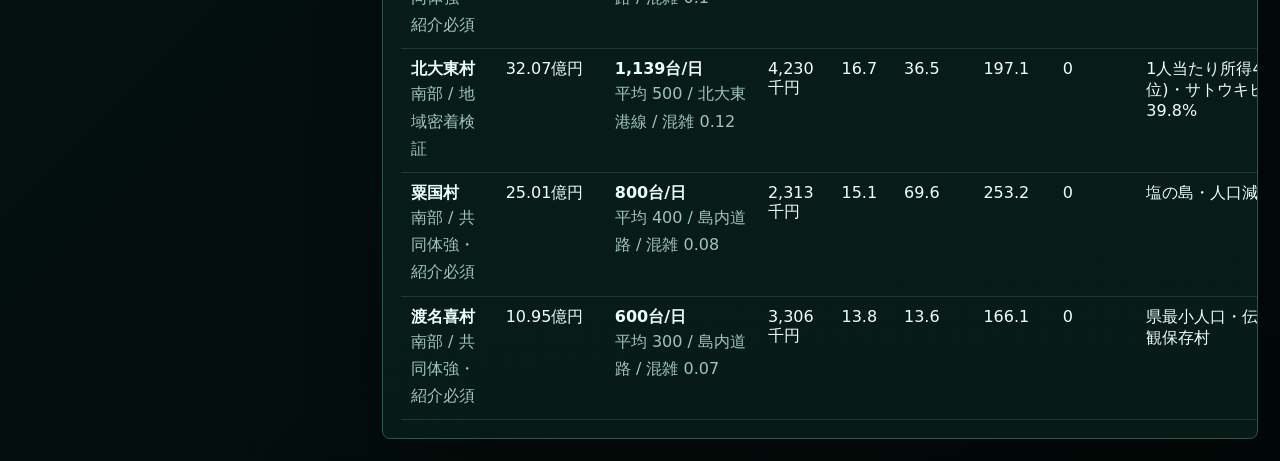
==== commit fda54b62: "Update Okinawa dashboard to Codex metadata snapshot v11" ====
--- a/index.html
+++ b/index.html
@@ -1,9 +1,10 @@
 <!doctype html>
 <html lang="ja"><head><meta charset="utf-8"><meta name="viewport" content="width=device-width,initial-scale=1"><title>沖縄エリアマーケティング調査分析ダッシュボード</title><style>
 :root{--bg:#06120f;--side:#071b17;--panel:#0b231e;--line:#1d5b4d;--txt:#effffb;--muted:#9fc6bd;--g:#39d99d;--b:#55b7ff;--y:#f5bd43;--r:#ff6b83;--v:#a78bfa;--c:#43e7e0}*{box-sizing:border-box}body{margin:0;background:radial-gradient(circle at 20% -10%,#123c35,transparent 34%),linear-gradient(135deg,#04100e,#08231e 45%,#020807);color:var(--txt);font-family:"Yu Gothic UI",Meiryo,system-ui,sans-serif}button,input,select,textarea{font:inherit}.app{display:grid;grid-template-columns:360px 1fr;min-height:100vh}.side{position:sticky;top:0;height:100vh;overflow:auto;padding:18px;background:linear-gradient(180deg,#08241f,#04120f);border-right:1px solid var(--line)}.main{padding:22px}.box,.panel{border:1px solid var(--line);background:linear-gradient(180deg,rgba(14,43,37,.96),rgba(7,27,23,.96));border-radius:8px;padding:14px;margin-top:12px}.panel{padding:18px;margin-top:0;box-shadow:0 24px 70px rgba(0,0,0,.25)}h1{font-size:26px;line-height:1.22;margin:12px 0 8px}.eyebrow,.tag{display:inline-flex;color:#bff8e8;border:1px solid #2d8b74;background:#0b342c;border-radius:999px;padding:5px 10px;font-size:12px}.muted,.small,p{color:var(--muted);line-height:1.7}.label{font-size:12px;color:#9be4d0;font-weight:800;margin:0 0 7px}select,input,textarea{width:100%;border:1px solid #2a6a5b;background:#061b17;color:var(--txt);border-radius:8px;padding:11px;outline:0}.dept-grid{display:grid;grid-template-columns:1fr 1fr;gap:7px}.cal-grid{display:grid;grid-template-columns:1fr 1fr;gap:8px}.cal-grid input{margin-top:5px;padding:8px}.dept,.chipbtn,.primary{border:1px solid #255e51;background:#0b2b25;color:var(--txt);border-radius:8px;padding:10px;text-align:left;cursor:pointer}.dept:hover,.dept.active,.chipbtn:hover,.primary:hover{border-color:var(--g);background:#123b32}.dept b{display:block;font-size:13px}.dept span{display:block;color:#93beb4;font-size:11px;margin-top:2px}.hero,.layout{display:grid;grid-template-columns:minmax(0,1fr) minmax(360px,.9fr);gap:16px;margin-bottom:16px}.title{font-size:clamp(30px,4vw,52px);line-height:1.06;margin:8px 0 12px}.tags{display:flex;gap:6px;flex-wrap:wrap}.kpis{display:grid;grid-template-columns:repeat(4,minmax(0,1fr));gap:10px;margin-top:14px}.kpi,.scorecard{border:1px solid #1c5145;background:#09251f;border-radius:8px;padding:12px;min-height:86px}.kpi span{display:block;color:#95bcb3;font-size:12px;font-weight:800}.kpi b{display:block;font-size:23px;margin-top:5px;line-height:1.2}.section-title{font-size:23px;margin:0 0 10px}.scoregrid{display:grid;grid-template-columns:repeat(3,minmax(0,1fr));gap:10px}.scorecard h3{font-size:14px;margin:0 0 8px}.bar{height:10px;background:#183f36;border-radius:999px;overflow:hidden}.bar i{display:block;height:100%;border-radius:999px}.num{display:inline-flex;margin-top:7px;border:1px solid var(--y);color:#ffd978;border-radius:999px;padding:2px 8px;font-variant-numeric:tabular-nums}.decision{font-size:30px;font-weight:900;margin:8px 0}.good{color:var(--g)}.mid{color:var(--y)}.bad{color:var(--r)}.ranklist,.suggestions{display:grid;gap:8px;max-height:520px;overflow:auto;padding-right:4px}.rankitem{display:grid;grid-template-columns:auto 1fr auto;gap:9px;align-items:center;border:1px solid #1c5145;background:#09251f;border-radius:8px;padding:10px;cursor:pointer}.rankitem:hover{border-color:var(--g);background:#123b32}.badge{width:34px;height:34px;border-radius:8px;display:grid;place-items:center;background:#143b33;color:#bdfbe9;font-weight:900}.viz{height:320px;position:relative;border:1px solid #1a4d42;border-radius:8px;background:#061b17;overflow:hidden}.dot{position:absolute;width:13px;height:13px;border-radius:50%;transform:translate(-50%,50%);border:2px solid rgba(255,255,255,.2);cursor:pointer}.axis{position:absolute;color:#83aaa0;font-size:12px}.extract{min-height:220px;font-family:Consolas,monospace;font-size:12px}.main,.side,.panel{min-width:0}.tablewrap{overflow:auto;max-width:100%}table{width:100%;min-width:1100px;border-collapse:collapse}th,td{padding:10px;border-bottom:1px solid #173c34;text-align:left;vertical-align:top}th{color:#9fe9d5;background:#0d3028}.input-label{display:flex;align-items:flex-start;justify-content:space-between;gap:6px;min-height:38px}.help-btn{flex:0 0 24px;width:24px;height:24px;border:1px solid #3d927d;border-radius:50%;background:#103a31;color:#c8fff0;font-weight:900;cursor:pointer;padding:0;line-height:22px}.help-btn:hover,.help-btn.active{border-color:var(--g);background:#1b5949}.input-guide{margin-top:10px;border:1px solid #2b7563;background:#061b17;border-radius:8px;padding:11px}.input-guide h3{font-size:14px;margin:0 0 6px;color:#d8fff4}.guide-direction{color:#ffd978;font-weight:800}.anchor-list{display:grid;gap:4px;margin-top:8px}.anchor-row{display:grid;grid-template-columns:36px 1fr;gap:7px;border-top:1px solid #173e35;padding-top:4px;color:#b8d8d0;font-size:11px;line-height:1.5}.anchor-row b{color:#ffd978}.quality-note{margin-top:9px;border-left:3px solid var(--b);background:#0a2a25;padding:8px 9px;color:#bfe9df;font-size:11px;line-height:1.55}.quality-note.warn{border-color:var(--y);color:#ffe3a3}.scale-legend{margin-top:10px;border-top:1px solid #1b5145;padding-top:8px}.scale-legend summary{color:#baf5e5;cursor:pointer;font-size:12px;font-weight:800}.scale-legend p{font-size:11px;margin:6px 0 0}.guide-current{display:inline-flex;margin-top:6px;border:1px solid #487f70;border-radius:999px;padding:2px 7px;color:#d8fff4;font-size:11px}@media(max-width:1050px){.app,.hero,.layout{grid-template-columns:1fr}.side{position:relative;height:auto}.kpis,.scoregrid{grid-template-columns:1fr 1fr}}@media(max-width:680px){.main{padding:14px}.kpis,.scoregrid{grid-template-columns:1fr}}
-</style></head><body><div class="app"><aside class="side"><span class="eyebrow">Koya Area Intelligence v10</span><h1>沖縄エリア<br>出店・移転判断OS</h1><p>スプレッドシート `MKT_MAP_EXPORT` の監査済み41市町村スナップショットを反映。画面内の検索・スコア計算は動的ですが、元シート更新後は再公開が必要です。GDP・交通と文化行動を分離し、文化仮説には信頼区間を付与。R3道路交通実測と米軍商圏は別レーンで評価。</p><div class="box"><div class="label">調査部門</div><div class="dept-grid" id="deptGrid"></div></div><div class="box"><div class="label">出したい業種・用途</div><select id="businessType"><option value="echo">米軍軍属妊婦向けエコー/写真/産後ケア</option><option value="retail">新店舗・小売/サービス</option><option value="office">事務所移転・営業拠点</option><option value="local">地域型：既存/地元住民ビジネス</option><option value="tourism">観光/体験型店舗</option></select></div><div class="box"><div class="label">顧客構成</div><select id="customerMix"><option value="us100">米軍軍属ターゲット100%</option><option value="us60local40">米軍軍属60%・県民40%</option><option value="local100">県民/地域顧客100%</option></select><p class="small">米軍優位は嘉手納基地・米軍住宅・英語生活圏・アメリカンビレッジ周辺の安心感を優先。</p></div><div class="box"><div class="label">地域関係性</div><select id="relationshipProfile"><option value="outsider">地域外から単独参入</option><option value="friendlyResident">友好的に長期居住・地域参加</option><option value="localResident">地元民/地域出身者が運営</option><option value="localFamily">地元有力者・親戚・子供の関係あり</option><option value="trustedIntroducer">自治会/模合/紹介者の後押しあり</option><option value="existingPartner">既存地元事業者と共同/暖簾分け</option></select></div><div class="box"><div class="label">安全保障経済の因果土台</div><p class="small">米国施政権27年、基地土地制約、復帰時の通貨・制度転換、振興・公共支出、県外漏出を上流に置きます。住民心理へ直結させず、産業・所得・移動を経由する影響だけを最大12%で文化構造推定へ接続。</p></div><div class="box"><div class="label">非アンケート観測モデル</div><p class="small">沖縄県「令和7年人口移動報告年報」と県内NPO法人所在数を41市町村に接続。県外転入、県内転入、転出、人口回転、NPO密度から、地域埋込み・外部接続・既存関係依存シグナルを推定します。アンケート回答は必須ではありません。</p></div><div class="box"><div class="label">任意の現地校正</div><select id="fieldEvidence"><option value="none">追加校正なし（行政痕跡のみ）</option><option value="interview">複数者ヒアリング済み</option><option value="pilot">紹介・広告の小規模実証済み</option><option value="observed">来店経路・紹介率を継続観測</option></select><p class="small">文化・関係性はGDPから断定せず、現地証拠で更新します。</p></div><div class="box" id="calibrationBox"><div class="label">現地校正入力（空欄は未観測）</div><p class="small">各 ? を押すと判断基準を表示します。根拠がない項目は空欄のままにしてください。</p><div class="cal-grid"><label class="small"><span class="input-label">専門家・現場摩擦評価<button type="button" class="help-btn" data-guide="expertFriction" aria-label="専門家・現場摩擦評価の入力基準" title="入力基準">?</button></span><input id="expertFriction" type="number" min="0" max="100" placeholder="0-100" aria-describedby="inputGuide"></label><label class="small"><span class="input-label">住民受容ヒアリング<button type="button" class="help-btn" data-guide="residentAcceptance" aria-label="住民受容ヒアリングの入力基準" title="入力基準">?</button></span><input id="residentAcceptance" type="number" min="0" max="100" placeholder="0-100" aria-describedby="inputGuide"></label><label class="small"><span class="input-label">紹介経由率<button type="button" class="help-btn" data-guide="pilotReferral" aria-label="紹介経由率の入力基準" title="入力基準">?</button></span><input id="pilotReferral" type="number" min="0" max="100" placeholder="実測 0-100%" aria-describedby="inputGuide"></label><label class="small"><span class="input-label">広告→予約転換評価<button type="button" class="help-btn" data-guide="pilotConversion" aria-label="広告から予約転換評価の入力基準" title="入力基準">?</button></span><input id="pilotConversion" type="number" min="0" max="100" placeholder="目標比 0-100" aria-describedby="inputGuide"></label><label class="small"><span class="input-label">検証サンプル数<button type="button" class="help-btn" data-guide="fieldSampleSize" aria-label="検証サンプル数の入力基準" title="入力基準">?</button></span><input id="fieldSampleSize" type="number" min="0" max="9999" placeholder="実人数/実件数" aria-describedby="inputGuide"></label></div><div id="inputQuality" class="quality-note">空欄は未観測として保持され、0点には変換されません。</div><div id="inputGuide" class="input-guide" aria-live="polite"></div><div class="label" style="margin-top:12px">地域履歴レイヤー</div><select id="historyEvidence"><option value="none">未接続</option><option value="documented">公文書・論文で地域史を確認</option><option value="fieldLinked">現在行動との接続を現地確認</option></select><div class="cal-grid"><label class="small"><span class="input-label">基地・土地制度変動<button type="button" class="help-btn" data-guide="landHistory" aria-label="基地土地制度変動の入力基準" title="入力基準">?</button></span><input id="landHistory" type="number" min="0" max="100" placeholder="0-100" aria-describedby="inputGuide"></label><label class="small"><span class="input-label">人口移動・再定住<button type="button" class="help-btn" data-guide="migrationHistory" aria-label="人口移動再定住の入力基準" title="入力基準">?</button></span><input id="migrationHistory" type="number" min="0" max="100" placeholder="0-100" aria-describedby="inputGuide"></label><label class="small"><span class="input-label">産業・交通転換<button type="button" class="help-btn" data-guide="industryHistory" aria-label="産業交通転換の入力基準" title="入力基準">?</button></span><input id="industryHistory" type="number" min="0" max="100" placeholder="0-100" aria-describedby="inputGuide"></label><label class="small"><span class="input-label">災害・島嶼孤立<button type="button" class="help-btn" data-guide="isolationHistory" aria-label="災害島嶼孤立の入力基準" title="入力基準">?</button></span><input id="isolationHistory" type="number" min="0" max="100" placeholder="0-100" aria-describedby="inputGuide"></label></div><details class="scale-legend"><summary>共通0–100尺度と記録ルール</summary><p>0=該当なし、25=限定的、50=複数の根拠がある中程度、75=継続的で事業判断を左右、100=地域構造を支配。通常は5点刻み。出典・対象期間・地域範囲が不明なら入力しません。</p></details></div><div class="box"><div class="label">市町村フィルター</div><select id="regionFilter"><option value="">全地域</option></select></div><div class="box"><div class="label">候補地入力</div><input id="searchBox" placeholder="例：北谷町桑江 / 美浜 / 伊平 / 名護市字辺野古"><p class="small">行政区未登録でも市町村GDP・交通・基地/観光/住宅キーワードから推計。</p></div><div class="box"><div class="label">検索結果</div><div class="suggestions" id="suggestions"></div></div></aside><main class="main"><section class="hero"><div class="panel"><div class="tags"><span class="tag">41市町村</span><span class="tag">主要行政区＋推計</span><span class="tag">R3交通実測：41市町村</span><span class="tag">嘉手納基地主軸</span><span class="tag">地域関係資本</span><span class="tag">証拠レーン分離</span><span class="tag">2026-07-13入力判定ガイド実装</span></div><h2 class="title">沖縄の地域特性を、出店判断の数字へ変換する。</h2><p class="muted">地域型ビジネスは「誰が運営するか」「誰が紹介するか」で結果が変わります。戦後統治・基地土地・復帰時の制度転換・域外漏出を土台に置き、所得や産業構造を経由して地域の相互扶助・既存関係依存へ至る媒介経路を推定します。人口移動・NPOなどの行政行動痕跡と合わせ、信頼区間を表示します。米軍ターゲット層は別モデルで評価します。</p><div class="kpis" id="summaryKpis"></div></div><div class="panel"><h2 class="section-title">候補地判定</h2><div id="decisionBox"></div><button class="primary" id="copyJson">JSONコピー</button> <button class="primary" id="copyCsv">CSVコピー</button></div></section><section class="layout"><div class="panel"><h2 class="section-title">候補地スコア</h2><div id="placeMeta" class="muted"></div><div class="scoregrid" id="scoreGrid"></div></div><div class="panel"><h2 class="section-title">GDP × 新規親和 可視化</h2><div class="viz" id="viz"></div><p class="small">横軸: 市町村GDP、縦軸: 新規ビジネス親和。点を押すと候補地が切り替わります。</p></div></section><section class="layout"><div class="panel"><h2 class="section-title">候補地ランキング</h2><div class="ranklist" id="rankList"></div></div><div class="panel"><h2 class="section-title">分析メモ / 抽出データ</h2><p id="analysisMemo" class="muted"></p><textarea id="extractBox" class="extract" spellcheck="false"></textarea></div></section><section class="panel tablewrap"><h2 class="section-title">市町村比較テーブル</h2><table><thead><tr><th>市町村</th><th>GDP</th><th>交通実測</th><th>所得/人</th><th>新規親和</th><th>県外転入/千人</th><th>人口回転/千人</th><th>NPO/1万人</th><th>特徴</th><th>戦略</th></tr></thead><tbody id="cityRows"></tbody></table></section></main></div><script>
+</style></head><body><div class="app"><aside class="side"><span class="eyebrow">Koya Area Intelligence v11</span><h1>沖縄エリア<br>出店・移転判断OS</h1><p>Codex基準メタデータ `MKT_MAP_EXPORT` の2026-07-30監査済み41市町村スナップショットを反映。画面内の検索・スコア計算は動的ですが、元シート更新後は再公開が必要です。GDP・交通と文化行動を分離し、文化仮説には信頼区間を付与。R3道路交通実測と米軍商圏は別レーンで評価。</p><div class="box"><div class="label">調査部門</div><div class="dept-grid" id="deptGrid"></div></div><div class="box"><div class="label">出したい業種・用途</div><select id="businessType"><option value="echo">米軍軍属妊婦向けエコー/写真/産後ケア</option><option value="retail">新店舗・小売/サービス</option><option value="office">事務所移転・営業拠点</option><option value="local">地域型：既存/地元住民ビジネス</option><option value="tourism">観光/体験型店舗</option></select></div><div class="box"><div class="label">顧客構成</div><select id="customerMix"><option value="us100">米軍軍属ターゲット100%</option><option value="us60local40">米軍軍属60%・県民40%</option><option value="local100">県民/地域顧客100%</option></select><p class="small">米軍優位は嘉手納基地・米軍住宅・英語生活圏・アメリカンビレッジ周辺の安心感を優先。</p></div><div class="box"><div class="label">地域関係性</div><select id="relationshipProfile"><option value="outsider">地域外から単独参入</option><option value="friendlyResident">友好的に長期居住・地域参加</option><option value="localResident">地元民/地域出身者が運営</option><option value="localFamily">地元有力者・親戚・子供の関係あり</option><option value="trustedIntroducer">自治会/模合/紹介者の後押しあり</option><option value="existingPartner">既存地元事業者と共同/暖簾分け</option></select></div><div class="box"><div class="label">安全保障経済の因果土台</div><p class="small">米国施政権27年、基地土地制約、復帰時の通貨・制度転換、振興・公共支出、県外漏出を上流に置きます。住民心理へ直結させず、産業・所得・移動を経由する影響だけを最大12%で文化構造推定へ接続。</p></div><div class="box"><div class="label">非アンケート観測モデル</div><p class="small">沖縄県「令和7年人口移動報告年報」と県内NPO法人所在数を41市町村に接続。県外転入、県内転入、転出、人口回転、NPO密度から、地域埋込み・外部接続・既存関係依存シグナルを推定します。アンケート回答は必須ではありません。</p></div><div class="box"><div class="label">任意の現地校正</div><select id="fieldEvidence"><option value="none">追加校正なし（行政痕跡のみ）</option><option value="interview">複数者ヒアリング済み</option><option value="pilot">紹介・広告の小規模実証済み</option><option value="observed">来店経路・紹介率を継続観測</option></select><p class="small">文化・関係性はGDPから断定せず、現地証拠で更新します。</p></div><div class="box" id="calibrationBox"><div class="label">現地校正入力（空欄は未観測）</div><p class="small">各 ? を押すと判断基準を表示します。根拠がない項目は空欄のままにしてください。</p><div class="cal-grid"><label class="small"><span class="input-label">専門家・現場摩擦評価<button type="button" class="help-btn" data-guide="expertFriction" aria-label="専門家・現場摩擦評価の入力基準" title="入力基準">?</button></span><input id="expertFriction" type="number" min="0" max="100" placeholder="0-100" aria-describedby="inputGuide"></label><label class="small"><span class="input-label">住民受容ヒアリング<button type="button" class="help-btn" data-guide="residentAcceptance" aria-label="住民受容ヒアリングの入力基準" title="入力基準">?</button></span><input id="residentAcceptance" type="number" min="0" max="100" placeholder="0-100" aria-describedby="inputGuide"></label><label class="small"><span class="input-label">紹介経由率<button type="button" class="help-btn" data-guide="pilotReferral" aria-label="紹介経由率の入力基準" title="入力基準">?</button></span><input id="pilotReferral" type="number" min="0" max="100" placeholder="実測 0-100%" aria-describedby="inputGuide"></label><label class="small"><span class="input-label">広告→予約転換評価<button type="button" class="help-btn" data-guide="pilotConversion" aria-label="広告から予約転換評価の入力基準" title="入力基準">?</button></span><input id="pilotConversion" type="number" min="0" max="100" placeholder="目標比 0-100" aria-describedby="inputGuide"></label><label class="small"><span class="input-label">検証サンプル数<button type="button" class="help-btn" data-guide="fieldSampleSize" aria-label="検証サンプル数の入力基準" title="入力基準">?</button></span><input id="fieldSampleSize" type="number" min="0" max="9999" placeholder="実人数/実件数" aria-describedby="inputGuide"></label></div><div id="inputQuality" class="quality-note">空欄は未観測として保持され、0点には変換されません。</div><div id="inputGuide" class="input-guide" aria-live="polite"></div><div class="label" style="margin-top:12px">地域履歴レイヤー</div><select id="historyEvidence"><option value="none">未接続</option><option value="documented">公文書・論文で地域史を確認</option><option value="fieldLinked">現在行動との接続を現地確認</option></select><div class="cal-grid"><label class="small"><span class="input-label">基地・土地制度変動<button type="button" class="help-btn" data-guide="landHistory" aria-label="基地土地制度変動の入力基準" title="入力基準">?</button></span><input id="landHistory" type="number" min="0" max="100" placeholder="0-100" aria-describedby="inputGuide"></label><label class="small"><span class="input-label">人口移動・再定住<button type="button" class="help-btn" data-guide="migrationHistory" aria-label="人口移動再定住の入力基準" title="入力基準">?</button></span><input id="migrationHistory" type="number" min="0" max="100" placeholder="0-100" aria-describedby="inputGuide"></label><label class="small"><span class="input-label">産業・交通転換<button type="button" class="help-btn" data-guide="industryHistory" aria-label="産業交通転換の入力基準" title="入力基準">?</button></span><input id="industryHistory" type="number" min="0" max="100" placeholder="0-100" aria-describedby="inputGuide"></label><label class="small"><span class="input-label">災害・島嶼孤立<button type="button" class="help-btn" data-guide="isolationHistory" aria-label="災害島嶼孤立の入力基準" title="入力基準">?</button></span><input id="isolationHistory" type="number" min="0" max="100" placeholder="0-100" aria-describedby="inputGuide"></label></div><details class="scale-legend"><summary>共通0–100尺度と記録ルール</summary><p>0=該当なし、25=限定的、50=複数の根拠がある中程度、75=継続的で事業判断を左右、100=地域構造を支配。通常は5点刻み。出典・対象期間・地域範囲が不明なら入力しません。</p></details></div><div class="box"><div class="label">市町村フィルター</div><select id="regionFilter"><option value="">全地域</option></select></div><div class="box"><div class="label">候補地入力</div><input id="searchBox" placeholder="例：北谷町桑江 / 美浜 / 伊平 / 名護市字辺野古"><p class="small">行政区未登録でも市町村GDP・交通・基地/観光/住宅キーワードから推計。</p></div><div class="box"><div class="label">検索結果</div><div class="suggestions" id="suggestions"></div></div></aside><main class="main"><section class="hero"><div class="panel"><div class="tags"><span class="tag">41市町村</span><span class="tag">主要行政区＋推計</span><span class="tag">R3交通実測：41市町村</span><span class="tag">嘉手納基地主軸</span><span class="tag">地域関係資本</span><span class="tag">証拠レーン分離</span><span class="tag">2026-07-30データ・地名修正同期</span></div><h2 class="title">沖縄の地域特性を、出店判断の数字へ変換する。</h2><p class="muted">地域型ビジネスは「誰が運営するか」「誰が紹介するか」で結果が変わります。戦後統治・基地土地・復帰時の制度転換・域外漏出を土台に置き、所得や産業構造を経由して地域の相互扶助・既存関係依存へ至る媒介経路を推定します。人口移動・NPOなどの行政行動痕跡と合わせ、信頼区間を表示します。米軍ターゲット層は別モデルで評価します。</p><div class="kpis" id="summaryKpis"></div></div><div class="panel"><h2 class="section-title">候補地判定</h2><div id="decisionBox"></div><button class="primary" id="copyJson">JSONコピー</button> <button class="primary" id="copyCsv">CSVコピー</button></div></section><section class="layout"><div class="panel"><h2 class="section-title">候補地スコア</h2><div id="placeMeta" class="muted"></div><div class="scoregrid" id="scoreGrid"></div></div><div class="panel"><h2 class="section-title">GDP × 新規親和 可視化</h2><div class="viz" id="viz"></div><p class="small">横軸: 市町村GDP、縦軸: 新規ビジネス親和。点を押すと候補地が切り替わります。</p></div></section><section class="layout"><div class="panel"><h2 class="section-title">候補地ランキング</h2><div class="ranklist" id="rankList"></div></div><div class="panel"><h2 class="section-title">分析メモ / 抽出データ</h2><p id="analysisMemo" class="muted"></p><textarea id="extractBox" class="extract" spellcheck="false"></textarea></div></section><section class="panel tablewrap"><h2 class="section-title">市町村比較テーブル</h2><table><thead><tr><th>市町村</th><th>GDP</th><th>交通実測</th><th>所得/人</th><th>新規親和</th><th>県外転入/千人</th><th>人口回転/千人</th><th>NPO/1万人</th><th>特徴</th><th>戦略</th></tr></thead><tbody id="cityRows"></tbody></table></section></main></div><script>
 
 
+const CODEX_METADATA={"spreadsheetId":"1wy0YpTjx7cFTeQpqyYmzLK5z7c39JR8jJ-yHoDQkqJw","spreadsheetTitle":"BACKUP_沖縄41市町村 所得変換力・可処分所得・地域経済力ダッシュボード_20260730","role":"codex_canonical_metadata","snapshotDate":"2026-07-30","sourceLane":"observed_google_sheets_snapshot"};
 const SECURITY_ECONOMY_2022={
 '那覇市':[9.6,1.4,8.2],'宜野湾市':[29.4,29.4,0],'石垣市':[.6,.4,.2],'浦添市':[13.8,13.7,0],'名護市':[10.3,10.3,0],'糸満市':[.6,0,.6],'沖縄市':[35.4,34,1.4],'豊見城市':[0,0,0],'うるま市':[7.6,6.7,.8],'宮古島市':[.3,0,.3],'南城市':[.8,0,.8],
 '国頭村':[7.6,7.4,.2],'大宜味村':[0,0,0],'東村':[27.7,27.7,0],'今帰仁村':[0,0,0],'本部町':[0,0,0],'恩納村':[29.8,29.2,.6],'宜野座村':[50.7,50.7,0],'金武町':[55.6,55.6,0],'伊江村':[35.2,35.2,0],
@@ -22,50 +23,22 @@
 const TRAFFIC_R3={"那覇市":{"max24h":64508,"avg24h":21500,"route":"一般国道58号","place":"那覇市天久","congestion":1.01,"source":"国土交通省 令和3年度全国道路・街路交通情勢調査","surveyYear":"R3(2021)","evidence":"observed_partial"},"宜野湾市":{"max24h":50810,"avg24h":28000,"route":"国道330号","place":"宜野湾市大山","congestion":1.35,"source":"国土交通省 令和3年度全国道路・街路交通情勢調査","surveyYear":"R3(2021)","evidence":"observed_partial"},"石垣市":{"max24h":24233,"avg24h":8500,"route":"一般国道390号","place":"石垣市市街","congestion":0.45,"source":"国土交通省 令和3年度全国道路・街路交通情勢調査","surveyYear":"R3(2021)","evidence":"observed_partial"},"浦添市":{"max24h":63611,"avg24h":35000,"route":"一般国道330号","place":"浦添市沢岻","congestion":1.15,"source":"国土交通省 令和3年度全国道路・街路交通情勢調査","surveyYear":"R3(2021)","evidence":"observed_partial"},"名護市":{"max24h":9913,"avg24h":6000,"route":"一般国道58号","place":"名護市稲嶺","congestion":0.44,"source":"国土交通省 令和3年度全国道路・街路交通情勢調査","surveyYear":"R3(2021)","evidence":"observed_partial"},"糸満市":{"max24h":20423,"avg24h":9000,"route":"那覇糸満線","place":"糸満市武富","congestion":0.75,"source":"国土交通省 令和3年度全国道路・街路交通情勢調査","surveyYear":"R3(2021)","evidence":"observed_partial"},"沖縄市":{"max24h":12563,"avg24h":5500,"route":"一般国道330号","place":"沖縄市知花","congestion":0.34,"source":"国土交通省 令和3年度全国道路・街路交通情勢調査","surveyYear":"R3(2021)","evidence":"observed_partial"},"豊見城市":{"max24h":17105,"avg24h":8000,"route":"東風平豊見城線","place":"豊見城市豊崎","congestion":0.52,"source":"国土交通省 令和3年度全国道路・街路交通情勢調査","surveyYear":"R3(2021)","evidence":"observed_partial"},"うるま市":{"max24h":34732,"avg24h":12000,"route":"沖縄環状線","place":"うるま市江洲","congestion":0.81,"source":"国土交通省 令和3年度全国道路・街路交通情勢調査","surveyYear":"R3(2021)","evidence":"observed_partial"},"宮古島市":{"max24h":15801,"avg24h":5000,"route":"一般国道390号","place":"宮古島市平良","congestion":0.5,"source":"国土交通省 令和3年度全国道路・街路交通情勢調査","surveyYear":"R3(2021)","evidence":"observed_partial"},"南城市":{"max24h":44407,"avg24h":10000,"route":"一般国道506号","place":"南城市","congestion":0.66,"source":"国土交通省 令和3年度全国道路・街路交通情勢調査","surveyYear":"R3(2021)","evidence":"observed_partial"},"国頭村":{"max24h":5355,"avg24h":2500,"route":"一般国道58号","place":"国頭村半地","congestion":0.18,"source":"国土交通省 令和3年度全国道路・街路交通情勢調査","surveyYear":"R3(2021)","evidence":"observed_partial"},"大宜味村":{"max24h":9913,"avg24h":4000,"route":"一般国道58号","place":"名護市稲嶺","congestion":0.4,"source":"国土交通省 令和3年度全国道路・街路交通情勢調査","surveyYear":"R3(2021)","evidence":"observed_partial"},"東村":{"max24h":2260,"avg24h":1200,"route":"一般国道331号","place":"大宜味村田港","congestion":0.22,"source":"国土交通省 令和3年度全国道路・街路交通情勢調査","surveyYear":"R3(2021)","evidence":"observed_partial"},"今帰仁村":{"max24h":6535,"avg24h":3000,"route":"一般国道505号","place":"今帰仁村","congestion":0.45,"source":"国土交通省 令和3年度全国道路・街路交通情勢調査","surveyYear":"R3(2021)","evidence":"observed_partial"},"本部町":{"max24h":16239,"avg24h":7000,"route":"一般国道449号","place":"本部町","congestion":0.64,"source":"国土交通省 令和3年度全国道路・街路交通情勢調査","surveyYear":"R3(2021)","evidence":"observed_partial"},"恩納村":{"max24h":19353,"avg24h":9000,"route":"一般国道58号","place":"恩納村山田","congestion":0.78,"source":"国土交通省 令和3年度全国道路・街路交通情勢調査","surveyYear":"R3(2021)","evidence":"observed_partial"},"宜野座村":{"max24h":18690,"avg24h":8000,"route":"沖縄自動車道","place":"金武宜野座間","congestion":0.63,"source":"国土交通省 令和3年度全国道路・街路交通情勢調査","surveyYear":"R3(2021)","evidence":"observed_partial"},"金武町":{"max24h":27190,"avg24h":12000,"route":"沖縄自動車道","place":"石川屋嘉間","congestion":0.87,"source":"国土交通省 令和3年度全国道路・街路交通情勢調査","surveyYear":"R3(2021)","evidence":"observed_partial"},"伊江村":{"max24h":1737,"avg24h":900,"route":"伊江島環状線","place":"伊江村","congestion":0.16,"source":"国土交通省 令和3年度全国道路・街路交通情勢調査","surveyYear":"R3(2021)","evidence":"observed_partial"},"読谷村":{"max24h":25000,"avg24h":12000,"route":"一般国道58号","place":"読谷村比謝","congestion":0.7,"source":"国土交通省 令和3年度全国道路・街路交通情勢調査","surveyYear":"R3(2021)","evidence":"observed_partial"},"嘉手納町":{"max24h":28000,"avg24h":14000,"route":"一般国道58号","place":"嘉手納町","congestion":0.85,"source":"国土交通省 令和3年度全国道路・街路交通情勢調査","surveyYear":"R3(2021)","evidence":"observed_partial"},"北谷町":{"max24h":65579,"avg24h":35000,"route":"一般国道58号","place":"北谷町北前","congestion":1.07,"source":"国土交通省 令和3年度全国道路・街路交通情勢調査","surveyYear":"R3(2021)","evidence":"observed_partial"},"北中城村":{"max24h":29231,"avg24h":14000,"route":"県道130号","place":"北中城村瑞慶覧","congestion":0.79,"source":"国土交通省 令和3年度全国道路・街路交通情勢調査","surveyYear":"R3(2021)","evidence":"observed_partial"},"中城村":{"max24h":18000,"avg24h":9000,"route":"沖縄自動車道","place":"中城村","congestion":0.6,"source":"国土交通省 令和3年度全国道路・街路交通情勢調査","surveyYear":"R3(2021)","evidence":"observed_partial"},"西原町":{"max24h":32848,"avg24h":16000,"route":"一般国道329号","place":"西原町小那覇","congestion":0.9,"source":"国土交通省 令和3年度全国道路・街路交通情勢調査","surveyYear":"R3(2021)","evidence":"observed_partial"},"与那原町":{"max24h":38712,"avg24h":18000,"route":"一般国道329号","place":"与那原町","congestion":0.97,"source":"国土交通省 令和3年度全国道路・街路交通情勢調査","surveyYear":"R3(2021)","evidence":"observed_partial"},"南風原町":{"max24h":63851,"avg24h":28000,"route":"国道506号南風原道路","place":"南風原町宮平","congestion":0.95,"source":"国土交通省 令和3年度全国道路・街路交通情勢調査","surveyYear":"R3(2021)","evidence":"observed_partial"},"渡嘉敷村":{"max24h":1500,"avg24h":700,"route":"島内道路","place":"渡嘉敷村","congestion":0.1,"source":"国土交通省 令和3年度全国道路・街路交通情勢調査","surveyYear":"R3(2021)","evidence":"observed_partial"},"座間味村":{"max24h":1200,"avg24h":600,"route":"島内道路","place":"座間味村","congestion":0.09,"source":"国土交通省 令和3年度全国道路・街路交通情勢調査","surveyYear":"R3(2021)","evidence":"observed_partial"},"粟国村":{"max24h":800,"avg24h":400,"route":"島内道路","place":"粟国村","congestion":0.08,"source":"国土交通省 令和3年度全国道路・街路交通情勢調査","surveyYear":"R3(2021)","evidence":"observed_partial"},"渡名喜村":{"max24h":600,"avg24h":300,"route":"島内道路","place":"渡名喜村","congestion":0.07,"source":"国土交通省 令和3年度全国道路・街路交通情勢調査","surveyYear":"R3(2021)","evidence":"observed_partial"},"南大東村":{"max24h":1139,"avg24h":500,"route":"北南線","place":"南大東村","congestion":0.12,"source":"国土交通省 令和3年度全国道路・街路交通情勢調査","surveyYear":"R3(2021)","evidence":"observed_partial"},"北大東村":{"max24h":1139,"avg24h":500,"route":"北大東港線","place":"北大東村","congestion":0.12,"source":"国土交通省 令和3年度全国道路・街路交通情勢調査","surveyYear":"R3(2021)","evidence":"observed_partial"},"伊平屋村":{"max24h":1139,"avg24h":500,"route":"田名野甫線","place":"伊平屋村","congestion":0.14,"source":"国土交通省 令和3年度全国道路・街路交通情勢調査","surveyYear":"R3(2021)","evidence":"observed_partial"},"伊是名村":{"max24h":1139,"avg24h":500,"route":"諸見勢理客線","place":"伊是名村","congestion":0.13,"source":"国土交通省 令和3年度全国道路・街路交通情勢調査","surveyYear":"R3(2021)","evidence":"observed_partial"},"久米島町":{"max24h":6222,"avg24h":2800,"route":"久米島空港真泊線","place":"久米島町","congestion":0.49,"source":"国土交通省 令和3年度全国道路・街路交通情勢調査","surveyYear":"R3(2021)","evidence":"observed_partial"},"八重瀬町":{"max24h":44407,"avg24h":12000,"route":"一般国道506号","place":"八重瀬町","congestion":0.66,"source":"国土交通省 令和3年度全国道路・街路交通情勢調査","surveyYear":"R3(2021)","evidence":"observed_partial"},"多良間村":{"max24h":800,"avg24h":400,"route":"島内道路","place":"多良間村","congestion":0.08,"source":"国土交通省 令和3年度全国道路・街路交通情勢調査","surveyYear":"R3(2021)","evidence":"observed_partial"},"竹富町":{"max24h":1139,"avg24h":500,"route":"小浜港線","place":"竹富町","congestion":0.12,"source":"国土交通省 令和3年度全国道路・街路交通情勢調査","surveyYear":"R3(2021)","evidence":"observed_partial"},"与那国町":{"max24h":1139,"avg24h":500,"route":"与那国島線","place":"与那国町","congestion":0.13,"source":"国土交通省 令和3年度全国道路・街路交通情勢調査","surveyYear":"R3(2021)","evidence":"observed_partial"}};
 const CITIES=raw.map((r,i)=>{const traffic=TRAFFIC_R3[r[1]]||{};return{id:i+1,region:r[0],name:r[1],population:r[2],gdp:r[3],income:r[4],roadTraffic:traffic.max24h??r[5],roadTrafficAvg:traffic.avg24h??null,roadRoute:traffic.route??"",roadPlace:traffic.place??"",roadCongestion:traffic.congestion??null,roadSource:traffic.source??"",roadSurveyYear:traffic.surveyYear??"",roadEvidence:traffic.evidence??"missing",expressTraffic:r[6],store:r[7],newBiz:r[8],yuimaru:r[9],pressure:r[10],communityConvert:r[11],paradox:r[12],newcomerRisk:r[13],referral:r[14],largeSc:r[15],localAdvRaw:r[16],localAdv:Math.max(0,r[16]),feature:r[17],segment:r[18],evidence:'observed_partial+traffic_R3_2021+estimated_culture_model'}});
 /* MKT_MAP_EXPORT_OVERRIDES_20260629_START */
-const MKT_OVERRIDES_20260629={
-"那覇市":{store:86.8,newBiz:92.3,yuimaru:35,pressure:8.4,communityConvert:61.8,paradox:21.7,newcomerRisk:0,referral:21.7,largeSc:82.1,localAdvRaw:15.1,segment:"新規親和・高回転"},
-"浦添市":{store:82.4,newBiz:77.6,yuimaru:35.6,pressure:13.9,communityConvert:43.4,paradox:24.8,newcomerRisk:0,referral:24.8,largeSc:76.6,localAdvRaw:18.3,segment:"新規親和・高回転"},
-"沖縄市":{store:72.7,newBiz:73.6,yuimaru:36.3,pressure:25.6,communityConvert:57.7,paradox:31,newcomerRisk:0,referral:31,largeSc:55.6,localAdvRaw:25,segment:"地域密着検証"},
-"うるま市":{store:66.1,newBiz:75.5,yuimaru:36.9,pressure:25.2,communityConvert:50.5,paradox:31.1,newcomerRisk:0,referral:31.1,largeSc:64.8,localAdvRaw:24.9,segment:"新規親和・高回転"},
-"宜野湾市":{store:78.6,newBiz:82.7,yuimaru:37.5,pressure:12.9,communityConvert:60.6,paradox:25.2,newcomerRisk:0,referral:25.2,largeSc:73.5,localAdvRaw:18.3,segment:"新規親和・高回転"},
-"名護市":{store:69,newBiz:69.1,yuimaru:38.1,pressure:28,communityConvert:49.4,paradox:33.1,newcomerRisk:3.8,referral:33.1,largeSc:53,localAdvRaw:26.8,segment:"地域密着検証"},
-"宮古島市":{store:55.7,newBiz:64.9,yuimaru:60.8,pressure:51.6,communityConvert:58.6,paradox:56.2,newcomerRisk:28.9,referral:56.2,largeSc:45.8,localAdvRaw:46.6,segment:"地域密着検証"},
-"石垣市":{store:54.5,newBiz:65.5,yuimaru:61.4,pressure:51.7,communityConvert:59,paradox:56.6,newcomerRisk:28.8,referral:56.6,largeSc:49.2,localAdvRaw:46.9,segment:"地域密着検証"},
-"豊見城市":{store:59.4,newBiz:64.7,yuimaru:40,pressure:30.4,communityConvert:49.2,paradox:35.2,newcomerRisk:7.8,referral:35.2,largeSc:54.2,localAdvRaw:28.7,segment:"地域密着検証"},
-"糸満市":{store:55,newBiz:63.1,yuimaru:40.6,pressure:31.2,communityConvert:49,paradox:35.9,newcomerRisk:9.1,referral:35.9,largeSc:54.9,localAdvRaw:29.3,segment:"地域密着検証"},
-"西原町":{store:72.2,newBiz:71.1,yuimaru:49.3,pressure:32.3,communityConvert:63,paradox:40.8,newcomerRisk:7.4,referral:40.8,largeSc:62.5,localAdvRaw:40.6,segment:"地域密着検証"},
-"南風原町":{store:59.1,newBiz:60.8,yuimaru:49.9,pressure:36.2,communityConvert:37.7,paradox:43.1,newcomerRisk:14.9,referral:43.1,largeSc:45.8,localAdvRaw:42.9,segment:"地域密着検証"},
-"南城市":{store:53,newBiz:65.3,yuimaru:64.5,pressure:41.2,communityConvert:60.4,paradox:52.9,newcomerRisk:18.3,referral:52.9,largeSc:64.9,localAdvRaw:42,segment:"地域密着検証"},
-"北谷町":{store:81.1,newBiz:79,yuimaru:51.1,pressure:20.3,communityConvert:65.7,paradox:35.7,newcomerRisk:0,referral:35.7,largeSc:77.7,localAdvRaw:34.5,segment:"新規親和・高回転"},
-"読谷村":{store:63.2,newBiz:62.6,yuimaru:51.8,pressure:36.4,communityConvert:54,paradox:44.1,newcomerRisk:14.5,referral:44.1,largeSc:56.5,localAdvRaw:43.6,segment:"地域密着検証"},
-"八重瀬町":{store:52.2,newBiz:50.4,yuimaru:74.4,pressure:62.8,communityConvert:46.1,paradox:68.6,newcomerRisk:45.2,referral:80.6,largeSc:26.7,localAdvRaw:64.9,segment:"ユイマール資産活用"},
-"恩納村":{store:68.6,newBiz:61.5,yuimaru:53,pressure:37.3,communityConvert:54.2,paradox:45.2,newcomerRisk:15.8,referral:45.2,largeSc:29,localAdvRaw:44.4,segment:"地域密着検証"},
-"北中城村":{store:73.1,newBiz:64.5,yuimaru:53.6,pressure:36.5,communityConvert:63.2,paradox:45.1,newcomerRisk:13.9,referral:45.1,largeSc:58.8,localAdvRaw:44.2,segment:"地域密着検証"},
-"中城村":{store:51.7,newBiz:53.5,yuimaru:54.3,pressure:40.7,communityConvert:52.8,paradox:47.5,newcomerRisk:22,referral:59.5,largeSc:50.6,localAdvRaw:46.7,segment:"地域密着検証"},
-"本部町":{store:51,newBiz:52,yuimaru:76.9,pressure:63.4,communityConvert:62.6,paradox:70.2,newcomerRisk:45.2,referral:82.2,largeSc:41.4,localAdvRaw:65.9,segment:"ユイマール資産活用"},
-"嘉手納町":{store:64.8,newBiz:58.6,yuimaru:55.5,pressure:39.5,communityConvert:54.6,paradox:47.5,newcomerRisk:19,referral:47.5,largeSc:56.3,localAdvRaw:46.4,segment:"地域密着検証"},
-"与那原町":{store:50.4,newBiz:43.2,yuimaru:56.1,pressure:45.1,communityConvert:36,paradox:50.6,newcomerRisk:30,referral:62.6,largeSc:30,localAdvRaw:49.6,segment:"地域密着検証"},
-"金武町":{store:59.8,newBiz:43,yuimaru:56.8,pressure:45.5,communityConvert:36.3,paradox:51.2,newcomerRisk:30.5,referral:63.2,largeSc:25.5,localAdvRaw:50.1,segment:"地域密着検証"},
-"久米島町":{store:47.4,newBiz:44.9,yuimaru:79.4,pressure:67,communityConvert:62,paradox:73.2,newcomerRisk:51.3,referral:85.2,largeSc:35.1,localAdvRaw:68.7,segment:"ユイマール資産活用"},
-"今帰仁村":{store:45.1,newBiz:43.3,yuimaru:80,pressure:67.8,communityConvert:61.8,paradox:73.9,newcomerRisk:52.6,referral:85.9,largeSc:34.7,localAdvRaw:69.3,segment:"ユイマール資産活用"},
-"宜野座村":{store:52.8,newBiz:35.9,yuimaru:58.6,pressure:48.8,communityConvert:35.3,paradox:53.7,newcomerRisk:36.2,referral:65.7,largeSc:19.8,localAdvRaw:52.4,segment:"地域密着検証"},
-"竹富町":{store:46.7,newBiz:40.9,yuimaru:81.3,pressure:69.3,communityConvert:61.8,paradox:75.3,newcomerRisk:55,referral:87.3,largeSc:31.8,localAdvRaw:70.5,segment:"ユイマール資産活用"},
-"国頭村":{store:49,newBiz:41.8,yuimaru:81.9,pressure:57.2,communityConvert:62.3,paradox:69.6,newcomerRisk:42.6,referral:81.6,largeSc:41.7,localAdvRaw:64,segment:"ユイマール資産活用"},
-"伊江村":{store:45.5,newBiz:26.8,yuimaru:82.5,pressure:74.7,communityConvert:43.8,paradox:78.6,newcomerRisk:65.3,referral:90.6,largeSc:2,localAdvRaw:73.8,segment:"共同体強・紹介必須"},
-"与那国町":{store:52.1,newBiz:40.1,yuimaru:83.1,pressure:58.4,communityConvert:62.4,paradox:70.8,newcomerRisk:44.4,referral:82.8,largeSc:39.5,localAdvRaw:65.1,segment:"ユイマール資産活用"},
-"大宜味村":{store:43.9,newBiz:26.4,yuimaru:83.8,pressure:75.5,communityConvert:44.3,paradox:79.7,newcomerRisk:66.3,referral:91.7,largeSc:5.1,localAdvRaw:74.7,segment:"共同体強・紹介必須"},
-"南大東村":{store:44.7,newBiz:35.8,yuimaru:84.4,pressure:60.5,communityConvert:61.9,paradox:72.5,newcomerRisk:48,referral:84.5,largeSc:38,localAdvRaw:66.6,segment:"ユイマール資産活用"},
-"東村":{store:46.6,newBiz:23.8,yuimaru:85,pressure:64.9,communityConvert:44.2,paradox:75,newcomerRisk:56.6,referral:87,largeSc:9.2,localAdvRaw:69.2,segment:"ユイマール資産活用"},
-"伊平屋村":{store:42.7,newBiz:21.3,yuimaru:85.6,pressure:78.1,communityConvert:43.8,paradox:81.9,newcomerRisk:70.6,referral:93.9,largeSc:-0.1,localAdvRaw:76.6,segment:"共同体強・紹介必須"},
-"座間味村":{store:44.7,newBiz:21.2,yuimaru:86.3,pressure:78.4,communityConvert:44.1,paradox:82.4,newcomerRisk:71,referral:94.4,largeSc:-0.1,localAdvRaw:77,segment:"共同体強・紹介必須"},
-"多良間村":{store:44.3,newBiz:32.1,yuimaru:86.9,pressure:74.9,communityConvert:62.1,paradox:80.9,newcomerRisk:63.7,referral:92.9,largeSc:28.5,localAdvRaw:75.3,segment:"共同体強・紹介必須"},
-"伊是名村":{store:42.7,newBiz:18.7,yuimaru:87.5,pressure:79.8,communityConvert:44.1,paradox:83.7,newcomerRisk:73.3,referral:95.7,largeSc:-1,localAdvRaw:78.1,segment:"共同体強・紹介必須"},
-"渡嘉敷村":{store:41.9,newBiz:29.6,yuimaru:88.1,pressure:76.3,communityConvert:62,paradox:82.2,newcomerRisk:65.9,referral:94.2,largeSc:27.9,localAdvRaw:76.4,segment:"共同体強・紹介必須"},
-"北大東村":{store:42.1,newBiz:16.7,yuimaru:66.8,pressure:59.2,communityConvert:34.2,paradox:63,newcomerRisk:53.4,referral:75,largeSc:6.3,localAdvRaw:60.6,segment:"地域密着検証"},
-"粟国村":{store:40.2,newBiz:15.1,yuimaru:89.4,pressure:81.9,communityConvert:44,paradox:85.7,newcomerRisk:76.6,referral:97.7,largeSc:-2.4,localAdvRaw:79.9,segment:"共同体強・紹介必須"},
-"渡名喜村":{store:39,newBiz:13.8,yuimaru:90,pressure:82.7,communityConvert:44,paradox:86.4,newcomerRisk:77.9,referral:98.4,largeSc:-2.9,localAdvRaw:80.5,segment:"共同体強・紹介必須"}
-};
-CITIES.forEach(c=>{const o=MKT_OVERRIDES_20260629[c.name];if(o){Object.assign(c,o);c.localAdv=Math.max(0,Number(o.localAdvRaw??c.localAdvRaw??0));c.evidence="observed_partial+traffic_R3_2021+estimated_culture_model";}});
+const MKT_OVERRIDES_20260730={"那覇市":{"region":"那覇","population":314009,"gdp":13938.76,"income":2605,"adminDistrictSummary":"久茂地(国際通り),新都心(おもろまち),小禄,首里,真嘉比","roadTraffic":64508,"expressTraffic":11400,"store":86.8,"newBiz":92.3,"yuimaru":35,"pressure":8.4,"communityConvert":61.8,"paradox":21.7,"newcomerRisk":0,"referral":21.7,"largeSc":82.1,"localAdvRaw":15.1,"validity":100,"evidence":"observed_partial+traffic_R3_2021+estimated_culture_model","feature":"県庁所在地・経済中心・那覇空港直結・観光核","roadSummary":"S字型都市幹線網-国道58/330号交差・バス密集・ゆいレール結節","segment":"新規親和・高回転","pilot":"MEO/予約導線/英語対応で短期テスト","color":"#35d39b","dataQuality":"高","sourceRef":"行政区GDP交通_20260611 / 行政区別推計税収_20260609","modelNote":"文化心理スコアは観測統計ではなく、GDP・交通・産業・地理特性からのエリアマーケティング仮説。実運用でMEO、予約率、紹介率、現地ヒアリングにより検証。","sheetUpdated":"2026-07-30"},"浦添市":{"region":"中部","population":115897,"gdp":4135.58,"income":2402,"adminDistrictSummary":"牧港,城間,経塚,伊祖,宮城,屋富祖","roadTraffic":63611,"expressTraffic":0,"store":82.4,"newBiz":77.6,"yuimaru":35.6,"pressure":13.9,"communityConvert":43.4,"paradox":24.8,"newcomerRisk":0,"referral":24.8,"largeSc":76.6,"localAdvRaw":18.3,"validity":100,"evidence":"observed_partial+traffic_R3_2021+estimated_culture_model","feature":"国道58号高交通量・イオンモール浦添・GDP県2位","roadSummary":"国道58号城間・屋富祖ゾーン(50k台超)-牧港住宅・経塚モール","segment":"新規親和・高回転","pilot":"MEO/予約導線/英語対応で短期テスト","color":"#35d39b","dataQuality":"高","sourceRef":"行政区GDP交通_20260611 / 行政区別推計税収_20260609","modelNote":"文化心理スコアは観測統計ではなく、GDP・交通・産業・地理特性からのエリアマーケティング仮説。実運用でMEO、予約率、紹介率、現地ヒアリングにより検証。","sheetUpdated":"2026-07-30"},"沖縄市":{"region":"中部","population":142408,"gdp":3364.13,"income":2021,"adminDistrictSummary":"コザ(中央・一番街),泡瀬,美里,知花,登川","roadTraffic":12563,"expressTraffic":37592,"store":72.7,"newBiz":73.6,"yuimaru":36.3,"pressure":25.6,"communityConvert":57.7,"paradox":31,"newcomerRisk":0,"referral":31,"largeSc":55.6,"localAdvRaw":25,"validity":100,"evidence":"observed_partial+traffic_R3_2021+estimated_culture_model","feature":"米軍嘉手納基地隣接・コザ商業軸・GDP中部第2位","roadSummary":"国道329/330号交差(ゲート通り)-コザ商業軸・沖縄環状線","segment":"地域密着検証","pilot":"現地ヒアリングと小規模広告反応で検証","color":"#94bbb1","dataQuality":"高","sourceRef":"行政区GDP交通_20260611 / 行政区別推計税収_20260609","modelNote":"文化心理スコアは観測統計ではなく、GDP・交通・産業・地理特性からのエリアマーケティング仮説。実運用でMEO、予約率、紹介率、現地ヒアリングにより検証。","sheetUpdated":"2026-07-30"},"うるま市":{"region":"中部","population":126152,"gdp":2712.3,"income":1737,"adminDistrictSummary":"石川,具志川,与那城(海中道路),勝連,宮城島","roadTraffic":34732,"expressTraffic":28895,"store":66.1,"newBiz":75.5,"yuimaru":36.9,"pressure":25.2,"communityConvert":50.5,"paradox":31.1,"newcomerRisk":0,"referral":31.1,"largeSc":64.8,"localAdvRaw":24.9,"validity":100,"evidence":"observed_partial+traffic_R3_2021+estimated_culture_model","feature":"中部製造業集積・与那城海中道路観光・住宅団地拡大","roadSummary":"国道329号石川赤崎交差・うるま幹線・中部東海岸アクセス","segment":"新規親和・高回転","pilot":"MEO/予約導線/英語対応で短期テスト","color":"#35d39b","dataQuality":"高","sourceRef":"行政区GDP交通_20260611 / 行政区別推計税収_20260609","modelNote":"文化心理スコアは観測統計ではなく、GDP・交通・産業・地理特性からのエリアマーケティング仮説。実運用でMEO、予約率、紹介率、現地ヒアリングにより検証。","sheetUpdated":"2026-07-30"},"宜野湾市":{"region":"中部","population":100177,"gdp":2281.02,"income":2144,"adminDistrictSummary":"大謝名(58号沿い),宜野湾,真志喜,普天間,佐真下","roadTraffic":50810,"expressTraffic":0,"store":78.6,"newBiz":82.7,"yuimaru":37.5,"pressure":12.9,"communityConvert":60.6,"paradox":25.2,"newcomerRisk":0,"referral":25.2,"largeSc":73.5,"localAdvRaw":18.3,"validity":100,"evidence":"observed_partial+traffic_R3_2021+estimated_culture_model","feature":"国道58号最高交通量区間・沖縄最大級ショッピング集積","roadSummary":"国道58号大謝名交差点(5叉路)〜バイパス分岐・商業施設集中","segment":"新規親和・高回転","pilot":"MEO/予約導線/英語対応で短期テスト","color":"#35d39b","dataQuality":"高","sourceRef":"行政区GDP交通_20260611 / 行政区別推計税収_20260609","modelNote":"文化心理スコアは観測統計ではなく、GDP・交通・産業・地理特性からのエリアマーケティング仮説。実運用でMEO、予約率、紹介率、現地ヒアリングにより検証。","sheetUpdated":"2026-07-30"},"名護市":{"region":"北部","population":64166,"gdp":2209.04,"income":2030,"adminDistrictSummary":"名護市街(世冨慶),屋部,宮里,辺野古,久志","roadTraffic":9913,"expressTraffic":15012,"store":69,"newBiz":69.1,"yuimaru":38.1,"pressure":28,"communityConvert":49.4,"paradox":33.1,"newcomerRisk":3.8,"referral":33.1,"largeSc":53,"localAdvRaw":26.8,"validity":100,"evidence":"observed_partial+traffic_R3_2021+estimated_culture_model","feature":"辺野古新基地工事需要・ジャングリア開業予定・北部観光拠点","roadSummary":"国道58/329号名護十字路交差・辺野古新基地工事車両往来増加","segment":"地域密着検証","pilot":"現地ヒアリングと小規模広告反応で検証","color":"#94bbb1","dataQuality":"高","sourceRef":"行政区GDP交通_20260611 / 行政区別推計税収_20260609","modelNote":"文化心理スコアは観測統計ではなく、GDP・交通・産業・地理特性からのエリアマーケティング仮説。実運用でMEO、予約率、紹介率、現地ヒアリングにより検証。","sheetUpdated":"2026-07-30"},"宮古島市":{"region":"宮古","population":52903,"gdp":1785.43,"income":2230,"adminDistrictSummary":"平良市街,下地,伊良部(大橋接続),来間","roadTraffic":15801,"expressTraffic":0,"store":55.7,"newBiz":64.9,"yuimaru":60.8,"pressure":51.6,"communityConvert":58.6,"paradox":56.2,"newcomerRisk":28.9,"referral":56.2,"largeSc":45.8,"localAdvRaw":46.6,"validity":100,"evidence":"observed_partial+traffic_R3_2021+estimated_culture_model","feature":"離島観光急成長・ホテル開発ラッシュ・伊良部大橋効果","roadSummary":"宮古島市内-宮古空港接続・平良市街幹線・下地島橋ルート","segment":"地域密着検証","pilot":"現地ヒアリングと小規模広告反応で検証","color":"#94bbb1","dataQuality":"高","sourceRef":"行政区GDP交通_20260611 / 行政区別推計税収_20260609","modelNote":"文化心理スコアは観測統計ではなく、GDP・交通・産業・地理特性からのエリアマーケティング仮説。実運用でMEO、予約率、紹介率、現地ヒアリングにより検証。","sheetUpdated":"2026-07-30"},"石垣市":{"region":"八重山","population":47618,"gdp":1665.67,"income":2089,"adminDistrictSummary":"石垣市街,新川,登野城,川平,米原","roadTraffic":24233,"expressTraffic":0,"store":54.5,"newBiz":65.5,"yuimaru":61.4,"pressure":51.7,"communityConvert":59,"paradox":56.6,"newcomerRisk":28.8,"referral":56.6,"largeSc":49.2,"localAdvRaw":46.9,"validity":100,"evidence":"observed_partial+traffic_R3_2021+estimated_culture_model","feature":"離島・八重山観光拠点・空港拡張効果","roadSummary":"石垣島内環状幹線-国道390号・南北軸","segment":"地域密着検証","pilot":"現地ヒアリングと小規模広告反応で検証","color":"#94bbb1","dataQuality":"高","sourceRef":"行政区GDP交通_20260611 / 行政区別推計税収_20260609","modelNote":"文化心理スコアは観測統計ではなく、GDP・交通・産業・地理特性からのエリアマーケティング仮説。実運用でMEO、予約率、紹介率、現地ヒアリングにより検証。","sheetUpdated":"2026-07-30"},"豊見城市":{"region":"南部","population":64998,"gdp":1659.02,"income":2277,"adminDistrictSummary":"豊崎(DFS・T-ギャラリア),高安,与根,翁長,渡橋名","roadTraffic":17105,"expressTraffic":0,"store":59.4,"newBiz":64.7,"yuimaru":40,"pressure":30.4,"communityConvert":49.2,"paradox":35.2,"newcomerRisk":7.8,"referral":35.2,"largeSc":54.2,"localAdvRaw":28.7,"validity":100,"evidence":"observed_partial+traffic_R3_2021+estimated_culture_model","feature":"豊崎新開発・那覇空港隣接・アウトレット・免税店","roadSummary":"国道332号・豊崎・那覇新港ふ頭接続・大型商業施設集積","segment":"地域密着検証","pilot":"現地ヒアリングと小規模広告反応で検証","color":"#94bbb1","dataQuality":"高","sourceRef":"行政区GDP交通_20260611 / 行政区別推計税収_20260609","modelNote":"文化心理スコアは観測統計ではなく、GDP・交通・産業・地理特性からのエリアマーケティング仮説。実運用でMEO、予約率、紹介率、現地ヒアリングにより検証。","sheetUpdated":"2026-07-30"},"糸満市":{"region":"南部","population":61438,"gdp":1423.14,"income":2010,"adminDistrictSummary":"糸満市街,潮平,武富,名城,糸洲,米須","roadTraffic":20423,"expressTraffic":0,"store":55,"newBiz":63.1,"yuimaru":40.6,"pressure":31.2,"communityConvert":49,"paradox":35.9,"newcomerRisk":9.1,"referral":35.9,"largeSc":54.9,"localAdvRaw":29.3,"validity":100,"evidence":"observed_partial+traffic_R3_2021+estimated_culture_model","feature":"製造業集積(第2次産業14.7%)・南部観光・糸満漁港","roadSummary":"南部幹線-国道331号/那覇糸満線南下ルート","segment":"地域密着検証","pilot":"現地ヒアリングと小規模広告反応で検証","color":"#94bbb1","dataQuality":"高","sourceRef":"行政区GDP交通_20260611 / 行政区別推計税収_20260609","modelNote":"文化心理スコアは観測統計ではなく、GDP・交通・産業・地理特性からのエリアマーケティング仮説。実運用でMEO、予約率、紹介率、現地ヒアリングにより検証。","sheetUpdated":"2026-07-30"},"西原町":{"region":"中部","population":35280,"gdp":1237.69,"income":2171,"adminDistrictSummary":"小橋川,与那城(西原),嘉手苅,棚原","roadTraffic":32848,"expressTraffic":48027,"store":72.2,"newBiz":71.1,"yuimaru":49.3,"pressure":32.3,"communityConvert":63,"paradox":40.8,"newcomerRisk":7.4,"referral":40.8,"largeSc":62.5,"localAdvRaw":40.6,"validity":100,"evidence":"observed_partial+traffic_R3_2021+estimated_culture_model","feature":"琉球大学・医療機関集積・高速IC近接・製造業集積","roadSummary":"沖縄自動車道西原IC・首都圏接続軸・琉球大学キャンパス結節","segment":"地域密着検証","pilot":"現地ヒアリングと小規模広告反応で検証","color":"#94bbb1","dataQuality":"高","sourceRef":"行政区GDP交通_20260611 / 行政区別推計税収_20260609","modelNote":"文化心理スコアは観測統計ではなく、GDP・交通・産業・地理特性からのエリアマーケティング仮説。実運用でMEO、予約率、紹介率、現地ヒアリングにより検証。","sheetUpdated":"2026-07-30"},"南風原町":{"region":"南部","population":40675,"gdp":965.36,"income":2322,"adminDistrictSummary":"南風原,兼城,宮平,本部(南風原)","roadTraffic":63851,"expressTraffic":11400,"store":59.1,"newBiz":60.8,"yuimaru":49.9,"pressure":36.2,"communityConvert":37.7,"paradox":43.1,"newcomerRisk":14.9,"referral":43.1,"largeSc":45.8,"localAdvRaw":42.9,"validity":100,"evidence":"observed_partial+traffic_R3_2021+estimated_culture_model","feature":"那覇のベッドタウン・IC2か所の利便性","roadSummary":"南風原道路IC2か所・那覇南部ベッドタウン・バス路線密集","segment":"地域密着検証","pilot":"現地ヒアリングと小規模広告反応で検証","color":"#94bbb1","dataQuality":"高","sourceRef":"行政区GDP交通_20260611 / 行政区別推計税収_20260609","modelNote":"文化心理スコアは観測統計ではなく、GDP・交通・産業・地理特性からのエリアマーケティング仮説。実運用でMEO、予約率、紹介率、現地ヒアリングにより検証。","sheetUpdated":"2026-07-30"},"南城市":{"region":"南部","population":44994,"gdp":883.75,"income":2043,"adminDistrictSummary":"大里,知念,玉城,佐敷","roadTraffic":44407,"expressTraffic":0,"store":53,"newBiz":65.3,"yuimaru":64.5,"pressure":41.2,"communityConvert":60.4,"paradox":52.9,"newcomerRisk":18.3,"referral":52.9,"largeSc":64.9,"localAdvRaw":42,"validity":100,"evidence":"observed_partial+traffic_R3_2021+estimated_culture_model","feature":"第2次産業比率高(建設24.7%)・南部観光遺跡","roadSummary":"国道331号南部海岸ルート・知念半島道路","segment":"地域密着検証","pilot":"現地ヒアリングと小規模広告反応で検証","color":"#94bbb1","dataQuality":"高","sourceRef":"行政区GDP交通_20260611 / 行政区別推計税収_20260609","modelNote":"文化心理スコアは観測統計ではなく、GDP・交通・産業・地理特性からのエリアマーケティング仮説。実運用でMEO、予約率、紹介率、現地ヒアリングにより検証。","sheetUpdated":"2026-07-30"},"北谷町":{"region":"中部","population":28322,"gdp":874.31,"income":2719,"adminDistrictSummary":"美浜(アメリカンビレッジ),桑江,北前,浜川,砂辺","roadTraffic":65579,"expressTraffic":0,"store":81.1,"newBiz":79,"yuimaru":51.1,"pressure":20.3,"communityConvert":65.7,"paradox":35.7,"newcomerRisk":0,"referral":35.7,"largeSc":77.7,"localAdvRaw":34.5,"validity":100,"evidence":"observed_partial+traffic_R3_2021+estimated_culture_model","feature":"国道58号最高交通量(6.4万台)・アメリカンビレッジ観光・米軍住宅高密集","roadSummary":"国道58号北谷北前〜浜川(交通量6.4万台・県最高水準)・アメリカンビレッジ集積","segment":"新規親和・高回転","pilot":"MEO/予約導線/英語対応で短期テスト","color":"#35d39b","dataQuality":"高","sourceRef":"行政区GDP交通_20260611 / 行政区別推計税収_20260609","modelNote":"文化心理スコアは観測統計ではなく、GDP・交通・産業・地理特性からのエリアマーケティング仮説。実運用でMEO、予約率、紹介率、現地ヒアリングにより検証。","sheetUpdated":"2026-07-30"},"読谷村":{"region":"中部","population":41524,"gdp":625.5,"income":2099,"adminDistrictSummary":"喜名,比謝,座喜味,楚辺,長浜","roadTraffic":25000,"expressTraffic":0,"store":63.2,"newBiz":62.6,"yuimaru":51.8,"pressure":36.4,"communityConvert":54,"paradox":44.1,"newcomerRisk":14.5,"referral":44.1,"largeSc":56.5,"localAdvRaw":43.6,"validity":100,"evidence":"observed_partial+traffic_R3_2021+estimated_culture_model","feature":"読谷は地価低め・郊外型商業・不動産比率25%高","roadSummary":"国道58号読谷エリア(交通量2.9万台)・県道6号交差・商業集積","segment":"地域密着検証","pilot":"現地ヒアリングと小規模広告反応で検証","color":"#94bbb1","dataQuality":"高","sourceRef":"行政区GDP交通_20260611 / 行政区別推計税収_20260609","modelNote":"文化心理スコアは観測統計ではなく、GDP・交通・産業・地理特性からのエリアマーケティング仮説。実運用でMEO、予約率、紹介率、現地ヒアリングにより検証。","sheetUpdated":"2026-07-30"},"八重瀬町":{"region":"南部","population":31686,"gdp":615.51,"income":2165,"adminDistrictSummary":"東風平,具志頭,友寄,伊覇","roadTraffic":44407,"expressTraffic":0,"store":52.2,"newBiz":50.4,"yuimaru":74.4,"pressure":62.8,"communityConvert":46.1,"paradox":68.6,"newcomerRisk":45.2,"referral":80.6,"largeSc":26.7,"localAdvRaw":64.9,"validity":100,"evidence":"observed_partial+traffic_R3_2021+estimated_culture_model","feature":"南部住宅開発拡大・不動産15%・農業3.8%","roadSummary":"南部丘陵地帯接続道路・国道507号沿い住宅開発","segment":"ユイマール資産活用","pilot":"模合/地元紹介/地域貢献を先に設計","color":"#f3b543","dataQuality":"高","sourceRef":"行政区GDP交通_20260611 / 行政区別推計税収_20260609","modelNote":"文化心理スコアは観測統計ではなく、GDP・交通・産業・地理特性からのエリアマーケティング仮説。実運用でMEO、予約率、紹介率、現地ヒアリングにより検証。","sheetUpdated":"2026-07-30"},"恩納村":{"region":"北部","population":11213,"gdp":487.99,"income":2369,"adminDistrictSummary":"恩納(万座ビーチ),山田,仲泊,安冨祖","roadTraffic":19353,"expressTraffic":0,"store":68.6,"newBiz":61.5,"yuimaru":53,"pressure":37.3,"communityConvert":54.2,"paradox":45.2,"newcomerRisk":15.8,"referral":45.2,"largeSc":29,"localAdvRaw":44.4,"validity":100,"evidence":"observed_partial+traffic_R3_2021+estimated_culture_model","feature":"リゾートホテル集積・GDP成長率1位(+20.4%)","roadSummary":"国道58号恩納沿岸リゾートストリップ・バイパス分岐","segment":"地域密着検証","pilot":"現地ヒアリングと小規模広告反応で検証","color":"#94bbb1","dataQuality":"高","sourceRef":"行政区GDP交通_20260611 / 行政区別推計税収_20260609","modelNote":"文化心理スコアは観測統計ではなく、GDP・交通・産業・地理特性からのエリアマーケティング仮説。実運用でMEO、予約率、紹介率、現地ヒアリングにより検証。","sheetUpdated":"2026-07-30"},"北中城村":{"region":"中部","population":18143,"gdp":438.36,"income":2373,"adminDistrictSummary":"喜舎場(スマートIC),大城,石平,仲順","roadTraffic":29231,"expressTraffic":54529,"store":73.1,"newBiz":64.5,"yuimaru":53.6,"pressure":36.5,"communityConvert":63.2,"paradox":45.1,"newcomerRisk":13.9,"referral":45.1,"largeSc":58.8,"localAdvRaw":44.2,"validity":100,"evidence":"observed_partial+traffic_R3_2021+estimated_culture_model","feature":"不動産17.4%・保健衛生30%・医療福祉集積・IC近接","roadSummary":"沖縄自動車道北中城IC・国道329号・中部東西接続","segment":"地域密着検証","pilot":"現地ヒアリングと小規模広告反応で検証","color":"#94bbb1","dataQuality":"高","sourceRef":"行政区GDP交通_20260611 / 行政区別推計税収_20260609","modelNote":"文化心理スコアは観測統計ではなく、GDP・交通・産業・地理特性からのエリアマーケティング仮説。実運用でMEO、予約率、紹介率、現地ヒアリングにより検証。","sheetUpdated":"2026-07-30"},"中城村":{"region":"中部","population":22563,"gdp":407.13,"income":2311,"adminDistrictSummary":"和宇慶,南上原(中城),添石,伊集","roadTraffic":18000,"expressTraffic":0,"store":51.7,"newBiz":53.5,"yuimaru":54.3,"pressure":40.7,"communityConvert":52.8,"paradox":47.5,"newcomerRisk":22,"referral":59.5,"largeSc":50.6,"localAdvRaw":46.7,"validity":100,"evidence":"observed_partial+traffic_R3_2021+estimated_culture_model","feature":"GDP大幅減(-29.0%)・製造業18.5%・港川エリア","roadSummary":"国道329号中城バイパス・中城城跡観光道・湾岸産業道路","segment":"地域密着検証","pilot":"現地ヒアリングと小規模広告反応で検証","color":"#94bbb1","dataQuality":"高","sourceRef":"行政区GDP交通_20260611 / 行政区別推計税収_20260609","modelNote":"文化心理スコアは観測統計ではなく、GDP・交通・産業・地理特性からのエリアマーケティング仮説。実運用でMEO、予約率、紹介率、現地ヒアリングにより検証。","sheetUpdated":"2026-07-30"},"本部町":{"region":"北部","population":12368,"gdp":401.86,"income":2091,"adminDistrictSummary":"本部港,渡久地,崎本部,備瀬","roadTraffic":16239,"expressTraffic":0,"store":51,"newBiz":52,"yuimaru":76.9,"pressure":63.4,"communityConvert":62.6,"paradox":70.2,"newcomerRisk":45.2,"referral":82.2,"largeSc":41.4,"localAdvRaw":65.9,"validity":100,"evidence":"observed_partial+traffic_R3_2021+estimated_culture_model","feature":"沖縄美ら海水族館・観光来訪者集中・GDP北部第2位","roadSummary":"本部港(伊江島フェリー)・沖縄美ら海水族館接続道路","segment":"ユイマール資産活用","pilot":"模合/地元紹介/地域貢献を先に設計","color":"#f3b543","dataQuality":"高","sourceRef":"行政区GDP交通_20260611 / 行政区別推計税収_20260609","modelNote":"文化心理スコアは観測統計ではなく、GDP・交通・産業・地理特性からのエリアマーケティング仮説。実運用でMEO、予約率、紹介率、現地ヒアリングにより検証。","sheetUpdated":"2026-07-30"},"嘉手納町":{"region":"中部","population":13292,"gdp":393.36,"income":3284,"adminDistrictSummary":"嘉手納,屋良,水釜","roadTraffic":28000,"expressTraffic":0,"store":64.8,"newBiz":58.6,"yuimaru":55.5,"pressure":39.5,"communityConvert":54.6,"paradox":47.5,"newcomerRisk":19,"referral":47.5,"largeSc":56.3,"localAdvRaw":46.4,"validity":100,"evidence":"observed_partial+traffic_R3_2021+estimated_culture_model","feature":"1人当たり所得328万(県2位)・財産所得38%・米軍基地(嘉手納基地)経済","roadSummary":"国道58号嘉手納ゾーン・嘉手納基地正門周辺商業集積","segment":"地域密着検証","pilot":"現地ヒアリングと小規模広告反応で検証","color":"#94bbb1","dataQuality":"高","sourceRef":"行政区GDP交通_20260611 / 行政区別推計税収_20260609","modelNote":"文化心理スコアは観測統計ではなく、GDP・交通・産業・地理特性からのエリアマーケティング仮説。実運用でMEO、予約率、紹介率、現地ヒアリングにより検証。","sheetUpdated":"2026-07-30"},"与那原町":{"region":"南部","population":19644,"gdp":377.79,"income":2153,"adminDistrictSummary":"与那原,板良敷,上与那原","roadTraffic":38712,"expressTraffic":0,"store":50.4,"newBiz":43.2,"yuimaru":56.1,"pressure":45.1,"communityConvert":36,"paradox":50.6,"newcomerRisk":30,"referral":62.6,"largeSc":30,"localAdvRaw":49.6,"validity":100,"evidence":"observed_partial+traffic_R3_2021+estimated_culture_model","feature":"3次産業91.7%(県最高水準)-純粋サービス業町","roadSummary":"国道329/331号分岐点・東バイパス終点・中部東海岸玄関口","segment":"地域密着検証","pilot":"現地ヒアリングと小規模広告反応で検証","color":"#94bbb1","dataQuality":"高","sourceRef":"行政区GDP交通_20260611 / 行政区別推計税収_20260609","modelNote":"文化心理スコアは観測統計ではなく、GDP・交通・産業・地理特性からのエリアマーケティング仮説。実運用でMEO、予約率、紹介率、現地ヒアリングにより検証。","sheetUpdated":"2026-07-30"},"金武町":{"region":"北部","population":10788,"gdp":210.75,"income":2560,"adminDistrictSummary":"金武,屋嘉,伊芸","roadTraffic":27190,"expressTraffic":24381,"store":59.8,"newBiz":43,"yuimaru":56.8,"pressure":45.5,"communityConvert":36.3,"paradox":51.2,"newcomerRisk":30.5,"referral":63.2,"largeSc":25.5,"localAdvRaw":50.1,"validity":100,"evidence":"observed_partial+traffic_R3_2021+estimated_culture_model","feature":"GDP激減(-43.3%)・米軍キャンプコートニー隣接","roadSummary":"沖縄自動車道金武IC・国道329号金武交差・タコライス発祥地","segment":"地域密着検証","pilot":"現地ヒアリングと小規模広告反応で検証","color":"#94bbb1","dataQuality":"高","sourceRef":"行政区GDP交通_20260611 / 行政区別推計税収_20260609","modelNote":"文化心理スコアは観測統計ではなく、GDP・交通・産業・地理特性からのエリアマーケティング仮説。実運用でMEO、予約率、紹介率、現地ヒアリングにより検証。","sheetUpdated":"2026-07-30"},"久米島町":{"region":"北部","population":6917,"gdp":204.62,"income":1972,"adminDistrictSummary":"仲泊,具志川,謝名堂,真謝,鳥島","roadTraffic":6222,"expressTraffic":0,"store":47.4,"newBiz":44.9,"yuimaru":79.4,"pressure":67,"communityConvert":62,"paradox":73.2,"newcomerRisk":51.3,"referral":85.2,"largeSc":35.1,"localAdvRaw":68.7,"validity":100,"evidence":"observed_partial+traffic_R3_2021+estimated_culture_model","feature":"海洋深層水・久米仙泡盛工場・観光","roadSummary":"久米島空港接続・島内環状道路・那覇定期フェリー","segment":"ユイマール資産活用","pilot":"模合/地元紹介/地域貢献を先に設計","color":"#f3b543","dataQuality":"高","sourceRef":"行政区GDP交通_20260611 / 行政区別推計税収_20260609","modelNote":"文化心理スコアは観測統計ではなく、GDP・交通・産業・地理特性からのエリアマーケティング仮説。実運用でMEO、予約率、紹介率、現地ヒアリングにより検証。","sheetUpdated":"2026-07-30"},"今帰仁村":{"region":"北部","population":8943,"gdp":179.32,"income":1723,"adminDistrictSummary":"今帰仁,仲尾次,謝名","roadTraffic":6535,"expressTraffic":0,"store":45.1,"newBiz":43.3,"yuimaru":80,"pressure":67.8,"communityConvert":61.8,"paradox":73.9,"newcomerRisk":52.6,"referral":85.9,"largeSc":34.7,"localAdvRaw":69.3,"validity":100,"evidence":"observed_partial+traffic_R3_2021+estimated_culture_model","feature":"今帰仁城跡観光・農業地域","roadSummary":"今帰仁城跡観光道路・本部半島周回ルート","segment":"ユイマール資産活用","pilot":"模合/地元紹介/地域貢献を先に設計","color":"#f3b543","dataQuality":"高","sourceRef":"行政区GDP交通_20260611 / 行政区別推計税収_20260609","modelNote":"文化心理スコアは観測統計ではなく、GDP・交通・産業・地理特性からのエリアマーケティング仮説。実運用でMEO、予約率、紹介率、現地ヒアリングにより検証。","sheetUpdated":"2026-07-30"},"宜野座村":{"region":"北部","population":5935,"gdp":179.29,"income":2663,"adminDistrictSummary":"宜野座,惣慶,松田","roadTraffic":18690,"expressTraffic":8574,"store":52.8,"newBiz":35.9,"yuimaru":58.6,"pressure":48.8,"communityConvert":35.3,"paradox":53.7,"newcomerRisk":36.2,"referral":65.7,"largeSc":19.8,"localAdvRaw":52.4,"validity":100,"evidence":"observed_partial+traffic_R3_2021+estimated_culture_model","feature":"1人当たり所得高(266万円)・東海岸工業用地","roadSummary":"沖縄自動車道宜野座IC・国道329号分岐・中部東海岸アクセス","segment":"地域密着検証","pilot":"現地ヒアリングと小規模広告反応で検証","color":"#94bbb1","dataQuality":"高","sourceRef":"行政区GDP交通_20260611 / 行政区別推計税収_20260609","modelNote":"文化心理スコアは観測統計ではなく、GDP・交通・産業・地理特性からのエリアマーケティング仮説。実運用でMEO、予約率、紹介率、現地ヒアリングにより検証。","sheetUpdated":"2026-07-30"},"竹富町":{"region":"八重山","population":3947,"gdp":160.51,"income":2266,"adminDistrictSummary":"竹富島,小浜島,西表島,波照間島,黒島","roadTraffic":1139,"expressTraffic":0,"store":46.7,"newBiz":40.9,"yuimaru":81.3,"pressure":69.3,"communityConvert":61.8,"paradox":75.3,"newcomerRisk":55,"referral":87.3,"largeSc":31.8,"localAdvRaw":70.5,"validity":100,"evidence":"observed_partial+traffic_R3_2021+estimated_culture_model","feature":"八重山観光核・世界的自然遺産・宿泊飲食17.7%","roadSummary":"石垣港離島ターミナル各島便・竹富島観光ルート","segment":"ユイマール資産活用","pilot":"模合/地元紹介/地域貢献を先に設計","color":"#f3b543","dataQuality":"高","sourceRef":"行政区GDP交通_20260611 / 行政区別推計税収_20260609","modelNote":"文化心理スコアは観測統計ではなく、GDP・交通・産業・地理特性からのエリアマーケティング仮説。実運用でMEO、予約率、紹介率、現地ヒアリングにより検証。","sheetUpdated":"2026-07-30"},"国頭村":{"region":"北部","population":4409,"gdp":120,"income":2159,"adminDistrictSummary":"辺野喜,辺戸岬,安波","roadTraffic":5355,"expressTraffic":0,"store":49,"newBiz":41.8,"yuimaru":81.9,"pressure":57.2,"communityConvert":62.3,"paradox":69.6,"newcomerRisk":42.6,"referral":81.6,"largeSc":41.7,"localAdvRaw":64,"validity":100,"evidence":"observed_partial+traffic_R3_2021+estimated_culture_model","feature":"世界自然遺産隣接・最北端・林業13.4%・超低交通量","roadSummary":"国道58号最北端・辺野喜交差のみ・観光道路的性格","segment":"ユイマール資産活用","pilot":"模合/地元紹介/地域貢献を先に設計","color":"#f3b543","dataQuality":"高","sourceRef":"行政区GDP交通_20260611 / 行政区別推計税収_20260609","modelNote":"文化心理スコアは観測統計ではなく、GDP・交通・産業・地理特性からのエリアマーケティング仮説。実運用でMEO、予約率、紹介率、現地ヒアリングにより検証。","sheetUpdated":"2026-07-30"},"伊江村":{"region":"北部","population":4018,"gdp":117.8,"income":2174,"adminDistrictSummary":"東江前,西江前,川平","roadTraffic":1737,"expressTraffic":0,"store":45.5,"newBiz":26.8,"yuimaru":82.5,"pressure":74.7,"communityConvert":43.8,"paradox":78.6,"newcomerRisk":65.3,"referral":90.6,"largeSc":2,"localAdvRaw":73.8,"validity":100,"evidence":"observed_partial+traffic_R3_2021+estimated_culture_model","feature":"農業島・フェリー1日数便・米軍訓練場","roadSummary":"本部港フェリーターミナル接続・島内1本道","segment":"共同体強・紹介必須","pilot":"自治会・紹介者・既存店提携から小さく実証","color":"#ee6575","dataQuality":"高","sourceRef":"行政区GDP交通_20260611 / 行政区別推計税収_20260609","modelNote":"文化心理スコアは観測統計ではなく、GDP・交通・産業・地理特性からのエリアマーケティング仮説。実運用でMEO、予約率、紹介率、現地ヒアリングにより検証。","sheetUpdated":"2026-07-30"},"与那国町":{"region":"八重山","population":1689,"gdp":94.68,"income":3315,"adminDistrictSummary":"祖納,比川,久部良","roadTraffic":1139,"expressTraffic":0,"store":52.1,"newBiz":40.1,"yuimaru":83.1,"pressure":58.4,"communityConvert":62.4,"paradox":70.8,"newcomerRisk":44.4,"referral":82.8,"largeSc":39.5,"localAdvRaw":65.1,"validity":100,"evidence":"observed_partial+traffic_R3_2021+estimated_culture_model","feature":"日本最西端・自衛隊駐屯・税免除措置","roadSummary":"与那国空港接続・島内1本道・台湾最短距離111km","segment":"ユイマール資産活用","pilot":"模合/地元紹介/地域貢献を先に設計","color":"#f3b543","dataQuality":"高","sourceRef":"行政区GDP交通_20260611 / 行政区別推計税収_20260609","modelNote":"文化心理スコアは観測統計ではなく、GDP・交通・産業・地理特性からのエリアマーケティング仮説。実運用でMEO、予約率、紹介率、現地ヒアリングにより検証。","sheetUpdated":"2026-07-30"},"大宜味村":{"region":"北部","population":3073,"gdp":75.14,"income":1864,"adminDistrictSummary":"塩屋,大宜味,田嘉里","roadTraffic":9913,"expressTraffic":0,"store":43.9,"newBiz":26.4,"yuimaru":83.8,"pressure":75.5,"communityConvert":44.3,"paradox":79.7,"newcomerRisk":66.3,"referral":91.7,"largeSc":5.1,"localAdvRaw":74.7,"validity":100,"evidence":"observed_partial+traffic_R3_2021+estimated_culture_model","feature":"第1次産業最高比率17.5%・シークワーサー産地","roadSummary":"国道58号通過道路的性格・農業地域幹線","segment":"共同体強・紹介必須","pilot":"自治会・紹介者・既存店提携から小さく実証","color":"#ee6575","dataQuality":"高","sourceRef":"行政区GDP交通_20260611 / 行政区別推計税収_20260609","modelNote":"文化心理スコアは観測統計ではなく、GDP・交通・産業・地理特性からのエリアマーケティング仮説。実運用でMEO、予約率、紹介率、現地ヒアリングにより検証。","sheetUpdated":"2026-07-30"},"南大東村":{"region":"南部","population":1243,"gdp":59.12,"income":3219,"adminDistrictSummary":"南大東","roadTraffic":1139,"expressTraffic":0,"store":44.7,"newBiz":35.8,"yuimaru":84.4,"pressure":60.5,"communityConvert":61.9,"paradox":72.5,"newcomerRisk":48,"referral":84.5,"largeSc":38,"localAdvRaw":66.6,"validity":100,"evidence":"observed_partial+traffic_R3_2021+estimated_culture_model","feature":"第2次産業45.8%(製造業28%)・サトウキビ糖業拠点","roadSummary":"那覇空港チャーター便・島内環状道路","segment":"ユイマール資産活用","pilot":"模合/地元紹介/地域貢献を先に設計","color":"#f3b543","dataQuality":"高","sourceRef":"行政区GDP交通_20260611 / 行政区別推計税収_20260609","modelNote":"文化心理スコアは観測統計ではなく、GDP・交通・産業・地理特性からのエリアマーケティング仮説。実運用でMEO、予約率、紹介率、現地ヒアリングにより検証。","sheetUpdated":"2026-07-30"},"東村":{"region":"北部","population":1616,"gdp":58.24,"income":2104,"adminDistrictSummary":"有銘,川田,平良","roadTraffic":2260,"expressTraffic":0,"store":46.6,"newBiz":23.8,"yuimaru":85,"pressure":64.9,"communityConvert":44.2,"paradox":75,"newcomerRisk":56.6,"referral":87,"largeSc":9.2,"localAdvRaw":69.2,"validity":100,"evidence":"observed_partial+traffic_R3_2021+estimated_culture_model","feature":"世界自然遺産内・ダム水源・辺野古工事関連需要","roadSummary":"内陸東海岸道路・東村ふれあいヒルギ公園接続","segment":"ユイマール資産活用","pilot":"模合/地元紹介/地域貢献を先に設計","color":"#f3b543","dataQuality":"高","sourceRef":"行政区GDP交通_20260611 / 行政区別推計税収_20260609","modelNote":"文化心理スコアは観測統計ではなく、GDP・交通・産業・地理特性からのエリアマーケティング仮説。実運用でMEO、予約率、紹介率、現地ヒアリングにより検証。","sheetUpdated":"2026-07-30"},"伊平屋村":{"region":"北部","population":1122,"gdp":47.01,"income":2374,"adminDistrictSummary":"我喜屋,田名,野甫","roadTraffic":1139,"expressTraffic":0,"store":42.7,"newBiz":21.3,"yuimaru":85.6,"pressure":78.1,"communityConvert":43.8,"paradox":81.9,"newcomerRisk":70.6,"referral":93.9,"largeSc":-0.1,"localAdvRaw":76.6,"validity":100,"evidence":"observed_partial+traffic_R3_2021+estimated_culture_model","feature":"建設業35.8%・農業島","roadSummary":"今帰仁港フェリー接続・島内主要道","segment":"共同体強・紹介必須","pilot":"自治会・紹介者・既存店提携から小さく実証","color":"#ee6575","dataQuality":"高","sourceRef":"行政区GDP交通_20260611 / 行政区別推計税収_20260609","modelNote":"文化心理スコアは観測統計ではなく、GDP・交通・産業・地理特性からのエリアマーケティング仮説。実運用でMEO、予約率、紹介率、現地ヒアリングにより検証。","sheetUpdated":"2026-07-30"},"座間味村":{"region":"南部","population":884,"gdp":42.59,"income":2678,"adminDistrictSummary":"座間味島,阿嘉島,慶留間島","roadTraffic":1200,"expressTraffic":0,"store":44.7,"newBiz":21.2,"yuimaru":86.3,"pressure":78.4,"communityConvert":44.1,"paradox":82.4,"newcomerRisk":71,"referral":94.4,"largeSc":-0.1,"localAdvRaw":77,"validity":100,"evidence":"observed_partial+traffic_R3_2021+estimated_culture_model","feature":"慶良間諸島国立公園・世界屈指のダイビング拠点","roadSummary":"那覇港フェリー接続・阿嘉・慶留間橋結節","segment":"共同体強・紹介必須","pilot":"自治会・紹介者・既存店提携から小さく実証","color":"#ee6575","dataQuality":"高","sourceRef":"行政区GDP交通_20260611 / 行政区別推計税収_20260609","modelNote":"文化心理スコアは観測統計ではなく、GDP・交通・産業・地理特性からのエリアマーケティング仮説。実運用でMEO、予約率、紹介率、現地ヒアリングにより検証。","sheetUpdated":"2026-07-30"},"多良間村":{"region":"宮古","population":1064,"gdp":42.51,"income":1973,"adminDistrictSummary":"多良間","roadTraffic":800,"expressTraffic":0,"store":44.3,"newBiz":32.1,"yuimaru":86.9,"pressure":74.9,"communityConvert":62.1,"paradox":80.9,"newcomerRisk":63.7,"referral":92.9,"largeSc":28.5,"localAdvRaw":75.3,"validity":100,"evidence":"observed_partial+traffic_R3_2021+estimated_culture_model","feature":"多良間島・製造業21.8%(多良間製糖)・農業","roadSummary":"宮古空港接続便(小型機)・島内道路","segment":"共同体強・紹介必須","pilot":"自治会・紹介者・既存店提携から小さく実証","color":"#ee6575","dataQuality":"高","sourceRef":"行政区GDP交通_20260611 / 行政区別推計税収_20260609","modelNote":"文化心理スコアは観測統計ではなく、GDP・交通・産業・地理特性からのエリアマーケティング仮説。実運用でMEO、予約率、紹介率、現地ヒアリングにより検証。","sheetUpdated":"2026-07-30"},"伊是名村":{"region":"北部","population":1276,"gdp":40.37,"income":2392,"adminDistrictSummary":"伊是名島","roadTraffic":1139,"expressTraffic":0,"store":42.7,"newBiz":18.7,"yuimaru":87.5,"pressure":79.8,"communityConvert":44.1,"paradox":83.7,"newcomerRisk":73.3,"referral":95.7,"largeSc":-1,"localAdvRaw":78.1,"validity":100,"evidence":"observed_partial+traffic_R3_2021+estimated_culture_model","feature":"尚円王生誕地・農業・GDP大幅減(-33.1%)","roadSummary":"今帰仁港フェリー接続","segment":"共同体強・紹介必須","pilot":"自治会・紹介者・既存店提携から小さく実証","color":"#ee6575","dataQuality":"高","sourceRef":"行政区GDP交通_20260611 / 行政区別推計税収_20260609","modelNote":"文化心理スコアは観測統計ではなく、GDP・交通・産業・地理特性からのエリアマーケティング仮説。実運用でMEO、予約率、紹介率、現地ヒアリングにより検証。","sheetUpdated":"2026-07-30"},"渡嘉敷村":{"region":"南部","population":691,"gdp":32.62,"income":2507,"adminDistrictSummary":"渡嘉敷島,渡嘉敷港","roadTraffic":1500,"expressTraffic":0,"store":41.9,"newBiz":29.6,"yuimaru":88.1,"pressure":76.3,"communityConvert":62,"paradox":82.2,"newcomerRisk":65.9,"referral":94.2,"largeSc":27.9,"localAdvRaw":76.4,"validity":100,"evidence":"observed_partial+traffic_R3_2021+estimated_culture_model","feature":"ダイビングリゾート・少数精鋭観光島","roadSummary":"那覇港フェリーターミナル接続・島内主要1道路","segment":"共同体強・紹介必須","pilot":"自治会・紹介者・既存店提携から小さく実証","color":"#ee6575","dataQuality":"高","sourceRef":"行政区GDP交通_20260611 / 行政区別推計税収_20260609","modelNote":"文化心理スコアは観測統計ではなく、GDP・交通・産業・地理特性からのエリアマーケティング仮説。実運用でMEO、予約率、紹介率、現地ヒアリングにより検証。","sheetUpdated":"2026-07-30"},"北大東村":{"region":"南部","population":569,"gdp":32.07,"income":4230,"adminDistrictSummary":"北大東","roadTraffic":1139,"expressTraffic":0,"store":42.1,"newBiz":16.7,"yuimaru":66.8,"pressure":59.2,"communityConvert":34.2,"paradox":63,"newcomerRisk":53.4,"referral":75,"largeSc":6.3,"localAdvRaw":60.6,"validity":100,"evidence":"observed_partial+traffic_R3_2021+estimated_culture_model","feature":"1人当たり所得423万(県1位)・サトウキビ・製造業39.8%","roadSummary":"船便・小型機結節","segment":"地域密着検証","pilot":"現地ヒアリングと小規模広告反応で検証","color":"#94bbb1","dataQuality":"高","sourceRef":"行政区GDP交通_20260611 / 行政区別推計税収_20260609","modelNote":"文化心理スコアは観測統計ではなく、GDP・交通・産業・地理特性からのエリアマーケティング仮説。実運用でMEO、予約率、紹介率、現地ヒアリングにより検証。","sheetUpdated":"2026-07-30"},"粟国村":{"region":"南部","population":656,"gdp":25.01,"income":2313,"adminDistrictSummary":"粟国島","roadTraffic":800,"expressTraffic":0,"store":40.2,"newBiz":15.1,"yuimaru":89.4,"pressure":81.9,"communityConvert":44,"paradox":85.7,"newcomerRisk":76.6,"referral":97.7,"largeSc":-2.4,"localAdvRaw":79.9,"validity":100,"evidence":"observed_partial+traffic_R3_2021+estimated_culture_model","feature":"塩の島・人口減少著しい","roadSummary":"那覇港フェリー接続・島内1本道","segment":"共同体強・紹介必須","pilot":"自治会・紹介者・既存店提携から小さく実証","color":"#ee6575","dataQuality":"高","sourceRef":"行政区GDP交通_20260611 / 行政区別推計税収_20260609","modelNote":"文化心理スコアは観測統計ではなく、GDP・交通・産業・地理特性からのエリアマーケティング仮説。実運用でMEO、予約率、紹介率、現地ヒアリングにより検証。","sheetUpdated":"2026-07-30"},"渡名喜村":{"region":"南部","population":324,"gdp":10.95,"income":3306,"adminDistrictSummary":"渡名喜島","roadTraffic":600,"expressTraffic":0,"store":39,"newBiz":13.8,"yuimaru":90,"pressure":82.7,"communityConvert":44,"paradox":86.4,"newcomerRisk":77.9,"referral":98.4,"largeSc":-2.9,"localAdvRaw":80.5,"validity":100,"evidence":"observed_partial+traffic_R3_2021+estimated_culture_model","feature":"県最小人口・伝統的集落景観保存村","roadSummary":"那覇港フェリー接続","segment":"共同体強・紹介必須","pilot":"自治会・紹介者・既存店提携から小さく実証","color":"#ee6575","dataQuality":"高","sourceRef":"行政区GDP交通_20260611 / 行政区別推計税収_20260609","modelNote":"文化心理スコアは観測統計ではなく、GDP・交通・産業・地理特性からのエリアマーケティング仮説。実運用でMEO、予約率、紹介率、現地ヒアリングにより検証。","sheetUpdated":"2026-07-30"}};
+CITIES.forEach(c=>{
+  const o=MKT_OVERRIDES_20260730[c.name];
+  if(!o)return;
+  Object.assign(c,o);
+  const t=TRAFFIC_R3[c.name]||{};
+  c.roadTraffic=t.max24h??c.roadTraffic;
+  c.roadTrafficAvg=t.avg24h??c.roadTrafficAvg;
+  c.roadRoute=t.route??c.roadRoute;
+  c.roadPlace=t.place??c.roadPlace;
+  c.roadCongestion=t.congestion??c.roadCongestion;
+  c.roadSource=t.source??c.roadSource;
+  c.roadSurveyYear=t.surveyYear??c.roadSurveyYear;
+  c.roadEvidence=t.evidence??c.roadEvidence;
+  c.localAdv=Math.max(0,Number(o.localAdvRaw));
+});
 /* MKT_MAP_EXPORT_OVERRIDES_20260629_END */
 const DISTRICTS=[['北谷町','美浜','観光商業・アメリカンビレッジ周辺',155,96,78,88,94,18,'observed_partial+estimated','米軍軍属妊婦・観光/英語導線の初期テスト最優先。'],['北谷町','桑江','住宅地・米軍住宅/アメリカンビレッジ近接',141.6,98,72,90,88,22,'observed_partial+estimated','Family Tree Oki移転候補として強い。'],['北谷町','伊平','住宅成長・国道58号背後',112,92,72,84,82,24,'estimated_admin','生活圏と商業圏の間。紹介と口コミ導線が作りやすい。'],['沖縄市','山内','現店舗周辺・コザ/嘉手納接続',96,78,62,76,58,34,'observed_partial','現店舗蓄積を活かせるが北谷より米軍安心感は低め。'],['嘉手納町','字嘉手納','嘉手納基地正門周辺',63,74,62,92,62,39,'observed_partial+estimated','基地近接は強いが商業回遊と駐車場検証が必要。'],['名護市','字辺野古','辺野古新基地工事需要・北部観光拠点',77,66,56,62,48,46,'estimated_admin','北部は単独新規より地域関係性と紹介者が重要。'],['金武町','金武','キャンプコートニー周辺・地域密着',45,58,50,70,34,58,'estimated_admin','基地隣接だが地域型は地元正当性が強く必要。'],['東村','平良','小規模共同体・観光/農業',12,39,26,18,8,73,'estimated_admin','地域外単独参入は慎重。紹介者・共同運営が前提。'],['本部町','渡久地','観光導線・美ら海周辺',36,54,42,38,40,64,'estimated_admin','観光需要はあるが地元還流設計が必要。'],['南城市','知念','南部観光・集落性',49,55,45,28,44,56,'estimated_admin','地域住民ビジネスは地域関係性で上振れ。']];
 
@@ -124,5 +97,5 @@
   const calibration=calibrationModel(outsider,baseConfidence,baseInterval,optionalLane),calibratedOutsider=calibration.value,calibratedParadox=clamp(paradox*.62+calibratedOutsider*.38),co=clamp(bonding*.24+bridging*.34+(100-calibratedOutsider)*.24+obs.observableConfidence*.18);
   const width=calibration.interval;
   return{scarcity:r1(structuralConstraint),structuralConstraint:r1(structuralConstraint),externalConnectivity:r1(externalConnectivity),bridging:r1(bridging),bonding:r1(bonding),normPressure:r1(normPressure),outsiderFrictionPrior:r1(outsider),outsiderFriction:r1(calibratedOutsider),paradox:r1(calibratedParadox),coCreation:r1(co),cultureConfidence:r1(calibration.confidence),cultureEvidenceLane:[obs.observableLane,optionalLane,...calibration.lanes].filter((v,i,a)=>a.indexOf(v)===i).join('+'),cultureInterval:width,cultureLow:r1(clamp(calibratedParadox-width)),cultureHigh:r1(clamp(calibratedParadox+width)),calibrationInputs:calibration.inputs,fieldSampleSize:calibration.sampleSize,historyContext:calibration.historyContext,historyEvidence:calibration.historyEvidence,historyInfluence:calibration.historyInfluence,...obs,...geo}
-}function relationshipModel(c,cm,bt){const profiles={outsider:['地域外から単独参入',18,10,8,0,0,0,0],friendlyResident:['友好的に長期居住・地域参加',58,38,78,18,20,18,14],localResident:['地元民/地域出身者が運営',78,55,82,46,34,28,22],localFamily:['地元有力者・親戚・子供の関係あり',88,76,72,92,44,38,30],trustedIntroducer:['自治会/模合/紹介者の後押しあり',82,90,62,58,52,42,34],existingPartner:['既存地元事業者と共同/暖簾分け',86,82,64,54,94,46,38]},p=profiles[relationshipProfile.value]||profiles.outsider,[label,leg,intro,res,fam,partner,relief,lift]=p,referralProxy=shrinkToNeutral(c.referral,cm.cultureConfidence),yu=clamp(cm.bonding*.30+referralProxy*.18+leg*.18+intro*.18+partner*.10),local=clamp(leg*.34+res*.18+fam*.18+intro*.18+partner*.12),ref=clamp(referralProxy*.34+intro*.34+fam*.16+partner*.16),gate=clamp(fam*.32+intro*.30+partner*.24+leg*.14),fit=clamp(yu*.28+local*.26+ref*.20+gate*.16+cm.coCreation*.10),after=clamp(cm.outsiderFriction-relief-(bt==='local'?lift*.10:0)),buffer=clamp(relief*.48+lift*.28+partner*.12+intro*.12);return{profile:relationshipProfile.value,label,yuimaruActivation:r1(yu),localLegitimacy:r1(local),referralAccess:r1(ref),trustedGatekeeper:r1(gate),localBusinessFit:r1(fit),outsiderFrictionAfterRelationship:r1(after),relationshipRiskBuffer:r1(buffer)}}function baseCatchment(c,p,baseFit,access){const text=c.name+' '+p[1]+' '+p[2]+' '+c.feature,k=/嘉手納|北谷|桑江|美浜|伊平|北前|浜川|沖縄市|コザ|山内|読谷/.test(text)?92:/宜野湾|浦添|北中城/.test(text)?72:/金武|名護|辺野古|うるま/.test(text)?58:42,av=/美浜|北谷|桑江|伊平|アメリカン/.test(text)?96:/嘉手納|宜野湾|沖縄市|浦添/.test(text)?68:35,eng=clamp(baseFit*.42+av*.24+k*.20),comfort=clamp(k*.30+av*.22+access*.16+eng*.14+14);return{kadenaMainPriority:r1(clamp(k*.46+av*.18+access*.12+baseFit*.10+10)),otherBaseSupport:r1(clamp(k*.24+access*.18+baseFit*.18+40)),usComfortArea:r1(comfort),englishFamiliarity:r1(eng)}}function dollarModel(c,p,baseFit,access,sc,newBiz,conf){const dollar=clamp(76+baseFit*.12+(c.income<2300?8:4)),yenPower=90,off=clamp(access*.42+baseFit*.38+sc*.12+conf*.08),family=clamp(baseFit*.42+access*.18+sc*.14+newBiz*.10+conf*.06+10),demand=clamp(baseFit*.25+family*.25+dollar*.20+yenPower*.15+off*.15);return{usDollarIncomePower:r1(dollar),yenWeaknessPower:r1(yenPower),offBaseConvenience:r1(off),familyServiceFit:r1(family),usMilitaryDemand:r1(demand)}}function weights(){return{echo:{market:.16,access:.13,base:.30,newBiz:.11,sc:.12,community:.10,risk:.08},office:{market:.28,access:.24,base:.06,newBiz:.20,sc:.10,community:.04,risk:.08},retail:{market:.30,access:.22,base:.04,newBiz:.20,sc:.16,community:.02,risk:.06},local:{market:.14,access:.12,base:.03,newBiz:.08,sc:.04,community:.42,risk:.17},tourism:{market:.18,access:.20,base:.08,newBiz:.18,sc:.18,community:.08,risk:.10}}[businessType.value]}function evaluate(p){const c=cityByName(p[0]),bt=businessType.value,w=weights(),baseFit=Number(p[6]||0),sc=clamp(Number(p[7]||c.largeSc)),risk=clamp(Number(p[8]||c.pressure)),community=clamp((c.yuimaru+c.referral+c.communityConvert)/3),newBiz=clamp((c.newBiz+Number(p[4]||0))/2),market=marketScale(c,p),access=accessScale(c,p),conf=evidenceConfidence(p,c),cm=communityModel(c,p,market,access,risk,community),rel=relationshipModel(c,cm,bt),bm=baseCatchment(c,p,baseFit,access),dm=dollarModel(c,p,baseFit,access,sc,newBiz,conf),usDemand=clamp(dm.usMilitaryDemand*.50+bm.usComfortArea*.25+bm.kadenaMainPriority*.25),localFit=clamp(market*.20+access*.10+newBiz*.12+cm.bridging*.14+(100-rel.outsiderFrictionAfterRelationship)*.16+cm.bonding*.14+rel.localLegitimacy*.14);let rawScore=market*w.market+access*w.access+baseFit*w.base+newBiz*w.newBiz+sc*w.sc+cm.bonding*w.community+(100-rel.outsiderFrictionAfterRelationship)*w.risk;if(bt==='local')rawScore=rawScore*.58+rel.localBusinessFit*.28+rel.yuimaruActivation*.14-rel.outsiderFrictionAfterRelationship*.05;if(bt==='echo'){rawScore=customerMix.value==='us100'?usDemand:customerMix.value==='us60local40'?usDemand*.60+localFit*.40-cm.outsiderFriction*.06:localFit;if(/北谷町|沖縄市|嘉手納町|宜野湾市|金武町|名護市/.test(c.name))rawScore+=5}rawScore=rawScore*(0.86+conf*.0014);let cap=100,notes=[];if((bt==='retail'||bt==='office')&&(c.population<10000||c.gdp<250)){cap=Math.min(cap,62);notes.push('GDP/人口が小さいため一般新規店舗・事務所の上限を抑制')}if(bt==='local'&&cm.bonding>=68&&rel.localLegitimacy<55){cap=Math.min(cap,68);notes.push('ユイマールは強いが地元正当性・紹介者が弱い場合は上限抑制')}if(bt==='local'&&rel.localBusinessFit>=72){cap=Math.max(cap,78);notes.push('地域関係性が強く、紹介・既存店提携・地元運営なら成立余地が高い')}if(bt==='local'&&rel.trustedGatekeeper>=78){cap=Math.max(cap,82);notes.push('地元有力者/親戚/自治会/既存店のゲートキーパー導線が強い')}const total=clamp(Math.min(rawScore,cap)),decisionWidth=r1(Math.max(4,(100-cm.cultureConfidence)*.10+(100-conf)*.04));if(cm.cultureConfidence<40)notes.push('文化・関係行動は未調査のため、総合点は幅で判断');return{city:c,total:r1(total),totalLow:r1(clamp(total-decisionWidth)),totalHigh:r1(clamp(total+decisionWidth)),decisionWidth,rawTotal:r1(rawScore),cap,gateNotes:notes,customerMix:customerMix.value,relationshipLabel:rel.label,market:r1(market),access:r1(access),confidence:r1(conf),baseFit:r1(baseFit),usMilitaryDemand:r1(usDemand),localResidentFit:r1(localFit),...bm,...dm,hostCommunityFriction:rel.outsiderFrictionAfterRelationship,newBiz:r1(newBiz),sc:r1(sc),community:r1(community),risk:r1(risk),...cm,...rel,evidence:p[9],memo:p[10],localAdvRaw:c.localAdvRaw,localAdvVisual:c.localAdv}}function decisionClass(v){return v>=78?'good':v>=62?'mid':'bad'}function decisionLabel(v){return v>=78?'優先候補':v>=62?'小規模実証':v>=48?'慎重検証':'非優先'}function scoreCard(label,val,color){return'<div class="scorecard"><h3>'+label+'</h3><div class="bar"><i style="width:'+clamp(val)+'%;background:'+color+'"></i></div><span class="num">'+r1(val)+'</span></div>'}function metricCard(label,val,unit){return'<div class="scorecard"><h3>'+label+'</h3><b style="font-size:24px">'+(val??'unknown')+'</b><span class="small"> '+unit+' / observed</span></div>'}function buildMemo(p,ev){let a=[];const bt=businessType.value;if(ev.total>=78)a.push('候補地として優先度が高い。初期広告、MEO、英語予約、紹介導線を同時にテスト。');else if(ev.total>=62)a.push('小規模実証に向く。固定費を抑え予約率と紹介率を先に確認。');else a.push('単独出店は慎重。地域連携、既存店提携、短期ポップアップで検証。');if(bt==='echo')a.push('米軍軍属ターゲットは沖縄県民所得/GDPとは別ベクトル。米軍給与・可処分所得・ドル建て心理・円安による購買力・基地外来店利便で需要を見る。');if(bt==='local')a.push('地域関係性は「'+ev.relationshipLabel+'」で評価。地域型ビジネスでは、誰が運営するか、誰が紹介するか、地域内で顔が見えるかが参入摩擦を左右する。');if(ev.securityEconomyMediation>=60)a.push('戦後統治・基地土地・所得制約・域外漏出を経由した安全保障経済の媒介影響が高い。ただし住民心理の直接測定ではない。');if(bt!=='echo'&&ev.scarcity>62)a.push('所得・GDP・交通量の構造的制約が強い。これは共助や規範圧力の直接証拠ではないため、現地調査で検証する。');if(bt!=='echo'&&ev.coCreation>66)a.push('地域ぐるみ化・既存事業者連携・自治会/紹介者経由なら、閉じた結束を発展資産へ転換できる余地がある。');if(ev.gateNotes.length)a.push('ゲート補正: '+ev.gateNotes.join(' / '));return a.join(' ')+ ' '+ev.memo}function render(){const p=state.selected||placeFromQuery(state.query),ev=evaluate(p),c=ev.city;summaryKpis.innerHTML=[['市町村',CITIES.length+'件','MKT_MAP_EXPORT'],['GDP合計',yen.format(Math.round(CITIES.reduce((a,c)=>a+c.gdp,0)))+'億円','44,615.3億円'],['顧客構成',ev.customerMix==='us100'?'米軍100%':ev.customerMix==='us60local40'?'米軍60/県民40':'県民100%','切替評価'],['地域関係性',ev.relationshipLabel,'関係資本']].map(k=>'<div class="kpi"><span>'+k[0]+'</span><b>'+k[1]+'</b><span>'+k[2]+'</span></div>').join('');decisionBox.innerHTML='<div class="decision '+decisionClass(ev.total)+'">'+decisionLabel(ev.total)+' '+ev.total+'（'+ev.totalLow+'–'+ev.totalHigh+'）</div><p class="muted">'+p[0]+' '+p[1]+' / '+p[2]+'</p><div class="kpis">'+[['GDP推計',p[3]+'億円'],['地域型適合',ev.localBusinessFit],['米軍軍属需要',ev.usMilitaryDemand],['潜在構造推定信頼度',ev.cultureConfidence],['検証サンプル',ev.fieldSampleSize+'件']].map(x=>'<div class="kpi"><span>'+x[0]+'</span><b>'+x[1]+'</b></div>').join('')+'</div>';placeMeta.innerHTML='<b>'+p[0]+' '+p[1]+'</b><br>'+p[2]+'<br>証拠レーン: '+p[9]+' / 市町村: '+c.feature+'<br>R3交通実測: '+yen.format(c.roadTraffic)+'台/日（平均 '+yen.format(c.roadTrafficAvg)+'台/日） / '+c.roadRoute+' / 混雑度 '+c.roadCongestion+'<br>行政行動痕跡: 県外転入 '+ev.observedOutsideIn+'人 / 総転入 '+ev.observedTotalIn+'人 / 総転出 '+ev.observedTotalOut+'人 / NPO '+ev.observedNpo+'法人';scoreGrid.innerHTML=scoreCard('総合出店適合',ev.total,'var(--g)')+scoreCard('地域型ビジネス適合',ev.localBusinessFit,'var(--g)')+scoreCard('地元正当性',ev.localLegitimacy,'var(--g)')+scoreCard('紹介者アクセス',ev.referralAccess,'var(--y)')+scoreCard('有力者/親戚/既存店導線',ev.trustedGatekeeper,'var(--y)')+scoreCard('ユイマール発動度',ev.yuimaruActivation,'var(--g)')+scoreCard('関係補正後の参入摩擦',ev.outsiderFrictionAfterRelationship,'var(--r)')+scoreCard('校正前の参入摩擦',ev.outsiderFrictionPrior,'var(--y)')+scoreCard('校正後の参入摩擦',ev.outsiderFriction,'var(--r)')+scoreCard('米軍基地土地比率',ev.usBaseShare,'var(--v)')+scoreCard('地政学的土地制約',ev.geopoliticalLandExposure,'var(--v)')+scoreCard('安全保障経済媒介圧',ev.securityEconomyMediation,'var(--r)')+metricCard('米国施政権',ev.postwarUSAdministrationYears,'年')+metricCard('県域際収支',ev.prefectureInterregionalBalanceOku,'億円')+scoreCard('地域履歴圧',ev.historyContext??0,'var(--v)')+scoreCard('歴史→現在 接続影響',ev.historyInfluence,'var(--v)')+scoreCard('地域埋込み推定（行政痕跡）',ev.bonding,'var(--y)')+scoreCard('外部接続推定（人口移動/NPO）',ev.bridging,'var(--b)')+scoreCard('所得/GDP/交通不足圧',ev.scarcity,'var(--r)')+scoreCard('外部参入摩擦（仮説）',ev.outsiderFriction,'var(--r)')+scoreCard('既存関係依存シグナル（推定）',ev.normPressure,'var(--r)')+scoreCard('結束×低外部接続 '+ev.cultureLow+'–'+ev.cultureHigh,ev.paradox,'var(--y)')+metricCard('県外転入/千人',ev.outsideInflowPerThousand,'人')+metricCard('人口回転/千人',ev.mobilityTurnover,'人')+metricCard('NPO/1万人',ev.npoPer10k,'法人')+scoreCard('潜在構造推定信頼度',ev.cultureConfidence,'var(--b)')+scoreCard('地域共創余地',ev.coCreation,'var(--g)')+scoreCard('米軍軍属需要',ev.usMilitaryDemand,'var(--v)')+scoreCard('嘉手納主軸適合',ev.kadenaMainPriority,'var(--v)')+scoreCard('米軍安心エリア',ev.usComfortArea,'var(--g)')+scoreCard('市場母数/GDP',ev.market,'var(--g)')+scoreCard('交通/道路アクセス',ev.access,'var(--b)')+scoreCard('地元出身優位 raw',ev.localAdvRaw,'var(--c)')+scoreCard('地元出身優位 表示',ev.localAdvVisual,'var(--c)')+scoreCard('ゲート上限',ev.cap,'var(--r)');analysisMemo.innerHTML=buildMemo(p,ev);extractBox.value=JSON.stringify({department:state.dept,businessType:businessType.value,customerMix:customerMix.value,relationshipProfile:ev.relationshipLabel,place:{city:p[0],district:p[1],trait:p[2],gdpOku:p[3],evidenceLane:p[9]},scores:ev,cultureModel:{lane:ev.cultureEvidenceLane,confidence:ev.cultureConfidence,interval:[ev.cultureLow,ev.cultureHigh],calibrationInputs:ev.calibrationInputs,fieldSampleSize:ev.fieldSampleSize,frictionPrior:ev.outsiderFrictionPrior,frictionCalibrated:ev.outsiderFriction,historyContext:ev.historyContext,historyEvidence:ev.historyEvidence,historyInfluence:ev.historyInfluence},securityEconomyPathway:{source:SECURITY_META,totalBaseShare:ev.totalBaseShare,usBaseShare:ev.usBaseShare,sdfBaseShare:ev.sdfBaseShare,landExposure:ev.geopoliticalLandExposure,mediation:ev.securityEconomyMediation,cultureInfluenceCap:ev.geopoliticalCultureInfluenceCap,evidenceLane:ev.securityEconomyEvidenceLane},observableAdministrativeTraces:{source:OBS_META,population:ev.observedPopulation,outsideIn:ev.observedOutsideIn,insideIn:ev.observedInsideIn,totalIn:ev.observedTotalIn,totalOut:ev.observedTotalOut,npo:ev.observedNpo,outsideInflowPerThousand:ev.outsideInflowPerThousand,mobilityTurnover:ev.mobilityTurnover,npoPer10k:ev.npoPer10k},warning:'基地面積・人口移動・NPOは観測値。戦後統治と域外漏出は県レベルの歴史・経済根拠。安全保障経済媒介圧、地域埋込み、既存関係依存は推定であり、基地比率から住民心理や個人属性を直接断定しない。地政学の文化推定への影響は最大12%。'},null,2);renderRank();renderViz();renderTable()}function rankScore(d){return evaluate(d).total}function renderRank(){let rows=DISTRICTS.filter(d=>!state.region||cityByName(d[0]).region===state.region),q=norm(searchBox.value);if(q)rows=rows.filter(d=>norm(d[0]+d[1]+d[2]).includes(q)||norm(d[1]).includes(q));if(rows.length<6)rows=[...DISTRICTS,inferDistrict(searchBox.value)];rows.sort((a,b)=>rankScore(b)-rankScore(a));rankList.innerHTML=rows.slice(0,20).map((d,i)=>'<div class="rankitem" data-key="'+esc(d[0]+'|'+d[1])+'"><div class="badge">'+(i+1)+'</div><div><b>'+esc(d[0]+' '+d[1])+'</b><div class="small">'+esc(d[2])+' / GDP '+d[3]+'億円 / '+esc(d[9])+'</div></div><div class="num">'+rankScore(d)+'</div></div>').join('');rankList.querySelectorAll('.rankitem').forEach(el=>el.onclick=()=>{const[city,name]=el.dataset.key.split('|');state.selected=DISTRICTS.find(d=>d[0]===city&&d[1]===name)||inferDistrict(city+name);searchBox.value=city+name;render()})}function renderViz(){const maxG=Math.max(...CITIES.map(c=>c.gdp));viz.innerHTML='<span class="axis" style="left:12px;top:10px">新規親和</span><span class="axis" style="right:12px;bottom:8px">GDP規模</span>';CITIES.forEach(c=>{const x=8+Math.sqrt(c.gdp/maxG)*86,y=8+c.newBiz*.84,dot=document.createElement('button');dot.className='dot';dot.style.left=x+'%';dot.style.bottom=y+'%';dot.style.background=c.segment.includes('共同体')?'var(--r)':c.segment.includes('ユイ')?'var(--y)':c.segment.includes('新規')?'var(--g)':'var(--b)';dot.title=c.name+' GDP '+c.gdp+'億円 / 新規親和 '+c.newBiz;dot.onclick=()=>{state.selected=inferDistrict(c.name);searchBox.value=c.name;render()};viz.appendChild(dot)})}function renderTable(){cityRows.innerHTML=CITIES.filter(c=>!state.region||c.region===state.region).sort((a,b)=>b.gdp-a.gdp).map(c=>'<tr><td><b>'+c.name+'</b><div class="small">'+c.region+' / '+c.segment+'</div></td><td>'+yen.format(c.gdp)+'億円</td><td><b>'+yen.format(c.roadTraffic)+'台/日</b><div class="small">平均 '+yen.format(c.roadTrafficAvg)+' / '+c.roadRoute+' / 混雑 '+c.roadCongestion+'</div></td><td>'+yen.format(c.income)+'千円</td><td>'+c.newBiz+'</td><td>'+observableCommunityModel(c).outsideInflowPerThousand+'</td><td>'+observableCommunityModel(c).mobilityTurnover+'</td><td>'+observableCommunityModel(c).npoPer10k+'</td><td>'+c.feature+'</td><td>'+strategyForCity(c)+'</td></tr>').join('')}function strategyForCity(c){if(c.segment.includes('新規'))return '広告/MEO/予約導線/英語対応で短期テスト。';if(c.segment.includes('共同体'))return '紹介者・自治会・既存店提携から小さく実証。';if(c.segment.includes('ユイ'))return '地域貢献と模合/地元紹介を先に設計。';return '現地ヒアリングと小規模広告反応で検証。'}function renderSuggestions(){let q=norm(searchBox.value),rows=DISTRICTS.filter(d=>(!state.region||cityByName(d[0]).region===state.region)&&(!q||norm(d[0]+d[1]+d[2]).includes(q))).slice(0,10);if(q&&!rows.length)rows=[inferDistrict(searchBox.value)];suggestions.innerHTML=rows.map(d=>'<button class="chipbtn" data-key="'+esc(d[0]+'|'+d[1])+'"><b>'+esc(d[0]+' '+d[1])+'</b><span class="small">'+esc(d[2])+'</span></button>').join('');suggestions.querySelectorAll('button').forEach(b=>b.onclick=()=>{const[city,name]=b.dataset.key.split('|');state.selected=DISTRICTS.find(d=>d[0]===city&&d[1]===name)||inferDistrict(city+name);searchBox.value=city+name;render()})}function init(){departments.forEach(d=>deptGrid.insertAdjacentHTML('beforeend','<button class="dept" data-id="'+d[0]+'"><b>'+d[1]+'</b><span>'+d[2]+'</span></button>'));deptGrid.onclick=e=>{const b=e.target.closest('button');if(!b)return;state.dept=b.dataset.id;deptGrid.querySelectorAll('button').forEach(x=>x.classList.toggle('active',x.dataset.id===state.dept));render()};deptGrid.querySelector('[data-id=base]').classList.add('active');[...new Set(CITIES.map(c=>c.region))].forEach(r=>regionFilter.insertAdjacentHTML('beforeend','<option>'+r+'</option>'));regionFilter.oninput=()=>{state.region=regionFilter.value;renderSuggestions();render()};searchBox.value=state.query;searchBox.oninput=()=>{state.query=searchBox.value;state.selected=null;renderSuggestions();render()};businessType.oninput=render;customerMix.oninput=render;relationshipProfile.oninput=render;fieldEvidence.oninput=()=>{renderInputQuality();render()};historyEvidence.oninput=()=>{renderInputQuality();render()};[expertFriction,residentAcceptance,pilotReferral,pilotConversion,fieldSampleSize,landHistory,migrationHistory,industryHistory,isolationHistory].forEach(el=>el.oninput=()=>{renderInputQuality();showInputGuide(el.id);render()});copyJson.onclick=()=>navigator.clipboard.writeText(extractBox.value);copyCsv.onclick=()=>{const p=JSON.parse(extractBox.value);navigator.clipboard.writeText(Object.keys(p.scores).join(',')+'\n'+Object.values(p.scores).map(v=>String(v).replaceAll(',',' ')).join(','))};setupInputGuidance();renderSuggestions();render()}init();
+}function relationshipModel(c,cm,bt){const profiles={outsider:['地域外から単独参入',18,10,8,0,0,0,0],friendlyResident:['友好的に長期居住・地域参加',58,38,78,18,20,18,14],localResident:['地元民/地域出身者が運営',78,55,82,46,34,28,22],localFamily:['地元有力者・親戚・子供の関係あり',88,76,72,92,44,38,30],trustedIntroducer:['自治会/模合/紹介者の後押しあり',82,90,62,58,52,42,34],existingPartner:['既存地元事業者と共同/暖簾分け',86,82,64,54,94,46,38]},p=profiles[relationshipProfile.value]||profiles.outsider,[label,leg,intro,res,fam,partner,relief,lift]=p,referralProxy=shrinkToNeutral(c.referral,cm.cultureConfidence),yu=clamp(cm.bonding*.30+referralProxy*.18+leg*.18+intro*.18+partner*.10),local=clamp(leg*.34+res*.18+fam*.18+intro*.18+partner*.12),ref=clamp(referralProxy*.34+intro*.34+fam*.16+partner*.16),gate=clamp(fam*.32+intro*.30+partner*.24+leg*.14),fit=clamp(yu*.28+local*.26+ref*.20+gate*.16+cm.coCreation*.10),after=clamp(cm.outsiderFriction-relief-(bt==='local'?lift*.10:0)),buffer=clamp(relief*.48+lift*.28+partner*.12+intro*.12);return{profile:relationshipProfile.value,label,yuimaruActivation:r1(yu),localLegitimacy:r1(local),referralAccess:r1(ref),trustedGatekeeper:r1(gate),localBusinessFit:r1(fit),outsiderFrictionAfterRelationship:r1(after),relationshipRiskBuffer:r1(buffer)}}function baseCatchment(c,p,baseFit,access){const text=c.name+' '+p[1]+' '+p[2]+' '+c.feature,k=/嘉手納|北谷|桑江|美浜|伊平|北前|浜川|沖縄市|コザ|山内|読谷/.test(text)?92:/宜野湾|浦添|北中城/.test(text)?72:/金武|名護|辺野古|うるま/.test(text)?58:42,av=/美浜|北谷|桑江|伊平|アメリカン/.test(text)?96:/嘉手納|宜野湾|沖縄市|浦添/.test(text)?68:35,eng=clamp(baseFit*.42+av*.24+k*.20),comfort=clamp(k*.30+av*.22+access*.16+eng*.14+14);return{kadenaMainPriority:r1(clamp(k*.46+av*.18+access*.12+baseFit*.10+10)),otherBaseSupport:r1(clamp(k*.24+access*.18+baseFit*.18+40)),usComfortArea:r1(comfort),englishFamiliarity:r1(eng)}}function dollarModel(c,p,baseFit,access,sc,newBiz,conf){const dollar=clamp(76+baseFit*.12+(c.income<2300?8:4)),yenPower=90,off=clamp(access*.42+baseFit*.38+sc*.12+conf*.08),family=clamp(baseFit*.42+access*.18+sc*.14+newBiz*.10+conf*.06+10),demand=clamp(baseFit*.25+family*.25+dollar*.20+yenPower*.15+off*.15);return{usDollarIncomePower:r1(dollar),yenWeaknessPower:r1(yenPower),offBaseConvenience:r1(off),familyServiceFit:r1(family),usMilitaryDemand:r1(demand)}}function weights(){return{echo:{market:.16,access:.13,base:.30,newBiz:.11,sc:.12,community:.10,risk:.08},office:{market:.28,access:.24,base:.06,newBiz:.20,sc:.10,community:.04,risk:.08},retail:{market:.30,access:.22,base:.04,newBiz:.20,sc:.16,community:.02,risk:.06},local:{market:.14,access:.12,base:.03,newBiz:.08,sc:.04,community:.42,risk:.17},tourism:{market:.18,access:.20,base:.08,newBiz:.18,sc:.18,community:.08,risk:.10}}[businessType.value]}function evaluate(p){const c=cityByName(p[0]),bt=businessType.value,w=weights(),baseFit=Number(p[6]||0),sc=clamp(Number(p[7]||c.largeSc)),risk=clamp(Number(p[8]||c.pressure)),community=clamp((c.yuimaru+c.referral+c.communityConvert)/3),newBiz=clamp((c.newBiz+Number(p[4]||0))/2),market=marketScale(c,p),access=accessScale(c,p),conf=evidenceConfidence(p,c),cm=communityModel(c,p,market,access,risk,community),rel=relationshipModel(c,cm,bt),bm=baseCatchment(c,p,baseFit,access),dm=dollarModel(c,p,baseFit,access,sc,newBiz,conf),usDemand=clamp(dm.usMilitaryDemand*.50+bm.usComfortArea*.25+bm.kadenaMainPriority*.25),localFit=clamp(market*.20+access*.10+newBiz*.12+cm.bridging*.14+(100-rel.outsiderFrictionAfterRelationship)*.16+cm.bonding*.14+rel.localLegitimacy*.14);let rawScore=market*w.market+access*w.access+baseFit*w.base+newBiz*w.newBiz+sc*w.sc+cm.bonding*w.community+(100-rel.outsiderFrictionAfterRelationship)*w.risk;if(bt==='local')rawScore=rawScore*.58+rel.localBusinessFit*.28+rel.yuimaruActivation*.14-rel.outsiderFrictionAfterRelationship*.05;if(bt==='echo'){rawScore=customerMix.value==='us100'?usDemand:customerMix.value==='us60local40'?usDemand*.60+localFit*.40-cm.outsiderFriction*.06:localFit;if(/北谷町|沖縄市|嘉手納町|宜野湾市|金武町|名護市/.test(c.name))rawScore+=5}rawScore=rawScore*(0.86+conf*.0014);let cap=100,notes=[];if((bt==='retail'||bt==='office')&&(c.population<10000||c.gdp<250)){cap=Math.min(cap,62);notes.push('GDP/人口が小さいため一般新規店舗・事務所の上限を抑制')}if(bt==='local'&&cm.bonding>=68&&rel.localLegitimacy<55){cap=Math.min(cap,68);notes.push('ユイマールは強いが地元正当性・紹介者が弱い場合は上限抑制')}if(bt==='local'&&rel.localBusinessFit>=72){cap=Math.max(cap,78);notes.push('地域関係性が強く、紹介・既存店提携・地元運営なら成立余地が高い')}if(bt==='local'&&rel.trustedGatekeeper>=78){cap=Math.max(cap,82);notes.push('地元有力者/親戚/自治会/既存店のゲートキーパー導線が強い')}const total=clamp(Math.min(rawScore,cap)),decisionWidth=r1(Math.max(4,(100-cm.cultureConfidence)*.10+(100-conf)*.04));if(cm.cultureConfidence<40)notes.push('文化・関係行動は未調査のため、総合点は幅で判断');return{city:c,total:r1(total),totalLow:r1(clamp(total-decisionWidth)),totalHigh:r1(clamp(total+decisionWidth)),decisionWidth,rawTotal:r1(rawScore),cap,gateNotes:notes,customerMix:customerMix.value,relationshipLabel:rel.label,market:r1(market),access:r1(access),confidence:r1(conf),baseFit:r1(baseFit),usMilitaryDemand:r1(usDemand),localResidentFit:r1(localFit),...bm,...dm,hostCommunityFriction:rel.outsiderFrictionAfterRelationship,newBiz:r1(newBiz),sc:r1(sc),community:r1(community),risk:r1(risk),...cm,...rel,evidence:p[9],memo:p[10],localAdvRaw:c.localAdvRaw,localAdvVisual:c.localAdv}}function decisionClass(v){return v>=78?'good':v>=62?'mid':'bad'}function decisionLabel(v){return v>=78?'優先候補':v>=62?'小規模実証':v>=48?'慎重検証':'非優先'}function scoreCard(label,val,color){return'<div class="scorecard"><h3>'+label+'</h3><div class="bar"><i style="width:'+clamp(val)+'%;background:'+color+'"></i></div><span class="num">'+r1(val)+'</span></div>'}function metricCard(label,val,unit){return'<div class="scorecard"><h3>'+label+'</h3><b style="font-size:24px">'+(val??'unknown')+'</b><span class="small"> '+unit+' / observed</span></div>'}function buildMemo(p,ev){let a=[];const bt=businessType.value;if(ev.total>=78)a.push('候補地として優先度が高い。初期広告、MEO、英語予約、紹介導線を同時にテスト。');else if(ev.total>=62)a.push('小規模実証に向く。固定費を抑え予約率と紹介率を先に確認。');else a.push('単独出店は慎重。地域連携、既存店提携、短期ポップアップで検証。');if(bt==='echo')a.push('米軍軍属ターゲットは沖縄県民所得/GDPとは別ベクトル。米軍給与・可処分所得・ドル建て心理・円安による購買力・基地外来店利便で需要を見る。');if(bt==='local')a.push('地域関係性は「'+ev.relationshipLabel+'」で評価。地域型ビジネスでは、誰が運営するか、誰が紹介するか、地域内で顔が見えるかが参入摩擦を左右する。');if(ev.securityEconomyMediation>=60)a.push('戦後統治・基地土地・所得制約・域外漏出を経由した安全保障経済の媒介影響が高い。ただし住民心理の直接測定ではない。');if(bt!=='echo'&&ev.scarcity>62)a.push('所得・GDP・交通量の構造的制約が強い。これは共助や規範圧力の直接証拠ではないため、現地調査で検証する。');if(bt!=='echo'&&ev.coCreation>66)a.push('地域ぐるみ化・既存事業者連携・自治会/紹介者経由なら、閉じた結束を発展資産へ転換できる余地がある。');if(ev.gateNotes.length)a.push('ゲート補正: '+ev.gateNotes.join(' / '));return a.join(' ')+ ' '+ev.memo}function render(){const p=state.selected||placeFromQuery(state.query),ev=evaluate(p),c=ev.city;summaryKpis.innerHTML=[['市町村',CITIES.length+'件','MKT_MAP_EXPORT'],['GDP合計',yen.format(Math.round(CITIES.reduce((a,c)=>a+c.gdp,0)))+'億円','44,615.3億円'],['顧客構成',ev.customerMix==='us100'?'米軍100%':ev.customerMix==='us60local40'?'米軍60/県民40':'県民100%','切替評価'],['地域関係性',ev.relationshipLabel,'関係資本']].map(k=>'<div class="kpi"><span>'+k[0]+'</span><b>'+k[1]+'</b><span>'+k[2]+'</span></div>').join('');decisionBox.innerHTML='<div class="decision '+decisionClass(ev.total)+'">'+decisionLabel(ev.total)+' '+ev.total+'（'+ev.totalLow+'–'+ev.totalHigh+'）</div><p class="muted">'+p[0]+' '+p[1]+' / '+p[2]+'</p><div class="kpis">'+[['GDP推計',p[3]+'億円'],['地域型適合',ev.localBusinessFit],['米軍軍属需要',ev.usMilitaryDemand],['潜在構造推定信頼度',ev.cultureConfidence],['検証サンプル',ev.fieldSampleSize+'件']].map(x=>'<div class="kpi"><span>'+x[0]+'</span><b>'+x[1]+'</b></div>').join('')+'</div>';placeMeta.innerHTML='<b>'+p[0]+' '+p[1]+'</b><br>'+p[2]+'<br>証拠レーン: '+p[9]+' / 市町村: '+c.feature+'<br>R3交通実測: '+yen.format(c.roadTraffic)+'台/日（平均 '+yen.format(c.roadTrafficAvg)+'台/日） / '+c.roadRoute+' / 混雑度 '+c.roadCongestion+'<br>行政行動痕跡: 県外転入 '+ev.observedOutsideIn+'人 / 総転入 '+ev.observedTotalIn+'人 / 総転出 '+ev.observedTotalOut+'人 / NPO '+ev.observedNpo+'法人';scoreGrid.innerHTML=scoreCard('総合出店適合',ev.total,'var(--g)')+scoreCard('地域型ビジネス適合',ev.localBusinessFit,'var(--g)')+scoreCard('地元正当性',ev.localLegitimacy,'var(--g)')+scoreCard('紹介者アクセス',ev.referralAccess,'var(--y)')+scoreCard('有力者/親戚/既存店導線',ev.trustedGatekeeper,'var(--y)')+scoreCard('ユイマール発動度',ev.yuimaruActivation,'var(--g)')+scoreCard('関係補正後の参入摩擦',ev.outsiderFrictionAfterRelationship,'var(--r)')+scoreCard('校正前の参入摩擦',ev.outsiderFrictionPrior,'var(--y)')+scoreCard('校正後の参入摩擦',ev.outsiderFriction,'var(--r)')+scoreCard('米軍基地土地比率',ev.usBaseShare,'var(--v)')+scoreCard('地政学的土地制約',ev.geopoliticalLandExposure,'var(--v)')+scoreCard('安全保障経済媒介圧',ev.securityEconomyMediation,'var(--r)')+metricCard('米国施政権',ev.postwarUSAdministrationYears,'年')+metricCard('県域際収支',ev.prefectureInterregionalBalanceOku,'億円')+scoreCard('地域履歴圧',ev.historyContext??0,'var(--v)')+scoreCard('歴史→現在 接続影響',ev.historyInfluence,'var(--v)')+scoreCard('地域埋込み推定（行政痕跡）',ev.bonding,'var(--y)')+scoreCard('外部接続推定（人口移動/NPO）',ev.bridging,'var(--b)')+scoreCard('所得/GDP/交通不足圧',ev.scarcity,'var(--r)')+scoreCard('外部参入摩擦（仮説）',ev.outsiderFriction,'var(--r)')+scoreCard('既存関係依存シグナル（推定）',ev.normPressure,'var(--r)')+scoreCard('結束×低外部接続 '+ev.cultureLow+'–'+ev.cultureHigh,ev.paradox,'var(--y)')+metricCard('県外転入/千人',ev.outsideInflowPerThousand,'人')+metricCard('人口回転/千人',ev.mobilityTurnover,'人')+metricCard('NPO/1万人',ev.npoPer10k,'法人')+scoreCard('潜在構造推定信頼度',ev.cultureConfidence,'var(--b)')+scoreCard('地域共創余地',ev.coCreation,'var(--g)')+scoreCard('米軍軍属需要',ev.usMilitaryDemand,'var(--v)')+scoreCard('嘉手納主軸適合',ev.kadenaMainPriority,'var(--v)')+scoreCard('米軍安心エリア',ev.usComfortArea,'var(--g)')+scoreCard('市場母数/GDP',ev.market,'var(--g)')+scoreCard('交通/道路アクセス',ev.access,'var(--b)')+scoreCard('地元出身優位 raw',ev.localAdvRaw,'var(--c)')+scoreCard('地元出身優位 表示',ev.localAdvVisual,'var(--c)')+scoreCard('ゲート上限',ev.cap,'var(--r)');analysisMemo.innerHTML=buildMemo(p,ev);extractBox.value=JSON.stringify({metadata:CODEX_METADATA,department:state.dept,businessType:businessType.value,customerMix:customerMix.value,relationshipProfile:ev.relationshipLabel,place:{city:p[0],district:p[1],trait:p[2],gdpOku:p[3],evidenceLane:p[9]},scores:ev,cultureModel:{lane:ev.cultureEvidenceLane,confidence:ev.cultureConfidence,interval:[ev.cultureLow,ev.cultureHigh],calibrationInputs:ev.calibrationInputs,fieldSampleSize:ev.fieldSampleSize,frictionPrior:ev.outsiderFrictionPrior,frictionCalibrated:ev.outsiderFriction,historyContext:ev.historyContext,historyEvidence:ev.historyEvidence,historyInfluence:ev.historyInfluence},securityEconomyPathway:{source:SECURITY_META,totalBaseShare:ev.totalBaseShare,usBaseShare:ev.usBaseShare,sdfBaseShare:ev.sdfBaseShare,landExposure:ev.geopoliticalLandExposure,mediation:ev.securityEconomyMediation,cultureInfluenceCap:ev.geopoliticalCultureInfluenceCap,evidenceLane:ev.securityEconomyEvidenceLane},observableAdministrativeTraces:{source:OBS_META,population:ev.observedPopulation,outsideIn:ev.observedOutsideIn,insideIn:ev.observedInsideIn,totalIn:ev.observedTotalIn,totalOut:ev.observedTotalOut,npo:ev.observedNpo,outsideInflowPerThousand:ev.outsideInflowPerThousand,mobilityTurnover:ev.mobilityTurnover,npoPer10k:ev.npoPer10k},warning:'基地面積・人口移動・NPOは観測値。戦後統治と域外漏出は県レベルの歴史・経済根拠。安全保障経済媒介圧、地域埋込み、既存関係依存は推定であり、基地比率から住民心理や個人属性を直接断定しない。地政学の文化推定への影響は最大12%。'},null,2);renderRank();renderViz();renderTable()}function rankScore(d){return evaluate(d).total}function renderRank(){let rows=DISTRICTS.filter(d=>!state.region||cityByName(d[0]).region===state.region),q=norm(searchBox.value);if(q)rows=rows.filter(d=>norm(d[0]+d[1]+d[2]).includes(q)||norm(d[1]).includes(q));if(rows.length<6)rows=[...DISTRICTS,inferDistrict(searchBox.value)];rows.sort((a,b)=>rankScore(b)-rankScore(a));rankList.innerHTML=rows.slice(0,20).map((d,i)=>'<div class="rankitem" data-key="'+esc(d[0]+'|'+d[1])+'"><div class="badge">'+(i+1)+'</div><div><b>'+esc(d[0]+' '+d[1])+'</b><div class="small">'+esc(d[2])+' / GDP '+d[3]+'億円 / '+esc(d[9])+'</div></div><div class="num">'+rankScore(d)+'</div></div>').join('');rankList.querySelectorAll('.rankitem').forEach(el=>el.onclick=()=>{const[city,name]=el.dataset.key.split('|');state.selected=DISTRICTS.find(d=>d[0]===city&&d[1]===name)||inferDistrict(city+name);searchBox.value=city+name;render()})}function renderViz(){const maxG=Math.max(...CITIES.map(c=>c.gdp));viz.innerHTML='<span class="axis" style="left:12px;top:10px">新規親和</span><span class="axis" style="right:12px;bottom:8px">GDP規模</span>';CITIES.forEach(c=>{const x=8+Math.sqrt(c.gdp/maxG)*86,y=8+c.newBiz*.84,dot=document.createElement('button');dot.className='dot';dot.style.left=x+'%';dot.style.bottom=y+'%';dot.style.background=c.segment.includes('共同体')?'var(--r)':c.segment.includes('ユイ')?'var(--y)':c.segment.includes('新規')?'var(--g)':'var(--b)';dot.title=c.name+' GDP '+c.gdp+'億円 / 新規親和 '+c.newBiz;dot.onclick=()=>{state.selected=inferDistrict(c.name);searchBox.value=c.name;render()};viz.appendChild(dot)})}function renderTable(){cityRows.innerHTML=CITIES.filter(c=>!state.region||c.region===state.region).sort((a,b)=>b.gdp-a.gdp).map(c=>'<tr><td><b>'+c.name+'</b><div class="small">'+c.region+' / '+c.segment+'</div></td><td>'+yen.format(c.gdp)+'億円</td><td><b>'+yen.format(c.roadTraffic)+'台/日</b><div class="small">平均 '+yen.format(c.roadTrafficAvg)+' / '+c.roadRoute+' / 混雑 '+c.roadCongestion+'</div></td><td>'+yen.format(c.income)+'千円</td><td>'+c.newBiz+'</td><td>'+observableCommunityModel(c).outsideInflowPerThousand+'</td><td>'+observableCommunityModel(c).mobilityTurnover+'</td><td>'+observableCommunityModel(c).npoPer10k+'</td><td>'+c.feature+'</td><td>'+strategyForCity(c)+'</td></tr>').join('')}function strategyForCity(c){if(c.segment.includes('新規'))return '広告/MEO/予約導線/英語対応で短期テスト。';if(c.segment.includes('共同体'))return '紹介者・自治会・既存店提携から小さく実証。';if(c.segment.includes('ユイ'))return '地域貢献と模合/地元紹介を先に設計。';return '現地ヒアリングと小規模広告反応で検証。'}function renderSuggestions(){let q=norm(searchBox.value),rows=DISTRICTS.filter(d=>(!state.region||cityByName(d[0]).region===state.region)&&(!q||norm(d[0]+d[1]+d[2]).includes(q))).slice(0,10);if(q&&!rows.length)rows=[inferDistrict(searchBox.value)];suggestions.innerHTML=rows.map(d=>'<button class="chipbtn" data-key="'+esc(d[0]+'|'+d[1])+'"><b>'+esc(d[0]+' '+d[1])+'</b><span class="small">'+esc(d[2])+'</span></button>').join('');suggestions.querySelectorAll('button').forEach(b=>b.onclick=()=>{const[city,name]=b.dataset.key.split('|');state.selected=DISTRICTS.find(d=>d[0]===city&&d[1]===name)||inferDistrict(city+name);searchBox.value=city+name;render()})}function init(){departments.forEach(d=>deptGrid.insertAdjacentHTML('beforeend','<button class="dept" data-id="'+d[0]+'"><b>'+d[1]+'</b><span>'+d[2]+'</span></button>'));deptGrid.onclick=e=>{const b=e.target.closest('button');if(!b)return;state.dept=b.dataset.id;deptGrid.querySelectorAll('button').forEach(x=>x.classList.toggle('active',x.dataset.id===state.dept));render()};deptGrid.querySelector('[data-id=base]').classList.add('active');[...new Set(CITIES.map(c=>c.region))].forEach(r=>regionFilter.insertAdjacentHTML('beforeend','<option>'+r+'</option>'));regionFilter.oninput=()=>{state.region=regionFilter.value;renderSuggestions();render()};searchBox.value=state.query;searchBox.oninput=()=>{state.query=searchBox.value;state.selected=null;renderSuggestions();render()};businessType.oninput=render;customerMix.oninput=render;relationshipProfile.oninput=render;fieldEvidence.oninput=()=>{renderInputQuality();render()};historyEvidence.oninput=()=>{renderInputQuality();render()};[expertFriction,residentAcceptance,pilotReferral,pilotConversion,fieldSampleSize,landHistory,migrationHistory,industryHistory,isolationHistory].forEach(el=>el.oninput=()=>{renderInputQuality();showInputGuide(el.id);render()});copyJson.onclick=()=>navigator.clipboard.writeText(extractBox.value);copyCsv.onclick=()=>{const p=JSON.parse(extractBox.value);navigator.clipboard.writeText(Object.keys(p.scores).join(',')+'\n'+Object.values(p.scores).map(v=>String(v).replaceAll(',',' ')).join(','))};setupInputGuidance();renderSuggestions();render()}init();
 </script></body></html>
